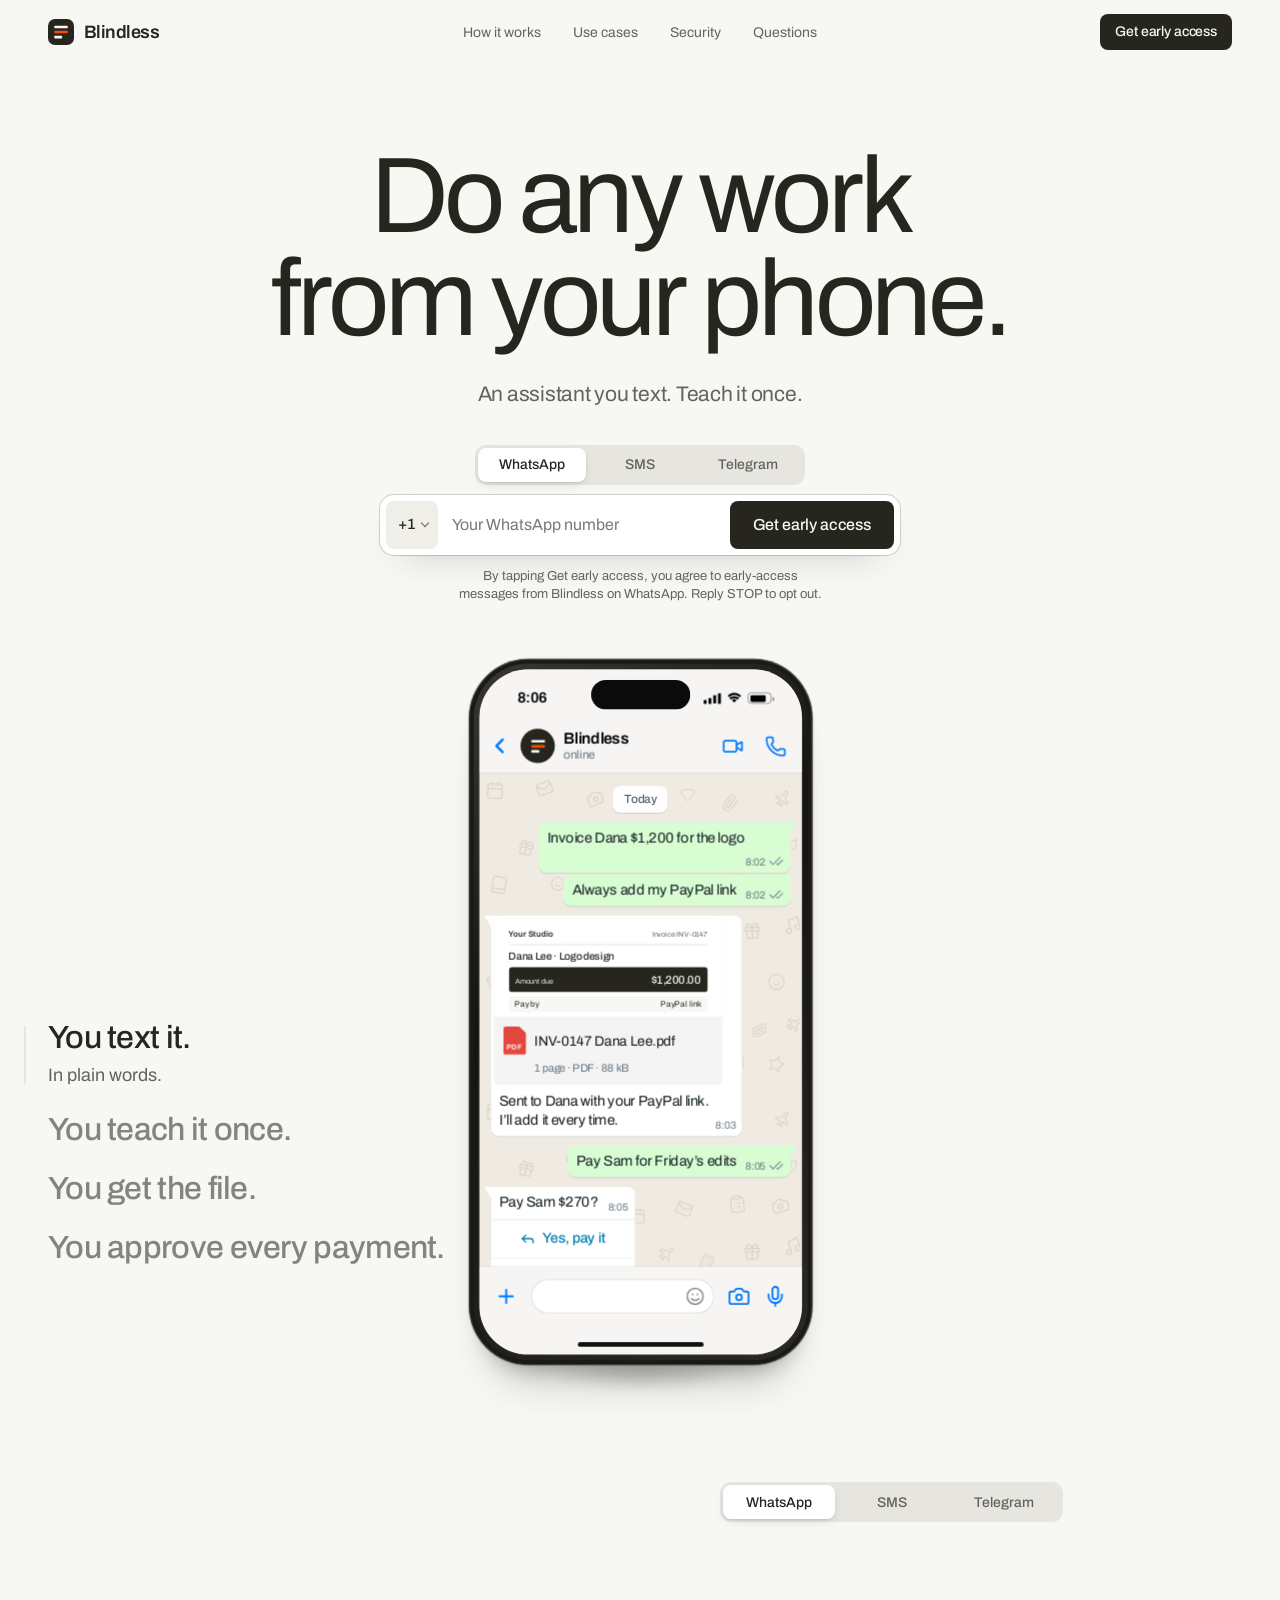
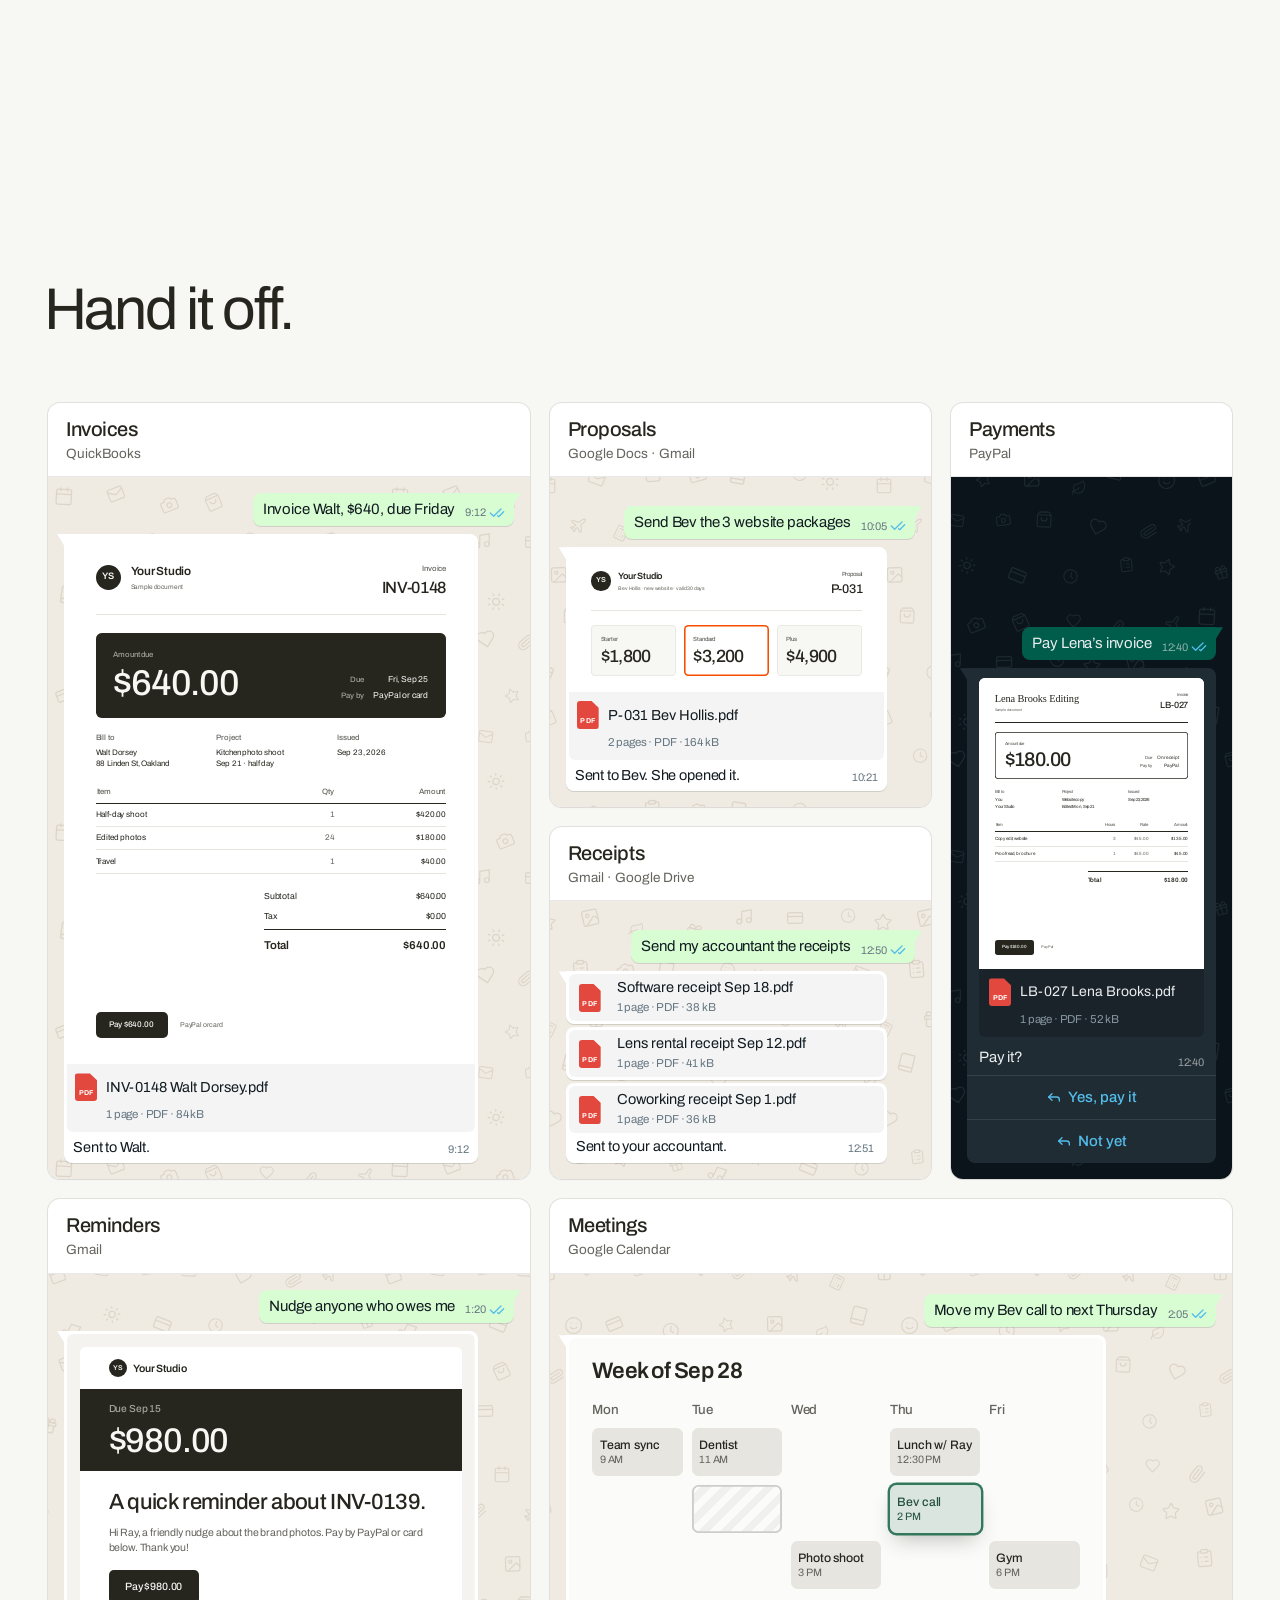
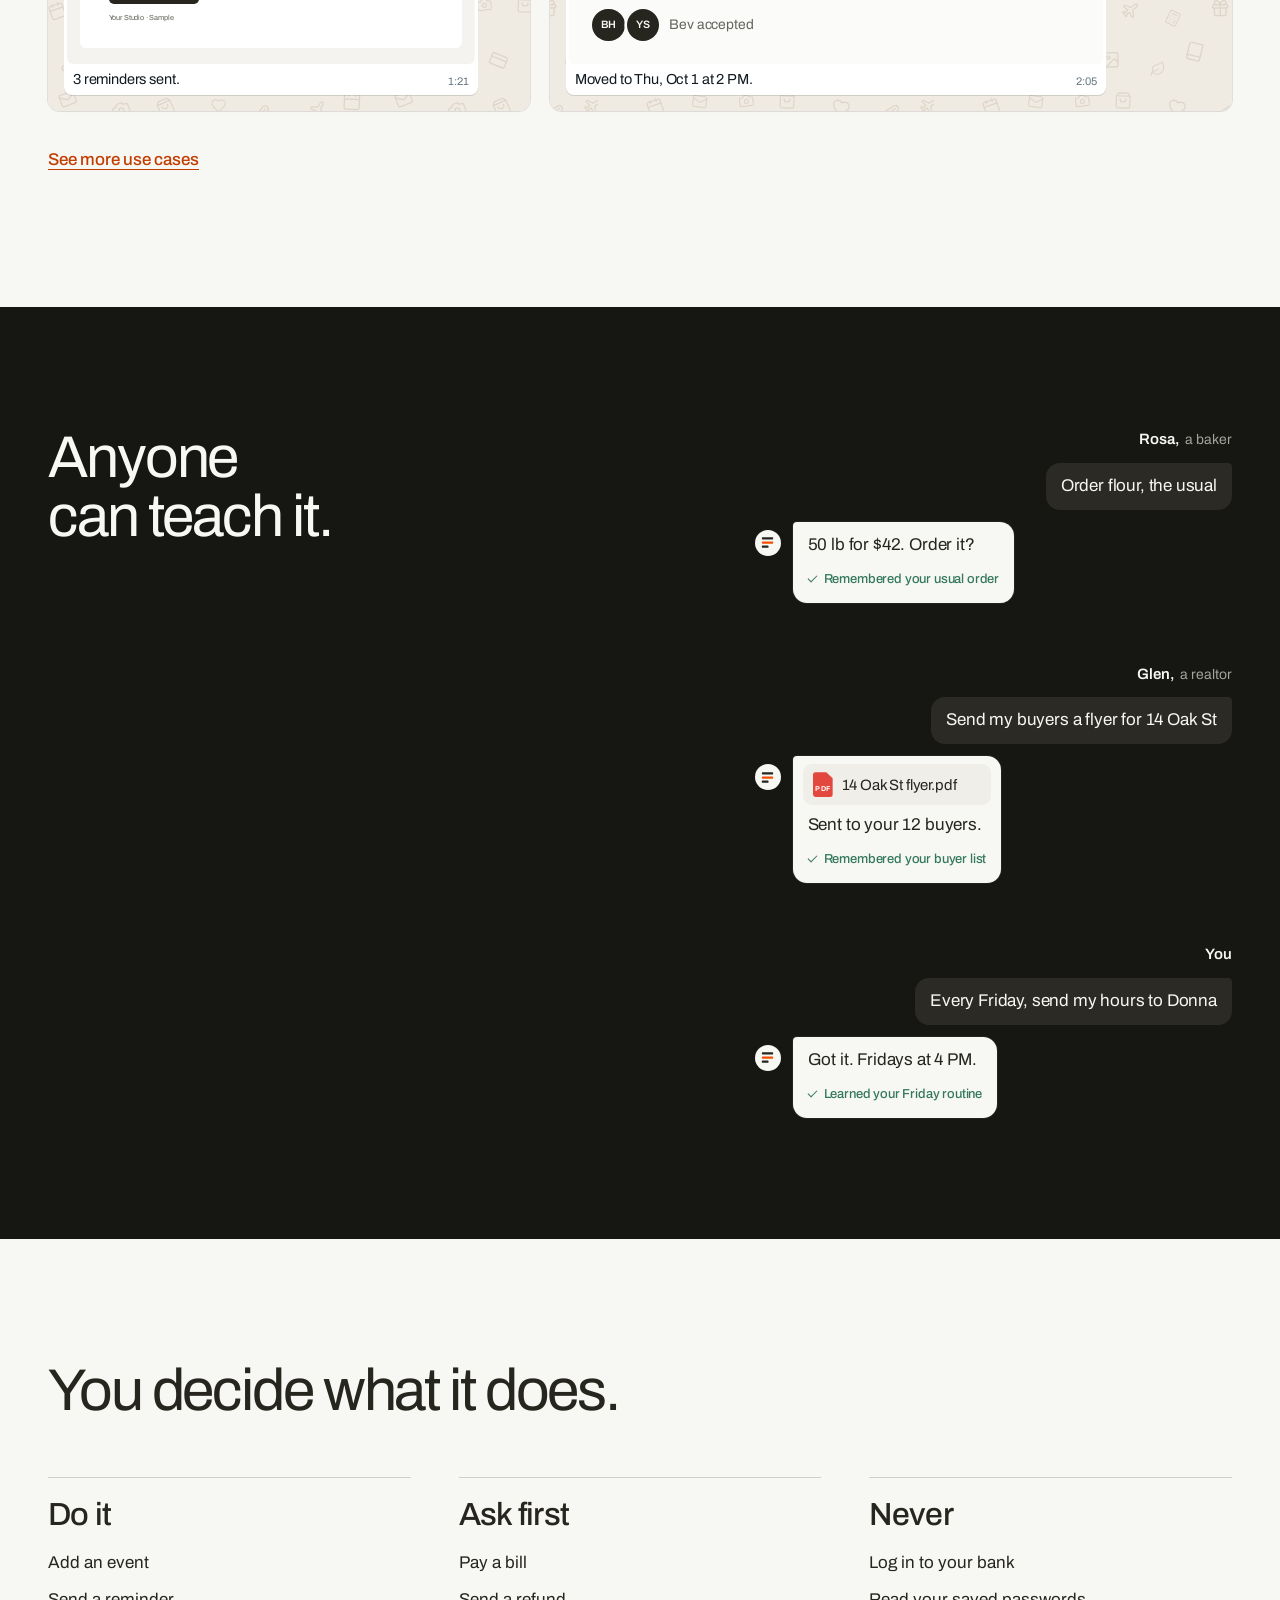
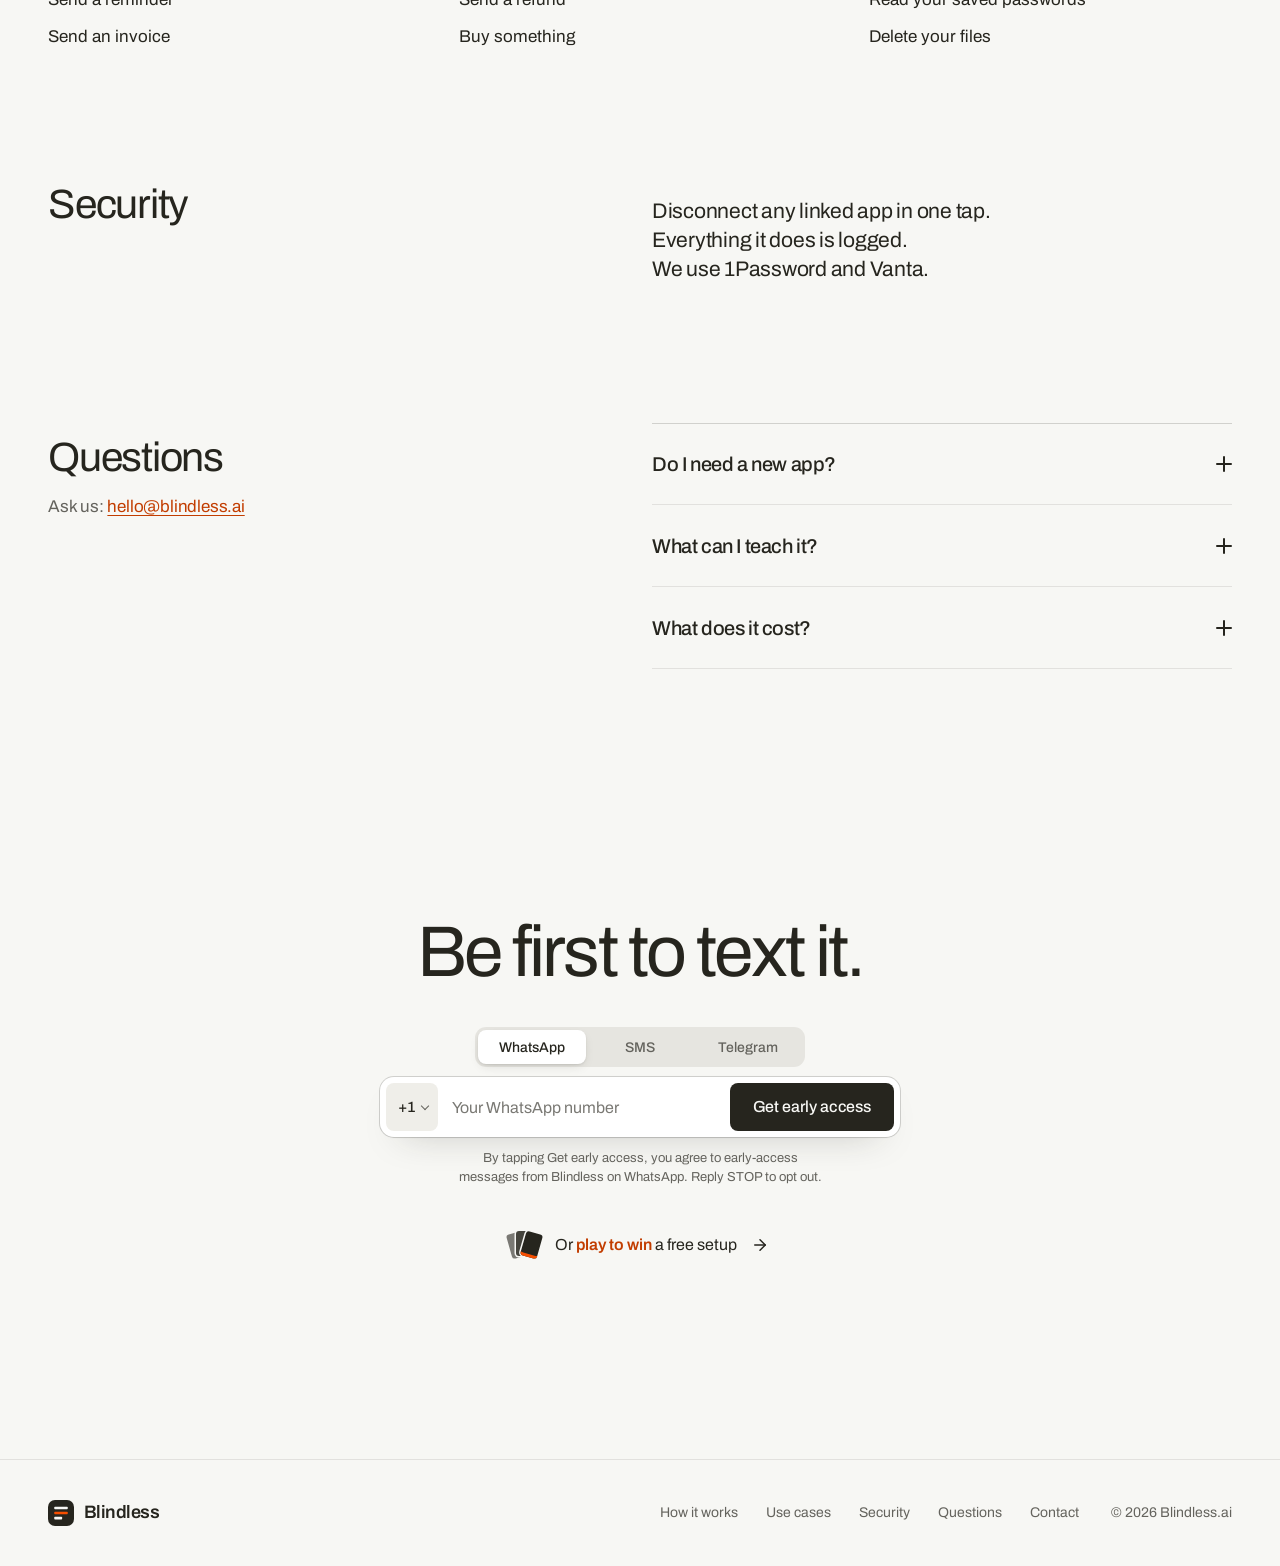
==== index.html @ 62956b14 "Publish the Blindless and FastFix landing pages Blindless is served at the site root (custom domain " ====
<!doctype html>
<html lang="en" class="at-join" data-site="blindless">
<head>
  <meta charset="utf-8">
  <meta name="viewport" content="width=device-width, initial-scale=1, viewport-fit=cover">
  <title>Blindless — Do any work from your phone</title>
  <meta name="description" content="Blindless is an assistant you text on WhatsApp, SMS or Telegram. Teach it a task once. It sends your invoices and reminders, and asks before it pays.">
  <!-- Staging build: keep out of search until launch. -->
  <meta name="robots" content="noindex, nofollow">
  <meta name="theme-color" content="#f7f7f4">
  <meta name="color-scheme" content="light">
  <meta property="og:type" content="website">
  <meta property="og:title" content="Blindless — Do any work from your phone">
  <meta property="og:description" content="An assistant you text. Teach it once.">
  <meta property="og:image" content="assets/og.png">
  <meta property="og:image:width" content="1200">
  <meta property="og:image:height" content="630">
  <meta name="twitter:card" content="summary_large_image">
  <link rel="icon" href="assets/favicon.svg" type="image/svg+xml">
  <link rel="preload" href="assets/fonts/archivo-var.woff2" as="font" type="font/woff2" crossorigin>
  <link rel="preload" href="assets/fonts/plex-mono-400.woff2" as="font" type="font/woff2" crossorigin>
  <link rel="stylesheet" href="assets/styles.css">
  <script src="assets/app.js" defer></script>
</head>
<body>
  <a class="skip" href="#main">Skip to content</a>

  <!-- Per-site settings read by app.js (not executed). -->
  <script type="application/json" id="site-config">
{
 "brand": "Blindless",
 "key": "blindless",
 "code": "BL",
 "cardTag": "Free setup",
 "prizes": [
  {
   "id": "invoices",
   "code": "BILLS",
   "title": "Automate your invoices",
   "cmd": "Invoice Walt for the shoot",
   "won": "automated invoices",
   "line": "Free setup. You skip the waitlist."
  },
  {
   "id": "reminders",
   "code": "NUDGE",
   "title": "Automate your reminders",
   "cmd": "Remind tomorrow’s clients",
   "won": "automated reminders",
   "line": "Free setup. You skip the waitlist."
  },
  {
   "id": "inbox",
   "code": "INBOX",
   "title": "Get a morning inbox brief",
   "cmd": "What needs me today?",
   "won": "a morning inbox brief",
   "line": "Free setup. You skip the waitlist."
  }
 ],
 "order": [
  "inv",
  "quo",
  "pay",
  "stb",
  "eml",
  "sch"
 ],
 "docs": {
  "inv": {
   "name": "INV-0148 Walt Dorsey.pdf",
   "sub": "1 page · Today at 9:12 AM",
   "cap": "Sent to Walt."
  },
  "quo": {
   "name": "P-031 Bev Hollis.pdf",
   "sub": "2 pages · Today at 10:21 AM",
   "cap": "Sent to Bev. She opened it."
  },
  "pay": {
   "name": "LB-027 Lena Brooks.pdf",
   "sub": "1 page · Today at 12:40 PM",
   "cap": "Lena’s invoice, $180."
  },
  "stb": {
   "name": "September receipts.pdf",
   "names": [
    "Software receipt Sep 18.pdf",
    "Lens rental receipt Sep 12.pdf",
    "Coworking receipt Sep 1.pdf"
   ],
   "sub": "1 page · Today at 12:51 PM",
   "cap": "Sent to your accountant."
  },
  "eml": {
   "name": "A quick reminder about INV-0139",
   "sub": "Email · Today at 1:21 PM",
   "cap": "3 reminders sent."
  },
  "sch": {
   "name": "Calendar · week of Sep 28",
   "sub": "Screenshot · Today at 2:05 PM",
   "cap": "Moved to Thu, Oct 1 at 2 PM."
  }
 },
 "placeholders": {
  "whatsapp": "Your WhatsApp number",
  "sms": "Your mobile number",
  "telegram": "Your Telegram number"
 },
 "preview": "static"
}
  </script>

  <svg class="sprite" aria-hidden="true" focusable="false" xmlns="http://www.w3.org/2000/svg">
    <symbol id="i-logo" viewBox="0 0 24 24"><rect x="3" y="3.5" width="18" height="3.6" rx="1" fill="currentColor"/><rect x="3" y="10.2" width="18" height="3.6" rx="1" fill="#f54e00"/><rect x="3" y="16.9" width="10.5" height="3.6" rx="1" fill="currentColor"/></symbol>
    <symbol id="i-check" viewBox="0 0 24 24"><path fill="none" stroke="currentColor" stroke-width="2.25" stroke-linecap="round" stroke-linejoin="round" d="M20 6 9 17l-5-5"/></symbol>
    <symbol id="i-check-check" viewBox="0 0 24 24"><g fill="none" stroke="currentColor" stroke-width="2" stroke-linecap="round" stroke-linejoin="round"><path d="M18 6 7 17l-5-5"/><path d="m22 10-7.5 7.5L13 16"/></g></symbol>
    <symbol id="i-arrow-right" viewBox="0 0 24 24"><g fill="none" stroke="currentColor" stroke-width="2" stroke-linecap="round" stroke-linejoin="round"><path d="M5 12h14"/><path d="m12 5 7 7-7 7"/></g></symbol>
    <symbol id="i-x" viewBox="0 0 24 24"><g fill="none" stroke="currentColor" stroke-width="2" stroke-linecap="round"><path d="M18 6 6 18"/><path d="m6 6 12 12"/></g></symbol>
    <symbol id="i-copy" viewBox="0 0 24 24"><g fill="none" stroke="currentColor" stroke-width="2" stroke-linecap="round" stroke-linejoin="round"><rect width="14" height="14" x="8" y="8" rx="2"/><path d="M4 16c-1.1 0-2-.9-2-2V4c0-1.1.9-2 2-2h10c1.1 0 2 .9 2 2"/></g></symbol>
    <symbol id="i-back" viewBox="0 0 24 24"><path fill="none" stroke="currentColor" stroke-width="2.4" stroke-linecap="round" stroke-linejoin="round" d="m15 18-6-6 6-6"/></symbol>
    <symbol id="i-clip" viewBox="0 0 24 24"><path fill="none" stroke="currentColor" stroke-width="1.9" stroke-linecap="round" stroke-linejoin="round" d="m16 6-8.414 8.586a2 2 0 0 0 2.829 2.829l8.414-8.586a4 4 0 1 0-5.657-5.657l-8.379 8.551a6 6 0 1 0 8.485 8.485l8.379-8.551"/></symbol>
    <symbol id="i-plus" viewBox="0 0 24 24"><g fill="none" stroke="currentColor" stroke-width="2" stroke-linecap="round"><path d="M5 12h14"/><path d="M12 5v14"/></g></symbol>
    <symbol id="i-camera" viewBox="0 0 24 24"><g fill="none" stroke="currentColor" stroke-width="1.9" stroke-linecap="round" stroke-linejoin="round"><path d="M13.997 4a2 2 0 0 1 1.76 1.05l.486.9A2 2 0 0 0 18.003 7H20a2 2 0 0 1 2 2v9a2 2 0 0 1-2 2H4a2 2 0 0 1-2-2V9a2 2 0 0 1 2-2h1.997a2 2 0 0 0 1.759-1.048l.489-.904A2 2 0 0 1 10.004 4z"/><circle cx="12" cy="13" r="3"/></g></symbol>
    <symbol id="i-mic" viewBox="0 0 24 24"><g fill="none" stroke="currentColor" stroke-width="1.9" stroke-linecap="round" stroke-linejoin="round"><path d="M12 19v3"/><path d="M19 10v2a7 7 0 0 1-14 0v-2"/><rect x="9" y="2" width="6" height="13" rx="3"/></g></symbol>
    <symbol id="i-video" viewBox="0 0 24 24"><g fill="none" stroke="currentColor" stroke-width="1.9" stroke-linecap="round" stroke-linejoin="round"><path d="m16 13 5.223 3.482a.5.5 0 0 0 .777-.416V7.87a.5.5 0 0 0-.752-.432L16 10.5"/><rect x="2" y="6" width="14" height="12" rx="2"/></g></symbol>
    <symbol id="i-phone" viewBox="0 0 24 24"><path fill="none" stroke="currentColor" stroke-width="1.9" stroke-linecap="round" stroke-linejoin="round" d="M13.832 16.568a1 1 0 0 0 1.213-.303l.355-.465A2 2 0 0 1 17 15h3a2 2 0 0 1 2 2v3a2 2 0 0 1-2 2A18 18 0 0 1 2 4a2 2 0 0 1 2-2h3a2 2 0 0 1 2 2v3a2 2 0 0 1-.8 1.6l-.468.351a1 1 0 0 0-.292 1.233 14 14 0 0 0 6.392 6.384"/></symbol>
    <symbol id="i-smile" viewBox="0 0 24 24"><g fill="none" stroke="currentColor" stroke-width="1.9" stroke-linecap="round" stroke-linejoin="round"><path d="M15 10V9"/><path d="M16.472 15a6 6 0 01-8.943 0"/><path d="M9 10V9"/><circle cx="12" cy="12" r="10"/></g></symbol>
    <symbol id="i-reply" viewBox="0 0 24 24"><g fill="none" stroke="currentColor" stroke-width="2" stroke-linecap="round" stroke-linejoin="round"><path d="M20 18v-2a4 4 0 0 0-4-4H4"/><path d="m9 17-5-5 5-5"/></g></symbol>
    <symbol id="i-sliders" viewBox="0 0 24 24"><g fill="none" stroke="currentColor" stroke-width="1.6" stroke-linecap="round" stroke-linejoin="round"><path d="M10 5H3"/><path d="M12 19H3"/><path d="M14 3v4"/><path d="M16 17v4"/><path d="M21 12h-9"/><path d="M21 19h-5"/><path d="M21 5h-7"/><path d="M8 10v4"/><path d="M8 12H3"/></g></symbol>
    <symbol id="i-circle-check" viewBox="0 0 24 24"><g fill="none" stroke="currentColor" stroke-width="1.6" stroke-linecap="round" stroke-linejoin="round"><circle cx="12" cy="12" r="10"/><path d="m16 9-5.5 5.5L8 12"/></g></symbol>
    <symbol id="i-scroll" viewBox="0 0 24 24"><g fill="none" stroke="currentColor" stroke-width="1.6" stroke-linecap="round" stroke-linejoin="round"><path d="M15 12h-5"/><path d="M15 8h-5"/><path d="M19 17V5a2 2 0 0 0-2-2H4"/><path d="M8 21h12a2 2 0 0 0 2-2v-1a1 1 0 0 0-1-1H11a1 1 0 0 0-1 1v1a2 2 0 1 1-4 0V5a2 2 0 1 0-4 0v2a1 1 0 0 0 1 1h3"/></g></symbol>
    <symbol id="i-wifi" viewBox="0 0 17 12"><path fill="currentColor" d="M8.5 2.6c2.2 0 4.2.84 5.72 2.23a.5.5 0 0 0 .69-.01l1.05-1.06a.5.5 0 0 0-.01-.72A11.1 11.1 0 0 0 8.5 0C5.93 0 3.53.98 1.55 2.99a.5.5 0 0 0 0 .72l1.05 1.06c.19.19.5.2.7.01A8.2 8.2 0 0 1 8.5 2.6Zm0 3.52c1.28 0 2.46.48 3.37 1.28a.5.5 0 0 0 .69-.02l1.05-1.06a.5.5 0 0 0-.02-.73A6.7 6.7 0 0 0 8.5 3.84a6.7 6.7 0 0 0-5.09 1.75.5.5 0 0 0-.02.73l1.05 1.06c.19.19.49.2.69.02a5 5 0 0 1 3.37-1.28Zm2.33 2.58a.5.5 0 0 0-.03-.74 3.5 3.5 0 0 0-4.6 0 .5.5 0 0 0-.03.74l1.97 1.99a.5.5 0 0 0 .71 0l1.98-1.99Z"/></symbol>
    <symbol id="i-power" viewBox="0 0 24 24"><g fill="none" stroke="currentColor" stroke-width="1.6" stroke-linecap="round" stroke-linejoin="round"><path d="M12 2v10"/><path d="M18.4 6.6a9 9 0 1 1-12.77.04"/></g></symbol>
    <symbol id="i-next" viewBox="0 0 24 24"><path fill="none" stroke="currentColor" stroke-width="2.4" stroke-linecap="round" stroke-linejoin="round" d="m9 18 6-6-6-6"/></symbol>
    <symbol id="i-file" viewBox="0 0 24 24"><g fill="none" stroke="currentColor" stroke-width="1.8" stroke-linecap="round" stroke-linejoin="round"><path d="M6 22a2 2 0 0 1-2-2V4a2 2 0 0 1 2-2h8a2.4 2.4 0 0 1 1.704.706l3.588 3.588A2.4 2.4 0 0 1 20 8v12a2 2 0 0 1-2 2z"/><path d="M14 2v5a1 1 0 0 0 1 1h5"/></g></symbol>
    <symbol id="i-expand" viewBox="0 0 24 24"><g fill="none" stroke="currentColor" stroke-width="2" stroke-linecap="round" stroke-linejoin="round"><path d="M15 3h6v6"/><path d="m21 3-7 7"/><path d="m3 21 7-7"/><path d="M9 21H3v-6"/></g></symbol>
    <symbol id="i-key" viewBox="0 0 24 24"><g fill="none" stroke="currentColor" stroke-width="1.8" stroke-linecap="round" stroke-linejoin="round"><path d="M2.586 17.414A2 2 0 0 0 2 18.828V21a1 1 0 0 0 1 1h3a1 1 0 0 0 1-1v-1a1 1 0 0 1 1-1h1a1 1 0 0 0 1-1v-1a1 1 0 0 1 1-1h.172a2 2 0 0 0 1.414-.586l.814-.814a6.5 6.5 0 1 0-4-4z"/><circle cx="16.5" cy="7.5" r=".6" fill="currentColor"/></g></symbol>
    <symbol id="i-shield" viewBox="0 0 24 24"><g fill="none" stroke="currentColor" stroke-width="1.8" stroke-linecap="round" stroke-linejoin="round"><path d="M20 13c0 5-3.5 7.5-7.66 8.95a1 1 0 0 1-.67-.01C7.5 20.5 4 18 4 13V6a1 1 0 0 1 1-1c2 0 4.5-1.2 6.24-2.72a1.17 1.17 0 0 1 1.52 0C14.51 3.81 17 5 19 5a1 1 0 0 1 1 1z"/><path d="m9 12 2 2 4-4"/></g></symbol>
    <symbol id="i-cards" viewBox="0 0 24 24"><g fill="none" stroke="currentColor" stroke-width="1.8" stroke-linejoin="round"><rect x="2.8" y="6.2" width="10" height="14.5" rx="1.8" transform="rotate(-12 7.8 13.45)"/><rect x="10.5" y="3.5" width="10" height="14.5" rx="1.8" transform="rotate(10 15.5 10.75)" fill="currentColor"/></g></symbol>
  </svg>

  <header class="nav" id="top">
    <div class="wrap nav__in">
      <a class="brand" href="#top" aria-label="Blindless home">
        <svg class="brand__mark brand__mark--tile" aria-hidden="true"><use href="#i-logo"/></svg>
        <span class="brand__name">Blindless</span>
      </a>
      <nav class="nav__links" aria-label="Primary">
        <a href="#how">How it works</a>
        <a href="use-cases.html">Use cases</a>
        <a href="#security">Security</a>
        <a href="#faq">Questions</a>
      </nav>
      <a class="btn btn--ink btn--sm" href="#join">Get early access</a>
    </div>
  </header>

  <main id="main">
    <!-- Hero -->
    <section class="hero" aria-labelledby="hero-title">
      <div class="wrap hero__in">
        <h1 id="hero-title" class="display hero__title">
          <span class="line"><span>Do any work</span></span>
          <span class="line"><span>from your&nbsp;phone.</span></span>
        </h1>
        <p class="lead hero__lead">An assistant you text. Teach it&nbsp;once.</p>
        <form class="join join--center" data-join data-source="hero" novalidate>
          <fieldset class="chan">
            <legend class="sr-only">Reach me on</legend>
            <label><input type="radio" name="channel" value="whatsapp" checked><span>WhatsApp</span></label>
            <label><input type="radio" name="channel" value="sms"><span>SMS</span></label>
            <label><input type="radio" name="channel" value="telegram"><span>Telegram</span></label>
          </fieldset>
          <div class="join__box">
            <label class="join__cc"><span class="sr-only">Country code</span>
              <select name="cc"><option value="1" selected>+1 US / Canada</option><option value="52">+52 Mexico</option><option value="57">+57 Colombia</option><option value="34">+34 Spain</option><option value="44">+44 UK</option></select>
              <span class="join__ccv" aria-hidden="true" data-cc-label>+1</span></label>
            <label class="sr-only" for="hero-phone">Mobile number</label>
            <input id="hero-phone" class="field" name="phone" type="tel" inputmode="tel" autocomplete="tel-national" placeholder="Your WhatsApp number" aria-describedby="hero-hint hero-msg" required>
            <input class="hp" name="company_website" type="text" tabindex="-1" autocomplete="off" aria-hidden="true">
            <button class="btn btn--ink" type="submit">Get early access</button>
          </div>
          <p class="join__msg" id="hero-msg" role="status" aria-live="polite"></p>
          <p class="join__hint" id="hero-hint" data-hint>By tapping Get early access, you agree to early-access messages from Blindless on WhatsApp. Reply STOP to opt&nbsp;out.</p>
        </form>
      </div>
    </section>

    <!-- How it works: pinned, scroll-driven -->
    <section id="how" class="story" aria-labelledby="story-title" data-story>
      <div class="story__sticky">
        <div class="wrap story__grid">
          <div class="story__copy">
            <h2 id="story-title" class="sr-only">How it works</h2>
            <ol class="steps" data-steps>
              <li class="step is-active" data-range="0,0.16"><h3>You text&nbsp;it.</h3><p>In plain&nbsp;words.</p><i class="step__bar" aria-hidden="true"></i></li>
              <li class="step" data-range="0.16,0.36"><h3>You teach it&nbsp;once.</h3><p>It&nbsp;remembers.</p><i class="step__bar" aria-hidden="true"></i></li>
              <li class="step" data-range="0.36,0.58"><h3>You get the&nbsp;file.</h3><p>Right in the&nbsp;chat.</p><i class="step__bar" aria-hidden="true"></i></li>
              <li class="step" data-range="0.58,1"><h3>You approve every&nbsp;payment.</h3><p>Say yes, or not&nbsp;yet.</p><i class="step__bar" aria-hidden="true"></i></li>
            </ol>
            <div class="story__controls">
              <div class="seg" role="radiogroup" aria-label="Show the chat in">
                <button type="button" role="radio" aria-checked="true" data-channel="WhatsApp">WhatsApp</button>
                <button type="button" role="radio" aria-checked="false" data-channel="SMS">SMS</button>
                <button type="button" role="radio" aria-checked="false" data-channel="Telegram">Telegram</button>
              </div>
            </div>
          </div>

          <div class="story__stage">
            <div class="device" data-device>
              <div class="phone" data-phone data-channel="WhatsApp" aria-hidden="true">
                <div class="phone__screen">
                  <div class="status"><span data-status-time>8:02</span><span class="status__icons"><i class="bars"></i><svg class="wifi"><use href="#i-wifi"/></svg><i class="batt"></i></span></div>
                  <div class="app-head">
                    <svg class="app-head__back"><use href="#i-back"/></svg>
                    <span class="app-head__backlabel">Chats</span>
                    <span class="avatar"><svg><use href="#i-logo"/></svg></span>
                    <span class="app-head__who"><b>Blindless</b><small data-channel-label>online</small></span>
                    <span class="app-head__icons"><svg><use href="#i-video"/></svg><svg><use href="#i-phone"/></svg></span>
                  </div>
                  <div class="thread" data-thread>
                    <div class="thread__list" data-thread-list>
                      <p class="day-chip" data-time="8:02 AM">Today</p>
                      <div class="msg msg--out" data-at="0"><span class="msg__text">Invoice Dana $1,200 for the&nbsp;logo</span><span class="msg__meta">8:02<svg class="tick2"><use href="#i-check-check"/></svg><svg class="tick1"><use href="#i-check"/></svg></span></div>
                      <div class="msg msg--out" data-at="0.18"><span class="msg__text">Always add my PayPal link</span><span class="msg__meta">8:02<svg class="tick2"><use href="#i-check-check"/></svg><svg class="tick1"><use href="#i-check"/></svg></span></div>
                      <div class="typing" data-from="0.24" data-to="0.36"><span class="typing__bubble"><i></i><i></i><i></i></span></div>
                      <div class="msg msg--in" data-at="0.36">
                        <span class="wa-doc">
                          <span class="wa-doc__page" aria-hidden="true"><span class="mini__top"><b>Your Studio</b><span>Invoice INV-0147</span></span><span class="mini__title">Dana Lee · Logo design</span><span class="mini__due"><span>Amount due</span><b>$1,200.00</b></span><span class="mini__row"><span>Pay by</span><span>PayPal link</span></span><span class="mini__row"><span>Due</span><span>Oct 7</span></span></span>
                          <span class="wa-doc__row"><span class="wa-doc__icon">PDF</span><span class="wa-doc__name">INV-0147 Dana Lee.pdf</span></span>
                          <span class="wa-doc__meta">1 page · PDF · 88 kB</span>
                        </span>
                        <span class="msg__text">Sent to Dana with your PayPal link. I’ll&nbsp;add it every&nbsp;time.</span><span class="msg__meta">8:03</span>
                      </div>
                      <div class="msg msg--out" data-at="0.60"><span class="msg__text">Pay Sam for Friday’s edits</span><span class="msg__meta">8:05<svg class="tick2"><use href="#i-check-check"/></svg><svg class="tick1"><use href="#i-check"/></svg></span></div>
                      <div class="typing" data-from="0.64" data-to="0.70"><span class="typing__bubble"><i></i><i></i><i></i></span></div>
                      <div class="msg msg--in msg--ask" data-at="0.70">
                        <span class="msg__body"><span class="msg__text">Pay Sam $270?</span><span class="msg__meta">8:05</span></span>
                        <span class="wa-actions"><span class="wa-action" data-press="0.78"><svg><use href="#i-reply"/></svg>Yes, pay it</span><span class="wa-action"><svg><use href="#i-reply"/></svg>Not yet</span></span>
                      </div>
                      <div class="msg msg--out" data-at="0.81"><span class="msg__text">Yes, pay it</span><span class="msg__meta">8:06<svg class="tick2"><use href="#i-check-check"/></svg><svg class="tick1"><use href="#i-check"/></svg></span></div>
                      <div class="typing" data-from="0.84" data-to="0.90"><span class="typing__bubble"><i></i><i></i><i></i></span></div>
                      <div class="msg msg--in" data-at="0.90">
                        <span class="wa-doc">
                          <span class="wa-doc__row"><span class="wa-doc__icon">PDF</span><span class="wa-doc__name">Receipt Sam Ortiz.pdf</span></span>
                          <span class="wa-doc__meta">1 page · PDF · 41 kB</span>
                        </span>
                        <span class="msg__text">Paid. Receipt saved to Drive.</span><span class="msg__meta">8:06</span>
                      </div>
                    </div>
                  </div>
                  <div class="composer">
                    <svg class="composer__clip"><use href="#i-clip"/></svg>
                    <svg class="composer__plus"><use href="#i-plus"/></svg>
                    <span class="composer__field"><span data-channel-input></span><svg class="composer__smile"><use href="#i-smile"/></svg><svg class="composer__inmic"><use href="#i-mic"/></svg></span>
                    <svg class="composer__cam"><use href="#i-camera"/></svg>
                    <svg class="composer__mic"><use href="#i-mic"/></svg>
                  </div>
                </div>
              </div>
            </div>
          </div>
        </div>
      </div>
      <p class="sr-only">Example: you text Blindless to invoice Dana $1,200 and tell it to always add your PayPal link. It sends the PDF invoice and remembers the rule for next time. Then you ask it to pay Sam; it shows $270, waits for your yes, pays by PayPal and saves the receipt to Drive.</p>
    </section>

    <!-- Use cases: every task comes back as a finished file -->
    <section id="jobs" class="section jobs" aria-labelledby="jobs-title">
      <div class="wrap">
        <div class="head jobs__head" data-reveal>
          <h2 id="jobs-title" class="h2">Hand it&nbsp;off.</h2>
        </div>

        <nav class="jobs__index" aria-label="Tasks" data-jobs-index>
          <a href="#job-inv" aria-current="true">Invoices</a><a href="#job-quo">Proposals</a><a href="#job-pay">Payments</a><a href="#job-stb">Receipts</a><a href="#job-eml">Reminders</a><a href="#job-sch">Meetings</a>
        </nav>

        <ol class="jobs__grid" data-jobs>
          <!-- 1. Invoice: hero, portrait page -->
          <li class="job job--inv" id="job-inv" data-reveal>
            <header class="job__head"><div><h3>Invoices</h3><p class="job__tool">QuickBooks</p></div></header>
            <div class="job__chat wall">
              <p class="tb tb--out">Invoice Walt, $640, due&nbsp;Friday<span class="tb__meta">9:12<svg><use href="#i-check-check"/></svg></span></p>
              <div class="tb tb--in wdoc">
                <div class="wdoc__page" aria-hidden="true" inert>
                  <div class="paper" data-paper="inv">
                    <div class="pg pg--inv">
                      <div class="pg__top">
                        <div class="pg__brand"><i class="pg__logo pg__logo--round" data-mono="YS"></i><div><b>Your Studio</b><span>Sample document</span></div></div>
                        <div class="pg__id"><span>Invoice</span><b>INV-0148</b></div>
                      </div>
                      <div class="pg__due">
                        <div><span>Amount due</span><b>$640.00</b></div>
                        <div><span>Due</span><em>Fri, Sep 25</em><span>Pay by</span><em>PayPal or card</em></div>
                      </div>
                      <div class="pg__meta">
                        <div><span>Bill to</span>Walt Dorsey<br>88 Linden St, Oakland</div>
                        <div><span>Project</span>Kitchen photo shoot<br>Sep 21 · half day</div>
                        <div><span>Issued</span>Sep 23, 2026</div>
                      </div>
                      <table class="pg__lines">
                        <thead><tr><th>Item</th><th>Qty</th><th>Amount</th></tr></thead>
                        <tbody>
                          <tr><td>Half-day shoot</td><td>1</td><td>$420.00</td></tr>
                          <tr><td>Edited photos</td><td>24</td><td>$180.00</td></tr>
                          <tr><td>Travel</td><td>1</td><td>$40.00</td></tr>
                        </tbody>
                      </table>
                      <div class="pg__close">
                        <div class="pg__sum">
                          <p><span>Subtotal</span><span>$640.00</span></p>
                          <p><span>Tax</span><span>$0.00</span></p>
                          <p class="is-total"><span>Total</span><span>$640.00</span></p>
                        </div>
                      </div>
                      <div class="pg__foot"><span class="pg__pay">Pay $640.00</span><span>PayPal or card</span></div>
                    </div>
                  </div>
                </div>
                <button class="wdoc__row" type="button" data-doc="inv" aria-haspopup="dialog">
                  <span class="wdoc__icon" aria-hidden="true">PDF</span>
                  <span class="wdoc__name"><span class="sr-only">Open </span>INV-0148 Walt Dorsey.pdf</span>
                </button>
                <span class="wdoc__meta">1 page · PDF · 84 kB</span>
                <p class="wdoc__cap">Sent to Walt.<span class="tb__meta">9:12</span></p>
              </div>
            </div>
          </li>

          <!-- 2. Proposal: three packages -->
          <li class="job job--quo" id="job-quo" data-reveal>
            <header class="job__head"><div><h3>Proposals</h3><p class="job__tool">Google Docs · Gmail</p></div></header>
            <div class="job__chat wall">
              <p class="tb tb--out">Send Bev the 3 website&nbsp;packages<span class="tb__meta">10:05<svg><use href="#i-check-check"/></svg></span></p>
              <div class="tb tb--in wdoc">
                <div class="wdoc__page" aria-hidden="true" inert>
                  <div class="paper" data-paper="quo">
                    <div class="pg pg--quo">
                      <div class="pg__top">
                        <div class="pg__brand"><i class="pg__logo pg__logo--round" data-mono="YS"></i><div><b>Your Studio</b><span>Bev Hollis · new website · valid 30 days</span></div></div>
                        <div class="pg__id"><span>Proposal</span><b>P-031</b></div>
                      </div>
                      <ul class="pg__tiers">
                        <li><span>Starter</span><b>$1,800</b><small>5 pages, template design</small></li>
                        <li class="is-pick"><span>Standard</span><b>$3,200</b><small>8 pages, custom design</small><em>Recommended</em></li>
                        <li><span>Plus</span><b>$4,900</b><small>Shop, blog and SEO setup</small></li>
                      </ul>
                      <table class="pg__lines">
                        <thead><tr><th>Standard includes</th><th>Qty</th><th>Amount</th></tr></thead>
                        <tbody>
                          <tr><td>Discovery call &amp; sitemap</td><td>1</td><td>$400.00</td></tr>
                          <tr><td>Custom page design</td><td>8</td><td>$1,600.00</td></tr>
                          <tr><td>Build &amp; launch</td><td>1</td><td>$800.00</td></tr>
                          <tr><td>Copy edit &amp; SEO basics</td><td>1</td><td>$400.00</td></tr>
                        </tbody>
                      </table>
                      <div class="pg__foot"><span class="pg__pay">Pick a package</span><span>50% to start</span></div>
                    </div>
                  </div>
                </div>
                <button class="wdoc__row" type="button" data-doc="quo" aria-haspopup="dialog">
                  <span class="wdoc__icon" aria-hidden="true">PDF</span>
                  <span class="wdoc__name"><span class="sr-only">Open </span>P-031 Bev Hollis.pdf</span>
                </button>
                <span class="wdoc__meta">2 pages · PDF · 164 kB</span>
                <p class="wdoc__cap">Sent to Bev. She opened&nbsp;it.<span class="tb__meta">10:21</span></p>
              </div>
            </div>
          </li>

          <!-- 3. Payment: dark, approval -->
          <li class="job job--pay" id="job-pay" data-reveal>
            <header class="job__head"><div><h3>Payments</h3><p class="job__tool">PayPal</p></div></header>
            <div class="job__chat wall wall--dark">
              <p class="tb tb--out">Pay Lena’s&nbsp;invoice<span class="tb__meta">12:40<svg><use href="#i-check-check"/></svg></span></p>
              <div class="tb tb--in wask" data-ask>
                <p class="wask__num">$180.00</p>
                <div class="wdoc__page wask__page" aria-hidden="true" inert><div class="paper" data-paper="pay"><div class="pg pg--reg pg--vendor">
          <div class="pg__top"><div class="pg__brand"><i class="pg__logo pg__logo--round" data-mono="LB"></i><div><b>Lena Brooks Editing</b><span>Sample document</span></div></div><div class="pg__id"><span>Invoice</span><b>LB-027</b></div></div>
          <div class="pg__due"><div><span>Amount due</span><b>$180.00</b></div><div><span>Due</span><em>On receipt</em><span>Pay by</span><em>PayPal</em></div></div>
          <div class="pg__meta"><div><span>Bill to</span>You<br>Your Studio</div><div><span>Project</span>Website copy<br>Edited Mon, Sep 21</div><div><span>Issued</span>Sep 23, 2026</div></div>
          <table class="pg__lines">
            <thead><tr><th>Item</th><th>Hours</th><th>Rate</th><th>Amount</th></tr></thead>
            <tbody><tr><td>Copy edit, website</td><td>3</td><td>$45.00</td><td>$135.00</td></tr><tr><td>Proofread, brochure</td><td>1</td><td>$45.00</td><td>$45.00</td></tr></tbody>
          </table>
          <div class="pg__close">
            <div class="pg__sum"><p class="is-total"><span>Total</span><span>$180.00</span></p></div>
          </div>
          <div class="pg__foot"><span class="pg__pay">Pay $180.00</span><span>PayPal</span></div>
        </div></div></div>
                <button class="wask__file" type="button" data-doc="pay" aria-haspopup="dialog"><span class="wdoc__icon" aria-hidden="true">PDF</span><span><span class="sr-only">Open </span>LB-027 Lena Brooks.pdf</span></button>
                <span class="wdoc__meta">1 page · PDF · 52 kB</span>
                <p class="wask__wait">Pay it?<span class="tb__meta">12:40</span></p>
                <div class="wask__acts">
                  <button type="button" class="wask__act wask__act--yes" data-approve><svg class="ico" aria-hidden="true"><use href="#i-reply"/></svg>Yes, pay it</button>
                  <button type="button" class="wask__act" data-hold><svg class="ico" aria-hidden="true"><use href="#i-reply"/></svg>Not yet</button>
                </div>
              </div>
              <p class="tb tb--out wask__reply" data-reply="yes" hidden>Yes, pay it<span class="tb__meta">12:41<svg><use href="#i-check-check"/></svg></span></p>
              <p class="tb tb--in wask__done" data-done="yes" hidden><svg class="ico" aria-hidden="true"><use href="#i-check"/></svg>Paid. Receipt saved to&nbsp;Drive.<span class="tb__meta">12:41</span></p>
              <p class="tb tb--out wask__reply" data-reply="hold" hidden>Not yet<span class="tb__meta">12:41<svg><use href="#i-check-check"/></svg></span></p>
              <p class="tb tb--in wask__done" data-done="hold" hidden>Holding it. Nothing gets paid until you say&nbsp;so.<span class="tb__meta">12:41</span></p>
            </div>
          </li>

          <!-- 4. Receipts: three files -->
          <li class="job job--stb" id="job-stb" data-reveal>
            <header class="job__head"><div><h3>Receipts</h3><p class="job__tool">Gmail · Google Drive</p></div></header>
            <div class="job__chat wall">
              <p class="tb tb--out">Send my accountant the&nbsp;receipts<span class="tb__meta">12:50<svg><use href="#i-check-check"/></svg></span></p>
              <div class="wfiles">
                <div class="tb tb--in wfile">
                  <span class="wdoc__icon" aria-hidden="true">PDF</span>
                  <button class="wfile__row" type="button" data-doc="stb" data-page="0" aria-haspopup="dialog"><span class="sr-only">Open </span>Software receipt Sep 18.pdf</button>
                  <span class="wfile__meta">1 page · PDF · 38 kB</span>
                </div>
                <div class="tb tb--in wfile">
                  <span class="wdoc__icon" aria-hidden="true">PDF</span>
                  <button class="wfile__row" type="button" data-doc="stb" data-page="1" aria-haspopup="dialog"><span class="sr-only">Open </span>Lens rental receipt Sep 12.pdf</button>
                  <span class="wfile__meta">1 page · PDF · 41 kB</span>
                </div>
                <div class="tb tb--in wfile">
                  <span class="wdoc__icon" aria-hidden="true">PDF</span>
                  <button class="wfile__row" type="button" data-doc="stb" data-page="2" aria-haspopup="dialog"><span class="sr-only">Open </span>Coworking receipt Sep 1.pdf</button>
                  <span class="wfile__meta">1 page · PDF · 36 kB</span>
                  <p class="wdoc__cap">Sent to your accountant.<span class="tb__meta">12:51</span></p>
                </div>
              </div>
            </div>
          </li>

          <!-- 5. Payment reminders: email preview -->
          <li class="job job--eml" id="job-eml" data-reveal>
            <header class="job__head"><div><h3>Reminders</h3><p class="job__tool">Gmail</p></div></header>
            <div class="job__chat wall">
              <p class="tb tb--out">Nudge anyone who owes&nbsp;me<span class="tb__meta">1:20<svg><use href="#i-check-check"/></svg></span></p>
              <div class="tb tb--in wlink">
                <div class="wlink__img" aria-hidden="true" inert>
                  <div class="paper paper--mail" data-paper="eml">
                    <div class="pg pg--mail">
                      <div class="mail__bar"><i class="pg__logo pg__logo--round" data-mono="YS"></i><b>Your Studio</b></div>
                      <div class="mail__hero mail__hero--due"><span>Due Sep 15</span><b>$980.00</b></div>
                      <div class="mail__body">
                        <p class="mail__h">A quick reminder about INV-0139.</p>
                        <p>Hi Ray, a friendly nudge about the brand photos. Pay by PayPal or card below. Thank you!</p>
                        <span class="mail__cta">Pay $980.00</span>
                        <p class="mail__small">Your Studio · Sample</p>
                      </div>
                    </div>
                  </div>
                </div>
                <button class="wlink__open" type="button" data-doc="eml" aria-haspopup="dialog"><span class="sr-only">Open the </span>Email preview</button>
                <p class="wdoc__cap">3 reminders&nbsp;sent.<span class="tb__meta">1:21</span></p>
              </div>
            </div>
          </li>

          <!-- 6. Calendar: screenshot -->
          <li class="job job--sch" id="job-sch" data-reveal>
            <header class="job__head"><div><h3>Meetings</h3><p class="job__tool">Google Calendar</p></div></header>
            <div class="job__chat wall">
              <p class="tb tb--out">Move my Bev call to next&nbsp;Thursday<span class="tb__meta">2:05<svg><use href="#i-check-check"/></svg></span></p>
              <div class="tb tb--in wimg">
                <div class="wimg__pic" aria-hidden="true" inert>
                  <div class="paper paper--board" data-paper="sch">
                    <div class="board">
                      <div class="board__head"><b>Week of Sep 28</b></div>
                      <div class="board__grid">
                        <span class="board__day">Mon</span><span class="board__day">Tue</span><span class="board__day">Wed</span><span class="board__day">Thu</span><span class="board__day">Fri</span>
                        <span class="board__job board__job--a board__c1">Team sync<small>9 AM</small></span>
                        <span class="board__job board__job--a board__c2">Dentist<small>11 AM</small></span>
                        <span class="board__job board__job--a board__c4">Lunch w/&nbsp;Ray<small>12:30 PM</small></span>
                        <span class="board__ghost board__ghost--one board__c2 board__r2" aria-hidden="true"></span>
                        <span class="board__job board__job--b board__r2 board__move board__move--one" data-move>Bev call<small>2 PM</small></span>
                        <span class="board__job board__job--a board__c3 board__r3">Photo shoot<small>3 PM</small></span>
                        <span class="board__job board__job--a board__c5 board__r3">Gym<small>6 PM</small></span>
                      </div>
                      <div class="board__crew"><i>BH</i><i>YS</i><span>Bev accepted</span></div>
                    </div>
                  </div>
                </div>
                <button class="wimg__open" type="button" data-doc="sch" aria-haspopup="dialog"><span class="sr-only">Open the calendar screenshot</span></button>
                <p class="wdoc__cap">Moved to Thu, Oct 1 at 2&nbsp;PM.<span class="tb__meta">2:05</span></p>
              </div>
            </div>
          </li>
        </ol>
        <p class="jobs__more"><a href="use-cases.html">See more use cases</a></p>
      </div>

      <!-- Extra pages for multi-page docs -->
      <template data-pages="quo">
        <div class="paper"><div class="pg pg--plain"><p class="pg__h">Scope &amp; terms</p><p>Two rounds of changes in every package. Timeline: 3 weeks from approval. You own the site and every file.</p><p class="pg__sign"><span>Approved by</span><span>Date</span></p></div></div>
      </template>
      <template data-pages="stb">
        <div class="paper"><div class="pg pg--stub pg--vendor">
          <div class="pg__top"><div class="pg__brand"><i class="pg__logo pg__logo--round" data-mono="CA"></i><div><b>Cloud Apps Inc.</b><span>Sample receipt</span></div></div><div class="pg__id"><span>Receipt</span><b>Sep 18</b></div></div>
          <div class="pg__meta"><div><span>Billed to</span>You<br>Your Studio</div><div><span>Paid</span>Sep 18, 2026<br>Visa ···· 4417</div><div><span>Filed</span>Drive › Receipts<br>September</div></div>
          <table class="pg__lines">
            <thead><tr><th>Item</th><th>Qty</th><th>Amount</th></tr></thead>
            <tbody><tr><td>Design suite · monthly plan</td><td>1</td><td>$54.99</td></tr><tr><td>Sales tax</td><td></td><td>$5.00</td></tr></tbody>
          </table>
          <div class="pg__close"><span class="pg__stamp">Paid</span><div class="pg__sum"><p class="is-total"><span>Total</span><span>$59.99</span></p></div></div>
        </div></div>
        <div class="paper"><div class="pg pg--stub pg--vendor">
          <div class="pg__top"><div class="pg__brand"><i class="pg__logo pg__logo--round" data-mono="LL"></i><div><b>Lens &amp; Light Rentals</b><span>Sample receipt</span></div></div><div class="pg__id"><span>Receipt</span><b>Sep 12</b></div></div>
          <div class="pg__meta"><div><span>Billed to</span>You<br>Your Studio</div><div><span>Paid</span>Sep 12, 2026<br>Visa ···· 4417</div><div><span>Filed</span>Drive › Receipts<br>September</div></div>
          <table class="pg__lines">
            <thead><tr><th>Item</th><th>Qty</th><th>Amount</th></tr></thead>
            <tbody><tr><td>Lens rental · 3 days</td><td>3</td><td>$165.00</td></tr><tr><td>Damage waiver</td><td>1</td><td>$20.00</td></tr></tbody>
          </table>
          <div class="pg__close"><span class="pg__stamp">Paid</span><div class="pg__sum"><p class="is-total"><span>Total</span><span>$185.00</span></p></div></div>
        </div></div>
        <div class="paper"><div class="pg pg--stub pg--vendor">
          <div class="pg__top"><div class="pg__brand"><i class="pg__logo pg__logo--round" data-mono="NC"></i><div><b>Northside Coworking</b><span>Sample receipt</span></div></div><div class="pg__id"><span>Receipt</span><b>Sep 1</b></div></div>
          <div class="pg__meta"><div><span>Billed to</span>You<br>Your Studio</div><div><span>Paid</span>Sep 1, 2026<br>Visa ···· 4417</div><div><span>Filed</span>Drive › Receipts<br>September</div></div>
          <table class="pg__lines">
            <thead><tr><th>Item</th><th>Qty</th><th>Amount</th></tr></thead>
            <tbody><tr><td>Desk membership · September</td><td>1</td><td>$320.00</td></tr></tbody>
          </table>
          <div class="pg__close"><span class="pg__stamp">Paid</span><div class="pg__sum"><p class="is-total"><span>Total</span><span>$320.00</span></p></div></div>
        </div></div>
      </template>
    </section>

    <!-- A day by text -->
    <section id="day" class="day" aria-labelledby="day-title" data-day>
      <div class="wrap day__grid">
        <div class="day__head">
          <h2 id="day-title" class="h2">Anyone can teach&nbsp;it.</h2>
        </div>
        <ol class="feed feed--plain" data-feed>
          <li class="t-row is-on" data-now="7:30 AM" data-done="1">
            <p class="t-who"><b>Rosa,</b><span>a baker</span></p>
            <p class="bub bub--ask">Order flour, the&nbsp;usual</p>
            <div class="bub bub--done">
              <span class="av av--ff" aria-hidden="true"><svg><use href="#i-logo"/></svg></span>
              <p>50&nbsp;lb for $42. Order&nbsp;it?</p>
              <p class="status-chip"><i></i>Remembered your usual order</p>
            </div>
          </li>
          <li class="t-row" data-now="9:15 AM" data-done="2">
            <p class="t-who"><b>Glen,</b><span>a realtor</span></p>
            <p class="bub bub--ask">Send my buyers a flyer for 14 Oak&nbsp;St</p>
            <div class="bub bub--done">
              <span class="av av--ff" aria-hidden="true"><svg><use href="#i-logo"/></svg></span>
              <p class="bub__file"><span class="wdoc__icon" aria-hidden="true">PDF</span>14 Oak St flyer.pdf</p>
              <p>Sent to your 12&nbsp;buyers.</p>
              <p class="status-chip"><i></i>Remembered your buyer list</p>
            </div>
          </li>
          <li class="t-row" data-now="12:30 PM" data-done="3">
            <p class="t-who"><b>You</b></p>
            <p class="bub bub--ask">Every Friday, send my hours to&nbsp;Donna</p>
            <div class="bub bub--done">
              <span class="av av--ff" aria-hidden="true"><svg><use href="#i-logo"/></svg></span>
              <p>Got it. Fridays at 4&nbsp;PM.</p>
              <p class="status-chip"><i></i>Learned your Friday routine</p>
            </div>
          </li>
        </ol>
      </div>
    </section>

    <!-- Control -->
    <section class="section control" aria-labelledby="control-title">
      <div class="wrap">
        <div class="head" data-reveal>
          <h2 id="control-title" class="h2">You decide what it&nbsp;does.</h2>
        </div>
        <ol class="lanes">
          <li class="lane lane--auto" data-reveal>
            <header class="lane__head"><h3>Do it</h3></header>
            <ul class="lane__list">
              <li>Add an event</li>
              <li>Send a reminder</li>
              <li>Send an invoice</li>
            </ul>
          </li>
          <li class="lane lane--ask" data-reveal>
            <header class="lane__head"><h3>Ask first</h3></header>
            <ul class="lane__list">
              <li>Pay a bill</li>
              <li>Send a refund</li>
              <li>Buy something</li>
            </ul>
          </li>
          <li class="lane lane--off" data-reveal>
            <header class="lane__head"><h3>Never</h3></header>
            <ul class="lane__list">
              <li>Log in to your bank</li>
              <li>Read your saved passwords</li>
              <li>Delete your files</li>
            </ul>
          </li>
        </ol>
      </div>
    </section>

    <!-- Security -->
    <section id="security" class="section security" aria-labelledby="security-title">
      <div class="wrap">
        <div class="head" data-reveal>
          <h2 id="security-title" class="h2 h2--sm">Security</h2>
          <p class="lead">Disconnect any linked app in one&nbsp;tap.<br>Everything it does is logged.<br>We use 1Password and Vanta.</p>
        </div>
      </div>
    </section>

    <!-- FAQ -->
    <section id="faq" class="section faq" aria-labelledby="faq-title">
      <div class="wrap faq__grid">
        <div class="head" data-reveal>
          <h2 id="faq-title" class="h2 h2--sm">Questions</h2>
          <p class="lead">Ask us: <a href="mailto:hello@blindless.ai">hello@blindless.ai</a></p>
        </div>
        <div class="faq__list" data-reveal>
          <details>
            <summary>Do I need a new app?<span class="pm" aria-hidden="true"></span></summary>
            <div class="faq__a"><p>No. Text it on WhatsApp, SMS or&nbsp;Telegram.</p></div>
          </details>
          <details>
            <summary>What can I teach it?<span class="pm" aria-hidden="true"></span></summary>
            <div class="faq__a"><p>Any task you&nbsp;repeat.</p></div>
          </details>
          <details>
            <summary>What does it cost?<span class="pm" aria-hidden="true"></span></summary>
            <div class="faq__a"><p>Early access is free. You’ll see the price before you pay&nbsp;anything.</p></div>
          </details>
        </div>
      </div>
    </section>

    <!-- Final CTA -->
    <section id="join" class="final" aria-labelledby="join-title">
      <div class="wrap final__in">
        <h2 id="join-title" class="display final__title" data-reveal>Be first to text&nbsp;it.</h2>
        <form class="join join--center" data-join data-source="footer" novalidate>
          <fieldset class="chan">
            <legend class="sr-only">Reach me on</legend>
            <label><input type="radio" name="channel" value="whatsapp" checked><span>WhatsApp</span></label>
            <label><input type="radio" name="channel" value="sms"><span>SMS</span></label>
            <label><input type="radio" name="channel" value="telegram"><span>Telegram</span></label>
          </fieldset>
          <div class="join__box">
            <label class="join__cc"><span class="sr-only">Country code</span>
              <select name="cc"><option value="1" selected>+1 US / Canada</option><option value="52">+52 Mexico</option><option value="57">+57 Colombia</option><option value="34">+34 Spain</option><option value="44">+44 UK</option></select>
              <span class="join__ccv" aria-hidden="true" data-cc-label>+1</span></label>
            <label class="sr-only" for="footer-phone">Mobile number</label>
            <input id="footer-phone" class="field" name="phone" type="tel" inputmode="tel" autocomplete="tel-national" placeholder="Your WhatsApp number" aria-describedby="footer-hint footer-msg" required>
            <input class="hp" name="company_website" type="text" tabindex="-1" autocomplete="off" aria-hidden="true">
            <button class="btn btn--ink" type="submit">Get early access</button>
          </div>
          <p class="join__msg" id="footer-msg" role="status" aria-live="polite"></p>
          <p class="join__hint" id="footer-hint" data-hint>By tapping Get early access, you agree to early-access messages from Blindless on WhatsApp. Reply STOP to opt&nbsp;out.</p>
        </form>
        <button class="teaser" type="button" data-open-game data-reveal aria-haspopup="dialog">
          <span class="teaser__cards" aria-hidden="true"><i></i><i></i><i></i></span>
          <span class="teaser__text">Or <b>play to win</b> a free&nbsp;setup</span>
          <svg class="ico" aria-hidden="true"><use href="#i-arrow-right"/></svg>
        </button>
      </div>
    </section>
  </main>

  <footer class="foot">
    <div class="wrap foot__in">
      <a class="brand" href="#top" aria-label="Blindless, back to top">
        <svg class="brand__mark brand__mark--tile" aria-hidden="true"><use href="#i-logo"/></svg>
        <span class="brand__name">Blindless</span>
      </a>
      <nav class="foot__links" aria-label="Footer">
        <a href="#how">How it works</a>
        <a href="use-cases.html">Use cases</a>
        <a href="#security">Security</a>
        <a href="#faq">Questions</a>
        <a href="mailto:hello@blindless.ai">Contact</a>
      </nav>
      <p class="foot__copy">© <span data-year>2026</span> Blindless.ai</p>
    </div>
  </footer>

  <!-- Mobile: a slim bar keeps the call to action in reach -->
  <div class="dock" data-dock>
    <a class="btn btn--ink dock__cta" href="#join" data-dock-cta>Get early access</a>
    <button class="dock__game" type="button" data-open-game aria-haspopup="dialog" aria-label="Play to win">
      <span class="teaser__cards" aria-hidden="true"><i></i><i></i><i></i></span>
    </button>
  </div>

  <!-- Play to win: side tab (full on wide screens, a slim pull tab elsewhere) -->
  <div class="ptw-tab is-hidden" data-ptw-tab>
    <button class="ptw-tab__hide" type="button" aria-label="Hide Play to Win" data-ptw-hide><svg class="ico" aria-hidden="true"><use href="#i-x"/></svg></button>
    <button class="ptw-tab__open" type="button" data-open-game aria-haspopup="dialog" aria-label="Play to win"><span>Play to win</span><svg class="ico" aria-hidden="true"><use href="#i-cards"/></svg></button>
    <span class="ptw-tab__nudge" aria-hidden="true">Play to win</span>
  </div>

  <!-- Play to win: dialog -->
  <dialog class="ptw" data-ptw data-card-noun="sealed card" aria-labelledby="ptw-title" aria-describedby="ptw-desc">
    <div class="ptw__dialog">
      <button class="ptw__x" type="button" aria-label="Close" data-ptw-close><svg class="ico" aria-hidden="true"><use href="#i-x"/></svg></button>

      <header class="ptw__head">
        <p class="kicker">Play to win</p>
        <h2 id="ptw-title" class="ptw__title" data-ptw-title>Pick a card.</h2>
        <p id="ptw-desc" class="ptw__desc" data-ptw-desc>Each hides a task we’ll set up for you&nbsp;free.</p>
      </header>

      <div class="deck-wrap">
        <ul class="deck" data-deck></ul>
        <div class="burst" data-burst aria-hidden="true"></div>
      </div>

      <div class="ptw__foot">
        <form class="ptw__form" data-claim novalidate>
          <label class="ptw__label" for="ptw-phone" data-claim-label>Then add your number</label>
          <div class="join__box">
            <label class="join__cc"><span class="sr-only">Country code</span>
              <select name="cc" disabled><option value="1" selected>+1 US / Canada</option><option value="52">+52 Mexico</option><option value="57">+57 Colombia</option><option value="34">+34 Spain</option><option value="44">+44 UK</option></select>
              <span class="join__ccv" aria-hidden="true" data-cc-label>+1</span></label>
            <input id="ptw-phone" class="field" name="phone" type="tel" inputmode="tel" autocomplete="tel-national" placeholder="Your WhatsApp number" required disabled>
            <input class="hp" name="company_website" type="text" tabindex="-1" autocomplete="off" aria-hidden="true">
            <button class="btn btn--ink" type="submit" disabled>Claim my prize</button>
          </div>
          <p class="join__msg" role="status" aria-live="polite"></p>
          <p class="ptw__fine">One per person. We only message you about early access and your prize. Reply STOP&nbsp;anytime.</p>
        </form>

        <div class="ptw__done" data-step="done" hidden>
          <p class="ptw__codelabel">Your claim code</p>
          <div class="ptw__code">
            <output data-code></output>
            <button class="ptw__copy" type="button" data-copy><svg class="ico" aria-hidden="true"><use href="#i-copy"/></svg><span>Copy</span></button>
          </div>
          <button class="btn btn--line" type="button" data-ptw-close>Back to the site</button>
        </div>
      </div>

      <p class="sr-only" aria-live="assertive" data-ptw-live></p>
    </div>
  </dialog>

  <dialog class="dv" data-dv aria-labelledby="dv-name" aria-describedby="dv-cap">
    <div class="dv__bar">
      <button class="dv__btn" type="button" data-dv-close aria-label="Close"><svg class="ico" aria-hidden="true"><use href="#i-back"/></svg></button>
      <span class="dv__avatar" aria-hidden="true"><svg class="ico"><use href="#i-logo"/></svg></span>
      <div class="dv__who"><h2 id="dv-name" data-dv-name>INV-0148 Walt Dorsey.pdf</h2><p data-dv-sub>Blindless · Today at 9:12 AM</p></div>
      <span class="dv__sample">Sample</span>
    </div>
    <div class="dv__stage">
      <button class="dv__nav dv__nav--prev" type="button" data-dv-prev aria-label="Previous file"><svg class="ico" aria-hidden="true"><use href="#i-back"/></svg></button>
      <div class="dv__scroll" data-dv-scroll tabindex="0" role="region" aria-label="Document pages">
        <div class="dv__pages" data-dv-pages></div>
      </div>
      <button class="dv__nav dv__nav--next" type="button" data-dv-next aria-label="Next file"><svg class="ico" aria-hidden="true"><use href="#i-next"/></svg></button>
    </div>
    <div class="dv__foot">
      <p class="dv__cap" id="dv-cap" data-dv-cap>Sent to Walt.</p>
      <p class="dv__count" data-dv-count aria-hidden="true">1 of 6</p>
      <p class="sr-only" aria-live="polite" data-dv-live></p>
      <a class="btn btn--light btn--sm dv__cta" href="#join" data-dv-cta>Get early access</a>
    </div>
  </dialog>
</body>
</html>
---- assets/styles.css ----
/*
  FastFix — landing page (shared stylesheet: the Blindless site uses the same file)
  Visual system: Refero Styles "Cursor" (warm ivory software studio).
  Parchment ground, inkwell type, one vivid accent (#f54e00) kept to outlines,
  links and active states. 4 / 8 / 12px radii and the source's layered shadows.
  Motion: long eased reveals, one pinned scroll-driven story, transforms and
  opacity only; all of it stands still under prefers-reduced-motion.
  Type: Archivo (display + text), IBM Plex Mono (labels and numbers).
  The chat mock uses each messenger's own palette so it reads as the real app.
*/

@font-face {
  font-family: "Archivo";
  src: url("fonts/archivo-var.woff2") format("woff2");
  font-weight: 100 900;
  font-style: normal;
  font-display: swap;
}
@font-face {
  font-family: "Plex Mono";
  src: url("fonts/plex-mono-400.woff2") format("woff2");
  font-weight: 400;
  font-style: normal;
  font-display: swap;
}
@font-face {
  font-family: "Plex Mono";
  src: url("fonts/plex-mono-500.woff2") format("woff2");
  font-weight: 500;
  font-style: normal;
  font-display: swap;
}

:root {
  color-scheme: light;
  -webkit-tap-highlight-color: transparent;

  /* Source palette */
  --paper: #f7f7f4;        /* Canvas Parchment */
  --paper-2: #efeee9;
  --white: #ffffff;
  --pebble: #e6e5e0;       /* Pebble Gray */
  --beige: #cdcdc9;        /* Highlight Beige */
  --ink: #26251e;          /* Inkwell */
  --ink-deep: #141414;     /* Deep Shadow */
  --stone: #7a7974;        /* Muted Stone: icons, large text */
  --orange: #f54e00;       /* Onyx Outline: outlines, links, active states */
  --green: #34785c;        /* Forest Green: done / approved */

  /* Accessible text shades derived from the source tokens */
  --stone-text: #64635d;   /* 5.6:1 on paper */
  --orange-text: #c23d00;  /* 4.9:1 on paper */
  --on-dark: #f7f7f4;
  --on-dark-2: #a3a29b;

  --line: rgba(38, 37, 30, 0.1);
  --line-2: rgba(38, 37, 30, 0.18);
  --ring: rgba(38, 37, 30, 0.1);

  --shadow-lift: 0 28px 70px 0 rgba(0, 0, 0, 0.14), 0 14px 32px 0 rgba(0, 0, 0, 0.1), 0 0 0 1px var(--ring);
  --shadow-float: 0 25px 50px -12px rgba(0, 0, 0, 0.25), 0 12px 24px -8px rgba(0, 0, 0, 0.15), 0 0 0 0.5px var(--ring);
  --shadow-soft: 0 0 0 1px var(--ring), 0 18px 36px -18px rgba(0, 0, 0, 0.28);
  --shadow-1: 0 0 0 1px var(--ring), 0 1px 2px rgba(38, 37, 30, 0.04);
  --shadow-2: 0 0 0 1px var(--ring), 0 1px 2px rgba(38, 37, 30, 0.04), 0 18px 40px -24px rgba(38, 37, 30, 0.22);
  --surface: #ffffff;
  --hi: 0 0 0 0 transparent;

  --r-1: 4px;
  --r-2: 8px;
  --r-3: 12px;

  --font: "Archivo", ui-sans-serif, system-ui, -apple-system, "Segoe UI", sans-serif;
  --mono: "Plex Mono", ui-monospace, SFMono-Regular, Menlo, Consolas, monospace;
  --phone-font: -apple-system, BlinkMacSystemFont, "SF Pro Text", "Archivo", sans-serif;

  --ease: cubic-bezier(0.28, 0.11, 0.32, 1);     /* Apple's standard curve */
  --ease-out: cubic-bezier(0.16, 1, 0.3, 1);     /* long, soft landing */
  --ease-pop: cubic-bezier(0.34, 1.36, 0.64, 1); /* a touch of overshoot */
  --ease-in: cubic-bezier(0.4, 0, 1, 1);

  --nav-h: 64px;
  --gutter: clamp(20px, 5vw, 48px);
  --maxw: 1200px;
  --section: clamp(88px, 9.5vw, 152px);

  --fs-display: clamp(46px, min(8.4vw, 13.2vh), 124px);
  --fs-h2: clamp(38px, 4.6vw, 68px);
  --fs-lead: clamp(19px, 1.65vw, 24px);
  --fs-h3: 20px;
  --fs-title: clamp(26px, 2.5vw, 36px);

  --doodle: url("data:image/svg+xml,%3Csvg xmlns=%22http://www.w3.org/2000/svg%22 width=%22336%22 height=%22336%22 viewBox=%220 0 336 336%22%3E%3Cg fill=%22none%22 stroke=%22%23000%22 stroke-width=%221.5%22 stroke-linecap=%22round%22 stroke-linejoin=%22round%22%3E%3Cg transform=%22translate(5.9 9.0) rotate(3 10.0 10.0) scale(0.833)%22%3E%3Cpath d=%22M21.56 4.56a1.5 1.5 0 0 1 0 2.122l-.47.47a3 3 0 0 1-4.212-.03 3 3 0 0 1 0-4.243l.44-.44a1.5 1.5 0 0 1 2.121 0z%22 /%3E %3Cpath d=%22M3 22a1 1 0 0 1-1-1v-3.586a1 1 0 0 1 .293-.707l3.355-3.355a1.205 1.205 0 0 1 1.704 0l3.296 3.296a1.205 1.205 0 0 1 0 1.704l-3.355 3.355a1 1 0 0 1-.707.293z%22 /%3E %3Cpath d=%22m9 15 7.879-7.878%22 /%3E%3C/g%3E%3Cg transform=%22translate(58.8 7.9) rotate(-21 9.0 9.0) scale(0.750)%22%3E%3Crect x=%222%22 y=%226%22 width=%2220%22 height=%228%22 rx=%221%22 /%3E %3Cpath d=%22M17 14v7%22 /%3E %3Cpath d=%22M7 14v7%22 /%3E %3Cpath d=%22M17 3v3%22 /%3E %3Cpath d=%22M7 3v3%22 /%3E %3Cpath d=%22M10 14 2.3 6.3%22 /%3E %3Cpath d=%22m14 6 7.7 7.7%22 /%3E %3Cpath d=%22m8 6 8 8%22 /%3E%3C/g%3E%3Cg transform=%22translate(111.6 18.0) rotate(-22 9.5 9.5) scale(0.792)%22%3E%3Cpath d=%22M12 4V2%22 /%3E %3Cpath d=%22M5 10v4a7.004 7.004 0 0 0 5.277 6.787c.412.104.802.292 1.102.592L12 22l.621-.621c.3-.3.69-.488 1.102-.592A7.003 7.003 0 0 0 19 14v-4%22 /%3E %3Cpath d=%22M12 4C8 4 4.5 6 4 8c-.243.97-.919 1.952-2 3 1.31-.082 1.972-.29 3-1 .54.92.982 1.356 2 2 1.452-.647 1.954-1.098 2.5-2 .595.995 1.151 1.427 2.5 2 1.31-.621 1.862-1.058 2.5-2 .629.977 1.162 1.423 2.5 2 1.209-.548 1.68-.967 2-2 1.032.916 1.683 1.157 3 1-1.297-1.036-1.758-2.03-2-3-.5-2-4-4-8-4Z%22 /%3E%3C/g%3E%3Cg transform=%22translate(156.4 16.0) rotate(-24 9.0 9.0) scale(0.750)%22%3E%3Crect width=%2218%22 height=%2218%22 x=%223%22 y=%223%22 rx=%222%22 /%3E %3Cpath d=%22M12 9v6%22 /%3E %3Cpath d=%22M16 15v6%22 /%3E %3Cpath d=%22M16 3v6%22 /%3E %3Cpath d=%22M3 15h18%22 /%3E %3Cpath d=%22M3 9h18%22 /%3E %3Cpath d=%22M8 15v6%22 /%3E %3Cpath d=%22M8 3v6%22 /%3E%3C/g%3E%3Cg transform=%22translate(210.6 15.9) rotate(2 8.0 8.0) scale(0.667)%22%3E%3Crect width=%2216%22 height=%226%22 x=%222%22 y=%222%22 rx=%222%22 /%3E %3Cpath d=%22M10 16v-2a2 2 0 0 1 2-2h8a2 2 0 0 0 2-2V7a2 2 0 0 0-2-2h-2%22 /%3E %3Crect width=%224%22 height=%226%22 x=%228%22 y=%2216%22 rx=%221%22 /%3E%3C/g%3E%3Cg transform=%22translate(253.8 22.5) rotate(-8 9.5 9.5) scale(0.792)%22%3E%3Cpath d=%22m20.9 18.55-8-15.98a1 1 0 0 0-1.8 0l-8 15.98%22 /%3E %3Cellipse cx=%2212%22 cy=%2219%22 rx=%229%22 ry=%223%22 /%3E%3C/g%3E%3Cg transform=%22translate(308.9 19.0) rotate(-14 9.0 9.0) scale(0.750)%22%3E%3Cpath d=%22M6 22a2 2 0 0 1-2-2V4a2 2 0 0 1 2-2h8a2.4 2.4 0 0 1 1.704.706l3.588 3.588A2.4 2.4 0 0 1 20 8v12a2 2 0 0 1-2 2z%22 /%3E %3Cpath d=%22M14 2v5a1 1 0 0 0 1 1h5%22 /%3E %3Cpath d=%22M10 9H8%22 /%3E %3Cpath d=%22M16 13H8%22 /%3E %3Cpath d=%22M16 17H8%22 /%3E%3C/g%3E%3Cg transform=%22translate(39.0 69.6) rotate(13 9.5 9.5) scale(0.792)%22%3E%3Cpath d=%22m2 21 9.6-9.6%22 /%3E %3Cpath d=%22m7.5 15.5 2.3 2.3a1 1 0 0 1 0 1.4l-2.1 2.1a1 1 0 0 1-1.4 0L4 19%22 /%3E %3Ccircle cx=%2215.5%22 cy=%227.5%22 r=%225.5%22 /%3E%3C/g%3E%3Cg transform=%22translate(88.6 54.4) rotate(1 9.5 9.5) scale(0.792)%22%3E%3Cpath d=%22M18 21V10a1 1 0 0 0-1-1H7a1 1 0 0 0-1 1v11%22 /%3E %3Cpath d=%22M22 19a2 2 0 0 1-2 2H4a2 2 0 0 1-2-2V8a2 2 0 0 1 1.132-1.803l7.95-3.974a2 2 0 0 1 1.837 0l7.948 3.974A2 2 0 0 1 22 8z%22 /%3E %3Cpath d=%22M6 13h12%22 /%3E %3Cpath d=%22M6 17h12%22 /%3E%3C/g%3E%3Cg transform=%22translate(140.1 56.0) rotate(-1 9.0 9.0) scale(0.750)%22%3E%3Cpath d=%22M12 12H5a2 2 0 0 0-2 2v5%22 /%3E %3Cpath d=%22M15 19h7%22 /%3E %3Cpath d=%22M16 19V2%22 /%3E %3Cpath d=%22M6 12V7a2 2 0 0 1 2-2h2.172a2 2 0 0 1 1.414.586l3.828 3.828A2 2 0 0 1 16 10.828%22 /%3E %3Cpath d=%22M7 19h4%22 /%3E %3Ccircle cx=%2213%22 cy=%2219%22 r=%222%22 /%3E %3Ccircle cx=%225%22 cy=%2219%22 r=%222%22 /%3E%3C/g%3E%3Cg transform=%22translate(194.2 54.7) rotate(3 8.0 8.0) scale(0.667)%22%3E%3Cpath d=%22M2.992 16.342a2 2 0 0 1 .094 1.167l-1.065 3.29a1 1 0 0 0 1.236 1.168l3.413-.998a2 2 0 0 1 1.099.092 10 10 0 1 0-4.777-4.719%22 /%3E%3C/g%3E%3Cg transform=%22translate(227.5 59.7) rotate(-0 9.5 9.5) scale(0.792)%22%3E%3Cpath d=%22M4 3 2 5v15c0 .6.4 1 1 1h2c.6 0 1-.4 1-1V5Z%22 /%3E %3Cpath d=%22M6 8h4%22 /%3E %3Cpath d=%22M6 18h4%22 /%3E %3Cpath d=%22m12 3-2 2v15c0 .6.4 1 1 1h2c.6 0 1-.4 1-1V5Z%22 /%3E %3Cpath d=%22M14 8h4%22 /%3E %3Cpath d=%22M14 18h4%22 /%3E %3Cpath d=%22m20 3-2 2v15c0 .6.4 1 1 1h2c.6 0 1-.4 1-1V5Z%22 /%3E%3C/g%3E%3Cg transform=%22translate(270.2 54.7) rotate(-13 10.0 10.0) scale(0.833)%22%3E%3Cpath d=%22M12 17V7%22 /%3E %3Cpath d=%22M16 8h-6a2 2 0 0 0 0 4h4a2 2 0 0 1 0 4H8%22 /%3E %3Cpath d=%22M4 3a1 1 0 0 1 1-1 1.3 1.3 0 0 1 .7.2l.933.6a1.3 1.3 0 0 0 1.4 0l.934-.6a1.3 1.3 0 0 1 1.4 0l.933.6a1.3 1.3 0 0 0 1.4 0l.933-.6a1.3 1.3 0 0 1 1.4 0l.934.6a1.3 1.3 0 0 0 1.4 0l.933-.6A1.3 1.3 0 0 1 19 2a1 1 0 0 1 1 1v18a1 1 0 0 1-1 1 1.3 1.3 0 0 1-.7-.2l-.933-.6a1.3 1.3 0 0 0-1.4 0l-.934.6a1.3 1.3 0 0 1-1.4 0l-.933-.6a1.3 1.3 0 0 0-1.4 0l-.933.6a1.3 1.3 0 0 1-1.4 0l-.934-.6a1.3 1.3 0 0 0-1.4 0l-.933.6a1.3 1.3 0 0 1-.7.2 1 1 0 0 1-1-1z%22 /%3E%3C/g%3E%3Cg transform=%22translate(318.3 68.4) rotate(8 8.0 8.0) scale(0.667)%22%3E%3Cpath d=%22m14 13-8.381 8.38a1 1 0 0 1-3.001-3L11 9.999%22 /%3E %3Cpath d=%22M15.973 4.027A13 13 0 0 0 5.902 2.373c-1.398.342-1.092 2.158.277 2.601a19.9 19.9 0 0 1 5.822 3.024%22 /%3E %3Cpath d=%22M16.001 11.999a19.9 19.9 0 0 1 3.024 5.824c.444 1.369 2.26 1.676 2.603.278A13 13 0 0 0 20 8.069%22 /%3E %3Cpath d=%22M18.352 3.352a1.205 1.205 0 0 0-1.704 0l-5.296 5.296a1.205 1.205 0 0 0 0 1.704l2.296 2.296a1.205 1.205 0 0 0 1.704 0l5.296-5.296a1.205 1.205 0 0 0 0-1.704z%22 /%3E%3C/g%3E%3Cg transform=%22translate(10.1 107.9) rotate(9 10.0 10.0) scale(0.833)%22%3E%3Cpath d=%22M10 10V5a1 1 0 0 1 1-1h2a1 1 0 0 1 1 1v5%22 /%3E %3Cpath d=%22M14 6a6 6 0 0 1 6 6v3%22 /%3E %3Cpath d=%22M4 15v-3a6 6 0 0 1 6-6%22 /%3E %3Crect x=%222%22 y=%2215%22 width=%2220%22 height=%224%22 rx=%221%22 /%3E%3C/g%3E%3Cg transform=%22translate(73.7 108.8) rotate(6 8.0 8.0) scale(0.667)%22%3E%3Cpath d=%22M10 18a1 1 0 0 1 1 1v2a1 1 0 0 1-1 1H5a3 3 0 0 1-3-3 1 1 0 0 1 1-1z%22 /%3E %3Cpath d=%22M13 10H4a2 2 0 0 1-2-2V4a2 2 0 0 1 2-2h9a1 1 0 0 1 1 1v6a1 1 0 0 1-1 1l-.81 3.242a1 1 0 0 1-.97.758H8%22 /%3E %3Cpath d=%22M14 4h3a1 1 0 0 1 1 1v2a1 1 0 0 1-1 1h-3%22 /%3E %3Cpath d=%22M18 6h4%22 /%3E %3Cpath d=%22m5 10-2 8%22 /%3E %3Cpath d=%22m7 18 2-8%22 /%3E%3C/g%3E%3Cg transform=%22translate(102.1 114.8) rotate(-21 10.0 10.0) scale(0.833)%22%3E%3Ccircle cx=%2212%22 cy=%2212%22 r=%224%22 /%3E %3Cpath d=%22M12 2v2%22 /%3E %3Cpath d=%22M12 20v2%22 /%3E %3Cpath d=%22m4.93 4.93 1.41 1.41%22 /%3E %3Cpath d=%22m17.66 17.66 1.41 1.41%22 /%3E %3Cpath d=%22M2 12h2%22 /%3E %3Cpath d=%22M20 12h2%22 /%3E %3Cpath d=%22m6.34 17.66-1.41 1.41%22 /%3E %3Cpath d=%22m19.07 4.93-1.41 1.41%22 /%3E%3C/g%3E%3Cg transform=%22translate(157.0 119.3) rotate(-0 9.0 9.0) scale(0.750)%22%3E%3Cpath d=%22M21 16V8a2 2 0 0 0-1-1.73l-7-4a2 2 0 0 0-2 0l-7 4A2 2 0 0 0 3 8v8a2 2 0 0 0 1 1.73l7 4a2 2 0 0 0 2 0l7-4A2 2 0 0 0 21 16z%22 /%3E %3Ccircle cx=%2212%22 cy=%2212%22 r=%224%22 /%3E%3C/g%3E%3Cg transform=%22translate(206.0 112.0) rotate(21 9.0 9.0) scale(0.750)%22%3E%3Cpath d=%22M13.832 16.568a1 1 0 0 0 1.213-.303l.355-.465A2 2 0 0 1 17 15h3a2 2 0 0 1 2 2v3a2 2 0 0 1-2 2A18 18 0 0 1 2 4a2 2 0 0 1 2-2h3a2 2 0 0 1 2 2v3a2 2 0 0 1-.8 1.6l-.468.351a1 1 0 0 0-.292 1.233 14 14 0 0 0 6.392 6.384%22 /%3E%3C/g%3E%3Cg transform=%22translate(260.6 106.0) rotate(-5 10.0 10.0) scale(0.833)%22%3E%3Crect width=%228%22 height=%224%22 x=%228%22 y=%222%22 rx=%221%22 ry=%221%22 /%3E %3Cpath d=%22M16 4h2a2 2 0 0 1 2 2v14a2 2 0 0 1-2 2H6a2 2 0 0 1-2-2V6a2 2 0 0 1 2-2h2%22 /%3E %3Cpath d=%22M12 11h4%22 /%3E %3Cpath d=%22M12 16h4%22 /%3E %3Cpath d=%22M8 11h.01%22 /%3E %3Cpath d=%22M8 16h.01%22 /%3E%3C/g%3E%3Cg transform=%22translate(306.0 108.2) rotate(-15 9.5 9.5) scale(0.792)%22%3E%3Cpath d=%22M15 21v-8a1 1 0 0 0-1-1h-4a1 1 0 0 0-1 1v8%22 /%3E %3Cpath d=%22M3 10a2 2 0 0 1 .709-1.528l7-6a2 2 0 0 1 2.582 0l7 6A2 2 0 0 1 21 10v9a2 2 0 0 1-2 2H5a2 2 0 0 1-2-2z%22 /%3E%3C/g%3E%3Cg transform=%22translate(32.9 154.1) rotate(-15 8.0 8.0) scale(0.667)%22%3E%3Cpath d=%22M10 2v2%22 /%3E %3Cpath d=%22M14 2v2%22 /%3E %3Cpath d=%22M16 8a1 1 0 0 1 1 1v8a4 4 0 0 1-4 4H7a4 4 0 0 1-4-4V9a1 1 0 0 1 1-1h14a4 4 0 1 1 0 8h-1%22 /%3E %3Cpath d=%22M6 2v2%22 /%3E%3C/g%3E%3Cg transform=%22translate(92.0 152.3) rotate(-12 10.0 10.0) scale(0.833)%22%3E%3Cpath d=%22M14.7 6.3a1 1 0 0 0 0 1.4l1.6 1.6a1 1 0 0 0 1.4 0l3.106-3.105c.32-.322.863-.22.983.218a6 6 0 0 1-8.259 7.057l-7.91 7.91a1 1 0 0 1-2.999-3l7.91-7.91a6 6 0 0 1 7.057-8.259c.438.12.54.662.219.984z%22 /%3E%3C/g%3E%3Cg transform=%22translate(133.4 156.4) rotate(4 9.0 9.0) scale(0.750)%22%3E%3Cpath d=%22m15 12-9.373 9.373a1 1 0 0 1-3.001-3L12 9%22 /%3E %3Cpath d=%22m18 15 4-4%22 /%3E %3Cpath d=%22m21.5 11.5-1.914-1.914A2 2 0 0 1 19 8.172v-.344a2 2 0 0 0-.586-1.414l-1.657-1.657A6 6 0 0 0 12.516 3H9l1.243 1.243A6 6 0 0 1 12 8.485V10l2 2h1.172a2 2 0 0 1 1.414.586L18.5 14.5%22 /%3E%3C/g%3E%3Cg transform=%22translate(186.8 159.3) rotate(7 9.0 9.0) scale(0.750)%22%3E%3Cpath d=%22m12.99 6.74 1.93 3.44%22 /%3E %3Cpath d=%22M19.136 12a10 10 0 0 1-14.271 0%22 /%3E %3Cpath d=%22m21 21-2.16-3.84%22 /%3E %3Cpath d=%22m3 21 8.02-14.26%22 /%3E %3Ccircle cx=%2212%22 cy=%225%22 r=%222%22 /%3E%3C/g%3E%3Cg transform=%22translate(231.0 168.2) rotate(25 8.0 8.0) scale(0.667)%22%3E%3Crect width=%2216%22 height=%2220%22 x=%224%22 y=%222%22 rx=%222%22 /%3E %3Cline x1=%228%22 x2=%2216%22 y1=%226%22 y2=%226%22 /%3E %3Cline x1=%2216%22 x2=%2216%22 y1=%2214%22 y2=%2218%22 /%3E %3Cpath d=%22M16 10h.01%22 /%3E %3Cpath d=%22M12 10h.01%22 /%3E %3Cpath d=%22M8 10h.01%22 /%3E %3Cpath d=%22M12 14h.01%22 /%3E %3Cpath d=%22M8 14h.01%22 /%3E %3Cpath d=%22M12 18h.01%22 /%3E %3Cpath d=%22M8 18h.01%22 /%3E%3C/g%3E%3Cg transform=%22translate(276.2 156.1) rotate(-1 10.0 10.0) scale(0.833)%22%3E%3Cpath d=%22M21.3 15.3a2.4 2.4 0 0 1 0 3.4l-2.6 2.6a2.4 2.4 0 0 1-3.4 0L2.7 8.7a2.41 2.41 0 0 1 0-3.4l2.6-2.6a2.41 2.41 0 0 1 3.4 0Z%22 /%3E %3Cpath d=%22m14.5 12.5 2-2%22 /%3E %3Cpath d=%22m11.5 9.5 2-2%22 /%3E %3Cpath d=%22m8.5 6.5 2-2%22 /%3E %3Cpath d=%22m17.5 15.5 2-2%22 /%3E%3C/g%3E%3Cg transform=%22translate(318.1 150.2) rotate(-16 10.0 10.0) scale(0.833)%22%3E%3Cpath d=%22M14 18V6a2 2 0 0 0-2-2H4a2 2 0 0 0-2 2v11a1 1 0 0 0 1 1h2%22 /%3E %3Cpath d=%22M15 18H9%22 /%3E %3Cpath d=%22M19 18h2a1 1 0 0 0 1-1v-3.65a1 1 0 0 0-.22-.624l-3.48-4.35A1 1 0 0 0 17.52 8H14%22 /%3E %3Ccircle cx=%2217%22 cy=%2218%22 r=%222%22 /%3E %3Ccircle cx=%227%22 cy=%2218%22 r=%222%22 /%3E%3C/g%3E%3Cg transform=%22translate(7.2 209.0) rotate(-22 9.0 9.0) scale(0.750)%22%3E%3Cpath d=%22M21.56 4.56a1.5 1.5 0 0 1 0 2.122l-.47.47a3 3 0 0 1-4.212-.03 3 3 0 0 1 0-4.243l.44-.44a1.5 1.5 0 0 1 2.121 0z%22 /%3E %3Cpath d=%22M3 22a1 1 0 0 1-1-1v-3.586a1 1 0 0 1 .293-.707l3.355-3.355a1.205 1.205 0 0 1 1.704 0l3.296 3.296a1.205 1.205 0 0 1 0 1.704l-3.355 3.355a1 1 0 0 1-.707.293z%22 /%3E %3Cpath d=%22m9 15 7.879-7.878%22 /%3E%3C/g%3E%3Cg transform=%22translate(63.7 216.0) rotate(6 9.0 9.0) scale(0.750)%22%3E%3Crect x=%222%22 y=%226%22 width=%2220%22 height=%228%22 rx=%221%22 /%3E %3Cpath d=%22M17 14v7%22 /%3E %3Cpath d=%22M7 14v7%22 /%3E %3Cpath d=%22M17 3v3%22 /%3E %3Cpath d=%22M7 3v3%22 /%3E %3Cpath d=%22M10 14 2.3 6.3%22 /%3E %3Cpath d=%22m14 6 7.7 7.7%22 /%3E %3Cpath d=%22m8 6 8 8%22 /%3E%3C/g%3E%3Cg transform=%22translate(120.2 210.5) rotate(-20 8.0 8.0) scale(0.667)%22%3E%3Cpath d=%22M12 4V2%22 /%3E %3Cpath d=%22M5 10v4a7.004 7.004 0 0 0 5.277 6.787c.412.104.802.292 1.102.592L12 22l.621-.621c.3-.3.69-.488 1.102-.592A7.003 7.003 0 0 0 19 14v-4%22 /%3E %3Cpath d=%22M12 4C8 4 4.5 6 4 8c-.243.97-.919 1.952-2 3 1.31-.082 1.972-.29 3-1 .54.92.982 1.356 2 2 1.452-.647 1.954-1.098 2.5-2 .595.995 1.151 1.427 2.5 2 1.31-.621 1.862-1.058 2.5-2 .629.977 1.162 1.423 2.5 2 1.209-.548 1.68-.967 2-2 1.032.916 1.683 1.157 3 1-1.297-1.036-1.758-2.03-2-3-.5-2-4-4-8-4Z%22 /%3E%3C/g%3E%3Cg transform=%22translate(167.2 208.4) rotate(-1 9.5 9.5) scale(0.792)%22%3E%3Crect width=%2218%22 height=%2218%22 x=%223%22 y=%223%22 rx=%222%22 /%3E %3Cpath d=%22M12 9v6%22 /%3E %3Cpath d=%22M16 15v6%22 /%3E %3Cpath d=%22M16 3v6%22 /%3E %3Cpath d=%22M3 15h18%22 /%3E %3Cpath d=%22M3 9h18%22 /%3E %3Cpath d=%22M8 15v6%22 /%3E %3Cpath d=%22M8 3v6%22 /%3E%3C/g%3E%3Cg transform=%22translate(215.7 218.8) rotate(-2 8.0 8.0) scale(0.667)%22%3E%3Crect width=%2216%22 height=%226%22 x=%222%22 y=%222%22 rx=%222%22 /%3E %3Cpath d=%22M10 16v-2a2 2 0 0 1 2-2h8a2 2 0 0 0 2-2V7a2 2 0 0 0-2-2h-2%22 /%3E %3Crect width=%224%22 height=%226%22 x=%228%22 y=%2216%22 rx=%221%22 /%3E%3C/g%3E%3Cg transform=%22translate(250.6 199.6) rotate(14 10.0 10.0) scale(0.833)%22%3E%3Cpath d=%22m20.9 18.55-8-15.98a1 1 0 0 0-1.8 0l-8 15.98%22 /%3E %3Cellipse cx=%2212%22 cy=%2219%22 rx=%229%22 ry=%223%22 /%3E%3C/g%3E%3Cg transform=%22translate(302.1 210.1) rotate(1 9.5 9.5) scale(0.792)%22%3E%3Cpath d=%22M6 22a2 2 0 0 1-2-2V4a2 2 0 0 1 2-2h8a2.4 2.4 0 0 1 1.704.706l3.588 3.588A2.4 2.4 0 0 1 20 8v12a2 2 0 0 1-2 2z%22 /%3E %3Cpath d=%22M14 2v5a1 1 0 0 0 1 1h5%22 /%3E %3Cpath d=%22M10 9H8%22 /%3E %3Cpath d=%22M16 13H8%22 /%3E %3Cpath d=%22M16 17H8%22 /%3E%3C/g%3E%3Cg transform=%22translate(48.0 255.6) rotate(-20 9.0 9.0) scale(0.750)%22%3E%3Cpath d=%22m2 21 9.6-9.6%22 /%3E %3Cpath d=%22m7.5 15.5 2.3 2.3a1 1 0 0 1 0 1.4l-2.1 2.1a1 1 0 0 1-1.4 0L4 19%22 /%3E %3Ccircle cx=%2215.5%22 cy=%227.5%22 r=%225.5%22 /%3E%3C/g%3E%3Cg transform=%22translate(93.7 251.6) rotate(8 8.0 8.0) scale(0.667)%22%3E%3Cpath d=%22M18 21V10a1 1 0 0 0-1-1H7a1 1 0 0 0-1 1v11%22 /%3E %3Cpath d=%22M22 19a2 2 0 0 1-2 2H4a2 2 0 0 1-2-2V8a2 2 0 0 1 1.132-1.803l7.95-3.974a2 2 0 0 1 1.837 0l7.948 3.974A2 2 0 0 1 22 8z%22 /%3E %3Cpath d=%22M6 13h12%22 /%3E %3Cpath d=%22M6 17h12%22 /%3E%3C/g%3E%3Cg transform=%22translate(140.3 250.7) rotate(-7 8.0 8.0) scale(0.667)%22%3E%3Cpath d=%22M12 12H5a2 2 0 0 0-2 2v5%22 /%3E %3Cpath d=%22M15 19h7%22 /%3E %3Cpath d=%22M16 19V2%22 /%3E %3Cpath d=%22M6 12V7a2 2 0 0 1 2-2h2.172a2 2 0 0 1 1.414.586l3.828 3.828A2 2 0 0 1 16 10.828%22 /%3E %3Cpath d=%22M7 19h4%22 /%3E %3Ccircle cx=%2213%22 cy=%2219%22 r=%222%22 /%3E %3Ccircle cx=%225%22 cy=%2219%22 r=%222%22 /%3E%3C/g%3E%3Cg transform=%22translate(180.1 249.5) rotate(2 9.0 9.0) scale(0.750)%22%3E%3Cpath d=%22M2.992 16.342a2 2 0 0 1 .094 1.167l-1.065 3.29a1 1 0 0 0 1.236 1.168l3.413-.998a2 2 0 0 1 1.099.092 10 10 0 1 0-4.777-4.719%22 /%3E%3C/g%3E%3Cg transform=%22translate(233.1 256.7) rotate(16 9.5 9.5) scale(0.792)%22%3E%3Cpath d=%22M4 3 2 5v15c0 .6.4 1 1 1h2c.6 0 1-.4 1-1V5Z%22 /%3E %3Cpath d=%22M6 8h4%22 /%3E %3Cpath d=%22M6 18h4%22 /%3E %3Cpath d=%22m12 3-2 2v15c0 .6.4 1 1 1h2c.6 0 1-.4 1-1V5Z%22 /%3E %3Cpath d=%22M14 8h4%22 /%3E %3Cpath d=%22M14 18h4%22 /%3E %3Cpath d=%22m20 3-2 2v15c0 .6.4 1 1 1h2c.6 0 1-.4 1-1V5Z%22 /%3E%3C/g%3E%3Cg transform=%22translate(285.1 261.4) rotate(13 9.0 9.0) scale(0.750)%22%3E%3Cpath d=%22M12 17V7%22 /%3E %3Cpath d=%22M16 8h-6a2 2 0 0 0 0 4h4a2 2 0 0 1 0 4H8%22 /%3E %3Cpath d=%22M4 3a1 1 0 0 1 1-1 1.3 1.3 0 0 1 .7.2l.933.6a1.3 1.3 0 0 0 1.4 0l.934-.6a1.3 1.3 0 0 1 1.4 0l.933.6a1.3 1.3 0 0 0 1.4 0l.933-.6a1.3 1.3 0 0 1 1.4 0l.934.6a1.3 1.3 0 0 0 1.4 0l.933-.6A1.3 1.3 0 0 1 19 2a1 1 0 0 1 1 1v18a1 1 0 0 1-1 1 1.3 1.3 0 0 1-.7-.2l-.933-.6a1.3 1.3 0 0 0-1.4 0l-.934.6a1.3 1.3 0 0 1-1.4 0l-.933-.6a1.3 1.3 0 0 0-1.4 0l-.933.6a1.3 1.3 0 0 1-1.4 0l-.934-.6a1.3 1.3 0 0 0-1.4 0l-.933.6a1.3 1.3 0 0 1-.7.2 1 1 0 0 1-1-1z%22 /%3E%3C/g%3E%3Cg transform=%22translate(321.0 254.9) rotate(13 9.0 9.0) scale(0.750)%22%3E%3Cpath d=%22m14 13-8.381 8.38a1 1 0 0 1-3.001-3L11 9.999%22 /%3E %3Cpath d=%22M15.973 4.027A13 13 0 0 0 5.902 2.373c-1.398.342-1.092 2.158.277 2.601a19.9 19.9 0 0 1 5.822 3.024%22 /%3E %3Cpath d=%22M16.001 11.999a19.9 19.9 0 0 1 3.024 5.824c.444 1.369 2.26 1.676 2.603.278A13 13 0 0 0 20 8.069%22 /%3E %3Cpath d=%22M18.352 3.352a1.205 1.205 0 0 0-1.704 0l-5.296 5.296a1.205 1.205 0 0 0 0 1.704l2.296 2.296a1.205 1.205 0 0 0 1.704 0l5.296-5.296a1.205 1.205 0 0 0 0-1.704z%22 /%3E%3C/g%3E%3Cg transform=%22translate(22.4 303.4) rotate(-17 8.0 8.0) scale(0.667)%22%3E%3Cpath d=%22M10 10V5a1 1 0 0 1 1-1h2a1 1 0 0 1 1 1v5%22 /%3E %3Cpath d=%22M14 6a6 6 0 0 1 6 6v3%22 /%3E %3Cpath d=%22M4 15v-3a6 6 0 0 1 6-6%22 /%3E %3Crect x=%222%22 y=%2215%22 width=%2220%22 height=%224%22 rx=%221%22 /%3E%3C/g%3E%3Cg transform=%22translate(61.5 310.8) rotate(27 9.5 9.5) scale(0.792)%22%3E%3Cpath d=%22M10 18a1 1 0 0 1 1 1v2a1 1 0 0 1-1 1H5a3 3 0 0 1-3-3 1 1 0 0 1 1-1z%22 /%3E %3Cpath d=%22M13 10H4a2 2 0 0 1-2-2V4a2 2 0 0 1 2-2h9a1 1 0 0 1 1 1v6a1 1 0 0 1-1 1l-.81 3.242a1 1 0 0 1-.97.758H8%22 /%3E %3Cpath d=%22M14 4h3a1 1 0 0 1 1 1v2a1 1 0 0 1-1 1h-3%22 /%3E %3Cpath d=%22M18 6h4%22 /%3E %3Cpath d=%22m5 10-2 8%22 /%3E %3Cpath d=%22m7 18 2-8%22 /%3E%3C/g%3E%3Cg transform=%22translate(102.5 294.9) rotate(-2 9.5 9.5) scale(0.792)%22%3E%3Ccircle cx=%2212%22 cy=%2212%22 r=%224%22 /%3E %3Cpath d=%22M12 2v2%22 /%3E %3Cpath d=%22M12 20v2%22 /%3E %3Cpath d=%22m4.93 4.93 1.41 1.41%22 /%3E %3Cpath d=%22m17.66 17.66 1.41 1.41%22 /%3E %3Cpath d=%22M2 12h2%22 /%3E %3Cpath d=%22M20 12h2%22 /%3E %3Cpath d=%22m6.34 17.66-1.41 1.41%22 /%3E %3Cpath d=%22m19.07 4.93-1.41 1.41%22 /%3E%3C/g%3E%3Cg transform=%22translate(152.9 304.9) rotate(22 9.5 9.5) scale(0.792)%22%3E%3Cpath d=%22M21 16V8a2 2 0 0 0-1-1.73l-7-4a2 2 0 0 0-2 0l-7 4A2 2 0 0 0 3 8v8a2 2 0 0 0 1 1.73l7 4a2 2 0 0 0 2 0l7-4A2 2 0 0 0 21 16z%22 /%3E %3Ccircle cx=%2212%22 cy=%2212%22 r=%224%22 /%3E%3C/g%3E%3Cg transform=%22translate(207.5 307.4) rotate(17 8.0 8.0) scale(0.667)%22%3E%3Cpath d=%22M13.832 16.568a1 1 0 0 0 1.213-.303l.355-.465A2 2 0 0 1 17 15h3a2 2 0 0 1 2 2v3a2 2 0 0 1-2 2A18 18 0 0 1 2 4a2 2 0 0 1 2-2h3a2 2 0 0 1 2 2v3a2 2 0 0 1-.8 1.6l-.468.351a1 1 0 0 0-.292 1.233 14 14 0 0 0 6.392 6.384%22 /%3E%3C/g%3E%3Cg transform=%22translate(263.4 295.6) rotate(-6 8.0 8.0) scale(0.667)%22%3E%3Crect width=%228%22 height=%224%22 x=%228%22 y=%222%22 rx=%221%22 ry=%221%22 /%3E %3Cpath d=%22M16 4h2a2 2 0 0 1 2 2v14a2 2 0 0 1-2 2H6a2 2 0 0 1-2-2V6a2 2 0 0 1 2-2h2%22 /%3E %3Cpath d=%22M12 11h4%22 /%3E %3Cpath d=%22M12 16h4%22 /%3E %3Cpath d=%22M8 11h.01%22 /%3E %3Cpath d=%22M8 16h.01%22 /%3E%3C/g%3E%3Cg transform=%22translate(302.6 296.6) rotate(16 9.0 9.0) scale(0.750)%22%3E%3Cpath d=%22M15 21v-8a1 1 0 0 0-1-1h-4a1 1 0 0 0-1 1v8%22 /%3E %3Cpath d=%22M3 10a2 2 0 0 1 .709-1.528l7-6a2 2 0 0 1 2.582 0l7 6A2 2 0 0 1 21 10v9a2 2 0 0 1-2 2H5a2 2 0 0 1-2-2z%22 /%3E%3C/g%3E%3C/g%3E%3C/svg%3E");
}

:root[data-site="blindless"] {
  /* Everyday doodles for the consumer site: mail, calendar, camera, coffee, receipts. */
  --doodle: url("data:image/svg+xml,%3Csvg xmlns=%22http://www.w3.org/2000/svg%22 width=%22336%22 height=%22336%22 viewBox=%220 0 336 336%22%3E%3Cg fill=%22none%22 stroke=%22%23000%22 stroke-width=%221.5%22 stroke-linecap=%22round%22 stroke-linejoin=%22round%22%3E%3Cg transform=%22translate(5.9 9.0) rotate(3 10.0 10.0) scale(0.833)%22%3E%3Crect width=%2218%22 height=%2218%22 x=%223%22 y=%224%22 rx=%222%22/%3E%3Cpath d=%22M16 2v4%22/%3E%3Cpath d=%22M8 2v4%22/%3E%3Cpath d=%22M3 10h18%22/%3E%3C/g%3E%3Cg transform=%22translate(58.8 7.9) rotate(-21 9.0 9.0) scale(0.750)%22%3E%3Crect width=%2220%22 height=%2216%22 x=%222%22 y=%224%22 rx=%222%22/%3E%3Cpath d=%22m22 7-8.97 5.7a1.94 1.94 0 0 1-2.06 0L2 7%22/%3E%3C/g%3E%3Cg transform=%22translate(111.6 18.0) rotate(-22 9.5 9.5) scale(0.792)%22%3E%3Cpath d=%22M13.997 4a2 2 0 0 1 1.76 1.05l.486.9A2 2 0 0 0 18.003 7H20a2 2 0 0 1 2 2v9a2 2 0 0 1-2 2H4a2 2 0 0 1-2-2V9a2 2 0 0 1 2-2h1.997a2 2 0 0 0 1.759-1.048l.489-.904A2 2 0 0 1 10.004 4z%22/%3E%3Ccircle cx=%2212%22 cy=%2213%22 r=%223%22/%3E%3C/g%3E%3Cg transform=%22translate(156.4 16.0) rotate(-24 9.0 9.0) scale(0.750)%22%3E%3Cpath d=%22M6 2 3 6v14a2 2 0 0 0 2 2h14a2 2 0 0 0 2-2V6l-3-4Z%22/%3E%3Cpath d=%22M3 6h18%22/%3E%3Cpath d=%22M16 10a4 4 0 0 1-8 0%22/%3E%3C/g%3E%3Cg transform=%22translate(210.6 15.9) rotate(2 8.0 8.0) scale(0.667)%22%3E%3Cpath d=%22M19 14c1.49-1.46 3-3.21 3-5.5A5.5 5.5 0 0 0 16.5 3c-1.76 0-3 .5-4.5 2-1.5-1.5-2.74-2-4.5-2A5.5 5.5 0 0 0 2 8.5c0 2.3 1.5 4.05 3 5.5l7 7Z%22/%3E%3C/g%3E%3Cg transform=%22translate(253.8 22.5) rotate(-8 9.5 9.5) scale(0.792)%22%3E%3Cpath d=%22m21.44 11.05-9.19 9.19a6 6 0 0 1-8.49-8.49l8.57-8.57A4 4 0 1 1 18 8.84l-8.59 8.57a2 2 0 0 1-2.83-2.83l8.49-8.48%22/%3E%3C/g%3E%3Cg transform=%22translate(308.9 19.0) rotate(-14 9.0 9.0) scale(0.750)%22%3E%3Cpath d=%22M17.8 19.2 16 11l3.5-3.5C21 6 21.5 4 21 3c-1-.5-3 0-4.5 1.5L13 8 4.8 6.2c-.5-.1-.9.1-1.1.5l-.3.5c-.2.5-.1 1 .3 1.3L9 12l-2 3H4l-1 1 3 2 2 3 1-1v-3l3-2 3.5 5.3c.3.4.8.5 1.3.3l.5-.2c.4-.3.6-.7.5-1.2z%22/%3E%3C/g%3E%3Cg transform=%22translate(39.0 69.6) rotate(13 9.5 9.5) scale(0.792)%22%3E%3Crect x=%223%22 y=%228%22 width=%2218%22 height=%224%22 rx=%221%22/%3E%3Cpath d=%22M12 8v13%22/%3E%3Cpath d=%22M19 12v7a2 2 0 0 1-2 2H7a2 2 0 0 1-2-2v-7%22/%3E%3Cpath d=%22M7.5 8a2.5 2.5 0 0 1 0-5C9 3 11 4.5 12 8c1-3.5 3-5 4.5-5a2.5 2.5 0 0 1 0 5%22/%3E%3C/g%3E%3Cg transform=%22translate(88.6 54.4) rotate(1 9.5 9.5) scale(0.792)%22%3E%3Cpath d=%22M9 18V5l12-2v13%22/%3E%3Ccircle cx=%226%22 cy=%2218%22 r=%223%22/%3E%3Ccircle cx=%2218%22 cy=%2216%22 r=%223%22/%3E%3C/g%3E%3Cg transform=%22translate(140.1 56.0) rotate(-1 9.0 9.0) scale(0.750)%22%3E%3Crect width=%2220%22 height=%2214%22 x=%222%22 y=%225%22 rx=%222%22/%3E%3Cpath d=%22M2 10h20%22/%3E%3C/g%3E%3Cg transform=%22translate(194.2 54.7) rotate(3 8.0 8.0) scale(0.667)%22%3E%3Ccircle cx=%2212%22 cy=%2212%22 r=%2210%22/%3E%3Cpath d=%22M12 6v6l4 2%22/%3E%3C/g%3E%3Cg transform=%22translate(227.5 59.7) rotate(-0 9.5 9.5) scale(0.792)%22%3E%3Cpath d=%22M11.525 2.295a.53.53 0 0 1 .95 0l2.31 4.679a2.123 2.123 0 0 0 1.595 1.16l5.166.756a.53.53 0 0 1 .294.904l-3.736 3.638a2.123 2.123 0 0 0-.611 1.878l.882 5.14a.53.53 0 0 1-.771.56l-4.618-2.428a2.122 2.122 0 0 0-1.973 0L6.396 21.01a.53.53 0 0 1-.77-.56l.881-5.139a2.122 2.122 0 0 0-.611-1.879L2.16 9.795a.53.53 0 0 1 .294-.906l5.165-.755a2.122 2.122 0 0 0 1.597-1.16z%22/%3E%3C/g%3E%3Cg transform=%22translate(270.2 54.7) rotate(-13 10.0 10.0) scale(0.833)%22%3E%3Crect width=%2218%22 height=%2218%22 x=%223%22 y=%223%22 rx=%222%22/%3E%3Ccircle cx=%229%22 cy=%229%22 r=%222%22/%3E%3Cpath d=%22m21 15-3.086-3.086a2 2 0 0 0-2.828 0L6 21%22/%3E%3C/g%3E%3Cg transform=%22translate(318.3 68.4) rotate(8 8.0 8.0) scale(0.667)%22%3E%3Cpath d=%22M11 20A7 7 0 0 1 9.8 6.1C15.5 5 17 4.48 19 2c1 2 2 4.18 2 8 0 5.5-4.78 10-10 10Z%22/%3E%3Cpath d=%22M2 21c0-3 1.85-5.36 5.08-6C9.5 14.52 12 13 13 12%22/%3E%3C/g%3E%3Cg transform=%22translate(10.1 107.9) rotate(9 10.0 10.0) scale(0.833)%22%3E%3Cpath d=%22M4 19.5v-15A2.5 2.5 0 0 1 6.5 2H19a1 1 0 0 1 1 1v18a1 1 0 0 1-1 1H6.5a1 1 0 0 1 0-5H20%22/%3E%3C/g%3E%3Cg transform=%22translate(73.7 108.8) rotate(6 8.0 8.0) scale(0.667)%22%3E%3Ccircle cx=%2212%22 cy=%2212%22 r=%2210%22/%3E%3Cpath d=%22M8 14s1.5 2 4 2 4-2 4-2%22/%3E%3Cpath d=%22M9 9h.01%22/%3E%3Cpath d=%22M15 9h.01%22/%3E%3C/g%3E%3Cg transform=%22translate(102.1 114.8) rotate(-21 10.0 10.0) scale(0.833)%22%3E%3Ccircle cx=%2212%22 cy=%2212%22 r=%224%22 /%3E %3Cpath d=%22M12 2v2%22 /%3E %3Cpath d=%22M12 20v2%22 /%3E %3Cpath d=%22m4.93 4.93 1.41 1.41%22 /%3E %3Cpath d=%22m17.66 17.66 1.41 1.41%22 /%3E %3Cpath d=%22M2 12h2%22 /%3E %3Cpath d=%22M20 12h2%22 /%3E %3Cpath d=%22m6.34 17.66-1.41 1.41%22 /%3E %3Cpath d=%22m19.07 4.93-1.41 1.41%22 /%3E%3C/g%3E%3Cg transform=%22translate(157.0 119.3) rotate(-0 9.0 9.0) scale(0.750)%22%3E%3Crect width=%2218%22 height=%2218%22 x=%223%22 y=%224%22 rx=%222%22/%3E%3Cpath d=%22M16 2v4%22/%3E%3Cpath d=%22M8 2v4%22/%3E%3Cpath d=%22M3 10h18%22/%3E%3C/g%3E%3Cg transform=%22translate(206.0 112.0) rotate(21 9.0 9.0) scale(0.750)%22%3E%3Crect width=%2220%22 height=%2216%22 x=%222%22 y=%224%22 rx=%222%22/%3E%3Cpath d=%22m22 7-8.97 5.7a1.94 1.94 0 0 1-2.06 0L2 7%22/%3E%3C/g%3E%3Cg transform=%22translate(260.6 106.0) rotate(-5 10.0 10.0) scale(0.833)%22%3E%3Crect width=%228%22 height=%224%22 x=%228%22 y=%222%22 rx=%221%22 ry=%221%22 /%3E %3Cpath d=%22M16 4h2a2 2 0 0 1 2 2v14a2 2 0 0 1-2 2H6a2 2 0 0 1-2-2V6a2 2 0 0 1 2-2h2%22 /%3E %3Cpath d=%22M12 11h4%22 /%3E %3Cpath d=%22M12 16h4%22 /%3E %3Cpath d=%22M8 11h.01%22 /%3E %3Cpath d=%22M8 16h.01%22 /%3E%3C/g%3E%3Cg transform=%22translate(306.0 108.2) rotate(-15 9.5 9.5) scale(0.792)%22%3E%3Cpath d=%22M13.997 4a2 2 0 0 1 1.76 1.05l.486.9A2 2 0 0 0 18.003 7H20a2 2 0 0 1 2 2v9a2 2 0 0 1-2 2H4a2 2 0 0 1-2-2V9a2 2 0 0 1 2-2h1.997a2 2 0 0 0 1.759-1.048l.489-.904A2 2 0 0 1 10.004 4z%22/%3E%3Ccircle cx=%2212%22 cy=%2213%22 r=%223%22/%3E%3C/g%3E%3Cg transform=%22translate(32.9 154.1) rotate(-15 8.0 8.0) scale(0.667)%22%3E%3Cpath d=%22M6 2 3 6v14a2 2 0 0 0 2 2h14a2 2 0 0 0 2-2V6l-3-4Z%22/%3E%3Cpath d=%22M3 6h18%22/%3E%3Cpath d=%22M16 10a4 4 0 0 1-8 0%22/%3E%3C/g%3E%3Cg transform=%22translate(92.0 152.3) rotate(-12 10.0 10.0) scale(0.833)%22%3E%3Cpath d=%22M19 14c1.49-1.46 3-3.21 3-5.5A5.5 5.5 0 0 0 16.5 3c-1.76 0-3 .5-4.5 2-1.5-1.5-2.74-2-4.5-2A5.5 5.5 0 0 0 2 8.5c0 2.3 1.5 4.05 3 5.5l7 7Z%22/%3E%3C/g%3E%3Cg transform=%22translate(133.4 156.4) rotate(4 9.0 9.0) scale(0.750)%22%3E%3Cpath d=%22m21.44 11.05-9.19 9.19a6 6 0 0 1-8.49-8.49l8.57-8.57A4 4 0 1 1 18 8.84l-8.59 8.57a2 2 0 0 1-2.83-2.83l8.49-8.48%22/%3E%3C/g%3E%3Cg transform=%22translate(186.8 159.3) rotate(7 9.0 9.0) scale(0.750)%22%3E%3Cpath d=%22M17.8 19.2 16 11l3.5-3.5C21 6 21.5 4 21 3c-1-.5-3 0-4.5 1.5L13 8 4.8 6.2c-.5-.1-.9.1-1.1.5l-.3.5c-.2.5-.1 1 .3 1.3L9 12l-2 3H4l-1 1 3 2 2 3 1-1v-3l3-2 3.5 5.3c.3.4.8.5 1.3.3l.5-.2c.4-.3.6-.7.5-1.2z%22/%3E%3C/g%3E%3Cg transform=%22translate(231.0 168.2) rotate(25 8.0 8.0) scale(0.667)%22%3E%3Crect width=%2216%22 height=%2220%22 x=%224%22 y=%222%22 rx=%222%22 /%3E %3Cline x1=%228%22 x2=%2216%22 y1=%226%22 y2=%226%22 /%3E %3Cline x1=%2216%22 x2=%2216%22 y1=%2214%22 y2=%2218%22 /%3E %3Cpath d=%22M16 10h.01%22 /%3E %3Cpath d=%22M12 10h.01%22 /%3E %3Cpath d=%22M8 10h.01%22 /%3E %3Cpath d=%22M12 14h.01%22 /%3E %3Cpath d=%22M8 14h.01%22 /%3E %3Cpath d=%22M12 18h.01%22 /%3E %3Cpath d=%22M8 18h.01%22 /%3E%3C/g%3E%3Cg transform=%22translate(276.2 156.1) rotate(-1 10.0 10.0) scale(0.833)%22%3E%3Crect x=%223%22 y=%228%22 width=%2218%22 height=%224%22 rx=%221%22/%3E%3Cpath d=%22M12 8v13%22/%3E%3Cpath d=%22M19 12v7a2 2 0 0 1-2 2H7a2 2 0 0 1-2-2v-7%22/%3E%3Cpath d=%22M7.5 8a2.5 2.5 0 0 1 0-5C9 3 11 4.5 12 8c1-3.5 3-5 4.5-5a2.5 2.5 0 0 1 0 5%22/%3E%3C/g%3E%3Cg transform=%22translate(318.1 150.2) rotate(-16 10.0 10.0) scale(0.833)%22%3E%3Cpath d=%22M9 18V5l12-2v13%22/%3E%3Ccircle cx=%226%22 cy=%2218%22 r=%223%22/%3E%3Ccircle cx=%2218%22 cy=%2216%22 r=%223%22/%3E%3C/g%3E%3Cg transform=%22translate(7.2 209.0) rotate(-22 9.0 9.0) scale(0.750)%22%3E%3Crect width=%2220%22 height=%2214%22 x=%222%22 y=%225%22 rx=%222%22/%3E%3Cpath d=%22M2 10h20%22/%3E%3C/g%3E%3Cg transform=%22translate(63.7 216.0) rotate(6 9.0 9.0) scale(0.750)%22%3E%3Ccircle cx=%2212%22 cy=%2212%22 r=%2210%22/%3E%3Cpath d=%22M12 6v6l4 2%22/%3E%3C/g%3E%3Cg transform=%22translate(120.2 210.5) rotate(-20 8.0 8.0) scale(0.667)%22%3E%3Cpath d=%22M11.525 2.295a.53.53 0 0 1 .95 0l2.31 4.679a2.123 2.123 0 0 0 1.595 1.16l5.166.756a.53.53 0 0 1 .294.904l-3.736 3.638a2.123 2.123 0 0 0-.611 1.878l.882 5.14a.53.53 0 0 1-.771.56l-4.618-2.428a2.122 2.122 0 0 0-1.973 0L6.396 21.01a.53.53 0 0 1-.77-.56l.881-5.139a2.122 2.122 0 0 0-.611-1.879L2.16 9.795a.53.53 0 0 1 .294-.906l5.165-.755a2.122 2.122 0 0 0 1.597-1.16z%22/%3E%3C/g%3E%3Cg transform=%22translate(167.2 208.4) rotate(-1 9.5 9.5) scale(0.792)%22%3E%3Crect width=%2218%22 height=%2218%22 x=%223%22 y=%223%22 rx=%222%22/%3E%3Ccircle cx=%229%22 cy=%229%22 r=%222%22/%3E%3Cpath d=%22m21 15-3.086-3.086a2 2 0 0 0-2.828 0L6 21%22/%3E%3C/g%3E%3Cg transform=%22translate(215.7 218.8) rotate(-2 8.0 8.0) scale(0.667)%22%3E%3Cpath d=%22M11 20A7 7 0 0 1 9.8 6.1C15.5 5 17 4.48 19 2c1 2 2 4.18 2 8 0 5.5-4.78 10-10 10Z%22/%3E%3Cpath d=%22M2 21c0-3 1.85-5.36 5.08-6C9.5 14.52 12 13 13 12%22/%3E%3C/g%3E%3Cg transform=%22translate(250.6 199.6) rotate(14 10.0 10.0) scale(0.833)%22%3E%3Cpath d=%22M4 19.5v-15A2.5 2.5 0 0 1 6.5 2H19a1 1 0 0 1 1 1v18a1 1 0 0 1-1 1H6.5a1 1 0 0 1 0-5H20%22/%3E%3C/g%3E%3Cg transform=%22translate(302.1 210.1) rotate(1 9.5 9.5) scale(0.792)%22%3E%3Ccircle cx=%2212%22 cy=%2212%22 r=%2210%22/%3E%3Cpath d=%22M8 14s1.5 2 4 2 4-2 4-2%22/%3E%3Cpath d=%22M9 9h.01%22/%3E%3Cpath d=%22M15 9h.01%22/%3E%3C/g%3E%3Cg transform=%22translate(48.0 255.6) rotate(-20 9.0 9.0) scale(0.750)%22%3E%3Crect width=%2218%22 height=%2218%22 x=%223%22 y=%224%22 rx=%222%22/%3E%3Cpath d=%22M16 2v4%22/%3E%3Cpath d=%22M8 2v4%22/%3E%3Cpath d=%22M3 10h18%22/%3E%3C/g%3E%3Cg transform=%22translate(93.7 251.6) rotate(8 8.0 8.0) scale(0.667)%22%3E%3Crect width=%2220%22 height=%2216%22 x=%222%22 y=%224%22 rx=%222%22/%3E%3Cpath d=%22m22 7-8.97 5.7a1.94 1.94 0 0 1-2.06 0L2 7%22/%3E%3C/g%3E%3Cg transform=%22translate(140.3 250.7) rotate(-7 8.0 8.0) scale(0.667)%22%3E%3Cpath d=%22M13.997 4a2 2 0 0 1 1.76 1.05l.486.9A2 2 0 0 0 18.003 7H20a2 2 0 0 1 2 2v9a2 2 0 0 1-2 2H4a2 2 0 0 1-2-2V9a2 2 0 0 1 2-2h1.997a2 2 0 0 0 1.759-1.048l.489-.904A2 2 0 0 1 10.004 4z%22/%3E%3Ccircle cx=%2212%22 cy=%2213%22 r=%223%22/%3E%3C/g%3E%3Cg transform=%22translate(180.1 249.5) rotate(2 9.0 9.0) scale(0.750)%22%3E%3Cpath d=%22M6 2 3 6v14a2 2 0 0 0 2 2h14a2 2 0 0 0 2-2V6l-3-4Z%22/%3E%3Cpath d=%22M3 6h18%22/%3E%3Cpath d=%22M16 10a4 4 0 0 1-8 0%22/%3E%3C/g%3E%3Cg transform=%22translate(233.1 256.7) rotate(16 9.5 9.5) scale(0.792)%22%3E%3Cpath d=%22M19 14c1.49-1.46 3-3.21 3-5.5A5.5 5.5 0 0 0 16.5 3c-1.76 0-3 .5-4.5 2-1.5-1.5-2.74-2-4.5-2A5.5 5.5 0 0 0 2 8.5c0 2.3 1.5 4.05 3 5.5l7 7Z%22/%3E%3C/g%3E%3Cg transform=%22translate(285.1 261.4) rotate(13 9.0 9.0) scale(0.750)%22%3E%3Cpath d=%22m21.44 11.05-9.19 9.19a6 6 0 0 1-8.49-8.49l8.57-8.57A4 4 0 1 1 18 8.84l-8.59 8.57a2 2 0 0 1-2.83-2.83l8.49-8.48%22/%3E%3C/g%3E%3Cg transform=%22translate(321.0 254.9) rotate(13 9.0 9.0) scale(0.750)%22%3E%3Cpath d=%22M17.8 19.2 16 11l3.5-3.5C21 6 21.5 4 21 3c-1-.5-3 0-4.5 1.5L13 8 4.8 6.2c-.5-.1-.9.1-1.1.5l-.3.5c-.2.5-.1 1 .3 1.3L9 12l-2 3H4l-1 1 3 2 2 3 1-1v-3l3-2 3.5 5.3c.3.4.8.5 1.3.3l.5-.2c.4-.3.6-.7.5-1.2z%22/%3E%3C/g%3E%3Cg transform=%22translate(22.4 303.4) rotate(-17 8.0 8.0) scale(0.667)%22%3E%3Crect x=%223%22 y=%228%22 width=%2218%22 height=%224%22 rx=%221%22/%3E%3Cpath d=%22M12 8v13%22/%3E%3Cpath d=%22M19 12v7a2 2 0 0 1-2 2H7a2 2 0 0 1-2-2v-7%22/%3E%3Cpath d=%22M7.5 8a2.5 2.5 0 0 1 0-5C9 3 11 4.5 12 8c1-3.5 3-5 4.5-5a2.5 2.5 0 0 1 0 5%22/%3E%3C/g%3E%3Cg transform=%22translate(61.5 310.8) rotate(27 9.5 9.5) scale(0.792)%22%3E%3Cpath d=%22M9 18V5l12-2v13%22/%3E%3Ccircle cx=%226%22 cy=%2218%22 r=%223%22/%3E%3Ccircle cx=%2218%22 cy=%2216%22 r=%223%22/%3E%3C/g%3E%3Cg transform=%22translate(102.5 294.9) rotate(-2 9.5 9.5) scale(0.792)%22%3E%3Ccircle cx=%2212%22 cy=%2212%22 r=%224%22 /%3E %3Cpath d=%22M12 2v2%22 /%3E %3Cpath d=%22M12 20v2%22 /%3E %3Cpath d=%22m4.93 4.93 1.41 1.41%22 /%3E %3Cpath d=%22m17.66 17.66 1.41 1.41%22 /%3E %3Cpath d=%22M2 12h2%22 /%3E %3Cpath d=%22M20 12h2%22 /%3E %3Cpath d=%22m6.34 17.66-1.41 1.41%22 /%3E %3Cpath d=%22m19.07 4.93-1.41 1.41%22 /%3E%3C/g%3E%3Cg transform=%22translate(152.9 304.9) rotate(22 9.5 9.5) scale(0.792)%22%3E%3Crect width=%2220%22 height=%2214%22 x=%222%22 y=%225%22 rx=%222%22/%3E%3Cpath d=%22M2 10h20%22/%3E%3C/g%3E%3Cg transform=%22translate(207.5 307.4) rotate(17 8.0 8.0) scale(0.667)%22%3E%3Ccircle cx=%2212%22 cy=%2212%22 r=%2210%22/%3E%3Cpath d=%22M12 6v6l4 2%22/%3E%3C/g%3E%3Cg transform=%22translate(263.4 295.6) rotate(-6 8.0 8.0) scale(0.667)%22%3E%3Crect width=%228%22 height=%224%22 x=%228%22 y=%222%22 rx=%221%22 ry=%221%22 /%3E %3Cpath d=%22M16 4h2a2 2 0 0 1 2 2v14a2 2 0 0 1-2 2H6a2 2 0 0 1-2-2V6a2 2 0 0 1 2-2h2%22 /%3E %3Cpath d=%22M12 11h4%22 /%3E %3Cpath d=%22M12 16h4%22 /%3E %3Cpath d=%22M8 11h.01%22 /%3E %3Cpath d=%22M8 16h.01%22 /%3E%3C/g%3E%3Cg transform=%22translate(302.6 296.6) rotate(16 9.0 9.0) scale(0.750)%22%3E%3Cpath d=%22M11.525 2.295a.53.53 0 0 1 .95 0l2.31 4.679a2.123 2.123 0 0 0 1.595 1.16l5.166.756a.53.53 0 0 1 .294.904l-3.736 3.638a2.123 2.123 0 0 0-.611 1.878l.882 5.14a.53.53 0 0 1-.771.56l-4.618-2.428a2.122 2.122 0 0 0-1.973 0L6.396 21.01a.53.53 0 0 1-.77-.56l.881-5.139a2.122 2.122 0 0 0-.611-1.879L2.16 9.795a.53.53 0 0 1 .294-.906l5.165-.755a2.122 2.122 0 0 0 1.597-1.16z%22/%3E%3C/g%3E%3C/g%3E%3C/svg%3E");
}

*,
*::before,
*::after { box-sizing: border-box; }

html {
  -webkit-text-size-adjust: 100%;
  text-size-adjust: 100%;
  scroll-behavior: smooth;
  scroll-padding-top: var(--nav-h);
}

body {
  margin: 0;
  background: var(--paper);
  color: var(--ink);
  font-family: var(--font);
  font-size: 17px;
  line-height: 1.5;
  font-weight: 400;
  -webkit-font-smoothing: antialiased;
  -moz-osx-font-smoothing: grayscale;
  text-rendering: optimizeLegibility;
  overflow-x: clip;
}

main { overflow-x: clip; }

h1, h2, h3, p, ol, ul, figure { margin: 0; }
ol, ul { padding: 0; list-style: none; }
p, li { text-wrap: pretty; }
h1, h2, h3 { text-wrap: balance; font-weight: 500; }
svg { display: block; }
a { color: inherit; }
button { font: inherit; color: inherit; }
::selection { background: rgba(245, 78, 0, 0.18); }

:focus-visible {
  outline: 2px solid var(--orange);
  outline-offset: 3px;
  border-radius: var(--r-1);
}

.sprite { position: absolute; width: 0; height: 0; overflow: hidden; }
.ico { width: 1em; height: 1em; flex: none; }

.sr-only {
  position: absolute !important;
  width: 1px; height: 1px;
  padding: 0; margin: -1px;
  overflow: hidden; clip: rect(0 0 0 0);
  white-space: nowrap; border: 0;
}

.skip {
  position: absolute; left: 12px; top: -56px; z-index: 100;
  padding: 10px 14px; border-radius: var(--r-2);
  background: var(--ink); color: var(--paper);
  font-size: 14px; text-decoration: none;
  transition: top 160ms var(--ease);
}
.skip:focus { top: 12px; }

.hp { position: absolute; left: -9999px; width: 1px; height: 1px; opacity: 0; }

/* ---------- Layout & type ---------- */

.wrap {
  width: 100%;
  max-width: calc(var(--maxw) + var(--gutter) * 2);
  margin-inline: auto;
  padding-left: max(var(--gutter), env(safe-area-inset-left, 0px));
  padding-right: max(var(--gutter), env(safe-area-inset-right, 0px));
}

.section { padding-block: var(--section); }
/* Same-tone neighbours share their space instead of doubling it. */
.control { padding-bottom: calc(var(--section) * 0.55); }
.faq { padding-top: calc(var(--section) * 0.6); padding-bottom: calc(var(--section) * 0.5); }

.display {
  font-size: var(--fs-display);
  line-height: 0.96;
  letter-spacing: -0.04em;
  font-weight: 400;
}

.h2 {
  font-size: var(--fs-h2);
  line-height: 1;
  letter-spacing: -0.036em;
  font-weight: 400;
}
/* Utility sections (security, questions) take a smaller heading. */
.h2--sm {
  font-size: clamp(32px, 3.2vw, 48px);
  line-height: 1.05;
  letter-spacing: -0.03em;
}

.lead {
  font-size: var(--fs-lead);
  line-height: 1.38;
  letter-spacing: -0.012em;
  color: var(--stone-text);
}
.lead a { padding-block: 12px; color: var(--orange-text); text-decoration-thickness: 1px; text-underline-offset: 0.18em; }
@media (hover: hover) { .lead a:hover { color: var(--orange); } }

.kicker {
  font-size: 15px;
  font-weight: 500;
  line-height: 1.2;
  letter-spacing: -0.01em;
  color: var(--stone-text);
}

.head {
  display: grid;
  gap: 16px;
  max-width: 760px;
  margin-bottom: clamp(40px, 4.5vw, 72px);
}
.head--center { margin-inline: auto; justify-items: center; text-align: center; }


/* ---------- Buttons & fields ---------- */

.btn {
  display: inline-flex;
  align-items: center;
  justify-content: center;
  gap: 8px;
  height: 48px;
  padding: 0 22px;
  border: 1px solid transparent;
  border-radius: var(--r-2);
  font-size: 16px;
  font-weight: 500;
  letter-spacing: -0.01em;
  line-height: 1;
  white-space: nowrap;
  text-decoration: none;
  cursor: pointer;
  transition: background-color 240ms var(--ease), color 240ms var(--ease), transform 240ms var(--ease), border-color 240ms var(--ease);
}
.btn:active { transform: scale(0.97); }
.btn--ink { background: var(--ink); color: var(--paper); }
@media (hover: hover) { .btn--ink:hover { background: #0f0f0d; } }
.btn--line { background: transparent; border-color: var(--orange); color: var(--orange-text); }
@media (hover: hover) { .btn--line:hover { background: rgba(245, 78, 0, 0.06); } }
.btn--sm { height: 36px; padding: 0 14px; font-size: 14px; }
.btn[aria-busy="true"] { pointer-events: none; opacity: 0.7; }
.btn:disabled { cursor: default; opacity: 0.35; }

.field {
  width: 100%;
  height: 52px;
  padding: 0 16px;
  border: 1px solid var(--line-2);
  border-radius: var(--r-2);
  background: var(--white);
  color: var(--ink);
  font: inherit;
  font-size: 16px;
  transition: border-color 200ms var(--ease), box-shadow 200ms var(--ease);
}
.field::placeholder { color: var(--stone); opacity: 1; }
@media (hover: hover) { .field:hover:not(:disabled) { border-color: var(--ink); } }
.field:focus-visible { outline: none; border-color: var(--orange); box-shadow: 0 0 0 3px rgba(245, 78, 0, 0.14); }
.field[aria-invalid="true"] { border-color: var(--orange-text); }
.join__box:has(.field[aria-invalid="true"]) { background: var(--white); box-shadow: 0 0 0 1.5px var(--orange-text), 0 16px 36px -22px rgba(38, 37, 30, 0.35); }
.field:disabled { background: var(--paper-2); cursor: not-allowed; }

/* Phone-first sign-up: pick the app, type the number. */
.join { width: min(100%, 520px); }
.join--center { margin-inline: auto; }
.chan {
  position: relative;
  display: grid;
  grid-template-columns: repeat(3, minmax(0, 1fr));
  width: min(100%, 330px);
  margin: 0 auto 10px;
  padding: 3px;
  border: 0;
  border-radius: 11px;
  background: var(--pebble);
}
.chan label { position: relative; z-index: 1; display: block; cursor: pointer; }
.chan::before {
  content: "";
  position: absolute;
  top: 3px;
  bottom: 3px;
  left: 3px;
  width: calc((100% - 6px) / 3);
  border-radius: var(--r-2);
  background: var(--white);
  box-shadow: 0 1px 2px rgba(38, 37, 30, 0.1), 0 4px 12px -4px rgba(38, 37, 30, 0.18);
  transition: transform 380ms var(--ease-out);
}
.chan:has(label:nth-of-type(2) input:checked)::before { transform: translate3d(100%, 0, 0); }
.chan:has(label:nth-of-type(3) input:checked)::before { transform: translate3d(200%, 0, 0); }
.chan input { position: absolute; inset: 0; width: 100%; height: 100%; margin: 0; opacity: 0; cursor: pointer; }
.chan span {
  display: grid;
  place-items: center;
  height: 34px;
  border-radius: var(--r-2);
  font-size: 14px;
  font-weight: 500;
  color: var(--stone-text);
  transition: background-color 300ms var(--ease), color 300ms var(--ease), box-shadow 300ms var(--ease);
}
@media (hover: hover) { .chan label:hover span { color: var(--ink); } }
.chan input:checked + span { color: var(--ink); }
.chan input:focus-visible + span { outline: 2px solid var(--orange); outline-offset: 2px; }
.join__box {
  display: grid;
  grid-template-columns: auto minmax(0, 1fr) auto;
  align-items: center;
  gap: 6px;
  padding: 6px;
  border-radius: 14px;
  background: var(--white);
  box-shadow: var(--hi), 0 0 0 1px var(--line-2), 0 1px 2px rgba(38, 37, 30, 0.05), 0 16px 36px -22px rgba(38, 37, 30, 0.35);
  transition: box-shadow 240ms var(--ease);
}
@media (hover: hover) { .join__box:hover { box-shadow: var(--hi), 0 0 0 1px rgba(38, 37, 30, 0.34), 0 1px 2px rgba(38, 37, 30, 0.05), 0 16px 36px -22px rgba(38, 37, 30, 0.35); } }
.join__box:focus-within { box-shadow: 0 0 0 2px var(--orange), 0 0 0 6px rgba(245, 78, 0, 0.12), 0 16px 36px -22px rgba(38, 37, 30, 0.35); }
.join__cc {
  position: relative;
  display: flex;
  align-items: center;
  gap: 6px;
  height: 48px;
  padding: 0 10px 0 12px;
  border-radius: var(--r-2);
  background: var(--paper-2);
  font-size: 15px;
  font-weight: 500;
  font-variant-numeric: tabular-nums;
  cursor: pointer;
}
.join__cc::after {
  content: "";
  width: 6px;
  height: 6px;
  margin-top: -3px;
  border-right: 1.5px solid var(--stone-text);
  border-bottom: 1.5px solid var(--stone-text);
  transform: rotate(45deg);
  pointer-events: none;
}
/* The native picker sits on top, invisible, so phones show their own list. */
.join__cc select { position: absolute; inset: 0; width: 100%; opacity: 0; font-size: 16px; cursor: pointer; }
.join__cc:has(select:focus-visible) { outline: 2px solid var(--orange); outline-offset: 2px; }
.join__cc:has(select:disabled) { opacity: 0.5; cursor: not-allowed; }
.join__box .field {
  min-width: 0;
  height: 48px;
  padding: 0 8px;
  border: 0;
  background: transparent;
  box-shadow: none;
  font-variant-numeric: tabular-nums;
}
.join__box .field:focus-visible { outline: none; box-shadow: none; }
.join__box .field:disabled { background: transparent; }
.join__box .btn { flex: none; }
.join__box .btn:focus-visible { outline-offset: 2px; }
.join__hint { min-height: 2lh; margin-top: 12px; font-size: 13px; line-height: 1.45; color: var(--stone-text); text-wrap: balance; }
.join--center .join__hint { text-align: center; }
.join__msg { margin-top: 12px; font-size: 14px; line-height: 1.45; }
.join__msg:empty { display: none; }
.join__msg.is-error { color: var(--orange-text); }
.join { position: relative; }
.join > .join__msg.is-error { position: absolute; left: 0; right: 0; top: 100%; margin-top: 6px; }
.final .join > .join__msg.is-error { position: static; margin-top: 10px; text-wrap: balance; }
.join__msg.is-ok { color: var(--green); }
.join.is-done { display: grid; align-content: center; }
.join.is-done .chan,
.join.is-done .join__box,
.join.is-done .join__hint { display: none; }
.join.is-done .join__msg {
  display: grid;
  grid-template-columns: auto minmax(0, 1fr);
  column-gap: 12px;
  margin: 0;
  padding: 16px 18px;
  border-radius: var(--r-3);
  background: var(--white);
  box-shadow: var(--hi), var(--shadow-1);
  color: var(--ink);
  font-size: 15px;
  text-align: left;
  animation: rise 600ms var(--ease-out) both;
}
.join.is-done .join__msg .ico { grid-row: span 2; width: 20px; height: 20px; margin-top: 1px; color: var(--green); }
.join__done b { display: block; font-weight: 600; }
.join__msg:focus { outline: none; }
.join__redo {
  grid-column: 2;
  justify-self: start;
  display: inline-flex;
  align-items: center;
  min-height: 44px;
  margin: -6px 0 -12px;
  padding: 0;
  border: 0;
  background: none;
  color: var(--orange-text);
  font-size: 14px;
  text-decoration: underline;
  text-underline-offset: 0.18em;
  cursor: pointer;
}

/* ---------- Nav ---------- */

.nav {
  position: sticky;
  top: env(safe-area-inset-top, 0px);
  z-index: 50;
  height: var(--nav-h);
  background: rgba(247, 247, 244, 0.86);
  -webkit-backdrop-filter: saturate(180%) blur(20px);
  backdrop-filter: saturate(180%) blur(20px);
  box-shadow: 0 1px 0 transparent;
  transition: background-color 200ms var(--ease), box-shadow 200ms var(--ease), color 200ms var(--ease);
}
.nav.is-stuck { box-shadow: 0 1px 0 var(--line); }
.nav__in {
  display: grid;
  grid-template-columns: 1fr auto 1fr;
  align-items: center;
  gap: 24px;
  height: 100%;
}
.brand {
  display: inline-flex;
  align-items: center;
  gap: 10px;
  justify-self: start;
  text-decoration: none;
}
.brand__mark { width: 27px; height: 27px; margin-top: -7px; color: currentColor; }
.brand__name { font-size: 18px; font-weight: 600; letter-spacing: -0.03em; }
.brand__mark--tile { width: 26px; height: 26px; margin-top: 0; padding: 4px; border-radius: 7px; background: var(--ink); color: var(--paper); }
.nav.is-dark .brand__mark--tile { background: var(--paper); color: var(--ink); }
.nav__links { display: flex; gap: 32px; font-size: 14px; }
.nav__links a {
  color: var(--stone-text);
  text-decoration: none;
  transition: color 200ms var(--ease);
}
@media (hover: hover) { .nav__links a:hover { color: var(--ink); } }
.nav__links a[aria-current="page"] { color: var(--ink); }
.nav .btn { justify-self: end; }

/* Over the dark band the bar follows it. */
.nav.is-dark { background: #161613; color: var(--on-dark); box-shadow: 0 1px 0 rgba(247, 247, 244, 0.08); }
.nav.is-dark .nav__links a { color: var(--on-dark-2); }
@media (hover: hover) { .nav.is-dark .nav__links a:hover { color: var(--on-dark); } }
.nav.is-dark .btn--ink { background: var(--paper); color: var(--ink); box-shadow: none; }

/* ---------- Hero ---------- */

.hero {
  padding-block: clamp(48px, 9vh, 112px) clamp(40px, 6vh, 72px);
}
@media (max-height: 500px) and (orientation: landscape) {
  .hero { padding-block: 16px 32px; }
  .hero__title { font-size: clamp(38px, 11vh, 52px); }
  .hero__lead { margin-top: 12px; }
  .hero .join { margin-top: 18px; }
}
.hero__in {
  display: flex;
  flex-direction: column;
  align-items: center;
  text-align: center;
}
.hero__title { margin-top: 0; }
.line {
  display: block;
  overflow: hidden;
  /* room for descenders inside the mask */
  padding-bottom: 0.1em;
  margin-bottom: -0.1em;
}
.line > span { display: block; }
.hero__lead { margin-top: 28px; max-width: 40ch; }
.hero .join { margin-top: 36px; }

/* Entrance: CSS only, so it runs before any script and never waits on one. */
@keyframes line-up { from { transform: translate3d(0, 105%, 0); } to { transform: none; } }
@keyframes rise { from { opacity: 0; transform: translate3d(0, 24px, 0); } to { opacity: 1; transform: none; } }
@keyframes fade { from { opacity: 0; } to { opacity: 1; } }

.hero .line > span { animation: line-up 1300ms var(--ease-out) 140ms both; }
.hero .line + .line > span { animation-delay: 240ms; }
.hero__lead { animation: rise 1200ms var(--ease-out) 420ms both; }
.hero .join { animation: rise 1200ms var(--ease-out) 520ms both; }

/* ---------- Story: pinned, scroll-driven ---------- */

.story {
  --e: 1;
  --phone-scale: 1;
  --pw: 360px;
  --ph: 740px;
  position: relative;
  height: 300vh;
  /* land exactly where the frame pins */
  scroll-margin-top: calc(var(--nav-h) * -1);
}
.story__sticky {
  position: sticky;
  top: 0;
  height: 100vh;
  height: 100svh;
  overflow-x: clip;
}
.story__grid {
  display: grid;
  grid-template-columns: repeat(12, minmax(0, 1fr));
  column-gap: 24px;
  align-items: center;
  height: 100%;
  padding-top: var(--nav-h);
}
.story__copy {
  grid-column: 1 / span 5;
  display: flex;
  flex-direction: column;
  /* nothing shows until the section is a fifth of the way in */
  opacity: clamp(0, calc(var(--e) * 1.25 - 0.25), 1);
  transform: translate3d(calc((1 - var(--e)) * -48px), 0, 0);
}
.story__stage {
  position: relative;
  grid-column: 6 / -1;
  height: calc(100% - 48px);
  animation: rise 1400ms var(--ease-out) 420ms both;
}

/* Steps: the active one opens, a hairline fills as you scroll through it. */
.steps { margin-top: 32px; }
.step { position: relative; padding: 12px 0 12px 28px; }
.step { --bar-h: 28px; }
.step__bar {
  position: absolute;
  left: 0;
  top: 18px;
  width: 2px;
  height: var(--bar-h); /* the title only, until the step opens */
  border-radius: 2px;
  background: var(--pebble);
  overflow: hidden;
  transition: height 600ms var(--ease);
}
.step.is-active .step__bar { height: calc(100% - 34px); }
.step__bar::after {
  content: "";
  position: absolute;
  inset: 0;
  background: var(--beige);
  transform-origin: 50% 0;
  transform: scaleY(var(--fill, 0));
  transition: background-color 400ms var(--ease);
}
.step.is-active .step__bar::after { background: var(--ink); }
@media (min-width: 1024px), (min-width: 640px) and (orientation: landscape) and (min-height: 501px) {
  .step { padding-left: 0; }
  .step__bar { left: -24px; opacity: 0; transition: height 600ms var(--ease), opacity 400ms var(--ease); }
  .step.is-active .step__bar { opacity: 1; }
}
.step h3 {
  font-size: var(--fs-title);
  line-height: 1.1;
  letter-spacing: -0.022em;
  color: rgba(38, 37, 30, 0.55);
  transition: color 600ms var(--ease);
}
.step p {
  padding-top: 8px;
  font-size: 18px;
  line-height: 1.4;
  color: var(--stone-text);
  opacity: 0;
  transform: translate3d(0, 6px, 0);
  transition: opacity 400ms var(--ease), transform 700ms var(--ease-out);
}
.step.is-active h3 { color: var(--ink); }
.step.is-active p { opacity: 1; transform: none; transition-delay: 120ms; }

.story__controls {
  display: grid;
  gap: 14px;
  margin-top: 44px;
}
@media (min-width: 1024px), (min-width: 640px) and (orientation: landscape) and (min-height: 501px) {
  .story__grid { grid-template-rows: minmax(0, 1fr) auto; row-gap: 14px; padding-top: calc(var(--nav-h) + clamp(28px, 4.5vh, 48px)); padding-bottom: clamp(24px, 4vh, 40px); }
  .story__copy { display: contents; }
  .steps {
    grid-column: 1 / span 5;
    grid-row: 1 / -1;
    align-self: center;
    margin: 0;
    opacity: clamp(0, calc(var(--e) * 1.25 - 0.25), 1);
    transform: translate3d(calc((1 - var(--e)) * -48px), 0, 0);
  }
  .story__stage { grid-row: 1; height: 100%; }
  .story__controls { position: relative; z-index: 3; grid-column: 6 / -1; grid-row: 2; margin: 0; justify-items: center; opacity: var(--e); translate: 0 calc(var(--slack, 0px) * -1); }
  .story__controls .seg { width: min(100%, calc(var(--pw) * var(--phone-scale))); justify-self: center; }
  /* only the open step adds its line, so the closed titles sit on an even pitch */
  .step { display: grid; grid-template-rows: auto 0fr; row-gap: 0; transition: grid-template-rows 600ms var(--ease), row-gap 600ms var(--ease); }
  .step.is-active { grid-template-rows: auto 1fr; row-gap: 8px; }
  .steps .step p { min-height: 0; overflow: hidden; padding-top: 0; }
}
/* Segmented control with a sliding thumb. */
.seg {
  --seg-i: 0;
  position: relative;
  display: inline-grid;
  width: min(100%, 330px);
  grid-auto-flow: column;
  grid-auto-columns: 1fr;
  justify-self: start;
  padding: 3px;
  border-radius: 11px;
  background: var(--pebble);
}
.seg::before {
  content: "";
  position: absolute;
  top: 3px;
  bottom: 3px;
  left: 3px;
  width: calc((100% - 6px) / var(--seg-n, 4));
  border-radius: var(--r-2);
  background: var(--white);
  box-shadow: 0 1px 2px rgba(38, 37, 30, 0.1), 0 4px 12px -4px rgba(38, 37, 30, 0.18);
  transform: translate3d(calc(var(--seg-i) * 100%), 0, 0);
  transition: transform 380ms var(--ease-out);
}
.seg button {
  position: relative;
  height: 34px;
  padding: 0 14px;
  border: 0;
  border-radius: var(--r-2);
  background: none;
  font-size: 14px;
  font-weight: 500;
  color: var(--stone-text);
  cursor: pointer;
  transition: color 300ms var(--ease);
}
@media (hover: hover) { .seg button:hover { color: var(--ink); } }
.seg button[aria-checked="true"] { color: var(--ink); }

/* ---------- The phone ---------- */

.device {
  --offset: 132px; /* room on the right for the documents */
  position: absolute;
  left: 50%;
  top: 50%;
  width: var(--pw);
  height: var(--ph);
  margin: calc(var(--ph) / -2) 0 0 calc(var(--pw) / -2 - var(--offset));
  transform: translate3d(var(--dx, 0px), var(--dy, 0px), 0) scale(var(--phone-scale));
  transform-origin: 50% 50%;
}

/* With no documents beside it, the phone sits in the middle of its column. */
.device:not(:has(.docs)) { --offset: 0px; }

/* a soft floor shadow under the phone */
.device::after {
  content: "";
  position: absolute;
  left: 10%;
  right: 10%;
  bottom: -30px;
  z-index: -1;
  height: 44px;
  border-radius: 50%;
  background: radial-gradient(50% 50% at 50% 50%, rgba(38, 37, 30, 0.24), transparent 70%);
  filter: blur(8px);
  pointer-events: none;
}

.phone {
  /* WhatsApp (iOS, light) is the default skin */
  --wall: #efeae2;
  --doodle-ink: #cbbfae;
  --doodle-alpha: 0.5;
  --bar: #f6f5f3;
  --bar-line: rgba(0, 0, 0, 0.12);
  --tint: #007aff;
  --sub: #667781;
  --out: #d9fdd3;
  --out-ink: #111b21;
  --in: #ffffff;
  --in-ink: #111b21;
  --meta: #667781;
  --meta-out: #667781;
  --tick: #53bdeb;
  --tick-sent: #8696a0;
  --bubble-r: 8px;
  --tail: 1;
  --action: #027eb5;
  --field: #ffffff;
  --field-line: #dedcd8;
  --chip-bg: rgba(255, 255, 255, 0.94);

  position: absolute;
  inset: 0;
  padding: 11px;
  border-radius: 62px;
  background: linear-gradient(145deg, #3a3833, #151412 40%, #2b2925);
  box-shadow:
    inset 0 0 0 1px rgba(255, 255, 255, 0.16),
    inset 0 0 0 5px #1a1917,
    0 0 0 1px rgba(38, 37, 30, 0.22),
    0 36px 48px -32px rgba(38, 37, 30, 0.45),
    0 16px 24px -16px rgba(0, 0, 0, 0.25);
}
.phone__screen {
  position: relative;
  display: flex;
  flex-direction: column;
  height: 100%;
  border-radius: 51px;
  overflow: hidden;
  isolation: isolate;
  background: var(--bar);
  color: var(--in-ink);
  font-family: var(--phone-font);
  font-size: 15px;
  line-height: 20px;
  letter-spacing: -0.01em;
  -webkit-font-smoothing: antialiased;
}
/* Dynamic Island and home indicator */
.phone__screen::before,
.phone__screen::after {
  content: "";
  position: absolute;
  left: 50%;
  z-index: 6;
  background: #0b0b0b;
  transform: translateX(-50%);
}
.phone__screen::before { top: 11px; width: 104px; height: 31px; border-radius: 20px; }
.phone__screen::after { bottom: 8px; width: 132px; height: 5px; border-radius: 3px; background: #111; }

.status {
  position: relative;
  z-index: 3;
  display: flex;
  align-items: center;
  justify-content: space-between;
  flex: none;
  height: 52px;
  padding: 8px 32px 0 40px;
  background: var(--bar);
  font-size: 15.5px;
  font-weight: 600;
  letter-spacing: -0.02em;
  color: #000;
  transition: background-color 450ms var(--ease);
}
.status__icons { display: flex; align-items: center; gap: 6px; }
.status .wifi { width: 16px; height: 12px; color: #000; }
.bars {
  width: 18px;
  height: 11px;
  background:
    linear-gradient(#000, #000) 0 100% / 3px 4px no-repeat,
    linear-gradient(#000, #000) 5px 100% / 3px 6px no-repeat,
    linear-gradient(#000, #000) 10px 100% / 3px 8.5px no-repeat,
    linear-gradient(#000, #000) 15px 100% / 3px 11px no-repeat;
}
.batt {
  position: relative;
  width: 25px;
  height: 12px;
  border: 1px solid rgba(0, 0, 0, 0.38);
  border-radius: 3.5px;
}
.batt::before { content: ""; position: absolute; inset: 1.5px; width: 70%; border-radius: 1.5px; background: #000; }
.batt::after { content: ""; position: absolute; right: -3.5px; top: 3.5px; width: 1.5px; height: 4px; border-radius: 0 1px 1px 0; background: rgba(0, 0, 0, 0.38); }

.app-head {
  position: relative;
  z-index: 3;
  display: flex;
  align-items: center;
  gap: 9px;
  flex: none;
  height: 56px;
  padding: 0 16px 0 8px;
  background: var(--bar);
  box-shadow: 0 0.5px 0 var(--bar-line);
  transition: background-color 450ms var(--ease);
}
.app-head__back { width: 26px; height: 26px; color: var(--tint); transition: color 450ms var(--ease); }
.avatar {
  display: grid;
  place-items: center;
  width: 36px;
  height: 36px;
  flex: none;
  border-radius: 50%;
  background: var(--ink);
  color: var(--paper);
}
.avatar svg { width: 19px; height: 19px; }
.app-head__who { display: grid; flex: 1; min-width: 0; line-height: 1.2; }
.app-head__who b { font-size: 16.5px; font-weight: 600; letter-spacing: -0.02em; color: #000; }
.app-head__who small { font-size: 12.5px; color: var(--sub); transition: color 450ms var(--ease); }
.app-head__icons { display: flex; gap: 22px; color: var(--tint); transition: color 450ms var(--ease); }
.app-head__icons svg { width: 23px; height: 23px; }

.thread {
  position: relative;
  flex: 1;
  min-height: 0;
  overflow: hidden;
  background-color: var(--wall);
  transition: background-color 450ms var(--ease);
}
/* Telegram's gradient sits on its own layer so it can fade. */
.thread::before {
  content: "";
  position: absolute;
  inset: 0;
  background: linear-gradient(160deg, #d8e6b0 0%, #a9cf8e 42%, #7fb884 100%);
  opacity: 0;
  transition: opacity 450ms var(--ease);
}
/* The doodle wallpaper, drawn through a mask so its ink can change colour. */
.thread::after {
  content: "";
  position: absolute;
  inset: 0;
  background-color: var(--doodle-ink);
  -webkit-mask: var(--doodle) 0 0 / 336px 336px repeat;
  mask: var(--doodle) 0 0 / 336px 336px repeat;
  opacity: var(--doodle-alpha);
  transition: opacity 450ms var(--ease), background-color 450ms var(--ease);
}
.thread__list {
  position: relative;
  z-index: 1;
  padding: 8px 12px 14px;
  transform: translate3d(0, var(--y, 0px), 0);
  transition: transform 800ms var(--ease), opacity 180ms var(--ease), filter 180ms var(--ease);
}
.phone.is-switching .thread__list { opacity: 0.25; filter: blur(3px); }
/* WhatsApp and Telegram float the date under the bar while the thread scrolls. */
.phone:not([data-channel="SMS"]) .day-chip { position: relative; z-index: 2; transform: translate3d(0, max(0px, calc(var(--y, 0px) * -1 - 8px)), 0); transition: transform 800ms var(--ease), opacity 300ms var(--ease); }
.phone.is-scrolled.is-still:not([data-channel="SMS"]) .day-chip { opacity: 0; }

.day-chip {
  width: fit-content;
  margin: 6px auto 4px;
  padding: 4px 12px;
  border-radius: 8px;
  background: var(--chip-bg);
  box-shadow: 0 1px 0.5px rgba(11, 20, 26, 0.13);
  font-size: 12.5px;
  font-weight: 500;
  color: #54656f;
}

.msg {
  position: relative;
  display: block;
  width: fit-content;
  max-width: 84%;
  margin-top: 10px;
  padding: 6px 8px 7px 9px;
  border-radius: var(--bubble-r);
  box-shadow: 0 1px 0.5px rgba(11, 20, 26, 0.13);
  opacity: 0;
  transform: translate3d(0, 16px, 0) scale(0.92);
  transition:
    opacity 360ms var(--ease),
    transform 700ms var(--ease-pop),
    background-color 450ms var(--ease),
    color 450ms var(--ease),
    border-radius 450ms var(--ease);
}
.msg.is-shown { opacity: 1; transform: none; }
.msg--out {
  margin-left: auto;
  background-color: var(--out);
  color: var(--out-ink);
  transform-origin: 100% 100%;
  border-top-right-radius: calc(var(--bubble-r) * (1 - var(--tail)));
}
.msg--in {
  background-color: var(--in);
  color: var(--in-ink);
  transform-origin: 0 100%;
  border-top-left-radius: calc(var(--bubble-r) * (1 - var(--tail)));
}
/* Tails, WhatsApp style */
.msg::before {
  content: "";
  position: absolute;
  top: 0;
  width: 8px;
  height: 13px;
  background: inherit;
  opacity: var(--tail);
  transition: opacity 300ms var(--ease);
}
.msg--out::before { right: -7px; clip-path: polygon(0 0, 100% 0, 0 100%); }
.msg--in::before { left: -7px; clip-path: polygon(0 0, 100% 0, 100% 100%); }

.msg__body { position: relative; display: block; }
.msg__text { overflow-wrap: anywhere; }
/* Invisible spacer so the time never collides with the last line. */
.msg__text::after { content: ""; display: inline-block; width: var(--meta-w, 30px); height: 1px; }
.msg--out { --meta-w: 48px; }
.msg__meta {
  position: absolute;
  right: 7px;
  bottom: 4px;
  display: inline-flex;
  align-items: center;
  gap: 3px;
  font-size: 11px;
  line-height: 15px;
  letter-spacing: 0;
  color: var(--meta);
  transition: color 450ms var(--ease);
}
.msg__body .msg__meta { right: -1px; bottom: -3px; }
.msg--out .msg__meta { color: var(--meta-out); }
.msg__meta svg { width: 16px; height: 16px; color: var(--tick-sent); transition: color 450ms var(--ease); }
.msg.is-read .msg__meta svg { color: var(--tick); }
.msg__meta .tick1 { display: none; }

/* Document attachment (WhatsApp shows page one, then the file row) */
.wa-doc {
  display: block;
  width: 240px;
  max-width: 100%;
  margin: -3px -5px 7px -6px;
  border-radius: 6px;
  overflow: hidden;
  background: rgba(11, 20, 26, 0.045);
}
.wa-doc__page {
  display: flex;
  flex-direction: column;
  gap: 5px;
  height: 104px;
  padding: 12px 16px 0;
  overflow: hidden;
  background: #fff;
  box-shadow: inset 0 -1px 0 rgba(11, 20, 26, 0.06);
  font-family: var(--font);
  color: var(--ink);
  letter-spacing: 0;
  font-variant-numeric: tabular-nums;
}
/* Page one of the PDF, shrunk: the same document as the card beside the phone. */
.mini__top, .mini__row, .mini__due { display: flex; justify-content: space-between; align-items: baseline; gap: 8px; line-height: 1.2; }
.mini__top { padding-bottom: 5px; box-shadow: inset 0 -1px 0 var(--pebble); font-size: 7.5px; color: var(--stone-text); }
.mini__top b { font-size: 8.5px; font-weight: 600; color: var(--ink); }
.mini__title { display: block; font-size: 11px; font-weight: 500; line-height: 1.2; letter-spacing: -0.01em; }
.mini__row { padding: 3px 6px; border-radius: 3px; background: var(--paper); font-size: 8.5px; }
.mini__row.is-pick { background: #fff; box-shadow: inset 0 0 0 1px var(--orange); }
.mini__due { padding: 6px 7px; border-radius: 3px; background: var(--ink); color: var(--paper); font-size: 7.5px; }
.mini__due b { font-size: 12px; font-weight: 500; letter-spacing: -0.02em; }
.wa-doc__row { display: flex; align-items: center; gap: 9px; padding: 9px 10px 3px; }
.wa-doc__icon {
  display: grid;
  place-items: end center;
  width: 24px;
  height: 30px;
  flex: none;
  padding-bottom: 5px;
  border-radius: 3px;
  background: #e2483d;
  color: #fff;
  font-size: 7.5px;
  font-weight: 700;
  letter-spacing: 0.02em;
  line-height: 1;
  clip-path: polygon(0 0, 68% 0, 100% 24%, 100% 100%, 0 100%);
}
.wa-doc__name {
  min-width: 0;
  overflow: hidden;
  font-size: 14.5px;
  white-space: nowrap;
  text-overflow: ellipsis;
  color: #111b21;
}
.wa-doc__meta { display: block; padding: 0 10px 8px 43px; font-size: 11.5px; color: #667781; }

/* Reply buttons under a business message */
.msg--ask { max-width: 84%; padding-bottom: 0; }
.wa-actions { display: block; margin: 8px -8px 0 -9px; }
.wa-action {
  position: relative;
  display: flex;
  align-items: center;
  justify-content: center;
  gap: 7px;
  height: 40px;
  box-shadow: inset 0 1px 0 rgba(11, 20, 26, 0.09);
  color: var(--action);
  font-size: 15px;
  font-weight: 500;
  overflow: hidden;
  transition: color 450ms var(--ease);
}
.wa-action svg { width: 17px; height: 17px; }
.wa-action::after {
  content: "";
  position: absolute;
  left: 50%;
  top: 50%;
  width: 260px;
  height: 260px;
  margin: -130px 0 0 -130px;
  border-radius: 50%;
  background: currentColor;
  opacity: 0;
  transform: scale(0);
}
.wa-action.is-pressed { animation: press 900ms var(--ease) both; }
.wa-action.is-pressed::after { animation: ripple 700ms var(--ease-out); }
@keyframes press {
  0%, 100% { background-color: rgba(2, 126, 181, 0); }
  18% { background-color: rgba(2, 126, 181, 0.14); }
}
@keyframes ripple {
  from { opacity: 0.18; transform: scale(0); }
  to { opacity: 0; transform: scale(1); }
}

/* Typing indicator overlays the slot of the reply it announces. */
.typing { position: relative; height: 0; }
.typing__bubble {
  position: absolute;
  top: 10px;
  left: 0;
  display: inline-flex;
  gap: 4px;
  padding: 12px 13px;
  border-radius: var(--bubble-r);
  border-top-left-radius: calc(var(--bubble-r) * (1 - var(--tail)));
  background: var(--in);
  box-shadow: 0 1px 0.5px rgba(11, 20, 26, 0.13);
  opacity: 0;
  transform: translate3d(0, 10px, 0) scale(0.85);
  transform-origin: 0 100%;
  transition: opacity 260ms var(--ease), transform 500ms var(--ease-pop), background-color 450ms var(--ease);
}
.typing.is-on .typing__bubble { opacity: 1; transform: none; }
.typing i {
  width: 7px;
  height: 7px;
  border-radius: 50%;
  background: #8696a0;
  animation: dot 1.2s var(--ease) infinite;
}
.typing:not(.is-on) i { animation-play-state: paused; }
.typing i:nth-child(2) { animation-delay: 160ms; }
.typing i:nth-child(3) { animation-delay: 320ms; }
@keyframes dot {
  0%, 60%, 100% { transform: none; opacity: 0.45; }
  30% { transform: translate3d(0, -3px, 0); opacity: 1; }
}

.composer {
  position: relative;
  z-index: 3;
  display: flex;
  align-items: center;
  gap: 14px;
  flex: none;
  height: 92px;
  padding: 8px 16px 38px;
  background: var(--bar);
  box-shadow: 0 -0.5px 0 var(--bar-line);
  color: var(--tint);
  transition: background-color 450ms var(--ease), color 450ms var(--ease);
}
.composer > svg { width: 24px; height: 24px; flex: none; }
.composer__field {
  display: flex;
  align-items: center;
  justify-content: space-between;
  flex: 1;
  min-width: 0;
  height: 36px;
  padding: 0 10px 0 14px;
  border-radius: 18px;
  background: var(--field);
  box-shadow: inset 0 0 0 1px var(--field-line);
  font-size: 15px;
  color: #8a8d91;
  white-space: nowrap;
}
.composer__field svg { width: 20px; height: 20px; flex: none; color: #8a8d91; }
.composer__inmic { display: none; }

/* Parts only some apps show */
.app-head__backlabel,
.composer__clip { display: none; }

/* ----- SMS: iOS Messages ----- */
.phone[data-channel="SMS"] {
  --wall: #ffffff;
  --doodle-alpha: 0;
  --bar: #f6f6f6;
  --bar-line: rgba(0, 0, 0, 0.14);
  --tint: #007aff;
  --out: #34c759;
  --out-ink: #ffffff;
  --in: #e9e9eb;
  --in-ink: #000000;
  --meta: #8a8a8e;
  --meta-out: #8a8a8e;
  --bubble-r: 18px;
  --tail: 0;
  --action: #007aff;
  --sub: #8a8a8e;
  --field: #ffffff;
  --field-line: #c7c7cc;
  --chip-bg: transparent;
}
.phone[data-channel="SMS"] .status { background: #ffffff; }
.phone[data-channel="SMS"] .app-head { height: 92px; align-items: flex-start; padding-top: 20px; background: #f6f6f6; }
.phone[data-channel="SMS"] .avatar { position: absolute; left: 50%; top: 4px; width: 48px; height: 48px; margin-left: -24px; }
.phone[data-channel="SMS"] .avatar svg { width: 25px; height: 25px; }
.phone[data-channel="SMS"] .app-head__who { position: absolute; left: 0; right: 0; top: 58px; justify-items: center; }
.phone[data-channel="SMS"] .app-head__who b { font-size: 11.5px; font-weight: 400; letter-spacing: 0; color: #000; }
.phone[data-channel="SMS"] .app-head__who b::after { content: " \203A"; color: #8a8a8e; }
.phone[data-channel="SMS"] .app-head__who small { display: none; }
.phone[data-channel="SMS"] .app-head__icons { margin-left: auto; margin-top: 6px; }
.phone[data-channel="SMS"] .app-head__icons svg:last-child { display: none; }
.phone[data-channel="SMS"] .app-head__back { margin-top: 6px; }
/* "Text Message / Today 8:02 AM", centred, no chip */
.phone[data-channel="SMS"] .day-chip { margin: 10px auto 6px; padding: 0; box-shadow: none; font-size: 11px; font-weight: 400; line-height: 14px; color: #8a8a8e; text-align: center; }
.phone[data-channel="SMS"] .day-chip::before { content: "Text Message"; display: block; font-weight: 600; }
.phone[data-channel="SMS"] .day-chip::after { content: " " attr(data-time); }
.phone[data-channel="SMS"] .msg { padding: 7px 12px 8px; box-shadow: none; font-size: 15.5px; line-height: 20px; }
.phone[data-channel="SMS"] .msg + .msg { margin-top: 3px; }
.phone[data-channel="SMS"] .msg__text::after { width: 0; }
.phone[data-channel="SMS"] .msg__meta { display: none; }
/* "Delivered" under your latest text */
.phone[data-channel="SMS"] .msg--out.is-last-out { margin-bottom: 17px; }
.phone[data-channel="SMS"] .msg--out.is-last-out .msg__meta { display: block; right: 2px; bottom: -18px; font-size: 0; }
.phone[data-channel="SMS"] .msg--out.is-last-out .msg__meta::before { content: "Delivered"; font-size: 11px; font-weight: 500; color: #8a8a8e; }
.phone[data-channel="SMS"] .msg--out.is-last-out .msg__meta svg { display: none; }
/* A texted question has no buttons. */
.phone[data-channel="SMS"] .wa-actions { display: none; }
.phone[data-channel="SMS"] .msg--ask { padding-bottom: 8px; }
/* A file and its caption arrive as two bubbles */
.phone[data-channel="SMS"] .msg--in:has(.wa-doc) { padding: 0; background: transparent; }
.phone[data-channel="SMS"] .msg--in:has(.wa-doc)::before { background: var(--in); }
.phone[data-channel="WhatsApp"] .msg--out + .msg--out { margin-top: 2px; }
.phone[data-channel="WhatsApp"] .msg--out + .msg--out::before { display: none; }
.phone[data-channel="SMS"] .msg--in:has(.wa-doc) .wa-doc { width: 214px; margin: 0 0 3px; border-radius: 18px; background: var(--in); box-shadow: 0 0 0 1px #e3e3e8; }
.phone[data-channel="SMS"] .msg--in:has(.wa-doc) .msg__text { display: block; width: fit-content; padding: 7px 12px 8px; border-radius: 18px; background: var(--in); }
.phone[data-channel="SMS"] .wa-doc__page { height: 104px; border-radius: 18px 18px 0 0; }
:root:not([data-site="blindless"]) .wa-doc__page,
:root:not([data-site="blindless"]) .phone[data-channel="SMS"] .wa-doc__page { height: 114px; }
:root[data-site="blindless"] .phone[data-channel="SMS"] .wa-doc__page { height: 101px; }
.phone[data-channel="SMS"] .wa-doc__name { font-size: 13.5px; font-weight: 600; color: #000; }
.phone[data-channel="SMS"] .wa-doc__meta { color: #8a8a8e; }
.phone[data-channel="SMS"] .typing__bubble { padding: 11px 13px; box-shadow: none; }
.phone[data-channel="SMS"] .typing i { background: #8e8e93; }
.phone[data-channel="SMS"] .composer { gap: 10px; background: #ffffff; box-shadow: none; }
.phone[data-channel="SMS"] .composer__cam,
.phone[data-channel="SMS"] .composer__mic,
.phone[data-channel="SMS"] .composer__smile { display: none; }
.phone[data-channel="SMS"] .composer__inmic { display: block; }
.phone[data-channel="SMS"] .composer__plus { width: 34px; height: 34px; padding: 8px; border-radius: 50%; background: #e9e9eb; color: #7c7c80; }
.phone[data-channel="SMS"] .composer__field { height: 34px; border-radius: 17px; color: #b0b0b5; }

/* ----- Telegram (iOS) ----- */
.phone[data-channel="Telegram"] {
  --wall: #b6cf9a;
  --doodle-ink: #33502a;
  --doodle-alpha: 0.16;
  --bar: #f7f7f7;
  --bar-line: rgba(0, 0, 0, 0.12);
  --tint: #2481cc;
  --out: #effedd;
  --out-ink: #000000;
  --in: #ffffff;
  --in-ink: #000000;
  --meta: #a1aab3;
  --meta-out: #4fae4e;
  --tick: #4fae4e;
  --tick-sent: #4fae4e;
  --bubble-r: 17px;
  --tail: 0;
  --action: #ffffff;
  --sub: #8e8e93;
  --field: #ffffff;
  --field-line: #dfe1e5;
  --chip-bg: rgba(52, 78, 42, 0.36);
}
/* Telegram's default wallpaper: a soft four-colour gradient under the pattern */
.phone[data-channel="Telegram"] .thread::before {
  opacity: 1;
  background:
    radial-gradient(70% 55% at 18% 12%, #dbddbb 0%, rgba(219, 221, 187, 0) 72%),
    radial-gradient(60% 50% at 88% 28%, #d5d88d 0%, rgba(213, 216, 141, 0) 72%),
    radial-gradient(70% 60% at 16% 86%, #88b884 0%, rgba(136, 184, 132, 0) 72%),
    radial-gradient(70% 60% at 92% 94%, #6ba587 0%, rgba(107, 165, 135, 0) 72%),
    #b6cf9a;
}
.phone[data-channel="Telegram"] .app-head { justify-content: center; padding: 0 12px 0 6px; }
.phone[data-channel="Telegram"] .app-head__back { position: absolute; left: 4px; top: 15px; }
.phone[data-channel="Telegram"] .app-head__backlabel { display: block; position: absolute; left: 27px; top: 17px; font-size: 16.5px; letter-spacing: -0.02em; color: var(--tint); }
.phone[data-channel="Telegram"] .app-head__who { flex: none; justify-items: center; text-align: center; }
.phone[data-channel="Telegram"] .app-head__who b { font-size: 16px; }
.phone[data-channel="Telegram"] .app-head__who small { font-size: 12.5px; }
.phone[data-channel="Telegram"] .app-head__who small.is-typing { color: var(--tint); }
.phone[data-channel="Telegram"] .avatar { position: absolute; right: 14px; top: 10px; width: 36px; height: 36px; }
.phone[data-channel="Telegram"] .app-head__icons { display: none; }
.phone[data-channel="Telegram"] .day-chip { padding: 3px 9px; border-radius: 11px; box-shadow: none; color: #ffffff; font-size: 12.5px; background: rgba(52, 78, 42, 0.5); -webkit-backdrop-filter: blur(12px) saturate(140%); backdrop-filter: blur(12px) saturate(140%); }
.phone[data-channel="Telegram"] .msg { padding: 6px 10px 7px 11px; box-shadow: 0 1px 1px rgba(33, 57, 25, 0.16); }
.phone[data-channel="Telegram"] .msg + .msg { margin-top: 4px; }
.phone[data-channel="Telegram"] .msg__meta { font-size: 11px; }
/* The bot shows the typing in the header, not in the chat. */
.phone[data-channel="Telegram"] .typing__bubble { display: none; }
/* Bot buttons sit under the message, on the wallpaper */
.phone[data-channel="Telegram"] .msg--ask { min-width: 62%; max-width: 84%; padding: 0; background: transparent; box-shadow: none; }
.phone[data-channel="Telegram"] .msg--ask::before { display: none; }
.phone[data-channel="Telegram"] .msg--ask .msg__body { padding: 6px 10px 7px 11px; border-radius: var(--bubble-r); background: var(--in); box-shadow: 0 1px 1px rgba(33, 57, 25, 0.16); }
.phone[data-channel="Telegram"] .msg--ask .msg__body .msg__meta { right: 8px; bottom: 5px; }
.phone[data-channel="Telegram"] .wa-actions { display: flex; gap: 4px; margin: 4px 0 0; }
.phone[data-channel="Telegram"] .wa-action {
  flex: 1;
  height: 36px;
  border-radius: 10px;
  background: rgba(52, 78, 42, 0.36);
  box-shadow: none;
  font-size: 14.5px;
  color: #ffffff;
}
.phone[data-channel="Telegram"] .wa-action svg { display: none; }
@keyframes press-tg {
  0%, 100% { background-color: rgba(52, 78, 42, 0.36); }
  18% { background-color: rgba(52, 78, 42, 0.6); }
}
.phone[data-channel="Telegram"] .wa-action.is-pressed { animation-name: press-tg; }
/* Files: a round blue icon, the name and the size */
.phone[data-channel="Telegram"] .wa-doc {
  display: grid;
  grid-template-columns: 44px minmax(0, 1fr);
  column-gap: 11px;
  align-items: center;
  width: 232px;
  margin: 3px 0 7px -2px;
  background: transparent;
}
.phone[data-channel="Telegram"] .wa-doc__page { display: none; }
.phone[data-channel="Telegram"] .wa-doc__row { display: contents; }
.phone[data-channel="Telegram"] .wa-doc__icon {
  grid-row: 1 / span 2;
  width: 44px;
  height: 44px;
  padding: 0;
  place-items: center;
  border-radius: 50%;
  background: var(--tint);
  font-size: 9px;
  clip-path: none;
}
.phone[data-channel="Telegram"] .wa-doc__name { grid-column: 2; align-self: end; font-size: 14.5px; font-weight: 600; color: #000; }
.phone[data-channel="Telegram"] .wa-doc__meta { grid-column: 2; align-self: start; padding: 1px 0 0; color: #8e8e93; }
.phone[data-channel="Telegram"] .composer { gap: 12px; color: #858e99; }
.phone[data-channel="Telegram"] .composer__plus,
.phone[data-channel="Telegram"] .composer__cam,
.phone[data-channel="Telegram"] .composer__inmic { display: none; }
.phone[data-channel="Telegram"] .composer__clip { display: block; }
.phone[data-channel="Telegram"] .composer__field { height: 34px; border-radius: 17px; }

/* iOS Messages and Telegram: a curled tail on the last bubble of a run */
.phone[data-channel="SMS"] .msg::before,
.phone[data-channel="Telegram"] .msg::before {
  top: auto;
  bottom: 0;
  width: 18px;
  height: 16px;
  opacity: 1;
  clip-path: none;
}
.phone[data-channel="SMS"] .msg--out::before,
.phone[data-channel="Telegram"] .msg--out::before {
  right: -6px;
  -webkit-mask: radial-gradient(circle at 100% 0, transparent 12.5px, #000 13px);
  mask: radial-gradient(circle at 100% 0, transparent 12.5px, #000 13px);
}
.phone[data-channel="SMS"] .msg--in::before,
.phone[data-channel="Telegram"] .msg--in::before {
  left: -6px;
  -webkit-mask: radial-gradient(circle at 0 0, transparent 12.5px, #000 13px);
  mask: radial-gradient(circle at 0 0, transparent 12.5px, #000 13px);
}
.phone[data-channel="SMS"] .msg--out:has(+ .msg--out.is-shown)::before,
.phone[data-channel="Telegram"] .msg--out:has(+ .msg--out.is-shown)::before { display: none; }

/* Documents that come out of the chat */
.docs { position: absolute; inset: 0; z-index: 2; pointer-events: none; }
.doc {
  position: absolute;
  width: 272px;
  padding: 18px 18px 16px;
  border-radius: var(--r-3);
  background: var(--white);
  box-shadow: var(--shadow-lift);
  font-size: 13.5px;
  line-height: 1.4;
  font-variant-numeric: tabular-nums;
  opacity: 0;
  transform: translate3d(-150px, 30px, 0) scale(0.5);
  transition: opacity 500ms var(--ease), transform 1100ms var(--ease-out);
}
.doc--quote { left: calc(100% + 20px); top: 118px; }
.doc--stub { left: calc(100% + 20px); top: 472px; }
.doc.is-shown { opacity: 1; transform: none; }
/* a card leaves once the story has moved on */
.doc.is-past { opacity: 0; transform: translate3d(40px, 20px, 0) scale(0.9); }
.doc__head {
  display: flex;
  justify-content: space-between;
  padding-bottom: 12px;
  border-bottom: 1px solid var(--line);
  font-size: 12px;
  font-weight: 500;
  color: var(--stone-text);
}
.doc__title { margin-top: 14px; font-size: var(--fs-h3); font-weight: 500; letter-spacing: -0.025em; }
.doc__sub { margin-top: 3px; color: var(--stone-text); }
.doc__opts { display: grid; gap: 6px; margin-top: 14px; }
.doc__opts li {
  display: flex;
  justify-content: space-between;
  padding: 9px 11px;
  border-radius: var(--r-2);
  background: var(--paper);
}
.doc__opts li span:last-child { font-weight: 500; }
.doc__opts .is-pick { background: var(--white); box-shadow: inset 0 0 0 1.5px var(--orange); }
.doc__lines { margin-top: 12px; }
.doc__lines li {
  display: flex;
  justify-content: space-between;
  gap: 12px;
  padding: 8px 0;
  border-bottom: 1px dashed var(--beige);
}
.doc__lines li span:first-child { color: var(--stone-text); }
.doc__total { display: flex; justify-content: space-between; margin-top: 10px; font-size: 16px; font-weight: 600; letter-spacing: -0.01em; }
.doc__foot {
  display: flex;
  align-items: center;
  justify-content: space-between;
  gap: 12px;
  margin-top: 16px;
  font-size: 12px;
  color: var(--stone-text);
}
.status-chip {
  display: inline-flex;
  align-items: center;
  gap: 7px;
  color: var(--green);
  font-weight: 500;
}
/* a small drawn check, not a dot */
.status-chip i { width: 9px; height: 5px; margin-top: -3px; border-left: 1.6px solid currentColor; border-bottom: 1.6px solid currentColor; transform: rotate(-45deg); }

/* ---------- Use cases ---------- */

.wall { position: relative; isolation: isolate; background-color: #efeae2; }
.wall::before {
  content: "";
  position: absolute;
  inset: 0;
  z-index: -1;
  background-color: #cbbfae;
  -webkit-mask: var(--doodle) 0 0 / 336px 336px repeat;
  mask: var(--doodle) 0 0 / 336px 336px repeat;
  opacity: 0.5;
}
.job--quo .wall::before { -webkit-mask-position: -168px -120px; mask-position: -168px -120px; }
.job--pay .wall::before { -webkit-mask-position: -96px -216px; mask-position: -96px -216px; }
.job--stb .wall::before { -webkit-mask-position: -240px -48px; mask-position: -240px -48px; }
.job--eml .wall::before { -webkit-mask-position: -48px -264px; mask-position: -48px -264px; }
.job--sch .wall::before { -webkit-mask-position: -288px -168px; mask-position: -288px -168px; }
.tb {
  position: relative;
  max-width: 88%;
  padding: 6px 9px 7px 10px;
  border-radius: 8px;
  box-shadow: 0 1px 0.5px rgba(11, 20, 26, 0.13);
  font-size: 15px;
  line-height: 20px;
  letter-spacing: -0.01em;
  color: #111b21;
  transition: opacity 400ms var(--ease), transform 700ms var(--ease-pop);
}
.tb::before {
  content: "";
  position: absolute;
  top: 0;
  width: 8px;
  height: 13px;
  background: inherit;
}
.tb--out { align-self: flex-end; background: #d9fdd3; border-top-right-radius: 0; transform-origin: 100% 100%; }
.tb--out::before { right: -7px; clip-path: polygon(0 0, 100% 0, 0 100%); }
.tb--in { align-self: flex-start; background: #fff; border-top-left-radius: 0; transform-origin: 0 100%; }
.tb--in::before { left: -7px; clip-path: polygon(0 0, 100% 0, 100% 100%); }
.tb b { font-weight: 600; }
.tb__meta {
  float: right;
  display: inline-flex;
  align-items: center;
  gap: 3px;
  margin: 6px 0 -5px 10px;
  font-size: 11px;
  line-height: 15px;
  color: #667781;
}
.tb__meta svg { width: 16px; height: 16px; color: #53bdeb; }

/* ---------- Hand it off: paper trail bento ---------- */

.jobs__head { margin-bottom: clamp(40px, 5vw, 64px); }
.jobs__head .h2 { margin-left: -0.075em; }
.jobs__more { margin-top: 24px; font-size: 17px; }
.jobs__more a { display: inline-block; padding-block: 12px; color: var(--orange-text); font-weight: 500; text-decoration: underline; text-decoration-thickness: 1px; text-underline-offset: 0.22em; text-decoration-color: currentColor; transition: color 200ms var(--ease); }
@media (hover: hover) { .jobs__more a:hover { color: var(--orange); } }

.jobs__grid {
  display: grid;
  gap: 20px;
  grid-template-columns: repeat(12, minmax(0, 1fr));
  grid-template-areas:
    "inv inv inv inv inv quo quo quo quo pay pay pay"
    "inv inv inv inv inv stb stb stb stb pay pay pay"
    "eml eml eml eml eml sch sch sch sch sch sch sch";
}
.job--inv { grid-area: inv; }
.job--quo { grid-area: quo; }
.job--pay { grid-area: pay; }
.job--stb { grid-area: stb; }
.job--eml { grid-area: eml; }
.job--sch { grid-area: sch; }

.job {
  display: flex;
  flex-direction: column;
  min-width: 0;
  padding: 0;
  overflow: hidden;
  border-radius: var(--r-3);
  background: var(--white);
  box-shadow: 0 0 0 1px var(--line), 0 1px 2px rgba(38, 37, 30, 0.04);
  transition: translate 450ms var(--ease-out), box-shadow 450ms var(--ease), opacity 1000ms var(--ease);
}
.job__head {
  display: flex; align-items: baseline; justify-content: space-between; gap: 12px;
  padding: 12px 12px 13px;
}
.job__head h3 { font-size: var(--fs-h3); line-height: 1.2; letter-spacing: -0.022em; }
.job__tool { margin-top: 2px; font-size: 13.5px; color: var(--stone-text); }

.job__chat {
  flex: 1;
  display: flex;
  flex-direction: column;
  justify-content: flex-end;
  gap: 8px;
  min-height: 0;
  padding: 16px 16px 16px;
  border-radius: 0;
  overflow: hidden;
  font-family: var(--phone-font);
}
.job .tb { max-width: 92%; }

/* Incoming bubble that carries a document (WhatsApp: page-one crop, then the file row) */
.wdoc { width: 92%; padding: 3px 3px 6px; }
.wdoc__page {
  position: relative;
  height: 128px;
  overflow: hidden;
  border-radius: 6px 6px 0 0;
  background: #fff;
  box-shadow: inset 0 0 0 1px rgba(11, 20, 26, 0.06);
}
.wdoc__page .paper { pointer-events: none; }
.wdoc__row {
  position: static;
  display: flex; align-items: center; gap: 9px;
  width: 100%;
  padding: 9px 8px 3px;
  border: 0; background: rgba(11, 20, 26, 0.045); cursor: pointer; text-align: left;
  font: inherit; font-size: 14.5px; color: #111b21;
}
/* The file row's hit area covers the whole bubble. */
.wdoc__row::after,
.wfile__row::after { content: ""; position: absolute; inset: 0; z-index: 2; border-radius: inherit; }
/* Link and image bubbles: the button itself covers the bubble (its label stays for screen readers). */
.wlink__open,
.wimg__open { position: absolute; inset: 0; z-index: 2; width: auto; height: auto; padding: 0; border: 0; border-radius: inherit; background: none; color: transparent; font-size: 0; cursor: pointer; }
.wdoc, .wfile, .wlink, .wimg { position: relative; }
.wdoc:has(:focus-visible), .wfile:has(:focus-visible), .wlink:has(:focus-visible), .wimg:has(:focus-visible) { outline: 2px solid var(--orange); outline-offset: 3px; }
.wdoc__row:focus-visible, .wfile__row:focus-visible, .wlink__open:focus-visible, .wimg__open:focus-visible { outline: none; }
.wdoc__name { min-width: 0; overflow: hidden; white-space: nowrap; text-overflow: ellipsis; }
.wdoc__icon {
  display: grid; place-items: end center;
  width: 22px; height: 28px; flex: none; padding-bottom: 5px;
  border-radius: 3px; background: #e2483d; color: #fff;
  font-size: 7px; font-weight: 700; letter-spacing: 0.02em; line-height: 1;
  clip-path: polygon(0 0, 68% 0, 100% 24%, 100% 100%, 0 100%);
}
.wdoc__meta { display: block; padding: 0 8px 8px 39px; border-radius: 0 0 6px 6px; background: rgba(11, 20, 26, 0.045); font-size: 11.5px; color: #667781; }
.wdoc__cap { margin-top: 6px; padding: 0 6px; font-size: 14.5px; line-height: 19px; color: #111b21; }
.wdoc__cap .tb__meta, .wfile__meta .tb__meta { margin-top: 4px; }
.wfile .wdoc__cap { grid-column: 1 / -1; margin-top: 8px; padding: 0 3px; }

@media (hover: hover) {
  .wdoc:hover .paper, .wlink:hover .paper, .wimg:hover .paper, .wask:hover .wask__page .paper { transform: scale(1.012); }
  .wdoc:hover, .wfile:hover, .wlink:hover, .wimg:hover { box-shadow: 0 1px 0.5px rgba(11, 20, 26, 0.13), 0 8px 20px -10px rgba(11, 20, 26, 0.35); }
}
.wdoc__page .paper, .wlink__img .paper, .wimg__pic .paper { transform-origin: 50% 0; transition: transform 700ms var(--ease); }

/* Invoice hero: the page fills whatever height the tile has */
.job--inv .job__chat { justify-content: flex-end; }
.job--inv .wdoc { flex: 1; display: flex; flex-direction: column; min-height: 0; }
.job--inv .wdoc__page { flex: 1 1 0; height: auto; min-height: 240px; }

/* Quote: a landscape crop that lands on the three prices */
.job--quo .wdoc__page { height: auto; aspect-ratio: 20 / 9; }
/* In the thumbnail the tiers are just prices; the viewer shows the details. */
.job--quo .wdoc__page .pg__tiers small,
.wdoc__page .pg__tiers em { display: none; }
@media (min-width: 768px) {
  .job--inv .wdoc__page .paper { height: 100%; }
  .job--inv .wdoc__page .pg { display: flex; flex-direction: column; min-height: 100%; }
  .job--inv .wdoc__page .pg__foot { margin-top: auto; }
}
/* Thumbnails end on clean paper: nothing half-cut at the crop line. */
.job .wdoc__page .pg__foot,
.job--quo .wdoc__page .pg__lines { visibility: hidden; }
@media (min-width: 768px) {
  .job--inv .wdoc__page .pg__foot { visibility: visible; }
}
.job .wdoc__page::after {
  content: "";
  position: absolute;
  left: 1px;
  right: 1px;
  bottom: 0;
  height: 28px;
  background: linear-gradient(rgba(255, 255, 255, 0), #fff);
  pointer-events: none;
}
/* the whole invoice shows from tablet width, so nothing needs fading */
@media (min-width: 768px) {
  .job.job--inv .wdoc__page::after,
  .job.job--quo .wdoc__page::after { content: none; }
}

/* ---------- Paper: one markup, any size (container query units) ---------- */
.paper { container-type: inline-size; background: #fff; color: var(--ink); }
.pg {
  position: relative;
  min-height: 129.4cqi;
  padding: 6.4cqi 7cqi;
  font-family: var(--font);
  font-size: 2.15cqi;
  line-height: 1.45;
  font-variant-numeric: tabular-nums;
}
.pg p { text-wrap: pretty; }
.pg__top { display: flex; justify-content: space-between; align-items: flex-start; gap: 4cqi; padding-bottom: 3.6cqi; border-bottom: 0.25cqi solid var(--pebble); }
.pg__brand { display: flex; align-items: center; gap: 2.4cqi; min-width: 0; }
.pg__brand b { display: block; font-size: 2.9cqi; font-weight: 600; letter-spacing: -0.02em; }
.pg__brand span { display: block; margin-top: 0.4cqi; font-size: 1.6cqi; color: var(--stone-text); }
.pg__logo { width: 6.2cqi; aspect-ratio: 1; flex: none; background: var(--ink); clip-path: polygon(50% 4%, 100% 48%, 100% 100%, 0 100%, 0 48%); }
.pg__id { text-align: right; }
.pg__id span, .pg__due span, .pg__meta span, .pg__tiers span { display: block; }
.pg__id span, .pg__due span, .pg__meta span, .pg__lines th, .pg__tiers span {
 font-size: 1.9cqi; font-weight: 500; color: var(--stone-text);
}
.pg__id b { display: block; margin-top: 0.4cqi; font-size: 4cqi; font-weight: 500; letter-spacing: -0.02em; }
.pg__due {
  display: flex; justify-content: space-between; align-items: flex-end; gap: 4cqi;
  margin-top: 4.4cqi; padding: 4cqi 4.4cqi;
  border-radius: 1.4cqi; background: var(--ink); color: var(--paper);
}
.pg__due span { color: #a3a29b; }
.pg__due b { display: block; margin-top: 1.2cqi; font-size: 8.8cqi; font-weight: 500; line-height: 1; letter-spacing: -0.035em; }
.pg__due > div:last-child { display: grid; grid-template-columns: auto auto; align-items: baseline; gap: 0.8cqi 2.4cqi; text-align: right; }
.pg__due em { font-style: normal; font-size: 2.1cqi; }
.pg__meta { display: grid; grid-template-columns: repeat(3, minmax(0, 1fr)); gap: 3cqi; margin-top: 4.6cqi; font-size: 1.95cqi; }
.pg__meta span { margin-bottom: 0.8cqi; }
.pg__lines { width: 100%; margin-top: 4.6cqi; border-collapse: collapse; font-size: 2cqi; }
.pg__lines th { padding-bottom: 1.4cqi; text-align: left; border-bottom: 0.25cqi solid var(--ink); }
.pg__lines td { padding: 1.7cqi 0; border-bottom: 0.2cqi solid var(--pebble); }
.pg__lines th:not(:first-child), .pg__lines td:not(:first-child) { text-align: right; }
.pg__lines td:nth-child(2) { color: var(--stone-text); }
@media (min-width: 768px) {
  .job--inv .wdoc__page .pg__meta, .job--inv .wdoc__page .pg__lines { margin-top: 3.6cqi; }
  .job--inv .wdoc__page .pg__lines td { padding-block: 1.3cqi; }
}
.pg__close { display: flex; justify-content: space-between; align-items: flex-start; gap: 4cqi; margin-top: 3cqi; }
.pg__sum { width: 52%; margin-left: auto; }
.pg__sum p { display: flex; justify-content: space-between; padding: 0.9cqi 0; }
.pg__sum .is-total { margin-top: 0.8cqi; padding-top: 1.6cqi; border-top: 0.25cqi solid var(--ink); font-size: 2.8cqi; font-weight: 600; }
.pg__foot { display: flex; align-items: center; gap: 3cqi; margin-top: 6cqi; font-size: 1.7cqi; color: var(--stone-text); }
.pg__pay { padding: 1.8cqi 3.4cqi; border-radius: 1.2cqi; background: var(--ink); color: var(--paper); font-size: 2cqi; font-weight: 500; }
.pg__stamp {
  margin: 3cqi 0 0 2cqi;
  padding: 1cqi 2.4cqi;
  border: 0.45cqi solid var(--green); border-radius: 1cqi;
  background: rgba(52, 120, 92, 0.06); color: var(--green);
  font-size: 1.9cqi; font-weight: 500;
}
.pg__stamp--wait { border-color: var(--orange); background: rgba(245, 78, 0, 0.06); color: var(--orange-text); }
.pg--reg .pg__lines td:nth-child(3) { color: var(--stone-text); }
.pg--vendor .pg__due { background: #fff; color: var(--ink); box-shadow: inset 0 0 0 0.3cqi var(--ink); }
.pg--vendor .pg__due span { color: var(--stone-text); }
.pg--vendor.is-paid .pg__due { background: rgba(52, 120, 92, 0.06); box-shadow: inset 0 0 0 0.5cqi var(--green); }
.pg--vendor.is-paid .pg__due b,
.pg--vendor.is-paid .pg__due span { color: var(--green); }
.job--pay .wask__page .pg--vendor .pg__stamp { font-size: 3.6cqi; padding: 1.2cqi 3cqi; border-width: 0.6cqi; }
/* Other businesses' paper: a set name over a heavy rule, not the house monogram. */
.pg--vendor .pg__logo { display: none; }
.pg--vendor .pg__brand b { font-family: ui-serif, Georgia, "Times New Roman", serif; font-size: 4.6cqi; font-weight: 400; letter-spacing: -0.01em; }
.pg--vendor .pg__top { border-bottom: 0.5cqi solid var(--ink); }
.pg__tiers { display: grid; grid-template-columns: repeat(3, minmax(0, 1fr)); gap: 2.4cqi; margin-top: 4.6cqi; }
.pg__tiers li { position: relative; padding: 3.2cqi 3cqi; border-radius: 1.4cqi; background: var(--paper); box-shadow: inset 0 0 0 0.25cqi var(--pebble); }
.pg__tiers b { display: block; margin-top: 1.2cqi; font-size: 5.6cqi; font-weight: 500; line-height: 1; letter-spacing: -0.035em; }
.pg__tiers small { display: block; margin-top: 1.4cqi; font-size: 1.75cqi; line-height: 1.35; color: var(--stone-text); }
.pg__tiers .is-pick { background: #fff; box-shadow: inset 0 0 0 0.5cqi var(--orange); }
.pg__tiers em { position: absolute; left: 2.4cqi; top: -1.5cqi; padding: 0.3cqi 1.2cqi; background: #fff; color: var(--orange-text); font-size: 1.6cqi; font-style: normal; font-weight: 500; }
.pg__h { font-size: 3.4cqi; font-weight: 500; letter-spacing: -0.02em; margin-bottom: 3cqi; }
.pg__big { font-size: 9cqi; font-weight: 500; letter-spacing: -0.035em; line-height: 1.1; }
.pg__sign { display: grid; grid-template-columns: 2fr 1fr; gap: 5cqi; margin-top: 16cqi; }
.pg__sign span { padding-top: 1.4cqi; border-top: 0.25cqi solid var(--ink); font-size: 1.7cqi; color: var(--stone-text); }

/* ---------- Payroll: a dark chat for the money ask ---------- */
.wall--dark { background-color: #0b141a; }
.wall--dark::before { background-color: #2a3942; opacity: 0.55; }
.wall--dark .tb { color: #e9edef; box-shadow: none; }
.wall--dark .tb--out { background: #005c4b; }
.wall--dark .tb--in { background: #202c33; }
.wall--dark .tb__meta { color: rgba(233, 237, 239, 0.6); }
.wask { width: 100%; max-width: 100% !important; padding: 10px 12px 0; }
.wask__kicker { font-size: 13px; color: #8696a0; }
.wask__num { margin-top: 2px; font-size: 34px; font-weight: 600; line-height: 1.1; letter-spacing: -0.03em; font-variant-numeric: tabular-nums; }
.wask__rows { display: grid; gap: 6px; margin: 12px 0 0; font-size: 13.5px; }
.wask__rows div { display: flex; justify-content: space-between; gap: 12px; }
.wask__rows dt { color: #8696a0; }
.wask__rows dd { margin: 0; }
.wask__file {
  display: flex; align-items: center; gap: 9px; width: 100%;
  margin-top: 12px; padding: 9px 10px;
  border: 0; border-radius: 6px; background: #1a2329; color: #e9edef;
  font: inherit; font-size: 14px; text-align: left; cursor: pointer;
}
@media (hover: hover) { .wask__file:hover { background: #151d22; } }
/* The file row's hit area covers the whole bubble, as in every other file bubble. */
.wask__file::after { content: ""; position: absolute; inset: 0; z-index: 2; border-radius: inherit; }
.wask__file > span:last-child { min-width: 0; overflow: hidden; white-space: nowrap; text-overflow: ellipsis; }
.wask__file:has(+ .wdoc__meta) { padding-bottom: 3px; border-radius: 6px 6px 0 0; }
.job--pay .wask__page + .wask__file:has(+ .wdoc__meta) { border-radius: 0; }
.wask .wdoc__meta { padding: 0 10px 8px 41px; border-radius: 0 0 6px 6px; background: #1a2329; color: #8696a0; }
.wask__page { display: none; }
/* From tablet width the page carries the figures: it fills the bubble and the
   summary above it steps aside. */
@media (min-width: 768px) {
  .job--pay .wask { flex: 1 1 auto; display: flex; flex-direction: column; min-height: 0; }
  .job--pay .wask__page { display: block; flex: 1 1 0; min-height: 72px; height: auto; border-radius: 6px 6px 0 0; }
  .job--pay .wask__page + .wask__file { margin-top: 0; border-radius: 0 0 6px 6px; }
  .job--pay :is(.wask__kicker, .wask__num, .wask__rows) { display: none; }
  /* a one-page invoice shows whole, its pay button on the foot */
  .job--pay .wask__page:not(.wask__page--rows) .paper { height: 100%; }
  .job--pay .wask__page:not(.wask__page--rows) .pg { display: flex; flex-direction: column; min-height: 100%; }
  .job--pay .wask__page:not(.wask__page--rows) .pg__foot { visibility: visible; margin-top: auto; }
  .job--pay .wask__page:not(.wask__page--rows)::after { content: none; }
}
@media (min-width: 768px) and (max-width: 1199px) {
  .job--pay .wask__page:not(.wask__page--rows) :is(.pg__meta, .pg__close) { display: none; }
}
/* The register: on tablets the crop ends in the crew table; on desktops the
   whole page fits, with the totals at its foot. */
.wask__page--rows .pg__close,
.wask__page--rows .pg__foot { visibility: hidden; }
@media (min-width: 1200px) {
  .job--pay .wask,
  .job--pay .wask__page { flex: none; }
  .job--pay .wask__page:not(.wask__page--rows) .paper { height: auto; }
  .job--pay .wask__page:not(.wask__page--rows) .pg { min-height: 129.4cqi; }
  .job--pay .wask__page--rows .pg__close { visibility: visible; }
  .job--pay .wask__page--rows .pg__foot { display: none; }
  .job--pay .wask__page--rows::after { content: none; }
}
.wask__wait { display: flex; align-items: center; gap: 6px; margin-top: 10px; font-size: 15px; line-height: 20px; }
.wask__wait .tb__meta { margin-left: auto; }
.wask__acts { position: relative; z-index: 3; display: grid; margin: 8px -12px 0; }
.wask__act {
  display: inline-flex; align-items: center; justify-content: center; gap: 6px;
  height: 44px; border: 0; background: none; cursor: pointer;
  box-shadow: inset 0 1px 0 rgba(233, 237, 239, 0.1);
  color: #53bdeb; font: inherit; font-size: 15px; font-weight: 500;
}
.wask__act .ico { width: 16px; height: 16px; }
@media (hover: hover) { .wask__act:hover { background: rgba(83, 189, 235, 0.08); } }
/* Replies to the approval arrive like messages, not all at once. */
.wask__reply, .wask__done { transition: opacity 400ms var(--ease), transform 600ms var(--ease-out); }
@starting-style {
  .wask__reply, .wask__done { opacity: 0; transform: translate3d(0, 10px, 0) scale(0.94); }
}
.wask__done:has(.ico) { padding-left: 31px; }
.wask__done .ico { position: absolute; left: 10px; top: 9px; width: 15px; height: 15px; margin: 0; color: #00a884; }

/* ---------- Pay stubs: three files ---------- */
.wfiles { display: grid; gap: 3px; justify-items: start; width: 100%; }
.wfile { display: grid; grid-template-columns: 34px minmax(0, 1fr); column-gap: 10px; align-items: center; width: 92%; padding: 7px 10px 7px 7px; isolation: isolate; }
.wfile__row { grid-area: 1 / 2; }
.wfile__meta { grid-area: 2 / 2; }
.wfile::after { content: ""; grid-area: 1 / 1 / 3 / -1; align-self: stretch; margin: -4px -7px -4px -4px; border-radius: 6px; background: rgba(11, 20, 26, 0.045); z-index: -1; }
.wfile + .wfile::before { display: none; }
.wfile + .wfile { border-top-left-radius: 8px; }
.wfile .wdoc__icon { grid-area: 1 / 1 / 3 / 2; justify-self: center; }
.wfile__row { border: 0; padding: 0; background: none; cursor: pointer; text-align: left; font: inherit; font-size: 14.5px; line-height: 19px; color: #111b21; min-width: 0; overflow: hidden; white-space: nowrap; text-overflow: ellipsis; }
.wfile__meta { font-size: 11.5px; color: #667781; }
.wfile__meta .tb__meta { margin: 0 0 0 10px; }

/* ---------- Email: link preview ---------- */
.wlink { width: min(92%, 420px); padding: 3px 3px 6px; }
/* An image with a caption, like WhatsApp: the whole email, drawn in cqi. */
.wlink__img { position: relative; overflow: hidden; border-radius: 6px; }

.paper--mail .pg { min-height: 0; padding: 0; font-size: 2.6cqi; background: #f4f3ef; }
.wlink__img .paper--mail .pg { padding: 3.2cqi 3.2cqi 4cqi; }
.wlink__img .paper--mail .mail__bar { border-radius: 1.4cqi 1.4cqi 0 0; }
.wlink__img .paper--mail .mail__body { border-radius: 0 0 1.4cqi 1.4cqi; }
.mail__bar { display: flex; align-items: center; gap: 1.6cqi; padding: 3cqi 7cqi; background: #fff; font-size: 2.6cqi; }
.mail__bar .pg__logo { width: 4.4cqi; }
.mail__bar span { color: var(--stone-text); }
.mail__hero { position: relative; height: 20cqi; overflow: hidden; background: linear-gradient(180deg, #cfd8d6 0%, #e7e4da 70%, #d9d2c3 100%); }
.mail__sun { position: absolute; right: 16cqi; top: 5cqi; width: 9cqi; aspect-ratio: 1; border-radius: 50%; background: #f1e3c8; }
.mail__house { position: absolute; left: 28cqi; bottom: 0; width: 44cqi; height: 13cqi; background: #e6e5e0; box-shadow: inset 0 -2cqi 0 #cdcdc9; }
.mail__roof { position: absolute; left: 24cqi; bottom: 12.6cqi; width: 52cqi; height: 12cqi; background: #3b3a33; clip-path: polygon(14% 0, 86% 0, 100% 100%, 0 100%); }
.mail__rain { position: absolute; inset: 0; background: repeating-linear-gradient(112deg, transparent 0 3cqi, rgba(38, 37, 30, 0.12) 3cqi 3.3cqi); }
.mail__body { margin: 0; padding: 5cqi 7cqi 6cqi; background: #fff; }
.mail__h { font-size: 5.4cqi; font-weight: 500; line-height: 1.08; letter-spacing: -0.03em; }
.mail__body p + p { margin-top: 2.4cqi; color: var(--stone-text); }
.mail__cta { display: inline-block; margin-top: 3.6cqi; padding: 2.2cqi 4cqi; border-radius: 1.2cqi; background: var(--ink); color: var(--paper); font-weight: 500; }
.mail__small { margin-top: 2.4cqi; font-size: 1.8cqi; color: var(--stone-text); }
/* Everyday documents: a round studio mark, and a reminder email led by the amount due */
.pg__logo--round { display: grid; place-items: center; clip-path: none; border-radius: 50%; color: var(--paper); font-size: 2.3cqi; font-style: normal; font-weight: 600; letter-spacing: -0.02em; line-height: 1; }
.pg__logo--round::before { content: attr(data-mono); }
.mail__bar .pg__logo--round { font-size: 1.7cqi; }
.mail__hero--due { display: flex; flex-direction: column; justify-content: center; gap: 1.6cqi; padding: 0 7cqi; background: var(--ink); color: var(--paper); }
.mail__hero--due b { font-size: 8.4cqi; font-weight: 500; line-height: 1; letter-spacing: -0.035em; }
.mail__hero--due span { font-size: 2.5cqi; font-weight: 500; color: #a3a29b; }

/* ---------- Schedule: board snapshot (image bubble) ---------- */
.wimg { width: min(92%, 420px); padding: 3px 3px 6px; }
@media (min-width: 1200px) {
  .job--sch .wimg { width: min(92%, 540px); }
}
.wimg__pic { position: relative; overflow: hidden; border-radius: 6px; }
.paper--board { background: #fbfbf9; }
.board { padding: 4.4cqi; font-family: var(--font); font-size: 3cqi; letter-spacing: -0.01em; }
.board__head { display: flex; justify-content: space-between; align-items: baseline; margin-bottom: 3.4cqi; }
.board__head b { font-size: 4.2cqi; font-weight: 600; letter-spacing: -0.02em; }
.board__head span { font-size: 2.8cqi; color: var(--stone-text); }
.board__grid {
  position: relative;
  display: grid; grid-template-columns: repeat(5, minmax(0, 1fr)); grid-template-rows: auto; grid-auto-rows: 9cqi; gap: 1.6cqi;
  --col: calc((100% - 6.4cqi) / 5 + 1.6cqi);
}
.board__day { font-size: 2.5cqi; font-weight: 500; color: var(--stone-text); align-self: end; }
.board__job { display: flex; align-items: center; padding: 0 2cqi; border-radius: 1.2cqi; font-size: 2.6cqi; font-weight: 500; white-space: nowrap; overflow: hidden; }
.board__job--a { background: #e6e5e0; }
.board__job--b { background: rgba(52, 120, 92, 0.16); color: #23513e; box-shadow: inset 0.8cqi 0 0 var(--green); }
.board__job--c { background: #efeae2; }
/* Blindless's week: a title over its time in every event, as a calendar's week view draws it. */
:root[data-site="blindless"] .board__job { flex-direction: column; align-items: flex-start; justify-content: center; gap: 0.3cqi; padding: 0 1.4cqi; font-size: 2.3cqi; line-height: 1.15; white-space: nowrap; }
:root[data-site="blindless"] .board__job small { font-size: 2cqi; font-weight: 400; color: var(--stone-text); }
:root[data-site="blindless"] .board__job--b small { color: #23513e; }
.board__c1 { grid-column: 1; } .board__c2 { grid-column: 2; } .board__c3 { grid-column: 3; } .board__c4 { grid-column: 4; } .board__c5 { grid-column: 5; }
.board__r2 { grid-row: 3; } .board__r3 { grid-row: 4; }
.board__ghost { grid-column: 2 / span 2; border-radius: 1.2cqi; box-shadow: inset 0 0 0 0.35cqi var(--beige); background: repeating-linear-gradient(135deg, transparent 0 1.4cqi, rgba(38, 37, 30, 0.05) 1.4cqi 2.8cqi); }
.board__move { grid-column: 4 / span 2; box-shadow: 0 0 0 0.45cqi var(--green), 0 2cqi 4cqi -1cqi rgba(38, 37, 30, 0.3); }
/* A one-day event moves one day's width, its label on two lines. */
.board__ghost--one { grid-column: 2; }
.board__move--one { grid-column: 4; white-space: normal; line-height: 1.1; }
.board__crew { display: flex; align-items: center; gap: 1.2cqi; margin-top: 3.6cqi; font-size: 2.6cqi; color: var(--stone-text); }
.board__crew i { display: grid; place-items: center; width: 6cqi; aspect-ratio: 1; border-radius: 50%; background: var(--ink); color: var(--paper); font-size: 2cqi; font-style: normal; font-weight: 600; margin-right: -0.8cqi; box-shadow: 0 0 0 0.5cqi #fbfbf9; }
.board__crew span { margin-left: 1.6cqi; }

/* ---------- Motion (only once the script has taken over) ---------- */
.js-motion .job .tb, .js-motion .job .wfile { opacity: 0; transform: translate3d(0, 8px, 0); transition: opacity 400ms var(--ease), transform 600ms var(--ease-out); }
.js-motion .job.is-in .tb, .js-motion .job.is-in .wfile { opacity: 1; transform: none; }
.js-motion .job.is-in .tb--out { transition-delay: calc(var(--i, 0) * 120ms + 120ms); }
.js-motion .job.is-in .tb--in { transition-delay: calc(var(--i, 0) * 120ms + 300ms); }
.js-motion .job.is-in .tb--pre { transition-delay: calc(var(--i, 0) * 120ms); }
.js-motion .job.is-in .wask__reply, .js-motion .job.is-in .wask__done { transition-delay: 0ms; }
.js-motion .job.is-in .wfile:nth-child(2) { transition-delay: calc(var(--i, 0) * 120ms + 380ms); }
.js-motion .job.is-in .wfile:nth-child(3) { transition-delay: calc(var(--i, 0) * 120ms + 460ms); }
/* The page "prints" top to bottom once its bubble lands. */
.js-motion .job .wdoc__page .paper, .js-motion .job .wlink__img .paper { clip-path: inset(0 0 100% 0); transition: clip-path 700ms var(--ease-out), transform 700ms var(--ease); }
.js-motion .job.is-in .wdoc__page .paper, .js-motion .job.is-in .wlink__img .paper { clip-path: inset(0); transition-delay: calc(var(--i, 0) * 120ms + 400ms), 0ms; }
.js-motion .job .pg__stamp { opacity: 0; transition: opacity 500ms var(--ease); }
.js-motion .job.is-in .pg__stamp { opacity: 1; transition-delay: 900ms; }
.js-motion .job .board__move { transform: translate3d(calc(var(--col) * -2), 0, 0); transition: transform 900ms var(--ease-out); will-change: transform; }
.js-motion .job.is-in .board__move { transform: none; transition-delay: 800ms; }
.js-motion .job.is-in { transition-delay: calc(var(--i, 0) * 120ms), calc(var(--i, 0) * 120ms), calc(var(--i, 0) * 120ms); }
/* After its entrance a tile lifts on hover with no stagger delay. */
.js-motion .job.is-settled { transition: translate 450ms var(--ease-out), box-shadow 450ms var(--ease); transition-delay: 0ms; }

/* ---------- Document viewer (WhatsApp media viewer, for documents) ---------- */
.dv {
  width: 100%; max-width: none; height: 100%; max-height: none;
  margin: 0; padding: 0; border: 0;
  background: transparent; color: #e9edef;
  overflow: hidden;
  font-family: var(--phone-font);
}
.dv[open] { display: grid; grid-template-columns: minmax(0, 1fr); grid-template-rows: auto minmax(0, 1fr) auto; }
.dv::backdrop { background: rgba(11, 20, 26, 0.94); -webkit-backdrop-filter: blur(10px); backdrop-filter: blur(10px); opacity: 0; transition: opacity 320ms var(--ease); }
.dv.is-open::backdrop { opacity: 1; }
.dv__bar, .dv__foot { opacity: 0; transition: opacity 300ms var(--ease) 120ms; }
.dv.is-open .dv__bar, .dv.is-open .dv__foot { opacity: 1; }
.dv__bar {
  display: flex; align-items: center; gap: 10px;
  min-height: 64px; padding: env(safe-area-inset-top) max(12px, env(safe-area-inset-right)) 0 max(12px, env(safe-area-inset-left));
}
.dv__btn {
  display: grid; place-items: center; width: 44px; height: 44px; flex: none;
  border: 0; border-radius: 50%; background: none; color: #aebac1; cursor: pointer;
  transition: background-color 200ms var(--ease), color 200ms var(--ease);
}
@media (hover: hover) { .dv__btn:hover { background: rgba(233, 237, 239, 0.08); color: #e9edef; } }
.dv__btn .ico { width: 22px; height: 22px; }
.dv__btn[hidden] { display: none; }
.dv__avatar { display: grid; place-items: center; width: 36px; height: 36px; flex: none; border-radius: 50%; background: var(--paper); color: var(--ink); }
.dv__avatar .ico { width: 20px; height: 20px; }
.dv__who { flex: 1; min-width: 0; }
.dv__who h2 { overflow: hidden; font-size: 16px; font-weight: 500; line-height: 1.25; letter-spacing: -0.01em; white-space: nowrap; text-overflow: ellipsis; }
.dv__who p { overflow: hidden; font-size: 12.5px; color: #8696a0; white-space: nowrap; text-overflow: ellipsis; }
.dv__stage { display: grid; grid-template-columns: 72px minmax(0, 1fr) 72px; align-items: center; min-height: 0; padding-inline: env(safe-area-inset-left, 0px) env(safe-area-inset-right, 0px); }
.dv__scroll { height: 100%; overflow: auto; overscroll-behavior: contain; padding: 20px 12px 72px; -webkit-mask-image: linear-gradient(#000 calc(100% - 56px), transparent); mask-image: linear-gradient(#000 calc(100% - 56px), transparent); scrollbar-width: thin; scrollbar-color: #3b4a54 transparent; touch-action: pan-y pinch-zoom; }
.dv__scroll:focus { outline: none; }
.dv__scroll:focus-visible { outline: 2px solid var(--orange); outline-offset: -4px; }
.dv__pages { display: grid; align-content: center; gap: 16px; width: min(640px, 100%); min-height: 100%; margin: 0 auto; }
.dv__pages .paper { border-radius: 2px; box-shadow: 0 40px 80px -30px rgba(0, 0, 0, 0.7), 0 0 0 1px rgba(255, 255, 255, 0.05); }
.dv__pages .paper--board, .dv__pages .paper--mail { border-radius: 8px; overflow: hidden; }
.dv__pages.is-swap { animation: swap 420ms var(--ease-out); }
@keyframes swap { from { opacity: 0; transform: translate3d(var(--dx, 24px), 0, 0); } }
.dv__nav {
  justify-self: center;
  display: grid; place-items: center; width: 48px; height: 48px;
  border: 0; border-radius: 50%; background: rgba(233, 237, 239, 0.08); color: #e9edef; cursor: pointer;
  transition: background-color 200ms var(--ease), opacity 200ms var(--ease);
}
@media (hover: hover) { .dv__nav:hover { background: rgba(233, 237, 239, 0.16); } }
.dv__nav .ico { width: 22px; height: 22px; }
.dv__foot {
  display: flex; align-items: center; justify-content: space-between; gap: 16px;
  padding: 14px max(24px, env(safe-area-inset-right)) calc(16px + env(safe-area-inset-bottom)) max(24px, env(safe-area-inset-left));
  background: linear-gradient(0deg, rgba(11, 20, 26, 0.9), rgba(11, 20, 26, 0));
}
.dv__cap { max-width: 60ch; font-size: 15px; line-height: 1.4; text-wrap: balance; }
@media (min-width: 768px) {
  .dv__foot { display: grid; grid-template-columns: minmax(0, 1fr) auto minmax(0, 1fr); }
  .dv__count { justify-self: center; }
  .dv__cta { justify-self: end; }
}
.dv__count { flex: none; font-size: 13px; color: #8696a0; font-variant-numeric: tabular-nums; }
/* Laptops: a letter fits the screen whole, so the fade never crosses paper
   (down to a readable width; shorter screens scroll). */
@media (min-width: 1024px) {
  .dv__scroll { padding-bottom: 32px; -webkit-mask-image: linear-gradient(#000 calc(100% - 28px), transparent); mask-image: linear-gradient(#000 calc(100% - 28px), transparent); }
  .dv__pages { width: min(640px, 100%, max(416px, calc((100svh - 190px) / 1.294))); }
  .dv .dv__pages .paper { container-name: none; }
}


/* ---------- Hand it off: extras on the paper-trail bento ---------- */

.job__head {
  display: grid;
  grid-template-columns: minmax(0, 1fr) auto;
  align-items: center;
  gap: 12px;
  padding: 14px 18px 13px;
  box-shadow: inset 0 -1px 0 var(--line);
}
.job__head .job__tool { margin-top: 3px; }
.wask.is-answered .wask__acts { display: none; }
.wask.is-answered { padding-bottom: 8px; }
.wask__act[aria-disabled="true"] { cursor: default; }
.jobs__index { display: none; }

/* Document viewer extras */
.dv__sample {
  flex: none;
  margin-right: 6px;
  padding: 4px 8px;
  border-radius: var(--r-1);
  box-shadow: inset 0 0 0 1px rgba(233, 237, 239, 0.2);
  font-size: 12px;
  font-weight: 500;
  line-height: 1;
  color: #8696a0;
}
.btn--light { background: #e9edef; color: #111b21; }
@media (hover: hover) { .btn--light:hover { background: var(--white); } }
.dv__cta { flex: none; }
.dv__foot { gap: 16px; }
.dv__cap { flex: 1; }

/* ---------- One workday (dark band) ---------- */

.day {
  padding-block: var(--section);
  background: #161613;
  color: var(--on-dark);
}
.day__grid {
  display: grid;
  grid-template-columns: repeat(12, minmax(0, 1fr));
  column-gap: 24px;
  align-items: start;
}
.day__head { grid-column: 1 / span 5; position: sticky; top: calc(var(--nav-h) + 56px); }
.day .h2 { color: var(--on-dark); }
.day__lead { margin-top: 18px; max-width: 26ch; color: var(--on-dark-2); }
.feed {
  --tl: 0;
  grid-column: 7 / -1;
  position: relative;
  display: grid;
  gap: 60px;
  padding-left: 48px;
}
.feed::before,
.feed::after {
  content: "";
  position: absolute;
  left: 13px;
  top: 14px;
  bottom: 14px;
  width: 2px;
  border-radius: 2px;
}
.feed::before { background: rgba(247, 247, 244, 0.1); }
.feed::after {
  background: rgba(247, 247, 244, 0.5);
  transform-origin: 50% 0;
  transform: scaleY(var(--tl));
}
/* A plain feed: rows of chat, no timeline rail. */
.feed.feed--plain { padding-left: 0; }
.feed--plain::before,
.feed--plain::after { display: none; }
.t-row { position: relative; }
.av {
  position: absolute;
  left: -48px;
  top: -3px;
  z-index: 1;
  display: grid;
  place-items: center;
  width: 28px;
  height: 28px;
  border-radius: 50%;
  background: #34322b;
  color: var(--on-dark);
  font-size: 12px;
  font-weight: 600;
  box-shadow: 0 0 0 5px var(--ink-deep);
}
.av--you { background: var(--paper); color: var(--ink); }
.av--end { left: -39px; top: 6px; width: 10px; height: 10px; background: #161613; box-shadow: inset 0 0 0 2px rgba(247, 247, 244, 0.3), 0 0 0 5px #161613; }
.feed:not(.feed--plain) .av--end::after { content: ""; position: absolute; top: calc(100% + 5px); left: -5px; right: -5px; height: 72px; background: #161613; }
.t-row.is-on .av--end { background: var(--on-dark); box-shadow: 0 0 0 5px #161613; }
.t-who { display: flex; align-items: baseline; gap: 10px; font-size: 15px; }
.t-who b { font-weight: 600; }
.feed--plain .t-who { column-gap: 0.3em; }
.feed--plain .t-who:has(+ .bub--ask) { justify-content: flex-end; }
.feed--plain .bub--ask { margin-left: auto; border-top-left-radius: 14px; border-top-right-radius: 4px; }
.feed--plain .bub--done { border-top-left-radius: 4px; }
@media (min-width: 1200px) {
  .feed--plain { grid-column: 8 / -1; }
}
.t-who > span:not(.av) {
  font-size: 14px;
  color: var(--on-dark-2);
}
.bub {
  position: relative;
  width: fit-content;
  max-width: 34ch;
  margin-top: 12px;
  padding: 11px 15px 12px;
  border-radius: 14px;
  font-family: var(--font);
  font-size: 17px;
  line-height: 24px;
  letter-spacing: -0.01em;
}
.bub p { text-wrap: wrap; }
.bub--ask { background: #2c2a24; color: var(--on-dark); border-top-left-radius: 4px; }
.bub--done {
  border-top-left-radius: 4px;
  margin-left: 40px;
  background: var(--paper);
  color: var(--ink);
  box-shadow: 0 0 0 1px rgba(255, 255, 255, 0.06);
}
.day .bub--done .av--ff { background: var(--paper); color: var(--ink); box-shadow: 0 0 0 3px #161613; }
.bub--done .av--ff {
  left: -38px;
  top: 8px;
  width: 26px;
  height: 26px;
  background: var(--ink);
  color: var(--paper);
  box-shadow: 0 0 0 3px var(--ink-deep);
}
.bub--done .av--ff svg { width: 15px; height: 15px; }
.bub__file {
  display: flex;
  align-items: center;
  gap: 9px;
  margin: -3px -5px 8px;
  padding: 8px 10px;
  border-radius: 9px;
  background: var(--paper-2);
  font-size: 15px;
}
.bub__file .wdoc__icon { width: 20px; height: 25px; }
.bub .status-chip { margin-top: 10px; font-family: var(--font); font-size: 13px; }
.status-chip--wait { color: var(--orange-text); transition: color 400ms var(--ease); }
/* waiting: an open ring; approved: the check */
.status-chip--wait i { width: 8px; height: 8px; margin-top: 0; border: 1.5px solid currentColor; border-radius: 50%; transform: none; transition: all 300ms var(--ease); }
.t-row--ask.is-approved .status-chip--wait i { width: 9px; height: 5px; margin-top: -3px; border-width: 0 0 1.6px 1.6px; border-radius: 0; transform: rotate(-45deg); }
.status-chip--wait > span { grid-area: 1 / 2; transition: opacity 400ms var(--ease); }
.status-chip--wait { display: inline-grid; grid-template-columns: auto auto; align-items: center; column-gap: 7px; }
.status-chip--wait i { grid-area: 1 / 1; }
.chip__ok { opacity: 0; }
.t-row--ask.is-approved .status-chip--wait { color: var(--green); }
.t-row--ask.is-approved .chip__wait { opacity: 0; }
.t-row--ask.is-approved .chip__ok { opacity: 1; }
.t-end { margin-top: 10px; font-size: var(--fs-title); line-height: 1.1; letter-spacing: -0.022em; font-weight: 400; }
/* the day isn't over while an ask still waits */
.js-motion .t-row--ask:not(.is-approved) ~ .t-row--end .t-end { opacity: 0.35; }
.js-motion .t-row--ask:not(.is-approved) ~ .t-row--end .av--end { background: #161613; box-shadow: inset 0 0 0 2px rgba(247, 247, 244, 0.3), 0 0 0 5px #161613; }

/* ---------- Control: three lanes ---------- */

.lanes {
  display: grid;
  grid-template-columns: repeat(3, minmax(0, 1fr));
  gap: 48px;
  align-items: start;
}
.lane { position: relative; padding-top: 20px; box-shadow: inset 0 1px 0 var(--line-2); }
.lane__head { display: flex; align-items: center; gap: 10px; }
.lane h3 { font-size: var(--fs-title); line-height: 1.1; letter-spacing: -0.022em; }
.lane__list { display: grid; gap: 12px; margin-top: 20px; }
.lane__list li {
  display: flex;
  flex-wrap: wrap;
  justify-content: space-between;
  align-items: baseline;
  gap: 2px 12px;
  font-size: 17px;
  line-height: 1.35;
}

/* ---------- Security ---------- */

.security { padding-block: calc(var(--section) * 0.55); }
.security .head { margin-bottom: 0; }
@media (min-width: 768px) {
  .stack .wrap { display: grid; grid-template-columns: repeat(12, minmax(0, 1fr)); column-gap: 24px; align-items: baseline; }
  .stack .head { grid-column: 1 / span 5; margin: 0; }
  .stack .apps { grid-column: 7 / -1; max-width: none; font-size: 20px; }
}
.security .lead { color: var(--ink); }
@media (min-width: 768px) {
  .security .head { max-width: none; grid-template-columns: repeat(12, minmax(0, 1fr)); column-gap: 24px; align-items: baseline; }
  .security .h2 { grid-column: 1 / span 5; }
  .security .lead { grid-column: 7 / -1; }
}

/* ---------- Mobile dock ---------- */

.dock { display: none; }

/* ---------- Integrations ---------- */

.stack { background: none; padding-block: calc(var(--section) * 0.6) var(--section); }
.jobs:has(+ .stack) { padding-bottom: calc(var(--section) * 0.6); }
/* The apps sit still, as one wrapped list set well below the heading.
   A dot leads each name; the dot that would start a line sits in a clipped margin. */
.apps {
  --sep: calc(1.3em + 4px);
  max-width: 1040px;
  margin-left: calc(var(--sep) * -1);
  clip-path: inset(0 0 0 var(--sep));
  font-size: var(--fs-lead);
  line-height: 1.7;
  text-wrap: balance;
}
.apps li {
  display: inline-flex;
  align-items: baseline;
  letter-spacing: -0.01em;
  white-space: nowrap;
  color: var(--ink);
}
.apps li::before {
  content: "";
  align-self: center;
  width: 4px;
  height: 4px;
  margin: 0 0.65em;
  border-radius: 50%;
  background: var(--stone);
}

/* ---------- FAQ ---------- */

.faq__grid {
  display: grid;
  grid-template-columns: repeat(12, minmax(0, 1fr));
  column-gap: 24px;
  align-items: baseline;
}
.faq .head { grid-column: 1 / span 5; margin-bottom: 0; }
.faq .head .lead { font-size: 17px; }
.faq__list { grid-column: 7 / -1; box-shadow: inset 0 1px 0 var(--line-2); }
.faq details { box-shadow: inset 0 -1px 0 var(--line); transition: box-shadow 200ms var(--ease); }
.faq summary {
  display: flex;
  align-items: center;
  justify-content: space-between;
  gap: 24px;
  padding: 28px 0;
  font-size: var(--fs-h3);
  font-weight: 500;
  line-height: 1.3;
  letter-spacing: -0.02em;
  list-style: none;
  cursor: pointer;
  transition: color 200ms var(--ease);
}
.faq summary::-webkit-details-marker { display: none; }
@media (hover: hover) { .faq details:hover { box-shadow: inset 0 -1px 0 var(--ink); } }
.faq summary:focus-visible { outline-offset: 6px; }
.pm { position: relative; width: 16px; height: 16px; flex: none; }
.pm::before,
.pm::after {
  content: "";
  position: absolute;
  left: 0;
  top: 7px;
  width: 16px;
  height: 2px;
  border-radius: 1px;
  background: currentColor;
  transition: transform 500ms var(--ease);
}
.pm::after { transform: rotate(90deg); }
.faq details[open]:not(.is-closing) .pm::after { transform: rotate(180deg) scaleX(0); }
.faq details[open]:not(.is-closing) .pm::before { transform: rotate(180deg); }
.faq__a { overflow: hidden; }
.faq__a p { max-width: 54ch; padding: 0 40px 30px 0; color: var(--stone-text); }

/* ---------- Final call ---------- */

.final {
  padding-block: clamp(96px, 10vw, 152px);
  background: var(--paper);
}
.final__in { display: flex; flex-direction: column; align-items: center; text-align: center; }
.final__title { font-size: clamp(40px, 5.6vw, 80px); }
@media (min-width: 1024px) and (orientation: landscape) {
  .final { display: grid; align-content: center; min-height: calc(100svh - var(--nav-h) - 107px); padding-block: clamp(72px, 7vw, 104px); }
}
@media (min-width: 1024px) and (orientation: landscape) and (pointer: coarse) {
  .final { min-height: calc(100svh - var(--nav-h) - 124px); }
}
.final .lead { margin-top: 24px; }
.final .join { margin-top: 40px; }
.teaser {
  display: inline-flex;
  align-items: center;
  gap: 14px;
  margin-top: 32px;
  padding: 10px 16px 10px 12px;
  border: 0;
  border-radius: var(--r-3);
  background: transparent;
  font-size: 16px;
  cursor: pointer;
  transition: background-color 300ms var(--ease);
}
@media (hover: hover) { .teaser:hover { background: var(--pebble); } }
.teaser b { font-weight: 600; color: var(--orange-text); }
.teaser .ico { width: 18px; height: 18px; transition: transform 400ms var(--ease); }
@media (hover: hover) { .teaser:hover .ico { transform: translate3d(4px, 0, 0); } }
.teaser { max-width: 100%; }
.teaser__text { min-width: 0; text-align: left; }
.teaser__cards { position: relative; width: 34px; height: 32px; flex: none; }
.teaser__cards i {
  position: absolute;
  left: 9px;
  top: 2px;
  width: 17px;
  height: 25px;
  border-radius: 3px;
  background: var(--ink);
  box-shadow: 0 0 0 1.5px var(--paper);
  transform-origin: 50% 110%;
  transition: transform 500ms var(--ease-pop);
}
.teaser__cards i:nth-child(1) { transform: rotate(-16deg) translateX(-3px); background: var(--stone); }
.teaser__cards i:nth-child(2) { transform: rotate(0deg); background: #45443d; }
.teaser__cards i:nth-child(3) { transform: rotate(16deg) translateX(3px); box-shadow: 0 0 0 1.5px var(--paper), inset 0 -8px 0 -5px var(--orange); }
@media (hover: hover) { .teaser:hover .teaser__cards i:nth-child(1) { transform: rotate(-26deg) translateX(-5px); } }
@media (hover: hover) { .teaser:hover .teaser__cards i:nth-child(3) { transform: rotate(26deg) translateX(5px); } }

/* ---------- Footer ---------- */

.foot { padding-block: 40px calc(40px + env(safe-area-inset-bottom, 0px)); box-shadow: inset 0 1px 0 var(--line); }
.foot__in {
  display: grid;
  grid-template-columns: auto 1fr;
  align-items: center;
  gap: 24px 40px;
}
.foot__links {
  display: flex;
  flex-wrap: wrap;
  justify-content: flex-end;
  gap: 8px 28px;
  font-size: 14px;
}
.foot__links a { color: var(--stone-text); text-decoration: none; transition: color 200ms var(--ease); }
@media (hover: hover) { .foot__links a:hover { color: var(--ink); } }
.foot__copy { grid-column: 1 / -1; font-size: 14px; color: var(--stone-text); }
@media (min-width: 800px) {
  .foot__in { grid-template-columns: auto 1fr auto; column-gap: 32px; }
  .foot__copy { grid-column: auto; }
}
@media (min-width: 744px) and (max-width: 799px) {
  .foot__in { grid-template-columns: auto 1fr auto; column-gap: 24px; }
  .foot__links { column-gap: 20px; }
  .foot__copy { grid-column: auto; }
}

@media (min-width: 640px) {
  .nav .btn { transition: background-color 240ms var(--ease), color 240ms var(--ease), transform 240ms var(--ease), border-color 240ms var(--ease), opacity 240ms var(--ease) 150ms, visibility 0s; }
  .at-close .nav .btn { opacity: 0; visibility: hidden; transition: opacity 200ms var(--ease), visibility 0s linear 200ms; }
}

/* ---------- Reveals (only once the script has taken over) ---------- */

/* Sections simply sit on the page; only the product moments (chats, the feed) move. */
/* Workday: each answer lands once its row is reached. */
.js-motion .t-row .bub--done { opacity: 0; transform: translate3d(0, 14px, 0) scale(0.97); transform-origin: 0 0; transition: opacity 500ms var(--ease), transform 800ms var(--ease-pop); }
.js-motion .t-row.is-on .bub--done { opacity: 1; transform: none; transition-delay: 260ms; }
.js-motion .t-row .t-end { opacity: 0.35; transition: opacity 700ms var(--ease); }
.js-motion .t-row.is-on .t-end { opacity: 1; }

/* ---------- Play to win: side tab ---------- */

.ptw-tab {
  position: fixed;
  left: env(safe-area-inset-left, 0px);
  bottom: calc(96px + env(safe-area-inset-bottom, 0px));
  z-index: 40;
  display: flex;
  flex-direction: column;
  width: 44px;
  border-radius: 0 var(--r-3) var(--r-3) 0;
  background: var(--ink);
  color: var(--paper);
  box-shadow: var(--shadow-float);
  transition: transform 700ms var(--ease-out), visibility 0s;
}
.ptw-tab.is-hidden,
.ptw-tab.is-away,
.ptw-tab.is-tucked {
  transform: translate3d(-120%, 0, 0);
  visibility: hidden;
  transition: transform 400ms var(--ease-in), visibility 0s linear 400ms;
}
.ptw-tab__hide {
  display: grid;
  place-items: center;
  height: 40px;
  padding: 0;
  border: 0;
  box-shadow: inset 0 -1px 0 rgba(247, 247, 244, 0.14);
  background: none;
  color: rgba(247, 247, 244, 0.7);
  cursor: pointer;
  transition: color 200ms var(--ease);
}
@media (hover: hover) { .ptw-tab__hide:hover { color: var(--paper); } }
.ptw-tab__hide .ico { width: 16px; height: 16px; }
.ptw-tab__open {
  display: flex;
  align-items: center;
  gap: 12px;
  padding: 18px 0;
  border: 0;
  background: none;
  color: inherit;
  writing-mode: vertical-rl;
  transform: rotate(180deg);
  font-size: 13.5px;
  font-weight: 500;
  letter-spacing: 0.01em;
  cursor: pointer;
}
.ptw-tab__open .ico { width: 18px; height: 18px; transform: rotate(180deg); }
.ptw-tab__nudge { display: none; }

/* ---------- Play to win: dialog ---------- */

.ptw {
  width: 100%;
  max-width: none;
  height: 100%;
  max-height: none;
  margin: 0;
  padding: min(8vh, 72px) 16px 24px;
  border: 0;
  background: transparent;
  overflow: auto;
  overscroll-behavior: contain;
}
.ptw[open] { display: grid; justify-items: center; align-items: start; }
.ptw::backdrop {
  background: rgba(20, 20, 20, 0.44);
  -webkit-backdrop-filter: blur(6px);
  backdrop-filter: blur(6px);
  opacity: 0;
  transition: opacity 400ms var(--ease);
}
.ptw.is-open::backdrop { opacity: 1; }
.ptw__dialog {
  position: relative;
  width: min(800px, 100%);
  padding: 40px 44px 36px;
  border-radius: var(--r-3);
  background: var(--paper);
  color: var(--ink);
  box-shadow: var(--shadow-lift);
  opacity: 0;
  transform: translate3d(0, 28px, 0) scale(0.97);
  transition: opacity 450ms var(--ease), transform 700ms var(--ease-out);
}
.ptw.is-open .ptw__dialog { opacity: 1; transform: none; }
.ptw.is-closing .ptw__dialog { transition: opacity 220ms var(--ease-in), transform 260ms var(--ease-in); transform: translate3d(0, 12px, 0) scale(0.98); }
.ptw__x {
  position: absolute;
  top: 16px;
  right: 16px;
  display: grid;
  place-items: center;
  width: 40px;
  height: 40px;
  border: 0;
  border-radius: var(--r-2);
  background: transparent;
  color: var(--stone-text);
  cursor: pointer;
  transition: background-color 200ms var(--ease), color 200ms var(--ease);
}
@media (hover: hover) { .ptw__x:hover { background: var(--pebble); color: var(--ink); } }
.ptw__x .ico { width: 18px; height: 18px; }
.ptw__title {
  margin-top: 16px;
  padding-right: 40px;
  font-size: clamp(32px, 4.6vw, 48px);
  line-height: 1;
  letter-spacing: -0.04em;
}
.ptw__desc { min-height: 3em; margin-top: 14px; max-width: 46ch; color: var(--stone-text); }

.deck-wrap { position: relative; margin-top: 32px; }
.deck {
  display: grid;
  grid-template-columns: repeat(3, minmax(0, 1fr));
  gap: 18px;
}
.deck > li { perspective: 1100px; animation: deal 900ms var(--ease-out) both; }
.deck > li:nth-child(2) { animation-delay: 90ms; }
.deck > li:nth-child(3) { animation-delay: 180ms; }
@keyframes deal {
  from { opacity: 0; transform: translate3d(0, 60px, 0) rotate(-5deg) scale(0.92); }
  to { opacity: 1; transform: none; }
}
.deck.is-static > li { animation: none; }
.deck.is-static .card,
.deck.is-static .card__inner,
.deck.is-static .card__won { transition: none; }

.card {
  --rx: 0deg;
  --ry: 0deg;
  --lift: 0px;
  position: relative;
  display: block;
  width: 100%;
  aspect-ratio: 5 / 7;
  padding: 0;
  border: 0;
  border-radius: var(--r-3);
  background: none;
  text-align: left;
  cursor: pointer;
  transform-style: preserve-3d;
  transform: translate3d(0, var(--lift), 0) rotateX(var(--rx)) rotateY(var(--ry));
  transition: transform 700ms var(--ease-out);
}
.card.is-tilting { transition: transform 120ms linear; }
.card:disabled { cursor: default; }
@media (hover: hover) {
  .deck:not(.is-picked) .card:hover { --lift: -8px; }
}
.card:focus-visible { outline-offset: 5px; }
.card__inner {
  position: absolute;
  inset: 0;
  transform-style: preserve-3d;
  transition: transform 900ms var(--ease-pop);
}
.card.is-flipped .card__inner { transform: rotateY(180deg); }
.card.is-mine { --lift: -10px; }
.card__back,
.card__face {
  position: absolute;
  inset: 0;
  display: flex;
  flex-direction: column;
  padding: 16px 15px 15px;
  border-radius: var(--r-3);
  overflow: hidden;
  -webkit-backface-visibility: hidden;
  backface-visibility: hidden;
}

/* Sealed side: ink card, tone-on-tone hazard stripe, perforated edge */
.card__back {
  background-color: var(--ink);
  background-image: repeating-linear-gradient(135deg, rgba(247, 247, 244, 0.045) 0 10px, transparent 10px 20px);
  color: var(--paper);
  box-shadow: var(--shadow-soft);
  transition: box-shadow 400ms var(--ease);
}
.card__back::before {
  content: "";
  position: absolute;
  top: 0;
  left: 0;
  right: 0;
  height: 6px;
  background: radial-gradient(circle at 5px 0, var(--paper) 2.5px, transparent 3px) 0 0 / 10px 6px repeat-x;
}
.card__back::after {
  content: "";
  position: absolute;
  inset: 0;
  background: radial-gradient(circle at var(--gx, 50%) var(--gy, 0%), rgba(255, 255, 255, 0.2), transparent 58%);
  opacity: 0;
  transition: opacity 400ms var(--ease);
}
@media (hover: hover) {
  .deck:not(.is-picked) .card:hover .card__back { box-shadow: var(--shadow-lift); }
  .deck:not(.is-picked) .card:hover .card__back::after { opacity: 1; }
}
.card__tag {
  display: flex;
  justify-content: space-between;
  font-family: var(--mono);
  font-size: 10.5px;
  font-weight: 500;
  letter-spacing: 0.1em;
  text-transform: uppercase;
  color: rgba(247, 247, 244, 0.66);
}
.card__seal {
  display: grid;
  place-items: center;
  width: 62%;
  aspect-ratio: 1;
  margin: auto;
  border: 1.5px solid var(--orange);
  border-radius: 50%;
  transform: rotate(-10deg);
  text-align: center;
}
.card__seal span {
  font-family: var(--mono);
  font-size: 11px;
  font-weight: 500;
  letter-spacing: 0.16em;
  text-transform: uppercase;
  color: var(--paper);
}
.card__seal svg { width: 34%; height: auto; margin: 0 auto 6px; color: var(--paper); }
.card__hint {
  text-align: center;
  font-family: var(--mono);
  font-size: 11px;
  letter-spacing: 0.06em;
  color: rgba(247, 247, 244, 0.72);
}

/* Open side */
.card__face {
  transform: rotateY(180deg);
  background: var(--white);
  box-shadow: var(--shadow-soft);
  color: var(--ink);
  transition: opacity 500ms var(--ease);
}
.card__face .card__tag { color: var(--stone-text); }
.card__title {
  margin-top: 18px;
  font-size: clamp(17px, 2.1vw, 21px);
  line-height: 1.15;
  letter-spacing: -0.025em;
  font-weight: 500;
  text-wrap: balance;
}
.card__cmd {
  margin-top: 12px;
  padding: 7px 9px;
  border-radius: var(--r-1);
  background: var(--paper-2);
  font-family: var(--mono);
  font-size: 11px;
  line-height: 1.4;
}
.card__won {
  position: absolute;
  right: 12px;
  bottom: 18px;
  padding: 4px 8px 3px;
  border: 1.5px solid var(--green);
  border-radius: var(--r-1);
  background: rgba(52, 120, 92, 0.08);
  color: var(--green);
  font-family: var(--mono);
  font-size: 11px;
  font-weight: 500;
  letter-spacing: 0.14em;
  text-transform: uppercase;
  opacity: 0;
  transform: rotate(-9deg) scale(1.8);
  transition: opacity 200ms var(--ease), transform 500ms var(--ease-pop);
}
.card.is-mine .card__won { opacity: 1; transform: rotate(-9deg) scale(1); transition-delay: 620ms; }
.card.is-mine .card__face { box-shadow: 0 0 0 2px var(--ink), var(--shadow-lift); }
.card.is-other .card__face { opacity: 0.5; }

.burst { position: absolute; inset: 0; pointer-events: none; }
.burst i { position: absolute; width: 7px; height: 11px; border-radius: 2px; }

.ptw__foot { margin-top: 30px; padding-top: 26px; box-shadow: inset 0 1px 0 var(--line); }
.ptw__label {
  display: block;
  margin-bottom: 12px;
  font-size: 16px;
  font-weight: 500;
  letter-spacing: -0.01em;
  transition: color 300ms var(--ease);
}
.ptw__form.is-locked .ptw__label { color: var(--stone-text); }
.ptw__form .join__msg { margin-top: 10px; }
.ptw__fine { margin-top: 12px; font-size: 13px; color: var(--stone-text); }
.ptw__done { animation: rise 700ms var(--ease-out) both; }
.ptw__codelabel {
  font-family: var(--mono);
  font-size: 11px;
  font-weight: 500;
  letter-spacing: 0.1em;
  text-transform: uppercase;
  color: var(--stone-text);
}
.ptw__code {
  display: flex;
  align-items: center;
  justify-content: space-between;
  gap: 16px;
  margin: 10px 0 20px;
  padding: 14px 14px 14px 18px;
  border: 1.5px dashed var(--stone);
  border-radius: var(--r-2);
}
.ptw__code output {
  font-family: var(--mono);
  font-size: clamp(17px, 3.4vw, 24px);
  font-weight: 500;
  letter-spacing: 0.06em;
  overflow-wrap: anywhere;
}
.ptw__copy {
  display: inline-flex;
  align-items: center;
  gap: 6px;
  height: 36px;
  flex: none;
  padding: 0 12px;
  border: 1px solid var(--line-2);
  border-radius: var(--r-2);
  background: var(--white);
  font-size: 14px;
  font-weight: 500;
  cursor: pointer;
}
@media (hover: hover) { .ptw__copy:hover { border-color: var(--ink); } }
.ptw__copy .ico { width: 15px; height: 15px; }

body.has-modal { overflow: hidden; }

/* ---------- Use cases page (Blindless) ---------- */

.uc-top { padding-block: clamp(56px, 9vw, 128px) clamp(80px, 8.8vw, 128px); }
@media (min-width: 1024px) and (max-height: 840px) {
  .uc-top { padding-block: clamp(56px, 9vh, 128px) clamp(64px, 11vh, 128px); }
}
.uc-top__title { max-width: 12ch; font-size: clamp(44px, 6.6vw, 96px); font-weight: 400; line-height: 0.98; letter-spacing: -0.04em; text-wrap: balance; }
.uc-top__grid { display: grid; grid-template-columns: repeat(12, minmax(0, 1fr)); column-gap: 24px; align-items: end; }
.uc-top__head { grid-column: 1 / span 6; }
.uc-top__lead { margin-top: 24px; max-width: 34ch; }
/* a short contents list: each line of work, one tap away */
.uc-index { grid-column: 7 / -1; display: grid; box-shadow: inset 0 1px 0 var(--line); }
.uc-index a {
  display: flex;
  align-items: center;
  justify-content: flex-start;
  gap: 10px;
  padding: 13px 0;
  box-shadow: inset 0 -1px 0 var(--line);
  font-size: 17px;
  color: var(--ink);
  text-decoration: none;
  transition: color 200ms var(--ease), box-shadow 200ms var(--ease);
}
.uc-index .ico { width: 16px; height: 16px; flex: none; color: var(--stone); transform: rotate(90deg); transition: transform 300ms var(--ease), color 200ms var(--ease); }
@media (hover: hover) {
  .uc-index a:hover .ico { color: var(--ink); transform: rotate(90deg) translate3d(3px, 0, 0); }
}
/* the list runs from the headline's cap line to the lead's baseline */
@media (min-width: 640px) {
  .uc-index a { padding-block: 7px; }
}
/* Rows read as one list: each title lines up with its chat's first bubble. */
.uc__grid {
  display: grid;
  grid-template-columns: repeat(12, minmax(0, 1fr));
  column-gap: 24px;
  align-items: start;
  padding-block: clamp(40px, 4.4vw, 64px);
  /* the rule runs at content width, like the index above (notches included) */
  --edge: max(var(--gutter), env(safe-area-inset-left, 0px));
  background: linear-gradient(var(--line), var(--line)) 50% 0 / calc(100% - 2 * var(--edge)) 1px no-repeat;
}
.uc-top + .uc .uc__grid { padding-top: 0; background: none; }
/* the first row lands with the same room under the bar as the others */
.uc { scroll-margin-top: -1px; }
.uc-top + .uc { scroll-margin-top: clamp(40px, 4.4vw, 64px); }
/* each chat shows a different part of the wallpaper */
.uc:nth-of-type(2) .wall::before { -webkit-mask-position: -168px -120px; mask-position: -168px -120px; }
.uc:nth-of-type(3) .wall::before { -webkit-mask-position: -96px -216px; mask-position: -96px -216px; }
.uc:nth-of-type(4) .wall::before { -webkit-mask-position: -240px -48px; mask-position: -240px -48px; }
.uc:nth-of-type(5) .wall::before { -webkit-mask-position: -48px -264px; mask-position: -48px -264px; }
.uc:nth-of-type(6) .wall::before { -webkit-mask-position: -288px -168px; mask-position: -288px -168px; }
.uc__text { grid-column: 1 / span 5; padding-top: 18px; }
.uc__title { margin-left: -0.05em; font-size: clamp(32px, 3.4vw, 48px); font-weight: 400; line-height: 1.05; letter-spacing: -0.032em; text-wrap: balance; }
.uc-index a:active .ico { color: var(--ink); transform: rotate(90deg) translate3d(3px, 0, 0); }
.uc__apps { margin-top: 12px; font-size: 16px; color: var(--stone-text); }
.uc__chat { grid-column: 7 / -1; padding: 26px 24px; border-radius: var(--r-3); overflow: hidden; font-family: var(--phone-font); cursor: default; -webkit-user-select: none; user-select: none; }
.uc__thread { display: flex; flex-direction: column; gap: 8px; }
.uc__thread .tb { max-width: 80%; }
@media (min-width: 640px) and (max-width: 1199px) {
  .uc__thread .tb { font-size: 16px; line-height: 21px; }
  .uc__thread .uc__file { font-size: 15px; }
}
@media (min-width: 1200px) {
  .uc__thread .tb { font-size: 17px; line-height: 22px; }
  .uc__thread .tb__meta { font-size: 11.5px; }
  .uc__thread .uc__file { font-size: 15.5px; }
}
.uc__thread .tb--out + .tb--in,
.uc__thread .tb--in + .tb--out { margin-top: 6px; }
.uc__file { display: flex; align-items: center; gap: 9px; margin: -2px -5px 8px -6px; padding: 8px 10px; border-radius: 6px; background: #f5f6f6; font-size: 14px; }
.uc__file .wdoc__icon { width: 20px; height: 25px; }
/* Reply buttons under a message, stacked the way WhatsApp draws them */
.uc-final { padding-block: var(--section); }
/* the list closes at content width, like every rule above it */
.uc:has(+ .uc-final) .uc__grid { background: linear-gradient(var(--line), var(--line)) 50% 0 / calc(100% - 2 * var(--edge)) 1px no-repeat, linear-gradient(var(--line), var(--line)) 50% 100% / calc(100% - 2 * var(--edge)) 1px no-repeat; }
.uc-final .final__title { font-size: var(--fs-h2); }

/* ---------- Responsive ---------- */

@media (max-width: 1439px) {
  /* A slim pull tab keeps clear of the text column. */
  .ptw-tab { width: 14px; border-radius: 0 var(--r-2) var(--r-2) 0; }
  .ptw-tab__hide { display: none; }
  .ptw-tab__open {
    position: relative;
    display: block;
    width: 14px;
    height: 108px;
    padding: 0;
    writing-mode: horizontal-tb;
    transform: none;
    font-size: 0;
  }
  .ptw-tab__open span,
  .ptw-tab__open .ico { display: none; }
  .ptw-tab__open::after { content: ""; position: absolute; top: -8px; bottom: -8px; left: 0; width: 44px; }
  .ptw-tab__open::before {
    content: "";
    position: absolute;
    left: 5px;
    top: 50%;
    width: 4px;
    height: 36px;
    margin-top: -18px;
    border-radius: 2px;
    background: var(--orange);
  }
  .ptw-tab__nudge {
    position: absolute;
    left: 22px;
    top: 50%;
    display: block;
    padding: 9px 13px;
    border-radius: var(--r-2);
    background: var(--ink);
    box-shadow: var(--shadow-float);
    color: var(--paper);
    font-size: 13px;
    font-weight: 500;
    white-space: nowrap;
    opacity: 0;
    pointer-events: none;
    transform: translate3d(-8px, -50%, 0);
    /* leaves fast, so it never lingers over content scrolling in */
    transition: opacity 140ms var(--ease), transform 300ms var(--ease);
  }
  .ptw-tab.is-nudging .ptw-tab__nudge,
  .ptw-tab:hover .ptw-tab__nudge,
  .ptw-tab:focus-within .ptw-tab__nudge {
    opacity: 1;
    pointer-events: auto;
    cursor: pointer;
    transform: translate3d(0, -50%, 0);
    transition: opacity 400ms var(--ease), transform 600ms var(--ease-out);
  }
}

@media (max-width: 1199px) {
  .step h3,
  .lane h3 { font-size: clamp(24px, 2.5vw, 30px); }
  .step { --bar-h: 20px; }
  .step p { min-height: calc(8px + 2.8em); font-size: 17px; }
  .doc { width: 248px; }
  .lanes { gap: 32px; }
  .lane__list li { font-size: 16px; }
}

@media (max-width: 1199px) {
  .jobs__grid {
    grid-template-columns: repeat(2, minmax(0, 1fr));
    grid-template-areas: "inv quo" "inv stb" "pay eml" "sch sch";
  }
  /* the invoice page fills its tall tile, so the bubble never ends in blank paper */
  .job--inv .wdoc__page { flex: 1 1 0; aspect-ratio: auto; min-height: 200px; }
}

@media (min-width: 768px) {
  .job--inv .wdoc { flex: none; }
  .job--inv .wdoc__page { flex: none; height: auto; min-height: 0; aspect-ratio: 100 / 129.4; }
}

@media (min-width: 768px) and (max-width: 1199px) {
  .jobs__grid { grid-template-areas: "inv pay" "quo stb" "eml sch"; }
}

@media (min-width: 768px) and (max-width: 1199px) {
  .job--inv .wdoc { width: min(92%, max(248px, calc((100svh - var(--nav-h) - 282px) / 1.294 + 6px))); }
}
@media (min-width: 768px) and (max-width: 1199px) {
  .job--pay .wask:has(> .wask__page) { width: min(100%, max(266px, calc((100svh - var(--nav-h) - 282px) / 1.294 + 24px))); }
}
/* Short screens (a phone held sideways): the invoice keeps the rail's top crop,
   and the pay page beside it matches its width and ends on the same fade. */
@media (min-width: 768px) and (max-width: 1199px) and (max-height: 560px) {
  .job--inv .wdoc { width: min(92%, 280px); }
  .job--inv .wdoc__page { aspect-ratio: 100 / 88; }
  .job.job--inv .wdoc__page::after { content: ""; }
  .job--pay .wask:has(> .wask__page) { width: min(100%, 298px); }
  .job--pay .wask__page:not(.wask__page--rows)::after { content: ""; }
  .job--pay .wask__page:not(.wask__page--rows) .pg__foot { visibility: hidden; }
}


@media (max-width: 1023px) {
  .nav__links { gap: 24px; }
  .device { --offset: 0px; }
  /* No room beside the phone: the chat already carries both documents. */
  .docs { display: none; }
}

/* Story on phones and portrait tablets: steps on top, the phone, the channel switch below.
   Landscape tablets keep the side-by-side story. */
@media (max-width: 1023px) and (orientation: portrait), (max-width: 639px), (max-width: 1023px) and (max-height: 500px) {
  .story { height: 300vh; }
  .story__grid {
    grid-template-columns: minmax(0, 1fr);
    grid-template-rows: auto minmax(0, 1fr) auto;
    row-gap: 14px;
    padding-top: calc(var(--nav-h) + 20px);
    padding-bottom: calc(18px + env(safe-area-inset-bottom, 0px));
  }
  .story__copy { display: contents; }
  .story__controls .seg { width: min(100%, 440px); }
  .steps {
    position: relative;
    display: grid;
    grid-row: 1;
    margin: 0;
    padding-top: 18px;
    text-align: center;
    /* they move with the rising phone and show once they clear the form above */
    opacity: var(--head, var(--e));
    transform: translate3d(0, var(--dy, 0px), 0);
  }
  .step { grid-area: 1 / 1; position: static; padding: 0; }
  .step h3 { font-size: clamp(26px, 3.8vw, 34px); }
  .step p { padding-top: 6px; font-size: clamp(16px, 2.1vw, 18px); }
  /* The old caption leaves quickly, then the new one arrives: no double exposure. */
  .step h3,
  .step p {
    color: var(--ink);
    opacity: 0;
    transform: translate3d(0, -12px, 0);
    transition: opacity 160ms var(--ease), transform 260ms var(--ease);
  }
  .step.is-active ~ .step h3,
  .step.is-active ~ .step p { transform: translate3d(0, 12px, 0); }
  .step p { color: var(--stone-text); }
  .step.is-active h3,
  .step.is-active p { opacity: 1; transform: none; transition: opacity 380ms var(--ease) 150ms, transform 650ms var(--ease-out) 150ms; }
  .step.is-active p { transition-delay: 210ms; }
  .step__bar,
  .step.is-active .step__bar {
    top: 0;
    bottom: auto;
    width: calc(25% - 6px);
    height: 3px;
  }
  .step:nth-child(1) .step__bar { left: 3px; }
  .step:nth-child(2) .step__bar { left: calc(25% + 3px); }
  .step:nth-child(3) .step__bar { left: calc(50% + 3px); }
  .step:nth-child(4) .step__bar { left: calc(75% + 3px); }
  .step .step__bar::after { background: var(--ink); transform-origin: 0 50%; transform: scaleX(var(--fill, 0)); }
  .story__stage { grid-column: 1; grid-row: 2; height: 100%; }
  /* The switch sits above the phone and its shadow, so every tap lands. */
  .story__controls { position: relative; z-index: 3; grid-row: 3; margin: 0; justify-items: center; opacity: var(--e); }
  .device { pointer-events: none; }
  .phone { box-shadow: inset 0 0 0 1px rgba(255, 255, 255, 0.16), inset 0 0 0 5px #1a1917, 0 0 0 1px rgba(38, 37, 30, 0.22), 0 30px 50px -28px rgba(38, 37, 30, 0.5); }
  .seg { justify-self: center; }
  .seg button { padding: 0 11px; font-size: 13.5px; }
  /* one caption line: the steps share one cell, so the row fits the tallest */
  .step p { min-height: 0; }
}
/* The bars and the switch run exactly the phone's width, and close up to it when it has hit its size cap. */
@media (max-width: 1023px) and (min-height: 501px) and (orientation: portrait), (max-width: 639px) and (min-height: 501px) {
  .steps,
  .story__controls .seg { width: min(100%, calc(var(--pw) * var(--phone-scale))); justify-self: center; }
  .steps { translate: 0 var(--slack, 0px); }
  .story__controls { translate: 0 calc(var(--slack, 0px) * -1); }
  .step h3 { margin-inline: calc(var(--gutter) * -1); }
}

/* Phones held sideways are too short to pin the story: it sits in the page. */
@media (max-width: 639px) and (max-height: 740px) {
  .story__grid { row-gap: 8px; padding-top: calc(var(--nav-h) + 8px); padding-bottom: calc(10px + env(safe-area-inset-bottom, 0px)); }
  .steps { padding-top: 12px; }
  .step p { display: none; }
}
@media (max-width: 639px) and (max-height: 620px) {
  .story__controls { display: none; }
}

@media (max-width: 1023px) and (max-height: 500px) and (orientation: landscape) {
  .story { height: auto; }
  .story__sticky { position: relative; height: auto; }
  .story__grid { grid-template-columns: minmax(0, 5fr) minmax(0, 7fr); grid-template-rows: auto auto; column-gap: 32px; height: auto; padding-block: 48px; }
  .story__copy { display: flex; grid-column: 1; grid-row: 1; }
  .steps { display: block; text-align: left; opacity: 1; transform: none; }
  .step { grid-area: auto; padding: 8px 0; }
  .steps .step h3,
  .steps .step p,
  .steps .step.is-active ~ .step h3,
  .steps .step.is-active ~ .step p { opacity: 1; transform: none; }
  .step__bar { display: none; }
  .story__controls { margin-top: 20px; justify-items: start; }
  .seg { justify-self: start; }
  .story__stage { grid-column: 2; grid-row: 1; height: 560px; }
}

@media (min-width: 768px) and (max-width: 1023px) {
  .feed { grid-column: 6 / -1; }
  .stack .apps,
  .security .lead,
  .faq__list { grid-column: 6 / -1; }
  .stack .apps { font-size: 19px; }
}

@media (min-width: 640px) and (max-width: 767px) {
  .lane__list li { display: grid; gap: 2px; }
}

@media (min-width: 768px) {
  /* Side by side, every app label sits under its task, so the rows line up. */
  .lane__list { gap: 14px; }
  .lane__list li { display: grid; gap: 2px; }
}

@media (max-width: 899px) {
  :root { --nav-h: 56px; }
}
@media (max-width: 767px) {
  .faq__grid { grid-template-columns: minmax(0, 1fr); row-gap: 40px; }
  .faq .head,
  .faq__list { grid-column: 1; }
}

@media (max-width: 743px) {
  .nav__in { grid-template-columns: 1fr auto; }
  .nav__links { display: none; }
  /* the one link a phone keeps: the second page */
  .nav__links a:not([href="use-cases.html"]),
  .nav__links a[aria-current="page"] { display: none; }
  .nav__links:has(a[aria-current="page"]) a[href="index.html#how"] { display: inline-flex; align-items: center; }
}

@media (max-width: 767px) {
  /* Use cases: a job index over a swipeable rail. */
  .jobs__index {
    display: grid;
    grid-template-columns: repeat(3, minmax(0, 1fr));
    gap: 6px;
    margin-bottom: 14px;
  }
  .jobs__index a {
    display: grid;
    place-items: center;
    height: 44px;
    border-radius: var(--r-2);
    background: var(--paper-2);
    font-size: 14px;
    font-weight: 500;
    color: var(--stone-text);
    text-decoration: none;
    transition: background-color 300ms var(--ease), color 300ms var(--ease), box-shadow 300ms var(--ease);
  }
  .jobs__index a[aria-current="true"] { background: var(--white); color: var(--ink); box-shadow: inset 0 0 0 1.5px var(--orange), var(--shadow-1); }

  .jobs__grid {
    display: flex; gap: 12px;
    margin-inline: calc(var(--gutter) * -1);
    padding: 4px var(--gutter) 20px;
    overflow-x: auto; overscroll-behavior-x: contain;
    scroll-snap-type: x mandatory; scroll-padding-inline: var(--gutter);
    scrollbar-width: none;
  }
  /* room for the tiles' soft shadow before the rail clips it */
  .jobs__grid { padding-bottom: 56px; margin-bottom: -36px; }
  .jobs__grid::-webkit-scrollbar { display: none; }
  .job { position: relative; flex: 0 0 min(calc(100% - 36px), 400px); scroll-snap-align: start; height: 500px; }
  /* hidden but read out; the tile contains it, so it can't widen the page */
  .job__head h3 { position: absolute; width: 1px; height: 1px; overflow: hidden; clip-path: inset(50%); white-space: nowrap; }
  /* Rail tiles slide in with the swipe; they don't also rise. */
  .lanes { grid-template-columns: minmax(0, 1fr); gap: 36px; }
  .day__grid { grid-template-columns: minmax(0, 1fr); row-gap: 36px; }
  .day__head,
  .feed { grid-column: 1; }
  .day__head { position: static; }
  .feed { gap: 44px; padding-left: 40px; }
  .feed::before,
  .feed::after { left: 11px; }
  .av { left: -40px; width: 24px; height: 24px; font-size: 11px; }
  /* the reply avatar sits on the page margin, not outside it */
  .bub--done { margin-left: 34px; }
  .bub--done .av--ff { left: -34px; width: 24px; height: 24px; }
  /* the invoice crop always ends between the line items and the totals */
  .job--inv .wdoc { flex: none; width: min(92%, 280px); }
  .job--inv .wdoc__page { flex: none; height: auto; min-height: 0; aspect-ratio: 100 / 88; }
  .job--quo .wdoc__page { aspect-ratio: 20 / 13; }
  .job--quo .wdoc__page .pg__lines { visibility: visible; }
  .job--pay .tb--pre { display: none; }
  .dv__stage { grid-template-columns: minmax(0, 1fr); }
  .dv__nav { position: absolute; bottom: calc(18px + env(safe-area-inset-bottom)); z-index: 2; width: 44px; height: 44px; }
  .dv__nav--prev { right: 68px; }
  .dv__nav--next { right: 16px; }
  .dv__foot { padding-right: 128px; padding-left: 16px; }
  .dv__count { display: none; }

  .dv__cta { display: none; }
}

@media (max-width: 1023px) {
  .uc__chat { grid-column: 6 / -1; padding: 20px 16px; }
  .uc__thread .tb { max-width: 92%; }
}

@media (max-width: 743px) {
  .uc__grid { grid-template-columns: minmax(0, 1fr); row-gap: 28px; }
  .uc-top__grid { grid-template-columns: minmax(0, 1fr); row-gap: 40px; }
  .uc__text,
  .uc__chat,
  .uc-top__head,
  .uc-index { grid-column: 1; }
  .uc__text { padding-top: 0; }
}

/* Portrait tablets: the index sits under the headline, in two columns. */
@media (min-width: 640px) and (max-width: 1023px) {
  .uc-top__grid { grid-template-columns: minmax(0, 1fr); row-gap: 48px; }
  .uc-top__head,
  .uc-index { grid-column: 1; }
  .uc-index { grid-template-columns: repeat(2, minmax(0, 1fr)); grid-template-rows: repeat(3, auto); grid-auto-flow: column; column-gap: 24px; box-shadow: none; }
  .uc-index a:nth-child(3n + 1) { box-shadow: inset 0 1px 0 var(--line), inset 0 -1px 0 var(--line); }
}

@media (min-width: 744px) and (max-width: 1023px) {
  .uc-index { grid-template-columns: repeat(12, minmax(0, 1fr)); }
  .uc-index a:nth-child(-n + 3) { grid-column: 1 / span 5; }
  .uc-index a:nth-child(n + 4) { grid-column: 6 / -1; }
}

/* the list runs from the headline's cap line to the lead's baseline */
@media (min-width: 1024px) {
  .uc-top__grid { align-items: stretch; }
  .uc-top__head { display: flex; flex-direction: column; }
  .uc-top__lead { margin-top: auto; padding-top: 36px; }
  .uc-index { grid-template-rows: repeat(6, minmax(0, 1fr)); margin-top: calc(clamp(44px, 6.6vw, 96px) * 0.1365); margin-bottom: calc(var(--fs-lead) * 0.37); }
  .uc-index a { padding-block: 0; line-height: 1.3; justify-content: space-between; }
}
@media (min-width: 1024px) and (pointer: coarse), (min-width: 1024px) and (max-width: 1279px) {
  .uc-index { grid-template-columns: repeat(2, minmax(0, 1fr)); grid-template-rows: repeat(3, minmax(44px, 1fr)); grid-auto-flow: column; column-gap: 24px; box-shadow: none; }
  .uc-index a { justify-content: flex-start; }
  .uc-index a:nth-child(3n + 1) { box-shadow: inset 0 1px 0 var(--line), inset 0 -1px 0 var(--line); }
}
@media (hover: hover) and (min-width: 1280px) {
  /* one list, one rule: the hovered row's own hairline darkens */
  .uc-index a:hover { box-shadow: inset 0 -1px 0 var(--ink); }
}
@media (max-width: 1023px) and (max-height: 500px) and (orientation: landscape) {
  .uc-top { padding-block: 16px 48px; }
  .uc-top__title { font-size: clamp(38px, 11vh, 52px); }
  .uc-top__lead { margin-top: 12px; }
  .uc-top__grid { row-gap: 24px; }
}
/* Phones: the index in two columns where the labels fit; chats get the width a phone gives them. */
@media (min-width: 360px) and (max-width: 639px) {
  .uc-index { grid-template-columns: repeat(2, minmax(0, 1fr)); grid-template-rows: repeat(3, auto); grid-auto-flow: column; column-gap: 12px; box-shadow: none; }
  :root .uc-index a { gap: 6px; font-size: 15px; }
  .uc-index a:nth-child(3n + 1) { box-shadow: inset 0 1px 0 var(--line), inset 0 -1px 0 var(--line); }
}
@media (min-width: 360px) and (max-width: 374px) {
  :root .uc-index a { gap: 5px; font-size: 14.5px; }
}
@media (max-width: 639px) {
  .uc__chat { padding: 20px 12px; }
  .uc__thread .tb { max-width: 94%; }
}
@media (max-width: 374px) {
  .uc__thread .tb { max-width: 100%; }
}

@media (min-width: 720px) and (max-width: 767px) {
  .lanes { grid-template-columns: repeat(3, minmax(0, 1fr)); gap: 24px; }
  .lane__list li { font-size: 16px; }
}

@media (min-width: 640px) and (max-width: 879px) {
  .ptw-tab__open::after { width: calc(var(--gutter) - 2px); top: -18px; bottom: -18px; }
}

@media (min-width: 640px) and (max-width: 767px) {
  .jobs__index { grid-template-columns: repeat(6, max-content); }
  .jobs__index a { padding: 0 14px; }
}

@media (min-width: 640px) and (max-width: 743px) {
  .nav__in { grid-template-columns: 1fr auto auto; }
  .nav__links { display: flex; }
}

@media (max-width: 639px) {
  :root { --gutter: 20px; }
  .uc-index a { padding: 12px 0; font-size: 16px; }
  .btn { height: 46px; padding: 0 18px; }
  .nav .btn { height: 34px; padding: 0 12px; font-size: 13.5px; transition: opacity 240ms var(--ease) 150ms, visibility 0s; }
  /* One call to action at a time: the bar's button steps aside for the dock. */
  .has-dock .nav .btn,
  .at-join .nav .btn { opacity: 0; visibility: hidden; transition: opacity 200ms var(--ease), visibility 0s linear 200ms; }
  .nav__links,
  .nav .btn { grid-area: 1 / 2; justify-self: end; }
  .nav__links { display: flex; opacity: 0; visibility: hidden; transition: opacity 150ms var(--ease), visibility 0s linear 150ms; }
  .has-dock .nav__links,
  .at-join .nav__links { opacity: 1; visibility: visible; transition: opacity 220ms var(--ease) 200ms, visibility 0s linear 200ms; }
  .brand__name { font-size: 17px; }
  .hero__lead { max-width: 22ch; }
  /* the number field gets the full row, the button its own */
  .join__box { grid-template-columns: auto minmax(0, 1fr); }
  .join__box .btn { grid-column: 1 / -1; width: 100%; }
  .chan { width: 100%; height: auto; }
  .chan span { height: 38px; font-size: 14.5px; }

  .bub { font-size: 16px; line-height: 22px; }
  /* the dock keeps the call to action in reach; Play to Win lives in it */
  .dock {
    position: fixed;
    z-index: 45;
    left: calc(var(--gutter) - 6px);
    right: calc(var(--gutter) - 6px);
    bottom: calc(12px + env(safe-area-inset-bottom, 0px));
    display: flex;
    gap: 8px;
    padding: 6px;
    border-radius: 14px;
    background: rgba(247, 247, 244, 0.9);
    -webkit-backdrop-filter: saturate(180%) blur(16px);
    backdrop-filter: saturate(180%) blur(16px);
    box-shadow: var(--shadow-float);
    visibility: hidden;
    transform: translate3d(0, calc(100% + 32px), 0);
    transition: transform 500ms var(--ease-out), visibility 0s linear 500ms;
  }
  .dock.is-on { visibility: visible; transform: none; transition: transform 500ms var(--ease-out); }
  .dock__cta { flex: 1; height: 48px; }
  .dock__game {
    display: flex; align-items: center; justify-content: center; gap: 0;
    width: 48px; height: 48px; flex: none; padding: 0; border: 0; border-radius: var(--r-2); background: var(--pebble); cursor: pointer;
    transition: width 500ms var(--ease-out) 140ms, gap 500ms var(--ease-out) 140ms, padding 500ms var(--ease-out) 140ms;
  }
  /* the game button says what it is, once, inside the dock */
  .dock__game::before {
    content: "Play to win";
    order: 2;
    max-width: 0;
    overflow: hidden;
    color: var(--ink);
    font-size: 14px;
    font-weight: 500;
    white-space: nowrap;
    opacity: 0;
    transition: max-width 500ms var(--ease-out) 140ms, opacity 140ms var(--ease);
  }
  .dock.is-hinting .dock__cta { min-width: 0; padding: 0 12px; }
  .dock.is-hinting .dock__game { width: 132px; gap: 6px; padding: 0 10px 0 6px; transition-delay: 0ms; }
  .dock.is-hinting .dock__game::before { max-width: 96px; opacity: 1; transition: max-width 500ms var(--ease-out), opacity 300ms var(--ease) 220ms; }
  /* over the dark band the dock follows it, like the bar */
  .dock.is-dark { background: rgba(20, 20, 20, 0.86); box-shadow: 0 0 0 1px rgba(247, 247, 244, 0.08), var(--shadow-float); }
  .dock.is-dark .dock__cta { background: var(--paper); color: var(--ink); }
  .dock.is-dark .dock__game { background: #2c2a24; }
  .dock.is-dark .dock__game::before { color: var(--on-dark); }
  .ptw-tab { display: none; }
  /* room for the dock only while it shows */
  .has-dock .foot { padding-bottom: calc(96px + env(safe-area-inset-bottom, 0px)); }
  /* file names wrap, as WhatsApp does, instead of ending in an ellipsis */
  .wfile__row, .wdoc__name { white-space: normal; overflow-wrap: anywhere; }
  .job--stb .wfile { width: 100%; max-width: none; }
  .join__hint { min-height: 3lh; }

  .foot__in { grid-template-columns: minmax(0, 1fr); }
  .foot__links { display: grid; grid-template-columns: repeat(3, max-content); justify-content: start; gap: 0 28px; }

  .ptw { padding: 12px 12px 16px; }
  .ptw__dialog { padding: 28px 20px 22px; }
  .ptw__x { top: 10px; right: 10px; }
  .ptw__title { font-size: 30px; }
  .ptw__desc { min-height: 4.5em; font-size: 16px; }
  .deck { gap: 8px; margin-top: 0; }
  .deck-wrap { margin-top: 22px; }
  .card__back,
  .card__face { padding: 11px 9px 10px; }
  .card__tag { font-size: 10.5px; letter-spacing: 0.04em; }
  .card__tag span:first-child { display: none; }
  .card__hint { font-size: 11px; }
  .card__seal span { font-size: 10.5px; letter-spacing: 0.04em; }
  .card__title { margin-top: 20px; font-size: 13.5px; }
  .card__cmd { display: none; }
  /* The stamp takes the tag row, clear of the title. */
  .card__won { bottom: auto; top: 8px; right: 7px; font-size: 11px; }
  /* the +/- sits on the question row, so answers take the full width */
  .faq__a p { padding-right: 0; }
  .step h3 { margin-inline: calc(var(--gutter) * -1); }
  /* the last screen holds the whole close, clear of the bar */
  .final { padding-block: 56px 40px; }
  .foot { padding-block: 32px calc(32px + env(safe-area-inset-bottom, 0px)); }
  .card.is-mine .card__face .card__tag { visibility: hidden; }
}

/* Narrow Androids: the dark band's replies fit one line (after the phone block, which it refines). */
@media (max-width: 389px) {
  .feed { padding-left: 34px; }
  .av { left: -34px; }
  .bub { font-size: 15.5px; }
  .bub--done { margin-left: 32px; padding-inline: 13px; }
  .bub--done .av--ff { left: -32px; }
}

@media (max-width: 379px) {
  .seg button { padding: 0 8px; font-size: 12.5px; }
}

/* Touch screens: every control gets a full 44px target. */
@media (pointer: coarse) {
  .chan span,
  .seg button { height: 44px; }
  .nav .btn { position: relative; }
  .nav .btn::after { content: ""; position: absolute; inset: -6px 0; }
  .nav__links a,
  .foot__links a { position: relative; display: inline-flex; align-items: center; min-height: 44px; }
  .nav__links a::after,
  .foot__links a::after { content: ""; position: absolute; inset: 0 -8px; }
  .brand { position: relative; }
  .brand::after { content: ""; position: absolute; inset: -10px -6px; }
  .uc-index a { min-height: 44px; }
  .dv__cta { position: relative; }
  .dv__cta::after { content: ""; position: absolute; inset: -4px 0; }
  .ptw__x { width: 44px; height: 44px; }
  .ptw__copy { min-height: 44px; }
}

/* Short laptop screens: keep the hero and the phone inside one screen. */
@media (min-width: 1024px) and (max-height: 820px) {
  .hero { padding-block: 32px 40px; }
  .hero__title { margin-top: 22px; }
  .hero__lead { margin-top: 22px; }
  .hero .join { margin-top: 30px; }
  .steps { margin-top: 24px; }
  .step { padding-block: 12px; }
  .final { padding-block: 40px; }
  .final .lead { margin-top: 18px; }
  .final .join { margin-top: 28px; }
  .final .teaser { margin-top: 18px; }
}

/* Short screens: the whole dialog stays on screen. */
@media (min-width: 640px) and (max-height: 820px) {
  .ptw { padding-top: 24px; }
  .ptw__dialog { width: min(720px, 100%); padding: 28px 36px 24px; }
  .deck-wrap { margin-top: 20px; }
  .card { aspect-ratio: 5 / 6.2; }
  .card__title { margin-top: 14px; font-size: 18px; }
  .card__cmd { margin-top: 10px; }
  .ptw__foot { margin-top: 20px; padding-top: 18px; }
}

/* ---------- Reduced motion ---------- */

@media (prefers-reduced-motion: reduce) {
  html { scroll-behavior: auto; }
  *,
  *::before,
  *::after {
    animation-duration: 1ms !important;
    animation-iteration-count: 1 !important;
    animation-delay: 0ms !important;
    transition-duration: 1ms !important;
    transition-delay: 0ms !important;
  }
  .typing i { animation: none !important; }
  .js-motion .job .wdoc__page .paper, .js-motion .job .wlink__img .paper { clip-path: none; }
  .js-motion .job .board__move { transform: none; }
}

/* ---------- The smallest phones ---------- */
@media (max-width: 359px) {
  .display { font-size: 38px; }
  .final__title { font-size: 32px; }
  .join__hint { min-height: 4lh; }
  .ptw__code { gap: 10px; padding-left: 14px; }
  .ptw__code output { font-size: 15px; letter-spacing: 0.02em; white-space: nowrap; }
  .dock.is-hinting .dock__game { width: 126px; gap: 4px; padding: 0 8px 0 4px; }
  .dock__game::before { font-size: 13px; }
}
@media (max-width: 299px) {
  .join__hint { min-height: 5lh; }
  .foot__links { grid-template-columns: repeat(2, max-content); }
}

/* ---------- Viewer on phones: pages set for reading, not as thumbnails ---------- */
.dv__pages .paper { container-name: dvpage; }
@container dvpage (max-width: 480px) {
  .pg { font-size: 3.3cqi; padding: 6cqi 5cqi; }
  .pg__meta { grid-template-columns: repeat(2, minmax(0, 1fr)); font-size: 3.1cqi; }
  .pg__lines { font-size: 3.2cqi; }
  .pg__id span, .pg__due span, .pg__meta span, .pg__lines th, .pg__tiers span,
  .pg__brand span, .pg__foot, .pg__stamp, .pg__tiers small, .pg__sign span { font-size: 2.9cqi; }
  .pg__brand b { font-size: 4cqi; }
  .pg__id b { font-size: 5cqi; }
  .pg__due em { font-size: 3.2cqi; }
  .pg__sum .is-total { font-size: 3.8cqi; }
  .pg__pay { font-size: 3cqi; }
  .pg__tiers em { top: -2.1cqi; padding: 0.3cqi 1.4cqi; font-size: 2.9cqi; }
}
@container dvpage (max-width: 480px) {
  .paper--mail .pg,
  .mail__bar { font-size: 3.4cqi; }
  .mail__hero--due span { font-size: 3.1cqi; }
  .mail__small { font-size: 2.9cqi; }
}
@container dvpage (max-width: 480px) {
  .board { padding: 5cqi; }
  .board__head b { font-size: 5cqi; }
  .board__head span, .board__day { font-size: 3.2cqi; }
  .board__grid { grid-auto-rows: minmax(10cqi, auto); gap: 1.8cqi; }
  .board__job { padding: 1.4cqi 1.8cqi; font-size: 3.3cqi; line-height: 1.15; white-space: normal; }
  :root[data-site="blindless"] .board__job { padding: 1.4cqi 1.8cqi; font-size: 3.1cqi; white-space: normal; }
  :root[data-site="blindless"] .board__job small { font-size: 2.7cqi; }
  .board__crew { font-size: 3.3cqi; }
  .board__crew i { width: 7.6cqi; font-size: 2.8cqi; }
}
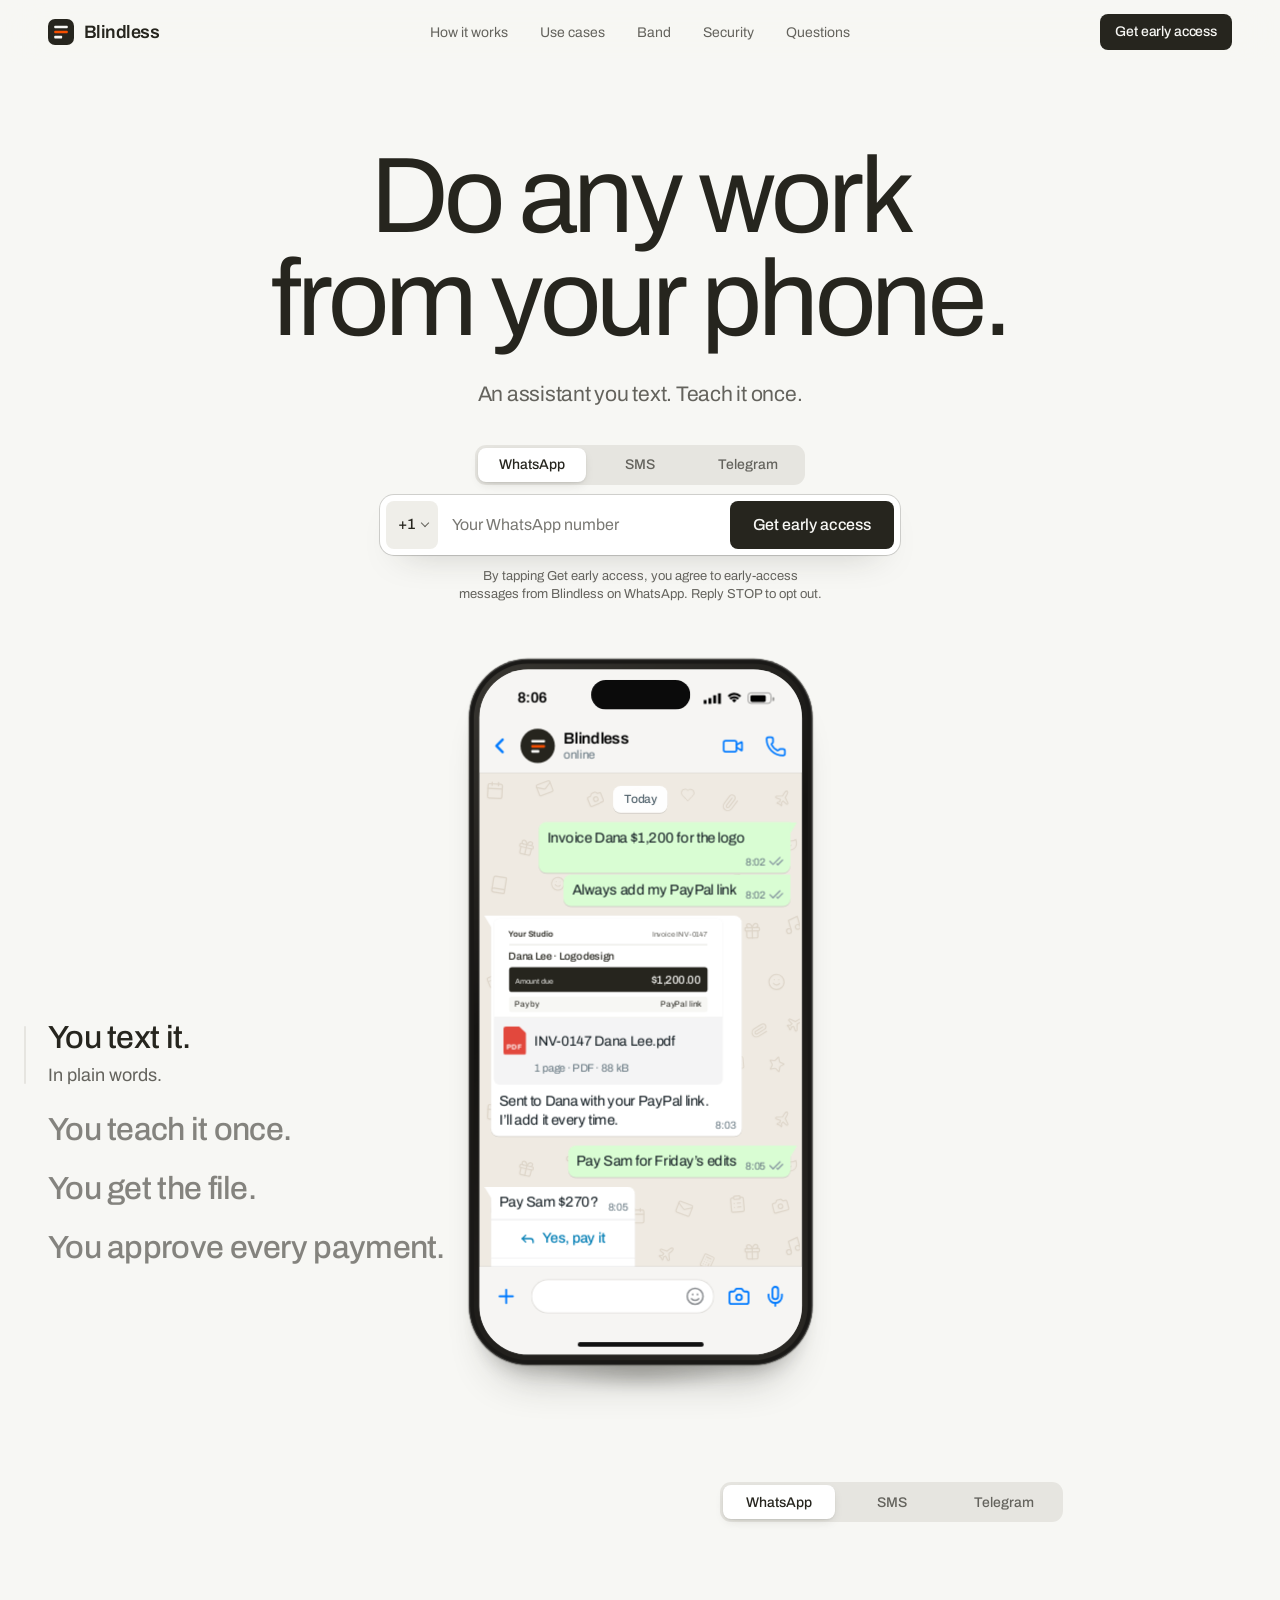
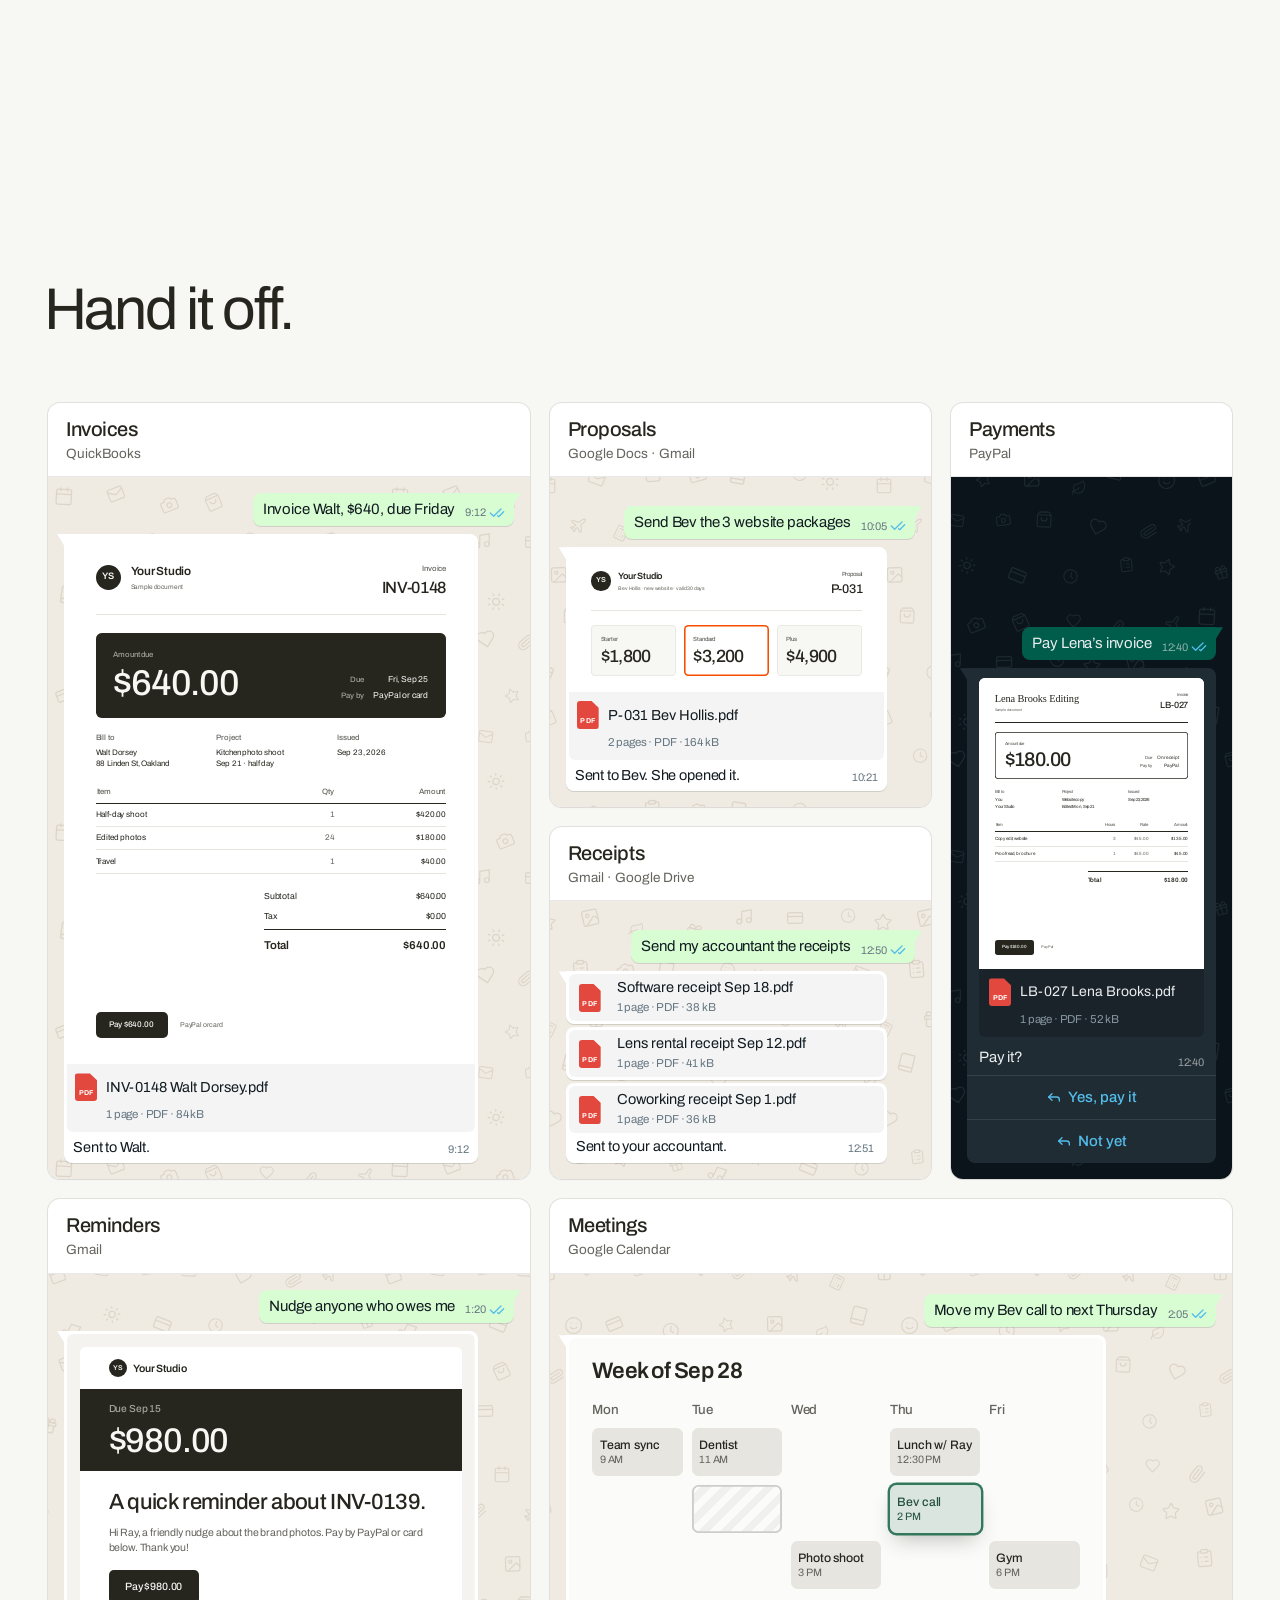
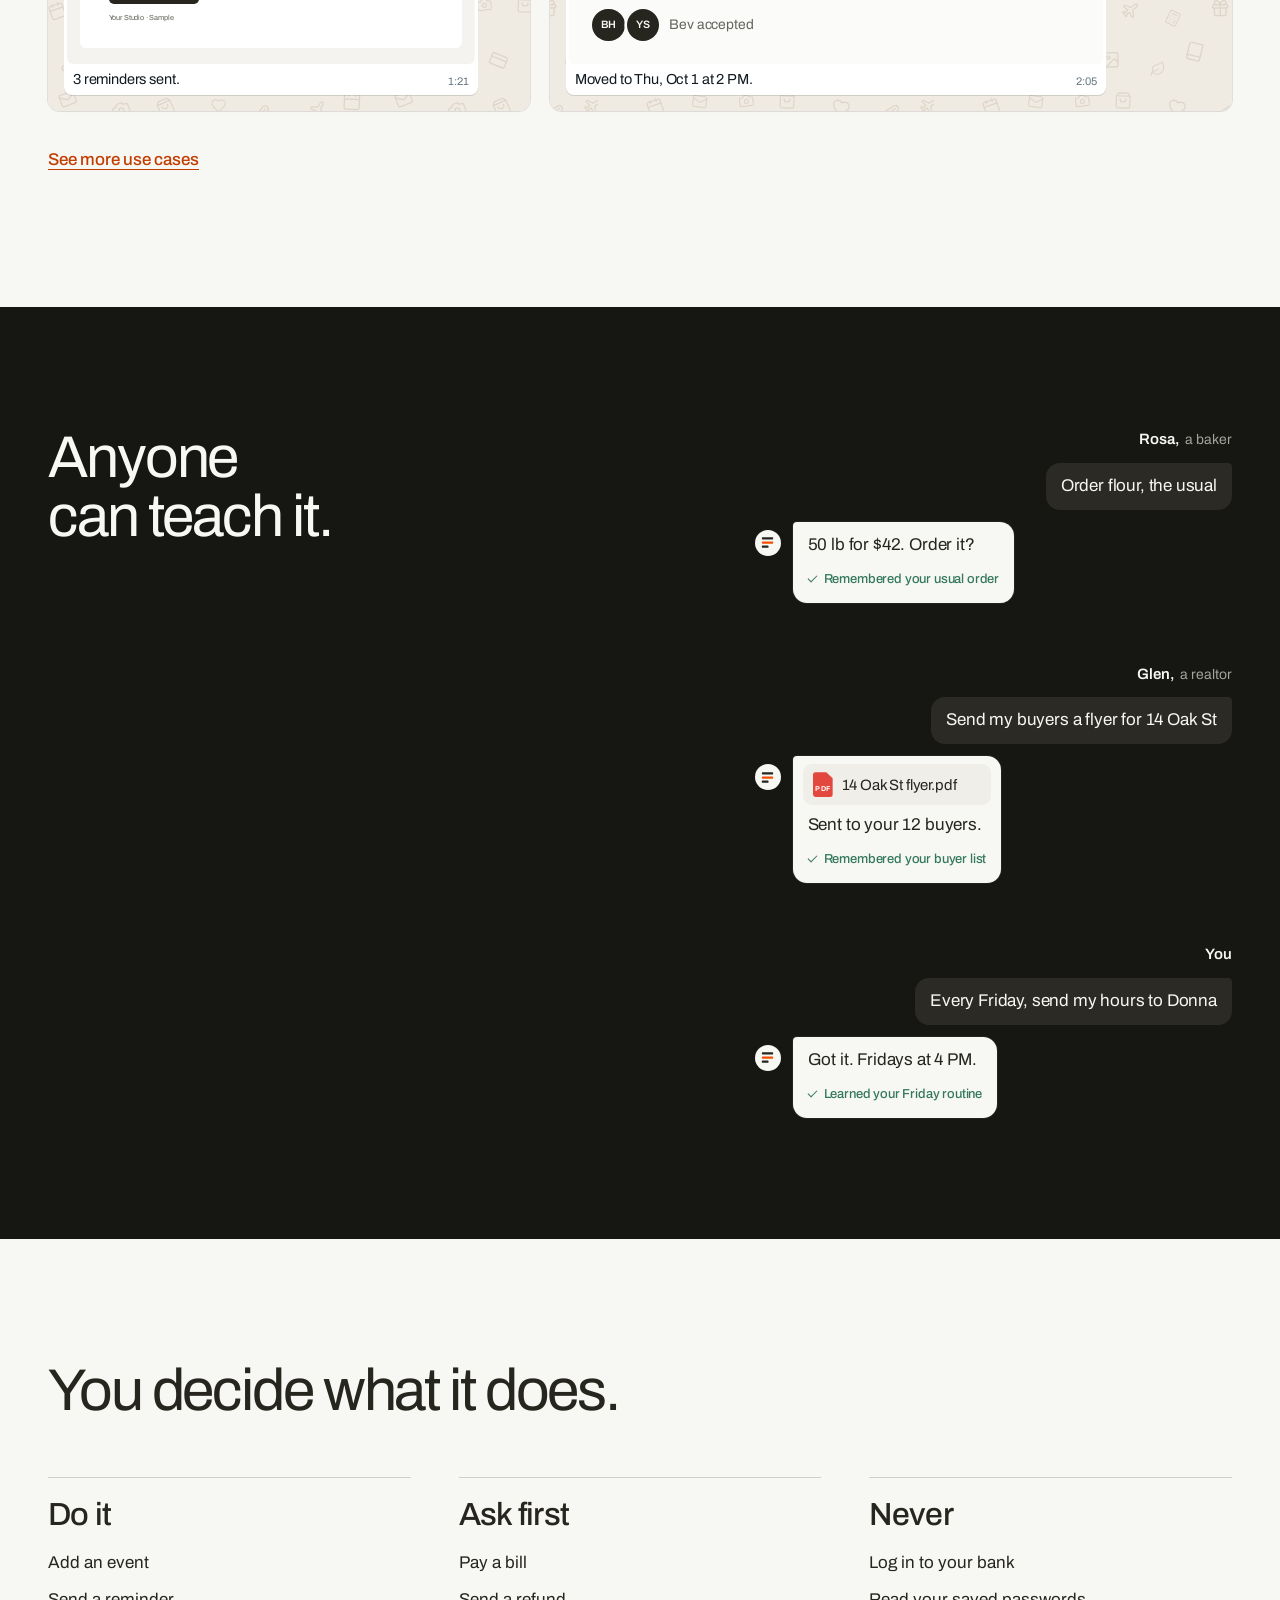
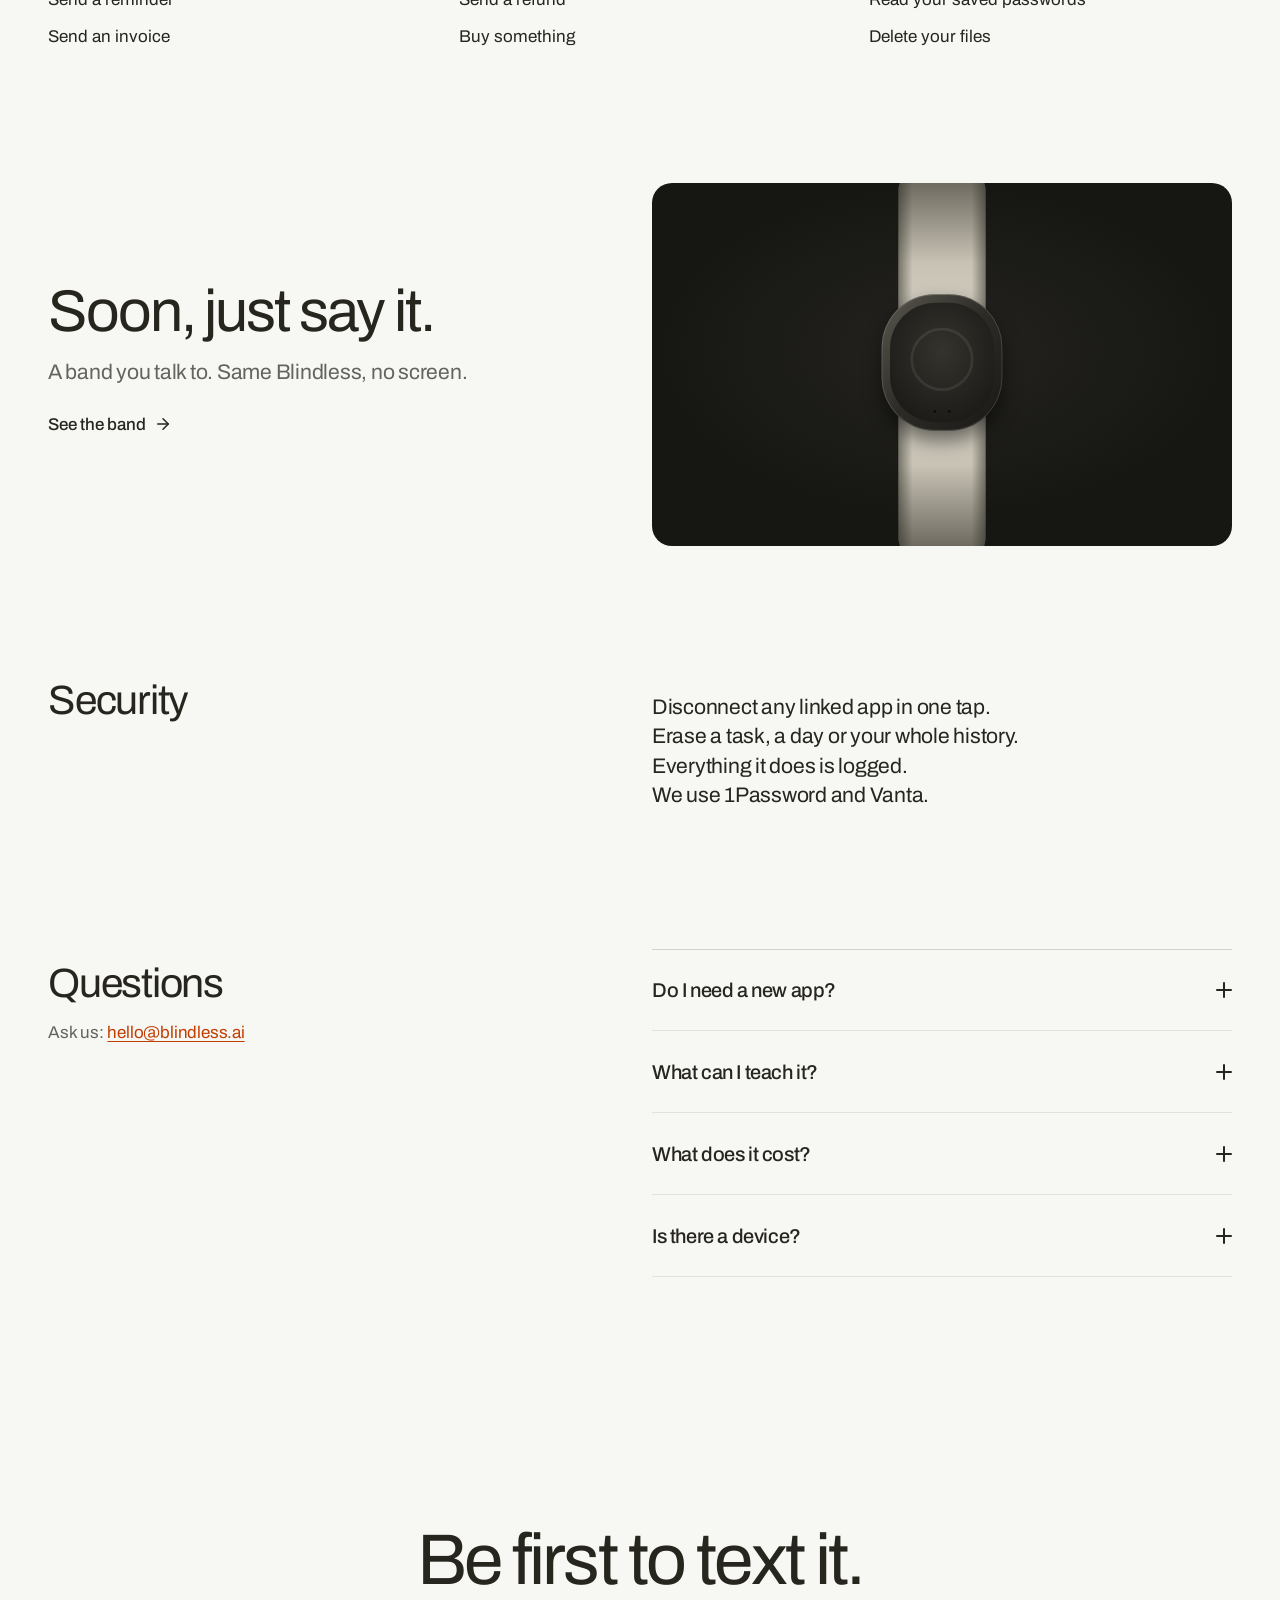
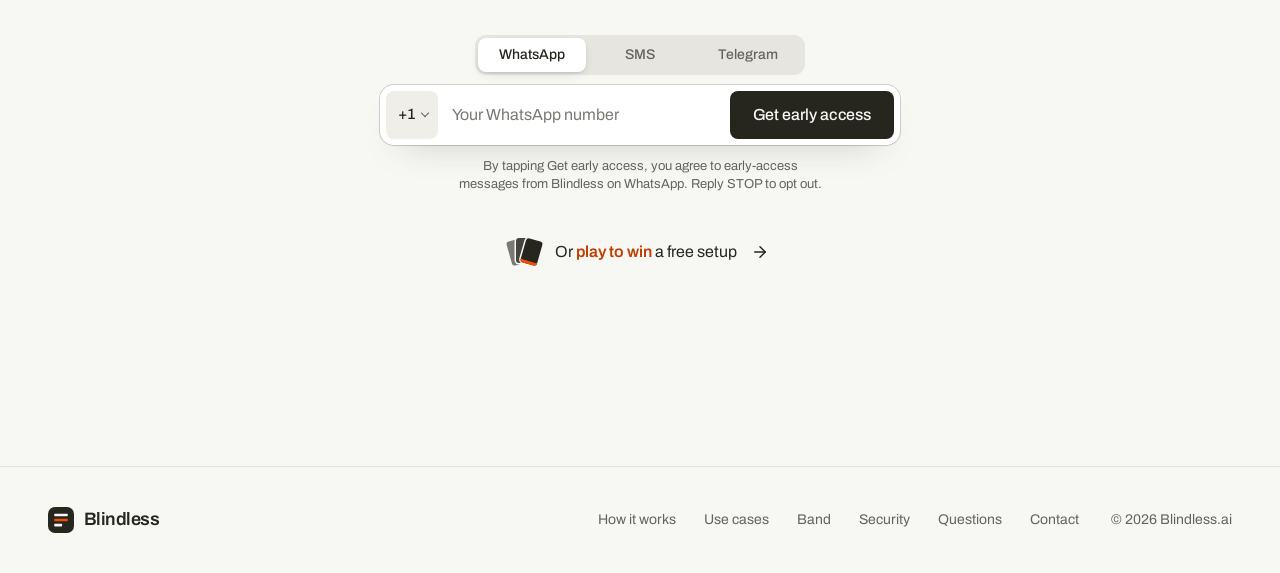
==== commit 5ac00cdd: "Add the Blindless band page New /band.html (a band you talk to: how it works, things to say, the rin" ====
--- a/index.html
+++ b/index.html
@@ -150,6 +150,7 @@
       <nav class="nav__links" aria-label="Primary">
         <a href="#how">How it works</a>
         <a href="use-cases.html">Use cases</a>
+        <a href="band.html">Band</a>
         <a href="#security">Security</a>
         <a href="#faq">Questions</a>
       </nav>
@@ -601,12 +602,69 @@
       </div>
     </section>
 
+    <!-- The band: a teaser -->
+    <section id="band" class="bd-teaser" aria-labelledby="band-title">
+      <div class="wrap bd-split">
+        <div class="head" data-reveal>
+          <h2 id="band-title" class="h2">Soon, just say&nbsp;it.</h2>
+          <p class="lead">A band you talk to. Same Blindless, no&nbsp;screen.</p>
+          <a class="bd-more" href="band.html">See the band<svg class="ico" aria-hidden="true"><use href="#i-arrow-right"/></svg></a>
+        </div>
+        <figure class="bd-stage" data-reveal>
+          <svg class="bd-art" viewBox="0 0 480 600" aria-hidden="true" focusable="false">
+            <defs>
+              <linearGradient id="bd-strap" x1="0" y1="0" x2="0" y2="1">
+                <stop offset="0" stop-color="#5f5b51"/>
+                <stop offset=".24" stop-color="#c7c2b4"/>
+                <stop offset=".5" stop-color="#dcd7ca"/>
+                <stop offset=".76" stop-color="#c7c2b4"/>
+                <stop offset="1" stop-color="#5f5b51"/>
+              </linearGradient>
+              <linearGradient id="bd-strap-edge" x1="0" y1="0" x2="1" y2="0">
+                <stop offset="0" stop-color="#26251e" stop-opacity=".5"/>
+                <stop offset=".16" stop-color="#26251e" stop-opacity="0"/>
+                <stop offset=".84" stop-color="#26251e" stop-opacity="0"/>
+                <stop offset="1" stop-color="#26251e" stop-opacity=".5"/>
+              </linearGradient>
+              <linearGradient id="bd-pod" x1="0" y1="0" x2="1" y2="1">
+                <stop offset="0" stop-color="#5a584f"/>
+                <stop offset=".5" stop-color="#2c2b26"/>
+                <stop offset="1" stop-color="#191815"/>
+              </linearGradient>
+              <radialGradient id="bd-face" cx=".5" cy=".4" r=".65">
+                <stop offset="0" stop-color="#35332d"/>
+                <stop offset="1" stop-color="#1b1a17"/>
+              </radialGradient>
+              <filter id="bd-soft" x="-40%" y="-40%" width="180%" height="180%"><feGaussianBlur stdDeviation="16"/></filter>
+              <filter id="bd-glow" x="-60%" y="-60%" width="220%" height="220%"><feGaussianBlur stdDeviation="6"/></filter>
+            </defs>
+            <rect x="168" y="-24" width="144" height="648" rx="36" fill="url(#bd-strap)"/>
+            <rect x="168" y="-24" width="144" height="648" rx="36" fill="url(#bd-strap-edge)"/>
+            <rect x="140" y="200" width="200" height="226" rx="88" fill="#000" opacity=".5" filter="url(#bd-soft)"/>
+            <rect x="140" y="184" width="200" height="226" rx="88" fill="url(#bd-pod)"/>
+            <rect x="140.75" y="184.75" width="198.5" height="224.5" rx="87.25" fill="none" stroke="#fff" stroke-opacity=".16" stroke-width="1.5"/>
+            <rect x="154" y="198" width="172" height="198" rx="76" fill="url(#bd-face)"/>
+            <g class="bd-ring">
+              <circle class="bd-ring__track" cx="240" cy="292" r="50"/>
+              <g class="bd-ring__state bd-ring__state--heard"><circle class="bd-ring__glow" cx="240" cy="292" r="50" filter="url(#bd-glow)"/><circle cx="240" cy="292" r="50"/></g>
+              <g class="bd-ring__state bd-ring__state--working"><circle class="bd-ring__glow" cx="240" cy="292" r="50" pathLength="100" filter="url(#bd-glow)"/><circle cx="240" cy="292" r="50" pathLength="100"/></g>
+              <g class="bd-ring__state bd-ring__state--done"><circle class="bd-ring__glow" cx="240" cy="292" r="50" filter="url(#bd-glow)"/><circle cx="240" cy="292" r="50"/></g>
+            </g>
+            <circle cx="228" cy="378" r="2.2" fill="#0c0c0a"/>
+            <circle cx="252" cy="378" r="2.2" fill="#0c0c0a"/>
+          </svg>
+          <p class="bd-stage__state" aria-hidden="true"><span>Heard</span><span>Working</span><span>Done</span></p>
+          <figcaption class="sr-only">The band’s ring of light: white when it heard you, orange while it works, green when it’s done.</figcaption>
+        </figure>
+      </div>
+    </section>
+
     <!-- Security -->
     <section id="security" class="section security" aria-labelledby="security-title">
       <div class="wrap">
         <div class="head" data-reveal>
           <h2 id="security-title" class="h2 h2--sm">Security</h2>
-          <p class="lead">Disconnect any linked app in one&nbsp;tap.<br>Everything it does is logged.<br>We use 1Password and Vanta.</p>
+          <p class="lead">Disconnect any linked app in one&nbsp;tap.<br>Erase a task, a day or your whole&nbsp;history.<br>Everything it does is logged.<br>We use 1Password and Vanta.</p>
         </div>
       </div>
     </section>
@@ -630,6 +688,10 @@
           <details>
             <summary>What does it cost?<span class="pm" aria-hidden="true"></span></summary>
             <div class="faq__a"><p>Early access is free. You’ll see the price before you pay&nbsp;anything.</p></div>
+          </details>
+          <details>
+            <summary>Is there a device?<span class="pm" aria-hidden="true"></span></summary>
+            <div class="faq__a"><p>Yes. A band you talk to is in the works. Early access members hear&nbsp;first.</p></div>
           </details>
         </div>
       </div>
@@ -676,6 +738,7 @@
       <nav class="foot__links" aria-label="Footer">
         <a href="#how">How it works</a>
         <a href="use-cases.html">Use cases</a>
+        <a href="band.html">Band</a>
         <a href="#security">Security</a>
         <a href="#faq">Questions</a>
         <a href="mailto:hello@blindless.ai">Contact</a>
--- a/assets/styles.css
+++ b/assets/styles.css
@@ -2651,6 +2651,167 @@
 .ptw__copy .ico { width: 15px; height: 15px; }
 
 body.has-modal { overflow: hidden; }
+
+/* ---------- Band (Blindless: the band page and its teaser on the home page) ---------- */
+
+/* Hero: words and form on the left, the band on the right. */
+.bd-hero { padding-block: clamp(40px, 7vh, 96px) clamp(64px, 9vw, 128px); }
+.bd-hero__grid { display: grid; grid-template-columns: repeat(12, minmax(0, 1fr)); column-gap: 24px; align-items: center; }
+.bd-hero__text { grid-column: 1 / span 6; }
+.bd-hero__title { font-size: clamp(46px, 6.1vw, 92px); font-weight: 400; line-height: 0.96; letter-spacing: -0.04em; }
+.bd-hero__lead { margin-top: 26px; max-width: 30ch; }
+.bd-hero .join { margin-top: 34px; }
+.bd-hero .chan { margin-inline: 0; }
+.bd-note { margin-top: 18px; font-size: 15px; line-height: 1.4; color: var(--stone-text); }
+.bd-hero .bd-stage { grid-column: 7 / -1; }
+.bd-hero .line > span { animation: line-up 1300ms var(--ease-out) 140ms both; }
+.bd-hero .line + .line > span { animation-delay: 240ms; }
+.bd-hero__lead { animation: rise 1200ms var(--ease-out) 420ms both; }
+.bd-hero .join, .bd-note { animation: rise 1200ms var(--ease-out) 520ms both; }
+.bd-hero .bd-stage { animation: fade 1400ms var(--ease) 300ms both; }
+
+/* The stage: a dark product shot, with the strap running off its edges. */
+.bd-stage {
+  position: relative;
+  display: grid;
+  place-items: center;
+  aspect-ratio: 1;
+  overflow: hidden;
+  border-radius: 20px;
+  background: radial-gradient(closest-side at 50% 46%, #24231f, #161613);
+}
+.bd-art { display: block; width: auto; height: 100%; max-width: none; }
+.bd-stage__state {
+  position: absolute;
+  left: clamp(18px, 2.4vw, 28px);
+  bottom: clamp(16px, 2.2vw, 26px);
+  display: grid;
+  justify-items: start;
+  font-size: 14px;
+  letter-spacing: -0.005em;
+  color: var(--on-dark);
+}
+.bd-stage__state span { grid-area: 1 / 1; display: inline-flex; align-items: center; gap: 8px; opacity: 0; }
+.bd-stage__state span::before { content: ""; width: 8px; height: 8px; border-radius: 50%; background: var(--c); box-shadow: 0 0 8px var(--c); }
+.bd-stage__state span:nth-child(1) { --c: #f7f7f4; }
+.bd-stage__state span:nth-child(2) { --c: #ff6a1f; }
+.bd-stage__state span:nth-child(3) { --c: #45b384; }
+
+/* The ring: heard (white), working (an orange arc going round), done (green), on a 9s loop. */
+.bd-ring circle { fill: none; stroke-width: 4.5; stroke-linecap: round; }
+.bd-ring__track { stroke: rgba(247, 247, 244, 0.08); }
+.bd-ring__glow { stroke-width: 10; opacity: 0.85; }
+.bd-ring__state { opacity: 0; }
+.bd-ring__state--heard circle { stroke: #f7f7f4; }
+.bd-ring__state--working circle { stroke: #ff6a1f; stroke-dasharray: 26 74; }
+.bd-ring__state--done circle { stroke: #45b384; }
+.bd-ring__state--working { transform-origin: 240px 292px; }
+@keyframes bd-heard { 0%, 30% { opacity: 1; } 34%, 96% { opacity: 0; } 100% { opacity: 1; } }
+@keyframes bd-working { 0%, 30% { opacity: 0; } 34%, 63% { opacity: 1; } 67%, 100% { opacity: 0; } }
+@keyframes bd-done { 0%, 63% { opacity: 0; } 67%, 96% { opacity: 1; } 100% { opacity: 0; } }
+@keyframes bd-turn { to { transform: rotate(360deg); } }
+@keyframes bd-breathe { from { opacity: 0.35; } to { opacity: 0.95; } }
+.bd-ring__state--heard,
+.bd-stage__state span:nth-child(1) { animation: bd-heard 9s linear infinite; }
+.bd-ring__state--working,
+.bd-stage__state span:nth-child(2) { animation: bd-working 9s linear infinite; }
+.bd-ring__state--done,
+.bd-stage__state span:nth-child(3) { animation: bd-done 9s linear infinite; }
+.bd-ring__state--working { animation: bd-working 9s linear infinite, bd-turn 1.6s linear infinite; }
+.bd-ring__state--heard .bd-ring__glow { animation: bd-breathe 1.5s var(--ease) infinite alternate; }
+/* the loop waits until the stage has been seen */
+.js-motion .bd-stage[data-reveal]:not(.is-in) :is(.bd-ring__state, .bd-ring__glow, .bd-stage__state span) { animation-play-state: paused; }
+@media (prefers-reduced-motion: reduce) {
+  .bd-ring__state, .bd-ring__glow, .bd-stage__state span, .bd-hero :is(.line > span, .bd-hero__lead, .join, .bd-note, .bd-stage) { animation: none; }
+  .bd-ring__state--working, .bd-stage__state span:nth-child(2) { opacity: 1; }
+}
+
+/* How it works: three ruled columns led by large titles, like the home page's lanes. */
+.bd-steps { display: grid; grid-template-columns: repeat(3, minmax(0, 1fr)); gap: 48px; }
+.bd-step { padding-top: 20px; box-shadow: inset 0 1px 0 var(--line-2); }
+.bd-step h3 { font-size: var(--fs-title); font-weight: 400; line-height: 1.1; letter-spacing: -0.022em; }
+.bd-step p { max-width: 30ch; margin-top: 14px; font-size: 17px; line-height: 1.45; color: var(--stone-text); }
+.bd-how { padding-bottom: calc(var(--section) * 0.55); }
+
+/* Two-column sections on the page's 5/7 split (as Security and Questions). */
+.bd-split { display: grid; grid-template-columns: repeat(12, minmax(0, 1fr)); column-gap: 24px; align-items: start; }
+.bd-split > .head { grid-column: 1 / span 5; margin-bottom: 0; }
+.bd-split > :not(.head) { grid-column: 7 / -1; }
+.bd-light, .bd-talk { padding-block: calc(var(--section) * 0.55); }
+
+/* Things to say: the phrase, then what came back. */
+.bd-say { padding-block: calc(var(--section) * 0.55); }
+.bd-lines { box-shadow: inset 0 1px 0 var(--line-2); }
+.bd-lines li { display: grid; gap: 6px; padding-block: 20px; box-shadow: inset 0 -1px 0 var(--line); }
+.bd-lines q { font-size: var(--fs-h3); line-height: 1.3; letter-spacing: -0.02em; color: var(--ink); quotes: "\201C" "\201D"; }
+.bd-lines span { display: inline-flex; align-items: center; gap: 8px; font-size: 16px; line-height: 1.4; color: var(--stone-text); }
+.bd-lines .ico { width: 15px; height: 15px; flex: none; color: var(--green); }
+
+/* The three states, each on a small dark disc like the band's face. */
+.bd-lights { box-shadow: inset 0 1px 0 var(--line-2); }
+.bd-lights li {
+  display: grid;
+  grid-template-columns: 44px auto minmax(0, 1fr);
+  align-items: center;
+  column-gap: 18px;
+  padding-block: 22px;
+  box-shadow: inset 0 -1px 0 var(--line);
+}
+.bd-lights b { font-size: var(--fs-h3); font-weight: 500; letter-spacing: -0.02em; }
+.bd-lights span { font-size: 17px; line-height: 1.4; color: var(--stone-text); }
+.bd-dot { position: relative; display: block; width: 44px; height: 44px; border-radius: 50%; background: #1d1c19; box-shadow: inset 0 0 0 1px rgba(247, 247, 244, 0.06); }
+.bd-dot::after { content: ""; position: absolute; inset: 11px; border-radius: 50%; border: 3px solid var(--c); box-shadow: 0 0 8px -1px var(--c); }
+.bd-dot--heard { --c: #f7f7f4; }
+.bd-dot--working { --c: #ff6a1f; }
+.bd-dot--working::after { border-color: #ff6a1f rgba(255, 106, 31, 0.18) rgba(255, 106, 31, 0.18) rgba(255, 106, 31, 0.18); box-shadow: none; }
+.bd-dot--done { --c: #45b384; }
+
+/* Spoken answers, shown as captions. */
+.bd-voice { display: grid; gap: 18px; padding: clamp(28px, 3.4vw, 44px); border-radius: 20px; background: #161613; color: var(--on-dark); }
+.bd-voice p { display: grid; gap: 4px; font-size: clamp(20px, 1.9vw, 26px); line-height: 1.3; letter-spacing: -0.02em; }
+.bd-voice b { font-size: 13px; font-weight: 500; letter-spacing: 0; color: var(--on-dark-2); }
+.bd-voice__you { color: var(--on-dark-2); }
+.js-motion .bd-voice p { opacity: 0; transform: translate3d(0, 8px, 0); transition: opacity 600ms var(--ease), transform 800ms var(--ease-out); }
+.js-motion .bd-voice.is-in p { opacity: 1; transform: none; }
+.js-motion .bd-voice.is-in p:nth-of-type(2) { transition-delay: 500ms; }
+.js-motion .bd-voice.is-in p:nth-of-type(3) { transition-delay: 1100ms; }
+.js-motion .bd-voice.is-in p:nth-of-type(4) { transition-delay: 1500ms; }
+
+/* Home: the teaser for the band. */
+.bd-teaser { padding-block: calc(var(--section) * 0.55); }
+.bd-teaser .bd-split { align-items: center; }
+.bd-teaser .bd-stage { aspect-ratio: 16 / 10; }
+.bd-more { display: inline-flex; align-items: center; gap: 8px; justify-self: start; min-height: 44px; font-size: 17px; font-weight: 500; color: var(--ink); text-decoration: none; }
+.bd-more .ico { width: 18px; height: 18px; transition: transform 240ms var(--ease); }
+@media (hover: hover) { .bd-more:hover .ico { transform: translateX(3px); } }
+
+@media (min-width: 744px) and (max-width: 1023px) {
+  :root[data-site="blindless"] .nav__in { grid-template-columns: auto minmax(0, 1fr) auto; column-gap: 20px; }
+  :root[data-site="blindless"] .nav__links { justify-content: center; gap: 20px; }
+}
+:root[data-site="blindless"] .nav__links a { white-space: nowrap; }
+@media (max-width: 1023px) {
+  .bd-hero__grid { grid-template-columns: minmax(0, 1fr); row-gap: 48px; }
+  .bd-hero__text { grid-column: 1; display: flex; flex-direction: column; align-items: center; text-align: center; }
+  .bd-hero .bd-stage { grid-column: 1; width: min(100%, 560px); justify-self: center; }
+  .bd-hero .join, .bd-hero .chan { margin-inline: auto; }
+  .bd-hero .join__hint { text-align: center; }
+}
+@media (max-width: 767px) {
+  .bd-steps { grid-template-columns: minmax(0, 1fr); gap: 32px; }
+  .bd-split { grid-template-columns: minmax(0, 1fr); row-gap: 36px; }
+  .bd-split > .head, .bd-split > :not(.head) { grid-column: 1; }
+  .bd-teaser .bd-stage { aspect-ratio: 4 / 3; }
+}
+@media (max-width: 639px) {
+  .bd-stage { border-radius: 16px; }
+  .bd-hero .bd-stage { aspect-ratio: 4 / 5; }
+  .bd-lights li { grid-template-columns: 40px minmax(0, 1fr); row-gap: 2px; }
+  .bd-lights li span { grid-column: 2; }
+  .bd-dot { width: 40px; height: 40px; }
+  .bd-dot::after { inset: 10px; }
+  .bd-voice { gap: 14px; border-radius: 16px; }
+}
 
 /* ---------- Use cases page (Blindless) ---------- */
 
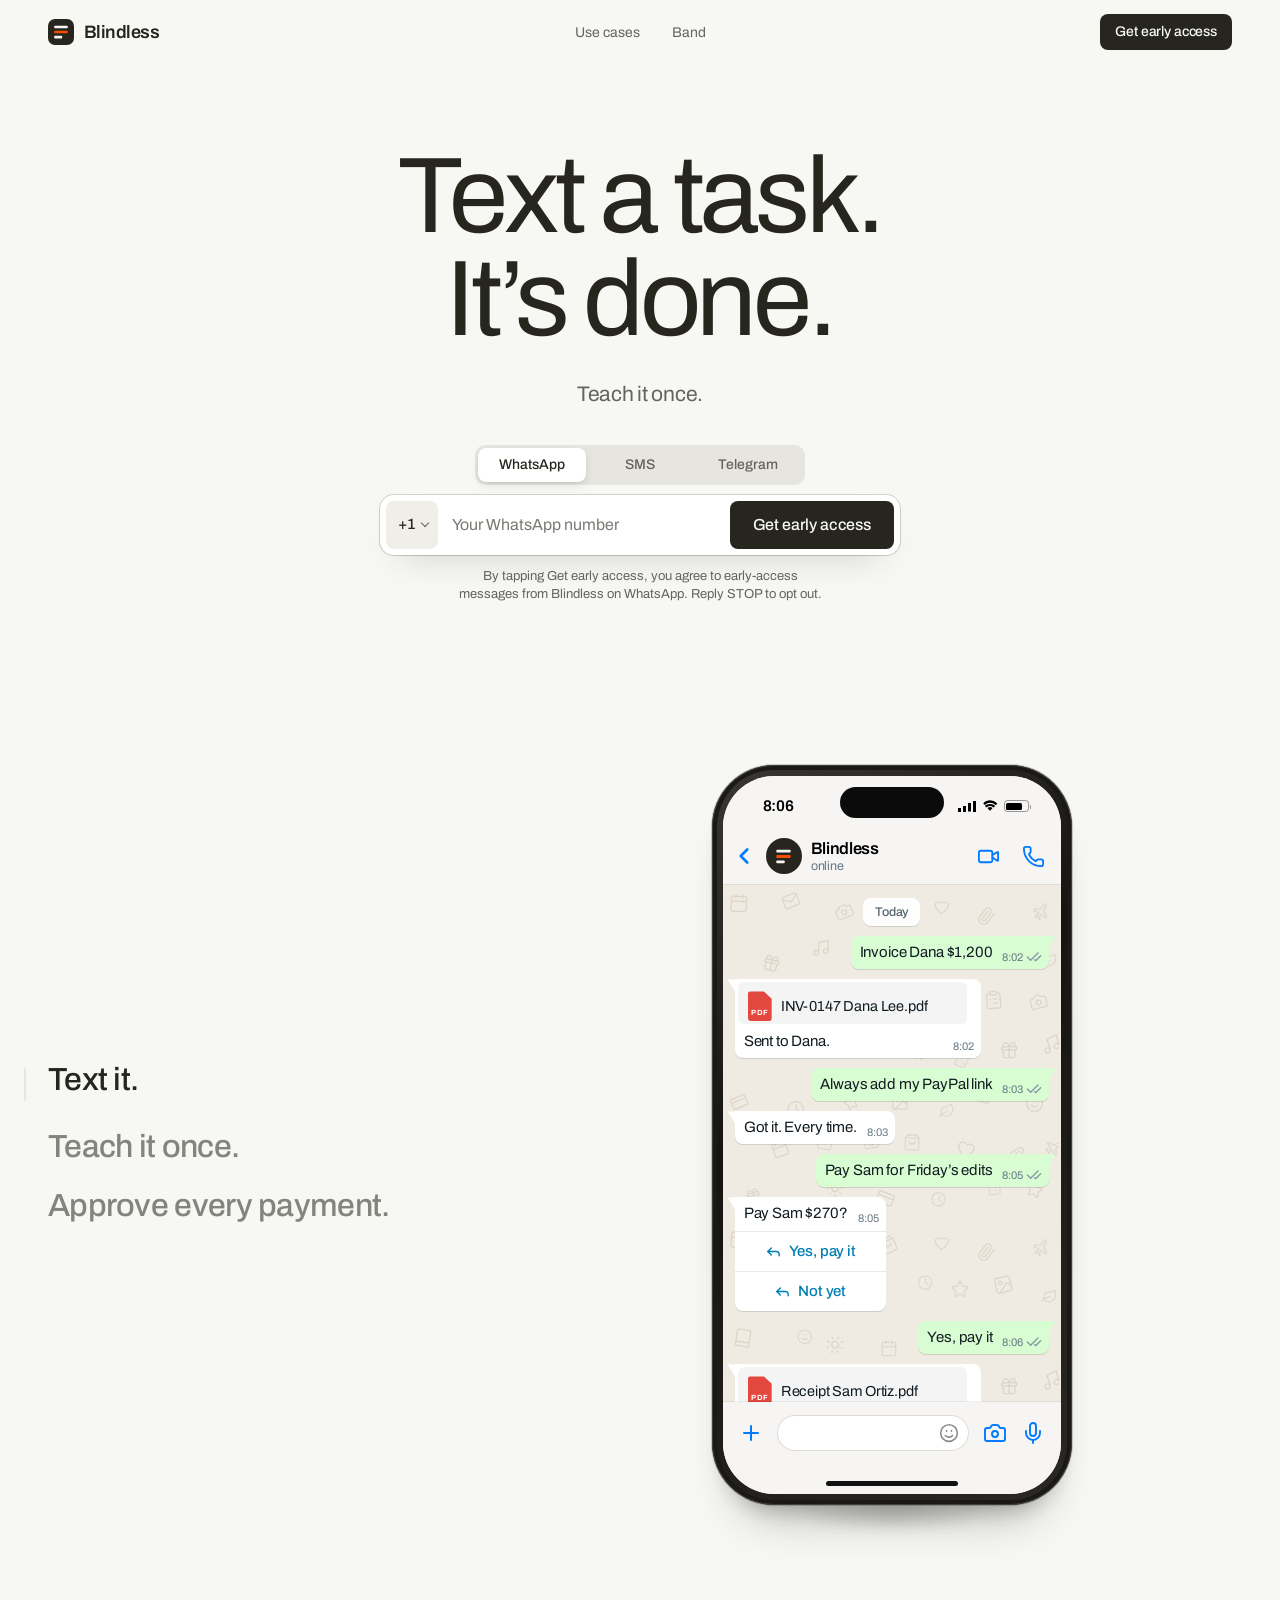
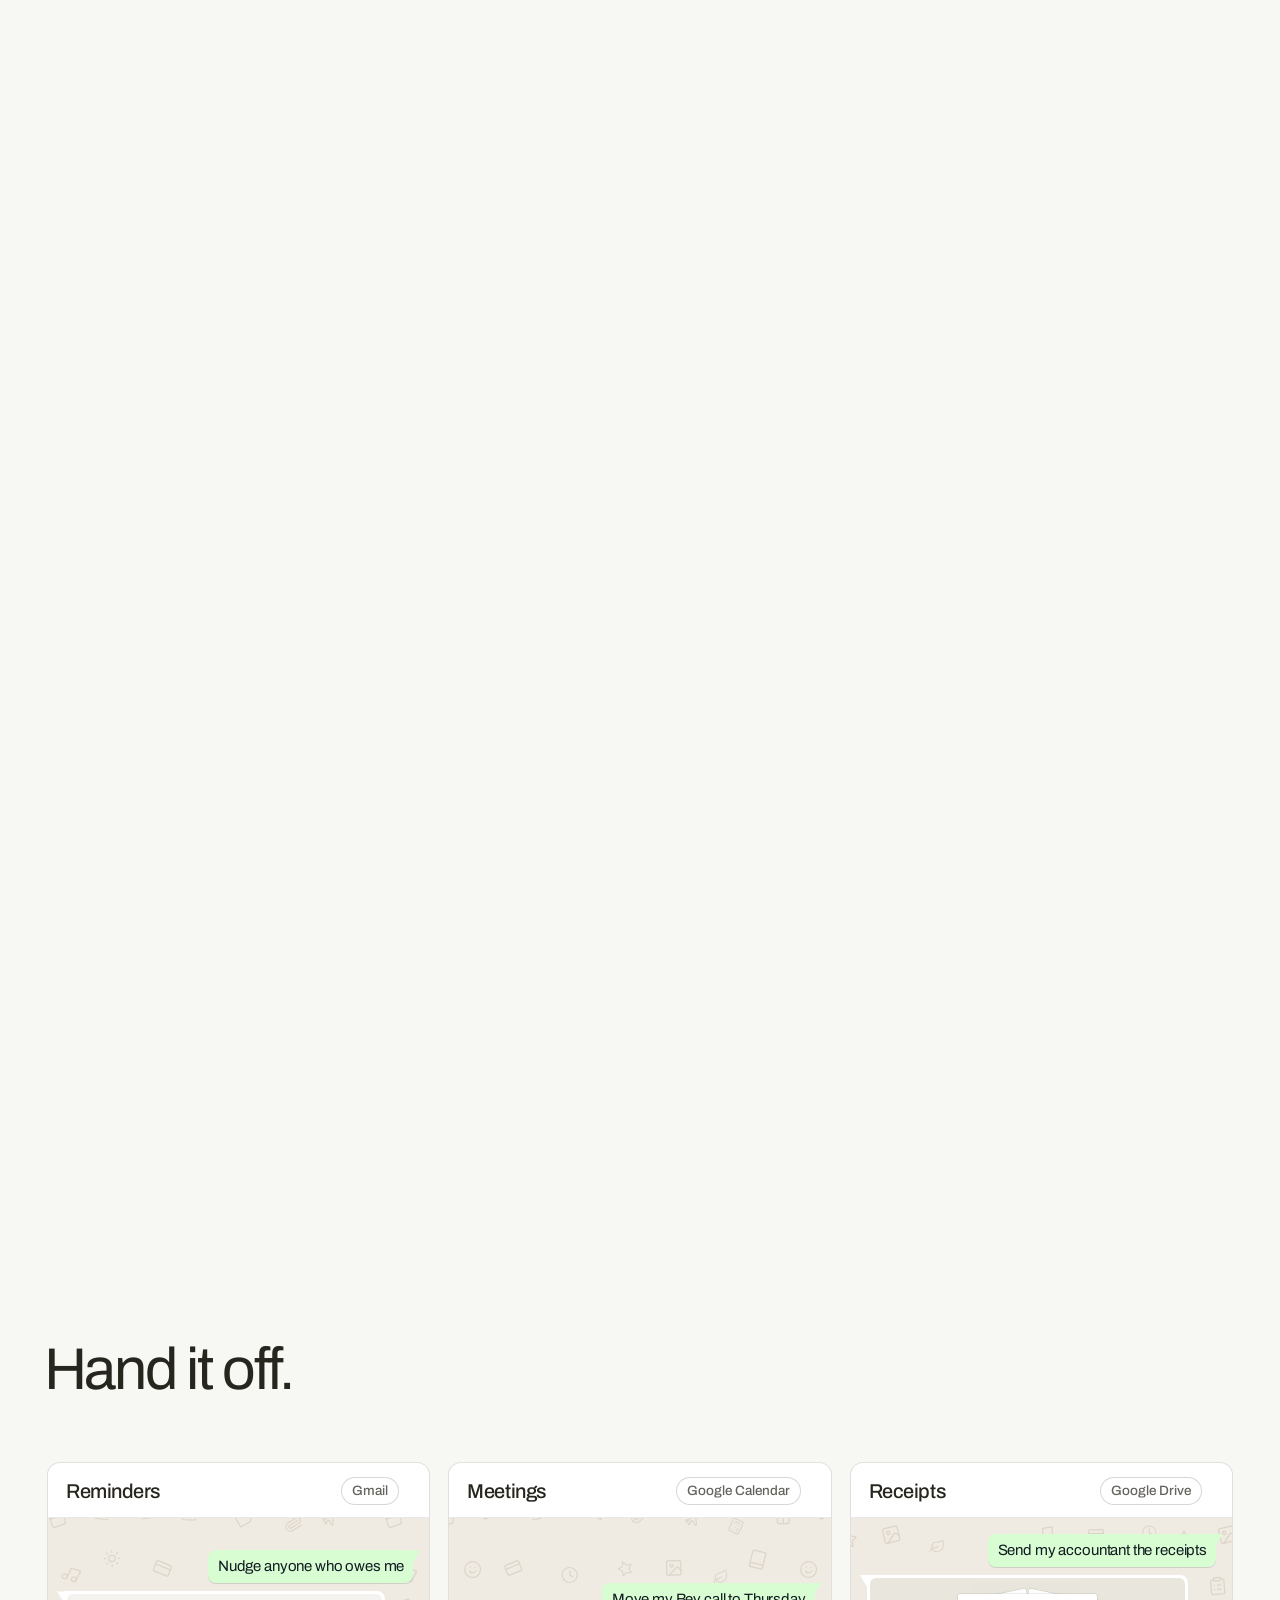
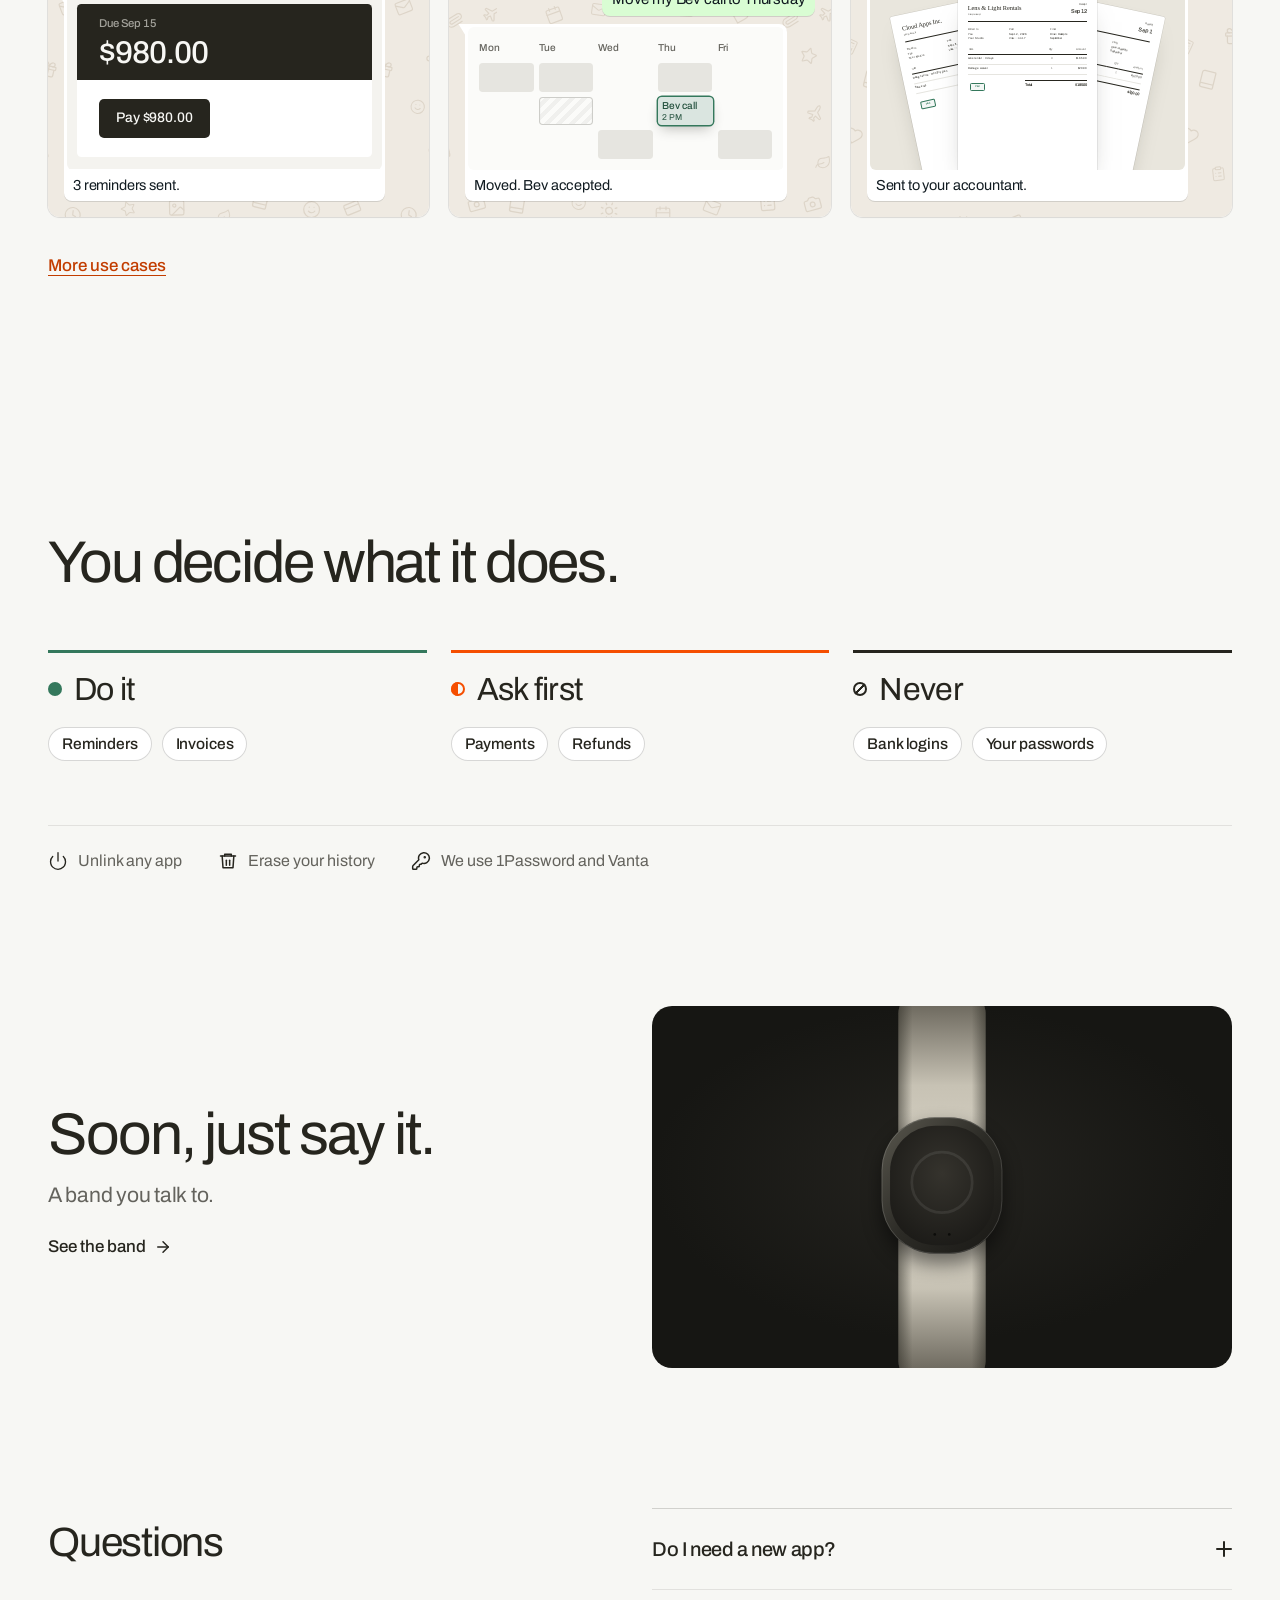
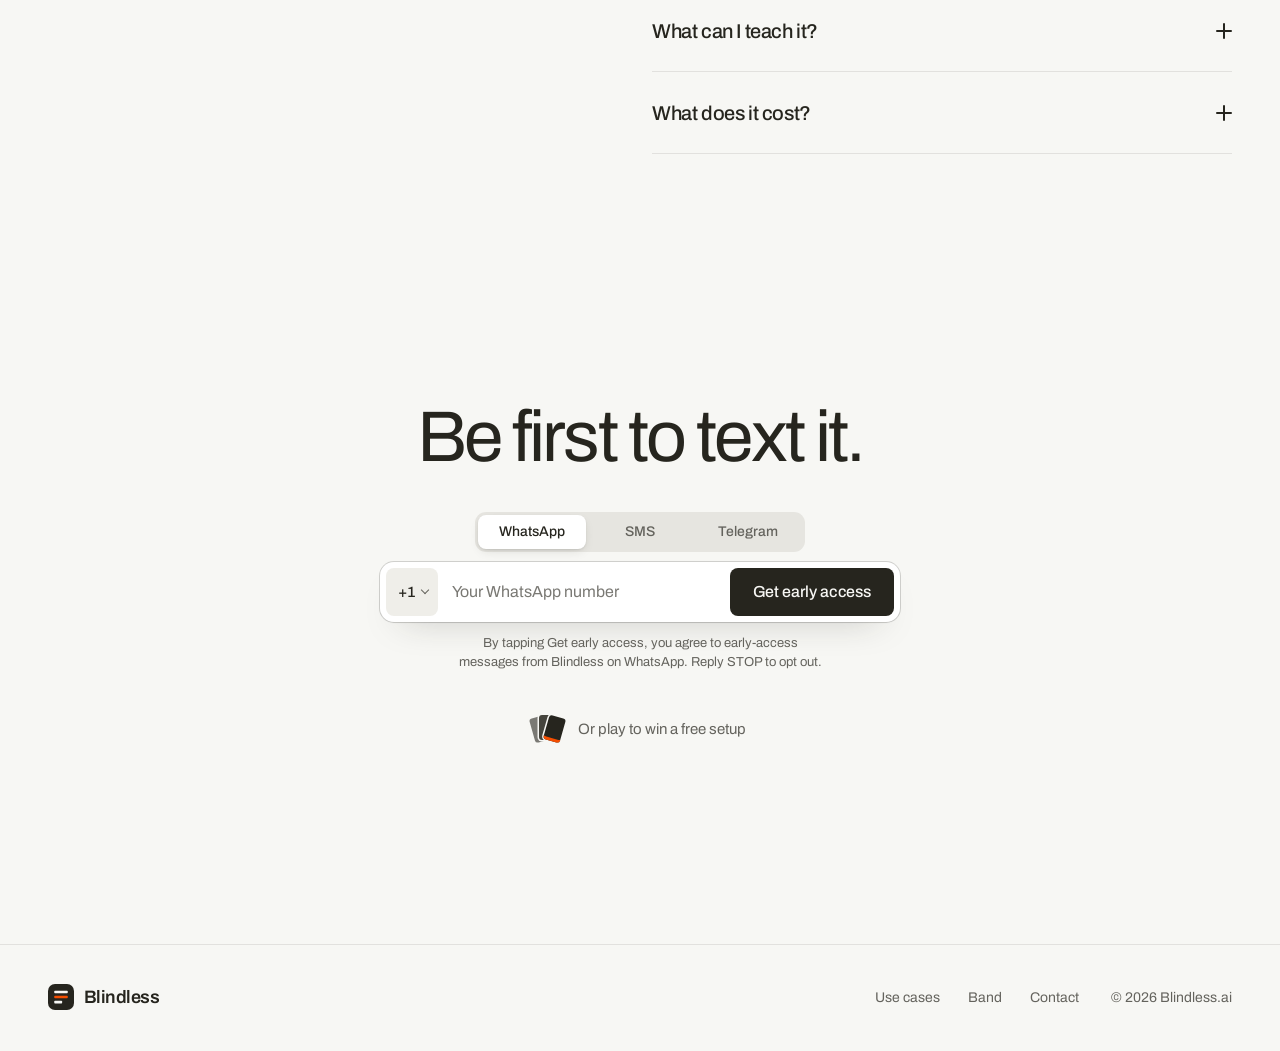
==== commit bdbb147c: "Cut Blindless to a minimal, picture-first layout Built with node sites/build-pages.mjs from FastFix-" ====
--- a/index.html
+++ b/index.html
@@ -3,15 +3,15 @@
 <head>
   <meta charset="utf-8">
   <meta name="viewport" content="width=device-width, initial-scale=1, viewport-fit=cover">
-  <title>Blindless — Do any work from your phone</title>
-  <meta name="description" content="Blindless is an assistant you text on WhatsApp, SMS or Telegram. Teach it a task once. It sends your invoices and reminders, and asks before it pays.">
+  <title>Blindless — Text a task. It’s done.</title>
+  <meta name="description" content="Text Blindless a task on WhatsApp, SMS or Telegram. Teach it once. It asks before it pays.">
   <!-- Staging build: keep out of search until launch. -->
   <meta name="robots" content="noindex, nofollow">
   <meta name="theme-color" content="#f7f7f4">
   <meta name="color-scheme" content="light">
   <meta property="og:type" content="website">
-  <meta property="og:title" content="Blindless — Do any work from your phone">
-  <meta property="og:description" content="An assistant you text. Teach it once.">
+  <meta property="og:title" content="Blindless — Text a task. It’s done.">
+  <meta property="og:description" content="Text a task. It’s done.">
   <meta property="og:image" content="assets/og.png">
   <meta property="og:image:width" content="1200">
   <meta property="og:image:height" content="630">
@@ -31,6 +31,11 @@
  "brand": "Blindless",
  "key": "blindless",
  "code": "BL",
+ "store": {
+  "url": "https://tereebdcmlttqllpkpxg.supabase.co",
+  "key": "sb_publishable_M21UCQOXw0t-4HlTxBK6yg_Wi6ynWss",
+  "table": "waitlist_signups"
+ },
  "cardTag": "Free setup",
  "prizes": [
   {
@@ -59,28 +64,20 @@
   }
  ],
  "order": [
-  "inv",
-  "quo",
-  "pay",
-  "stb",
   "eml",
-  "sch"
+  "sch",
+  "stb"
  ],
  "docs": {
-  "inv": {
-   "name": "INV-0148 Walt Dorsey.pdf",
-   "sub": "1 page · Today at 9:12 AM",
-   "cap": "Sent to Walt."
+  "eml": {
+   "name": "A quick reminder about INV-0139",
+   "sub": "Email · Today at 1:21 PM",
+   "cap": "3 reminders sent."
   },
-  "quo": {
-   "name": "P-031 Bev Hollis.pdf",
-   "sub": "2 pages · Today at 10:21 AM",
-   "cap": "Sent to Bev. She opened it."
-  },
-  "pay": {
-   "name": "LB-027 Lena Brooks.pdf",
-   "sub": "1 page · Today at 12:40 PM",
-   "cap": "Lena’s invoice, $180."
+  "sch": {
+   "name": "Calendar · week of Sep 28",
+   "sub": "Screenshot · Today at 2:05 PM",
+   "cap": "Moved to Thu, Oct 1 at 2 PM."
   },
   "stb": {
    "name": "September receipts.pdf",
@@ -91,16 +88,6 @@
    ],
    "sub": "1 page · Today at 12:51 PM",
    "cap": "Sent to your accountant."
-  },
-  "eml": {
-   "name": "A quick reminder about INV-0139",
-   "sub": "Email · Today at 1:21 PM",
-   "cap": "3 reminders sent."
-  },
-  "sch": {
-   "name": "Calendar · week of Sep 28",
-   "sub": "Screenshot · Today at 2:05 PM",
-   "cap": "Moved to Thu, Oct 1 at 2 PM."
   }
  },
  "placeholders": {
@@ -136,6 +123,7 @@
     <symbol id="i-next" viewBox="0 0 24 24"><path fill="none" stroke="currentColor" stroke-width="2.4" stroke-linecap="round" stroke-linejoin="round" d="m9 18 6-6-6-6"/></symbol>
     <symbol id="i-file" viewBox="0 0 24 24"><g fill="none" stroke="currentColor" stroke-width="1.8" stroke-linecap="round" stroke-linejoin="round"><path d="M6 22a2 2 0 0 1-2-2V4a2 2 0 0 1 2-2h8a2.4 2.4 0 0 1 1.704.706l3.588 3.588A2.4 2.4 0 0 1 20 8v12a2 2 0 0 1-2 2z"/><path d="M14 2v5a1 1 0 0 0 1 1h5"/></g></symbol>
     <symbol id="i-expand" viewBox="0 0 24 24"><g fill="none" stroke="currentColor" stroke-width="2" stroke-linecap="round" stroke-linejoin="round"><path d="M15 3h6v6"/><path d="m21 3-7 7"/><path d="m3 21 7-7"/><path d="M9 21H3v-6"/></g></symbol>
+    <symbol id="i-trash" viewBox="0 0 24 24"><g fill="none" stroke="currentColor" stroke-width="1.8" stroke-linecap="round" stroke-linejoin="round"><path d="M3 6h18"/><path d="M8 6V4h8v2"/><path d="M19 6l-1 14H6L5 6"/><path d="M10 11v6"/><path d="M14 11v6"/></g></symbol>
     <symbol id="i-key" viewBox="0 0 24 24"><g fill="none" stroke="currentColor" stroke-width="1.8" stroke-linecap="round" stroke-linejoin="round"><path d="M2.586 17.414A2 2 0 0 0 2 18.828V21a1 1 0 0 0 1 1h3a1 1 0 0 0 1-1v-1a1 1 0 0 1 1-1h1a1 1 0 0 0 1-1v-1a1 1 0 0 1 1-1h.172a2 2 0 0 0 1.414-.586l.814-.814a6.5 6.5 0 1 0-4-4z"/><circle cx="16.5" cy="7.5" r=".6" fill="currentColor"/></g></symbol>
     <symbol id="i-shield" viewBox="0 0 24 24"><g fill="none" stroke="currentColor" stroke-width="1.8" stroke-linecap="round" stroke-linejoin="round"><path d="M20 13c0 5-3.5 7.5-7.66 8.95a1 1 0 0 1-.67-.01C7.5 20.5 4 18 4 13V6a1 1 0 0 1 1-1c2 0 4.5-1.2 6.24-2.72a1.17 1.17 0 0 1 1.52 0C14.51 3.81 17 5 19 5a1 1 0 0 1 1 1z"/><path d="m9 12 2 2 4-4"/></g></symbol>
     <symbol id="i-cards" viewBox="0 0 24 24"><g fill="none" stroke="currentColor" stroke-width="1.8" stroke-linejoin="round"><rect x="2.8" y="6.2" width="10" height="14.5" rx="1.8" transform="rotate(-12 7.8 13.45)"/><rect x="10.5" y="3.5" width="10" height="14.5" rx="1.8" transform="rotate(10 15.5 10.75)" fill="currentColor"/></g></symbol>
@@ -148,11 +136,8 @@
         <span class="brand__name">Blindless</span>
       </a>
       <nav class="nav__links" aria-label="Primary">
-        <a href="#how">How it works</a>
         <a href="use-cases.html">Use cases</a>
         <a href="band.html">Band</a>
-        <a href="#security">Security</a>
-        <a href="#faq">Questions</a>
       </nav>
       <a class="btn btn--ink btn--sm" href="#join">Get early access</a>
     </div>
@@ -163,10 +148,10 @@
     <section class="hero" aria-labelledby="hero-title">
       <div class="wrap hero__in">
         <h1 id="hero-title" class="display hero__title">
-          <span class="line"><span>Do any work</span></span>
-          <span class="line"><span>from your&nbsp;phone.</span></span>
+          <span class="line"><span>Text a task.</span></span>
+          <span class="line"><span>It’s&nbsp;done.</span></span>
         </h1>
-        <p class="lead hero__lead">An assistant you text. Teach it&nbsp;once.</p>
+        <p class="lead hero__lead">Teach it once.</p>
         <form class="join join--center" data-join data-source="hero" novalidate>
           <fieldset class="chan">
             <legend class="sr-only">Reach me on</legend>
@@ -196,10 +181,9 @@
           <div class="story__copy">
             <h2 id="story-title" class="sr-only">How it works</h2>
             <ol class="steps" data-steps>
-              <li class="step is-active" data-range="0,0.16"><h3>You text&nbsp;it.</h3><p>In plain&nbsp;words.</p><i class="step__bar" aria-hidden="true"></i></li>
-              <li class="step" data-range="0.16,0.36"><h3>You teach it&nbsp;once.</h3><p>It&nbsp;remembers.</p><i class="step__bar" aria-hidden="true"></i></li>
-              <li class="step" data-range="0.36,0.58"><h3>You get the&nbsp;file.</h3><p>Right in the&nbsp;chat.</p><i class="step__bar" aria-hidden="true"></i></li>
-              <li class="step" data-range="0.58,1"><h3>You approve every&nbsp;payment.</h3><p>Say yes, or not&nbsp;yet.</p><i class="step__bar" aria-hidden="true"></i></li>
+              <li class="step is-active" data-range="0,0.3"><h3>Text&nbsp;it.</h3><i class="step__bar" aria-hidden="true"></i></li>
+              <li class="step" data-range="0.3,0.58"><h3>Teach it&nbsp;once.</h3><i class="step__bar" aria-hidden="true"></i></li>
+              <li class="step" data-range="0.58,1"><h3>Approve every&nbsp;payment.</h3><i class="step__bar" aria-hidden="true"></i></li>
             </ol>
             <div class="story__controls">
               <div class="seg" role="radiogroup" aria-label="Show the chat in">
@@ -225,17 +209,18 @@
                   <div class="thread" data-thread>
                     <div class="thread__list" data-thread-list>
                       <p class="day-chip" data-time="8:02 AM">Today</p>
-                      <div class="msg msg--out" data-at="0"><span class="msg__text">Invoice Dana $1,200 for the&nbsp;logo</span><span class="msg__meta">8:02<svg class="tick2"><use href="#i-check-check"/></svg><svg class="tick1"><use href="#i-check"/></svg></span></div>
-                      <div class="msg msg--out" data-at="0.18"><span class="msg__text">Always add my PayPal link</span><span class="msg__meta">8:02<svg class="tick2"><use href="#i-check-check"/></svg><svg class="tick1"><use href="#i-check"/></svg></span></div>
-                      <div class="typing" data-from="0.24" data-to="0.36"><span class="typing__bubble"><i></i><i></i><i></i></span></div>
-                      <div class="msg msg--in" data-at="0.36">
+                      <div class="msg msg--out" data-at="0"><span class="msg__text">Invoice Dana $1,200</span><span class="msg__meta">8:02<svg class="tick2"><use href="#i-check-check"/></svg><svg class="tick1"><use href="#i-check"/></svg></span></div>
+                      <div class="typing" data-from="0.06" data-to="0.16"><span class="typing__bubble"><i></i><i></i><i></i></span></div>
+                      <div class="msg msg--in" data-at="0.16">
                         <span class="wa-doc">
-                          <span class="wa-doc__page" aria-hidden="true"><span class="mini__top"><b>Your Studio</b><span>Invoice INV-0147</span></span><span class="mini__title">Dana Lee · Logo design</span><span class="mini__due"><span>Amount due</span><b>$1,200.00</b></span><span class="mini__row"><span>Pay by</span><span>PayPal link</span></span><span class="mini__row"><span>Due</span><span>Oct 7</span></span></span>
+                          <span class="wa-doc__page" aria-hidden="true"><span class="mini__top"><b>Your Studio</b><span>Invoice INV-0147</span></span><span class="mini__title">Dana Lee · Logo design</span><span class="mini__due"><span>Amount due</span><b>$1,200.00</b></span><span class="mini__row"><span>Due</span><span>Oct 7</span></span></span>
                           <span class="wa-doc__row"><span class="wa-doc__icon">PDF</span><span class="wa-doc__name">INV-0147 Dana Lee.pdf</span></span>
-                          <span class="wa-doc__meta">1 page · PDF · 88 kB</span>
                         </span>
-                        <span class="msg__text">Sent to Dana with your PayPal link. I’ll&nbsp;add it every&nbsp;time.</span><span class="msg__meta">8:03</span>
+                        <span class="msg__text">Sent to&nbsp;Dana.</span><span class="msg__meta">8:02</span>
                       </div>
+                      <div class="msg msg--out" data-at="0.32"><span class="msg__text">Always add my PayPal link</span><span class="msg__meta">8:03<svg class="tick2"><use href="#i-check-check"/></svg><svg class="tick1"><use href="#i-check"/></svg></span></div>
+                      <div class="typing" data-from="0.38" data-to="0.46"><span class="typing__bubble"><i></i><i></i><i></i></span></div>
+                      <div class="msg msg--in" data-at="0.46"><span class="msg__text">Got it. Every&nbsp;time.</span><span class="msg__meta">8:03</span></div>
                       <div class="msg msg--out" data-at="0.60"><span class="msg__text">Pay Sam for Friday’s edits</span><span class="msg__meta">8:05<svg class="tick2"><use href="#i-check-check"/></svg><svg class="tick1"><use href="#i-check"/></svg></span></div>
                       <div class="typing" data-from="0.64" data-to="0.70"><span class="typing__bubble"><i></i><i></i><i></i></span></div>
                       <div class="msg msg--in msg--ask" data-at="0.70">
@@ -247,9 +232,8 @@
                       <div class="msg msg--in" data-at="0.90">
                         <span class="wa-doc">
                           <span class="wa-doc__row"><span class="wa-doc__icon">PDF</span><span class="wa-doc__name">Receipt Sam Ortiz.pdf</span></span>
-                          <span class="wa-doc__meta">1 page · PDF · 41 kB</span>
                         </span>
-                        <span class="msg__text">Paid. Receipt saved to Drive.</span><span class="msg__meta">8:06</span>
+                        <span class="msg__text">Paid. Receipt in&nbsp;Drive.</span><span class="msg__meta">8:06</span>
                       </div>
                     </div>
                   </div>
@@ -266,179 +250,22 @@
           </div>
         </div>
       </div>
-      <p class="sr-only">Example: you text Blindless to invoice Dana $1,200 and tell it to always add your PayPal link. It sends the PDF invoice and remembers the rule for next time. Then you ask it to pay Sam; it shows $270, waits for your yes, pays by PayPal and saves the receipt to Drive.</p>
+      <p class="sr-only">Example: you text Blindless to invoice Dana $1,200 and it sends the PDF. You tell it to always add your PayPal link, and it remembers. You ask it to pay Sam; it asks first, you say yes, and it saves the receipt to Drive.</p>
     </section>
 
-    <!-- Use cases: every task comes back as a finished file -->
+    <!-- Hand it off: three tasks, each a finished result -->
     <section id="jobs" class="section jobs" aria-labelledby="jobs-title">
       <div class="wrap">
         <div class="head jobs__head" data-reveal>
           <h2 id="jobs-title" class="h2">Hand it&nbsp;off.</h2>
         </div>
 
-        <nav class="jobs__index" aria-label="Tasks" data-jobs-index>
-          <a href="#job-inv" aria-current="true">Invoices</a><a href="#job-quo">Proposals</a><a href="#job-pay">Payments</a><a href="#job-stb">Receipts</a><a href="#job-eml">Reminders</a><a href="#job-sch">Meetings</a>
-        </nav>
-
         <ol class="jobs__grid" data-jobs>
-          <!-- 1. Invoice: hero, portrait page -->
-          <li class="job job--inv" id="job-inv" data-reveal>
-            <header class="job__head"><div><h3>Invoices</h3><p class="job__tool">QuickBooks</p></div></header>
-            <div class="job__chat wall">
-              <p class="tb tb--out">Invoice Walt, $640, due&nbsp;Friday<span class="tb__meta">9:12<svg><use href="#i-check-check"/></svg></span></p>
-              <div class="tb tb--in wdoc">
-                <div class="wdoc__page" aria-hidden="true" inert>
-                  <div class="paper" data-paper="inv">
-                    <div class="pg pg--inv">
-                      <div class="pg__top">
-                        <div class="pg__brand"><i class="pg__logo pg__logo--round" data-mono="YS"></i><div><b>Your Studio</b><span>Sample document</span></div></div>
-                        <div class="pg__id"><span>Invoice</span><b>INV-0148</b></div>
-                      </div>
-                      <div class="pg__due">
-                        <div><span>Amount due</span><b>$640.00</b></div>
-                        <div><span>Due</span><em>Fri, Sep 25</em><span>Pay by</span><em>PayPal or card</em></div>
-                      </div>
-                      <div class="pg__meta">
-                        <div><span>Bill to</span>Walt Dorsey<br>88 Linden St, Oakland</div>
-                        <div><span>Project</span>Kitchen photo shoot<br>Sep 21 · half day</div>
-                        <div><span>Issued</span>Sep 23, 2026</div>
-                      </div>
-                      <table class="pg__lines">
-                        <thead><tr><th>Item</th><th>Qty</th><th>Amount</th></tr></thead>
-                        <tbody>
-                          <tr><td>Half-day shoot</td><td>1</td><td>$420.00</td></tr>
-                          <tr><td>Edited photos</td><td>24</td><td>$180.00</td></tr>
-                          <tr><td>Travel</td><td>1</td><td>$40.00</td></tr>
-                        </tbody>
-                      </table>
-                      <div class="pg__close">
-                        <div class="pg__sum">
-                          <p><span>Subtotal</span><span>$640.00</span></p>
-                          <p><span>Tax</span><span>$0.00</span></p>
-                          <p class="is-total"><span>Total</span><span>$640.00</span></p>
-                        </div>
-                      </div>
-                      <div class="pg__foot"><span class="pg__pay">Pay $640.00</span><span>PayPal or card</span></div>
-                    </div>
-                  </div>
-                </div>
-                <button class="wdoc__row" type="button" data-doc="inv" aria-haspopup="dialog">
-                  <span class="wdoc__icon" aria-hidden="true">PDF</span>
-                  <span class="wdoc__name"><span class="sr-only">Open </span>INV-0148 Walt Dorsey.pdf</span>
-                </button>
-                <span class="wdoc__meta">1 page · PDF · 84 kB</span>
-                <p class="wdoc__cap">Sent to Walt.<span class="tb__meta">9:12</span></p>
-              </div>
-            </div>
-          </li>
-
-          <!-- 2. Proposal: three packages -->
-          <li class="job job--quo" id="job-quo" data-reveal>
-            <header class="job__head"><div><h3>Proposals</h3><p class="job__tool">Google Docs · Gmail</p></div></header>
-            <div class="job__chat wall">
-              <p class="tb tb--out">Send Bev the 3 website&nbsp;packages<span class="tb__meta">10:05<svg><use href="#i-check-check"/></svg></span></p>
-              <div class="tb tb--in wdoc">
-                <div class="wdoc__page" aria-hidden="true" inert>
-                  <div class="paper" data-paper="quo">
-                    <div class="pg pg--quo">
-                      <div class="pg__top">
-                        <div class="pg__brand"><i class="pg__logo pg__logo--round" data-mono="YS"></i><div><b>Your Studio</b><span>Bev Hollis · new website · valid 30 days</span></div></div>
-                        <div class="pg__id"><span>Proposal</span><b>P-031</b></div>
-                      </div>
-                      <ul class="pg__tiers">
-                        <li><span>Starter</span><b>$1,800</b><small>5 pages, template design</small></li>
-                        <li class="is-pick"><span>Standard</span><b>$3,200</b><small>8 pages, custom design</small><em>Recommended</em></li>
-                        <li><span>Plus</span><b>$4,900</b><small>Shop, blog and SEO setup</small></li>
-                      </ul>
-                      <table class="pg__lines">
-                        <thead><tr><th>Standard includes</th><th>Qty</th><th>Amount</th></tr></thead>
-                        <tbody>
-                          <tr><td>Discovery call &amp; sitemap</td><td>1</td><td>$400.00</td></tr>
-                          <tr><td>Custom page design</td><td>8</td><td>$1,600.00</td></tr>
-                          <tr><td>Build &amp; launch</td><td>1</td><td>$800.00</td></tr>
-                          <tr><td>Copy edit &amp; SEO basics</td><td>1</td><td>$400.00</td></tr>
-                        </tbody>
-                      </table>
-                      <div class="pg__foot"><span class="pg__pay">Pick a package</span><span>50% to start</span></div>
-                    </div>
-                  </div>
-                </div>
-                <button class="wdoc__row" type="button" data-doc="quo" aria-haspopup="dialog">
-                  <span class="wdoc__icon" aria-hidden="true">PDF</span>
-                  <span class="wdoc__name"><span class="sr-only">Open </span>P-031 Bev Hollis.pdf</span>
-                </button>
-                <span class="wdoc__meta">2 pages · PDF · 164 kB</span>
-                <p class="wdoc__cap">Sent to Bev. She opened&nbsp;it.<span class="tb__meta">10:21</span></p>
-              </div>
-            </div>
-          </li>
-
-          <!-- 3. Payment: dark, approval -->
-          <li class="job job--pay" id="job-pay" data-reveal>
-            <header class="job__head"><div><h3>Payments</h3><p class="job__tool">PayPal</p></div></header>
-            <div class="job__chat wall wall--dark">
-              <p class="tb tb--out">Pay Lena’s&nbsp;invoice<span class="tb__meta">12:40<svg><use href="#i-check-check"/></svg></span></p>
-              <div class="tb tb--in wask" data-ask>
-                <p class="wask__num">$180.00</p>
-                <div class="wdoc__page wask__page" aria-hidden="true" inert><div class="paper" data-paper="pay"><div class="pg pg--reg pg--vendor">
-          <div class="pg__top"><div class="pg__brand"><i class="pg__logo pg__logo--round" data-mono="LB"></i><div><b>Lena Brooks Editing</b><span>Sample document</span></div></div><div class="pg__id"><span>Invoice</span><b>LB-027</b></div></div>
-          <div class="pg__due"><div><span>Amount due</span><b>$180.00</b></div><div><span>Due</span><em>On receipt</em><span>Pay by</span><em>PayPal</em></div></div>
-          <div class="pg__meta"><div><span>Bill to</span>You<br>Your Studio</div><div><span>Project</span>Website copy<br>Edited Mon, Sep 21</div><div><span>Issued</span>Sep 23, 2026</div></div>
-          <table class="pg__lines">
-            <thead><tr><th>Item</th><th>Hours</th><th>Rate</th><th>Amount</th></tr></thead>
-            <tbody><tr><td>Copy edit, website</td><td>3</td><td>$45.00</td><td>$135.00</td></tr><tr><td>Proofread, brochure</td><td>1</td><td>$45.00</td><td>$45.00</td></tr></tbody>
-          </table>
-          <div class="pg__close">
-            <div class="pg__sum"><p class="is-total"><span>Total</span><span>$180.00</span></p></div>
-          </div>
-          <div class="pg__foot"><span class="pg__pay">Pay $180.00</span><span>PayPal</span></div>
-        </div></div></div>
-                <button class="wask__file" type="button" data-doc="pay" aria-haspopup="dialog"><span class="wdoc__icon" aria-hidden="true">PDF</span><span><span class="sr-only">Open </span>LB-027 Lena Brooks.pdf</span></button>
-                <span class="wdoc__meta">1 page · PDF · 52 kB</span>
-                <p class="wask__wait">Pay it?<span class="tb__meta">12:40</span></p>
-                <div class="wask__acts">
-                  <button type="button" class="wask__act wask__act--yes" data-approve><svg class="ico" aria-hidden="true"><use href="#i-reply"/></svg>Yes, pay it</button>
-                  <button type="button" class="wask__act" data-hold><svg class="ico" aria-hidden="true"><use href="#i-reply"/></svg>Not yet</button>
-                </div>
-              </div>
-              <p class="tb tb--out wask__reply" data-reply="yes" hidden>Yes, pay it<span class="tb__meta">12:41<svg><use href="#i-check-check"/></svg></span></p>
-              <p class="tb tb--in wask__done" data-done="yes" hidden><svg class="ico" aria-hidden="true"><use href="#i-check"/></svg>Paid. Receipt saved to&nbsp;Drive.<span class="tb__meta">12:41</span></p>
-              <p class="tb tb--out wask__reply" data-reply="hold" hidden>Not yet<span class="tb__meta">12:41<svg><use href="#i-check-check"/></svg></span></p>
-              <p class="tb tb--in wask__done" data-done="hold" hidden>Holding it. Nothing gets paid until you say&nbsp;so.<span class="tb__meta">12:41</span></p>
-            </div>
-          </li>
-
-          <!-- 4. Receipts: three files -->
-          <li class="job job--stb" id="job-stb" data-reveal>
-            <header class="job__head"><div><h3>Receipts</h3><p class="job__tool">Gmail · Google Drive</p></div></header>
-            <div class="job__chat wall">
-              <p class="tb tb--out">Send my accountant the&nbsp;receipts<span class="tb__meta">12:50<svg><use href="#i-check-check"/></svg></span></p>
-              <div class="wfiles">
-                <div class="tb tb--in wfile">
-                  <span class="wdoc__icon" aria-hidden="true">PDF</span>
-                  <button class="wfile__row" type="button" data-doc="stb" data-page="0" aria-haspopup="dialog"><span class="sr-only">Open </span>Software receipt Sep 18.pdf</button>
-                  <span class="wfile__meta">1 page · PDF · 38 kB</span>
-                </div>
-                <div class="tb tb--in wfile">
-                  <span class="wdoc__icon" aria-hidden="true">PDF</span>
-                  <button class="wfile__row" type="button" data-doc="stb" data-page="1" aria-haspopup="dialog"><span class="sr-only">Open </span>Lens rental receipt Sep 12.pdf</button>
-                  <span class="wfile__meta">1 page · PDF · 41 kB</span>
-                </div>
-                <div class="tb tb--in wfile">
-                  <span class="wdoc__icon" aria-hidden="true">PDF</span>
-                  <button class="wfile__row" type="button" data-doc="stb" data-page="2" aria-haspopup="dialog"><span class="sr-only">Open </span>Coworking receipt Sep 1.pdf</button>
-                  <span class="wfile__meta">1 page · PDF · 36 kB</span>
-                  <p class="wdoc__cap">Sent to your accountant.<span class="tb__meta">12:51</span></p>
-                </div>
-              </div>
-            </div>
-          </li>
-
-          <!-- 5. Payment reminders: email preview -->
+          <!-- Reminders: the email, down to the amount and its button -->
           <li class="job job--eml" id="job-eml" data-reveal>
             <header class="job__head"><div><h3>Reminders</h3><p class="job__tool">Gmail</p></div></header>
             <div class="job__chat wall">
-              <p class="tb tb--out">Nudge anyone who owes&nbsp;me<span class="tb__meta">1:20<svg><use href="#i-check-check"/></svg></span></p>
+              <p class="tb tb--out">Nudge anyone who owes&nbsp;me</p>
               <div class="tb tb--in wlink">
                 <div class="wlink__img" aria-hidden="true" inert>
                   <div class="paper paper--mail" data-paper="eml">
@@ -455,16 +282,16 @@
                   </div>
                 </div>
                 <button class="wlink__open" type="button" data-doc="eml" aria-haspopup="dialog"><span class="sr-only">Open the </span>Email preview</button>
-                <p class="wdoc__cap">3 reminders&nbsp;sent.<span class="tb__meta">1:21</span></p>
+                <p class="wdoc__cap">3 reminders&nbsp;sent.</p>
               </div>
             </div>
           </li>
 
-          <!-- 6. Calendar: screenshot -->
+          <!-- Meetings: the week, with only the moved call labelled -->
           <li class="job job--sch" id="job-sch" data-reveal>
             <header class="job__head"><div><h3>Meetings</h3><p class="job__tool">Google Calendar</p></div></header>
             <div class="job__chat wall">
-              <p class="tb tb--out">Move my Bev call to next&nbsp;Thursday<span class="tb__meta">2:05<svg><use href="#i-check-check"/></svg></span></p>
+              <p class="tb tb--out">Move my Bev call to&nbsp;Thursday</p>
               <div class="tb tb--in wimg">
                 <div class="wimg__pic" aria-hidden="true" inert>
                   <div class="paper paper--board" data-paper="sch">
@@ -485,18 +312,55 @@
                   </div>
                 </div>
                 <button class="wimg__open" type="button" data-doc="sch" aria-haspopup="dialog"><span class="sr-only">Open the calendar screenshot</span></button>
-                <p class="wdoc__cap">Moved to Thu, Oct 1 at 2&nbsp;PM.<span class="tb__meta">2:05</span></p>
+                <p class="wdoc__cap">Moved. Bev&nbsp;accepted.</p>
+              </div>
+            </div>
+          </li>
+          <!-- Receipts: three receipts, fanned -->
+          <li class="job job--stb" id="job-stb" data-reveal>
+            <header class="job__head"><div><h3>Receipts</h3><p class="job__tool">Google Drive</p></div></header>
+            <div class="job__chat wall">
+              <p class="tb tb--out">Send my accountant the&nbsp;receipts</p>
+              <div class="tb tb--in wlink wfan">
+                <div class="wfan__stack" aria-hidden="true" inert>
+                  <div class="paper"><div class="pg pg--stub pg--vendor">
+                  <div class="pg__top"><div class="pg__brand"><i class="pg__logo pg__logo--round" data-mono="CA"></i><div><b>Cloud Apps Inc.</b><span>Sample receipt</span></div></div><div class="pg__id"><span>Receipt</span><b>Sep 18</b></div></div>
+                  <div class="pg__meta"><div><span>Billed to</span>You<br>Your Studio</div><div><span>Paid</span>Sep 18, 2026<br>Visa ···· 4417</div><div><span>Filed</span>Drive › Receipts<br>September</div></div>
+                  <table class="pg__lines">
+                  <thead><tr><th>Item</th><th>Qty</th><th>Amount</th></tr></thead>
+                  <tbody><tr><td>Design suite · monthly plan</td><td>1</td><td>$54.99</td></tr><tr><td>Sales tax</td><td></td><td>$5.00</td></tr></tbody>
+                  </table>
+                  <div class="pg__close"><span class="pg__stamp">Paid</span><div class="pg__sum"><p class="is-total"><span>Total</span><span>$59.99</span></p></div></div>
+                  </div></div>
+                  <div class="paper"><div class="pg pg--stub pg--vendor">
+                  <div class="pg__top"><div class="pg__brand"><i class="pg__logo pg__logo--round" data-mono="LL"></i><div><b>Lens &amp; Light Rentals</b><span>Sample receipt</span></div></div><div class="pg__id"><span>Receipt</span><b>Sep 12</b></div></div>
+                  <div class="pg__meta"><div><span>Billed to</span>You<br>Your Studio</div><div><span>Paid</span>Sep 12, 2026<br>Visa ···· 4417</div><div><span>Filed</span>Drive › Receipts<br>September</div></div>
+                  <table class="pg__lines">
+                  <thead><tr><th>Item</th><th>Qty</th><th>Amount</th></tr></thead>
+                  <tbody><tr><td>Lens rental · 3 days</td><td>3</td><td>$165.00</td></tr><tr><td>Damage waiver</td><td>1</td><td>$20.00</td></tr></tbody>
+                  </table>
+                  <div class="pg__close"><span class="pg__stamp">Paid</span><div class="pg__sum"><p class="is-total"><span>Total</span><span>$185.00</span></p></div></div>
+                  </div></div>
+                  <div class="paper"><div class="pg pg--stub pg--vendor">
+                  <div class="pg__top"><div class="pg__brand"><i class="pg__logo pg__logo--round" data-mono="NC"></i><div><b>Northside Coworking</b><span>Sample receipt</span></div></div><div class="pg__id"><span>Receipt</span><b>Sep 1</b></div></div>
+                  <div class="pg__meta"><div><span>Billed to</span>You<br>Your Studio</div><div><span>Paid</span>Sep 1, 2026<br>Visa ···· 4417</div><div><span>Filed</span>Drive › Receipts<br>September</div></div>
+                  <table class="pg__lines">
+                  <thead><tr><th>Item</th><th>Qty</th><th>Amount</th></tr></thead>
+                  <tbody><tr><td>Desk membership · September</td><td>1</td><td>$320.00</td></tr></tbody>
+                  </table>
+                  <div class="pg__close"><span class="pg__stamp">Paid</span><div class="pg__sum"><p class="is-total"><span>Total</span><span>$320.00</span></p></div></div>
+                  </div></div>
+                </div>
+                <button class="wlink__open" type="button" data-doc="stb" aria-haspopup="dialog"><span class="sr-only">Open the </span>3 receipts</button>
+                <p class="wdoc__cap">Sent to your&nbsp;accountant.</p>
               </div>
             </div>
           </li>
         </ol>
-        <p class="jobs__more"><a href="use-cases.html">See more use cases</a></p>
+        <p class="jobs__more"><a href="use-cases.html">More use cases</a></p>
       </div>
 
       <!-- Extra pages for multi-page docs -->
-      <template data-pages="quo">
-        <div class="paper"><div class="pg pg--plain"><p class="pg__h">Scope &amp; terms</p><p>Two rounds of changes in every package. Timeline: 3 weeks from approval. You own the site and every file.</p><p class="pg__sign"><span>Approved by</span><span>Date</span></p></div></div>
-      </template>
       <template data-pages="stb">
         <div class="paper"><div class="pg pg--stub pg--vendor">
           <div class="pg__top"><div class="pg__brand"><i class="pg__logo pg__logo--round" data-mono="CA"></i><div><b>Cloud Apps Inc.</b><span>Sample receipt</span></div></div><div class="pg__id"><span>Receipt</span><b>Sep 18</b></div></div>
@@ -528,77 +392,22 @@
       </template>
     </section>
 
-    <!-- A day by text -->
-    <section id="day" class="day" aria-labelledby="day-title" data-day>
-      <div class="wrap day__grid">
-        <div class="day__head">
-          <h2 id="day-title" class="h2">Anyone can teach&nbsp;it.</h2>
-        </div>
-        <ol class="feed feed--plain" data-feed>
-          <li class="t-row is-on" data-now="7:30 AM" data-done="1">
-            <p class="t-who"><b>Rosa,</b><span>a baker</span></p>
-            <p class="bub bub--ask">Order flour, the&nbsp;usual</p>
-            <div class="bub bub--done">
-              <span class="av av--ff" aria-hidden="true"><svg><use href="#i-logo"/></svg></span>
-              <p>50&nbsp;lb for $42. Order&nbsp;it?</p>
-              <p class="status-chip"><i></i>Remembered your usual order</p>
-            </div>
-          </li>
-          <li class="t-row" data-now="9:15 AM" data-done="2">
-            <p class="t-who"><b>Glen,</b><span>a realtor</span></p>
-            <p class="bub bub--ask">Send my buyers a flyer for 14 Oak&nbsp;St</p>
-            <div class="bub bub--done">
-              <span class="av av--ff" aria-hidden="true"><svg><use href="#i-logo"/></svg></span>
-              <p class="bub__file"><span class="wdoc__icon" aria-hidden="true">PDF</span>14 Oak St flyer.pdf</p>
-              <p>Sent to your 12&nbsp;buyers.</p>
-              <p class="status-chip"><i></i>Remembered your buyer list</p>
-            </div>
-          </li>
-          <li class="t-row" data-now="12:30 PM" data-done="3">
-            <p class="t-who"><b>You</b></p>
-            <p class="bub bub--ask">Every Friday, send my hours to&nbsp;Donna</p>
-            <div class="bub bub--done">
-              <span class="av av--ff" aria-hidden="true"><svg><use href="#i-logo"/></svg></span>
-              <p>Got it. Fridays at 4&nbsp;PM.</p>
-              <p class="status-chip"><i></i>Learned your Friday routine</p>
-            </div>
-          </li>
-        </ol>
-      </div>
-    </section>
-
-    <!-- Control -->
-    <section class="section control" aria-labelledby="control-title">
+    <!-- What it may do, and how you stay in charge -->
+    <section id="security" class="section control bl-rules-wrap" aria-labelledby="control-title">
       <div class="wrap">
         <div class="head" data-reveal>
           <h2 id="control-title" class="h2">You decide what it&nbsp;does.</h2>
         </div>
-        <ol class="lanes">
-          <li class="lane lane--auto" data-reveal>
-            <header class="lane__head"><h3>Do it</h3></header>
-            <ul class="lane__list">
-              <li>Add an event</li>
-              <li>Send a reminder</li>
-              <li>Send an invoice</li>
-            </ul>
-          </li>
-          <li class="lane lane--ask" data-reveal>
-            <header class="lane__head"><h3>Ask first</h3></header>
-            <ul class="lane__list">
-              <li>Pay a bill</li>
-              <li>Send a refund</li>
-              <li>Buy something</li>
-            </ul>
-          </li>
-          <li class="lane lane--off" data-reveal>
-            <header class="lane__head"><h3>Never</h3></header>
-            <ul class="lane__list">
-              <li>Log in to your bank</li>
-              <li>Read your saved passwords</li>
-              <li>Delete your files</li>
-            </ul>
-          </li>
-        </ol>
+        <ul class="bl-rules" data-reveal>
+          <li class="bl-rule bl-rule--do"><b><i aria-hidden="true"></i>Do it</b><span class="bl-chip">Reminders</span><span class="bl-chip">Invoices</span></li>
+          <li class="bl-rule bl-rule--ask"><b><i aria-hidden="true"></i>Ask first</b><span class="bl-chip">Payments</span><span class="bl-chip">Refunds</span></li>
+          <li class="bl-rule bl-rule--never"><b><i aria-hidden="true"></i>Never</b><span class="bl-chip">Bank logins</span><span class="bl-chip">Your passwords</span></li>
+        </ul>
+        <ul class="bl-trust" data-reveal>
+          <li><svg class="ico" aria-hidden="true"><use href="#i-power"/></svg>Unlink any&nbsp;app</li>
+          <li><svg class="ico" aria-hidden="true"><use href="#i-trash"/></svg>Erase your&nbsp;history</li>
+          <li><svg class="ico" aria-hidden="true"><use href="#i-key"/></svg>We use 1Password and&nbsp;Vanta</li>
+        </ul>
       </div>
     </section>
 
@@ -607,7 +416,7 @@
       <div class="wrap bd-split">
         <div class="head" data-reveal>
           <h2 id="band-title" class="h2">Soon, just say&nbsp;it.</h2>
-          <p class="lead">A band you talk to. Same Blindless, no&nbsp;screen.</p>
+          <p class="lead">A band you talk&nbsp;to.</p>
           <a class="bd-more" href="band.html">See the band<svg class="ico" aria-hidden="true"><use href="#i-arrow-right"/></svg></a>
         </div>
         <figure class="bd-stage" data-reveal>
@@ -659,27 +468,16 @@
       </div>
     </section>
 
-    <!-- Security -->
-    <section id="security" class="section security" aria-labelledby="security-title">
-      <div class="wrap">
-        <div class="head" data-reveal>
-          <h2 id="security-title" class="h2 h2--sm">Security</h2>
-          <p class="lead">Disconnect any linked app in one&nbsp;tap.<br>Erase a task, a day or your whole&nbsp;history.<br>Everything it does is logged.<br>We use 1Password and Vanta.</p>
-        </div>
-      </div>
-    </section>
-
     <!-- FAQ -->
     <section id="faq" class="section faq" aria-labelledby="faq-title">
       <div class="wrap faq__grid">
         <div class="head" data-reveal>
           <h2 id="faq-title" class="h2 h2--sm">Questions</h2>
-          <p class="lead">Ask us: <a href="mailto:hello@blindless.ai">hello@blindless.ai</a></p>
         </div>
         <div class="faq__list" data-reveal>
           <details>
             <summary>Do I need a new app?<span class="pm" aria-hidden="true"></span></summary>
-            <div class="faq__a"><p>No. Text it on WhatsApp, SMS or&nbsp;Telegram.</p></div>
+            <div class="faq__a"><p>No. Use WhatsApp, SMS or&nbsp;Telegram.</p></div>
           </details>
           <details>
             <summary>What can I teach it?<span class="pm" aria-hidden="true"></span></summary>
@@ -687,11 +485,7 @@
           </details>
           <details>
             <summary>What does it cost?<span class="pm" aria-hidden="true"></span></summary>
-            <div class="faq__a"><p>Early access is free. You’ll see the price before you pay&nbsp;anything.</p></div>
-          </details>
-          <details>
-            <summary>Is there a device?<span class="pm" aria-hidden="true"></span></summary>
-            <div class="faq__a"><p>Yes. A band you talk to is in the works. Early access members hear&nbsp;first.</p></div>
+            <div class="faq__a"><p>Early access is&nbsp;free.</p></div>
           </details>
         </div>
       </div>
@@ -722,8 +516,7 @@
         </form>
         <button class="teaser" type="button" data-open-game data-reveal aria-haspopup="dialog">
           <span class="teaser__cards" aria-hidden="true"><i></i><i></i><i></i></span>
-          <span class="teaser__text">Or <b>play to win</b> a free&nbsp;setup</span>
-          <svg class="ico" aria-hidden="true"><use href="#i-arrow-right"/></svg>
+          <span class="teaser__text">Or play to win a free&nbsp;setup</span>
         </button>
       </div>
     </section>
@@ -736,11 +529,8 @@
         <span class="brand__name">Blindless</span>
       </a>
       <nav class="foot__links" aria-label="Footer">
-        <a href="#how">How it works</a>
         <a href="use-cases.html">Use cases</a>
         <a href="band.html">Band</a>
-        <a href="#security">Security</a>
-        <a href="#faq">Questions</a>
         <a href="mailto:hello@blindless.ai">Contact</a>
       </nav>
       <p class="foot__copy">© <span data-year>2026</span> Blindless.ai</p>
@@ -750,16 +540,6 @@
   <!-- Mobile: a slim bar keeps the call to action in reach -->
   <div class="dock" data-dock>
     <a class="btn btn--ink dock__cta" href="#join" data-dock-cta>Get early access</a>
-    <button class="dock__game" type="button" data-open-game aria-haspopup="dialog" aria-label="Play to win">
-      <span class="teaser__cards" aria-hidden="true"><i></i><i></i><i></i></span>
-    </button>
-  </div>
-
-  <!-- Play to win: side tab (full on wide screens, a slim pull tab elsewhere) -->
-  <div class="ptw-tab is-hidden" data-ptw-tab>
-    <button class="ptw-tab__hide" type="button" aria-label="Hide Play to Win" data-ptw-hide><svg class="ico" aria-hidden="true"><use href="#i-x"/></svg></button>
-    <button class="ptw-tab__open" type="button" data-open-game aria-haspopup="dialog" aria-label="Play to win"><span>Play to win</span><svg class="ico" aria-hidden="true"><use href="#i-cards"/></svg></button>
-    <span class="ptw-tab__nudge" aria-hidden="true">Play to win</span>
   </div>
 
   <!-- Play to win: dialog -->
--- a/assets/styles.css
+++ b/assets/styles.css
@@ -2770,7 +2770,7 @@
 .bd-voice { display: grid; gap: 18px; padding: clamp(28px, 3.4vw, 44px); border-radius: 20px; background: #161613; color: var(--on-dark); }
 .bd-voice p { display: grid; gap: 4px; font-size: clamp(20px, 1.9vw, 26px); line-height: 1.3; letter-spacing: -0.02em; }
 .bd-voice b { font-size: 13px; font-weight: 500; letter-spacing: 0; color: var(--on-dark-2); }
-.bd-voice__you { color: var(--on-dark-2); }
+.bd-voice__you { color: var(--on-dark); }
 .js-motion .bd-voice p { opacity: 0; transform: translate3d(0, 8px, 0); transition: opacity 600ms var(--ease), transform 800ms var(--ease-out); }
 .js-motion .bd-voice.is-in p { opacity: 1; transform: none; }
 .js-motion .bd-voice.is-in p:nth-of-type(2) { transition-delay: 500ms; }
@@ -3522,3 +3522,233 @@
   .board__crew { font-size: 3.3cqi; }
   .board__crew i { width: 7.6cqi; font-size: 2.8cqi; }
 }
+
+/* ---------- Blindless, minimal: fewer words, more pictures ---------- */
+
+/* A chip: an app, a task, the subject of a rule. */
+.bl-chip {
+  display: inline-flex;
+  align-items: center;
+  min-height: 34px;
+  padding: 0 14px;
+  border-radius: 999px;
+  background: var(--white);
+  box-shadow: inset 0 0 0 1px var(--line-2);
+  font-size: 15.5px;
+  font-weight: 500;
+  line-height: 1.2;
+  letter-spacing: -0.01em;
+  color: var(--ink);
+  white-space: nowrap;
+}
+
+/* The story: three beats, no channel switch, a shorter scroll. */
+:root[data-site="blindless"] .story { height: 240vh; }
+:root[data-site="blindless"] .story__controls { display: none; }
+:root[data-site="blindless"] .story .wa-doc__page { display: none; }
+/* The date scrolls away with the chat instead of floating over its first message. */
+:root[data-site="blindless"] .story .day-chip { transform: none; }
+:root[data-site="blindless"] .story .thread__list { padding-bottom: 10px; }
+@media (max-width: 1023px) and (orientation: portrait), (max-width: 639px), (max-width: 1023px) and (max-height: 500px) {
+  :root[data-site="blindless"] .step__bar,
+  :root[data-site="blindless"] .step.is-active .step__bar { width: calc(33.333% - 6px); }
+  :root[data-site="blindless"] .step:nth-child(2) .step__bar { left: calc(33.333% + 3px); }
+  :root[data-site="blindless"] .step:nth-child(3) .step__bar { left: calc(66.666% + 3px); }
+}
+@media (max-width: 1023px) and (max-height: 500px) and (orientation: landscape) {
+  :root[data-site="blindless"] .story { height: auto; }
+}
+
+/* Hand it off: three tiles in one row; two over one on tablets; stacked on phones. */
+:root[data-site="blindless"] .jobs__grid { grid-template-columns: repeat(3, minmax(0, 1fr)); grid-template-areas: "eml sch stb"; }
+@media (min-width: 768px) and (max-width: 1023px) {
+  :root[data-site="blindless"] .jobs__grid { grid-template-columns: repeat(2, minmax(0, 1fr)); grid-template-areas: "eml stb" "sch sch"; }
+  /* the week runs the width of its wide tile */
+  :root[data-site="blindless"] .job--sch .wimg { width: min(92%, 560px); }
+}
+@media (max-width: 767px) {
+  :root[data-site="blindless"] .jobs__grid {
+    display: grid;
+    grid-template-columns: minmax(0, 1fr);
+    grid-template-areas: "eml" "sch" "stb";
+    gap: 16px;
+    margin: 0;
+    padding: 0;
+    overflow: visible;
+    scroll-snap-type: none;
+  }
+  :root[data-site="blindless"] .job { flex: none; height: auto; scroll-snap-align: none; }
+  :root[data-site="blindless"] .job__head h3 { position: static; width: auto; height: auto; overflow: visible; clip-path: none; white-space: normal; }
+  :root[data-site="blindless"] .job__chat { padding-block: 20px; }
+}
+/* The tile's name on the left, its app as a chip on the right. */
+:root[data-site="blindless"] .job__head > div { display: flex; align-items: center; justify-content: space-between; gap: 12px; min-width: 0; }
+:root[data-site="blindless"] .job__head .job__tool {
+  display: inline-flex;
+  align-items: center;
+  min-height: 28px;
+  margin: 0;
+  padding: 0 11px;
+  border-radius: 999px;
+  box-shadow: inset 0 0 0 1px var(--line-2);
+  font-size: 13.5px;
+  font-weight: 500;
+  color: var(--stone-text);
+  white-space: nowrap;
+}
+/* In a tile each picture keeps only what tells its story; the viewer still opens the whole page. */
+:root[data-site="blindless"] .job .mail__bar,
+:root[data-site="blindless"] .job .mail__body p { display: none; }
+:root[data-site="blindless"] .job .mail__hero--due span { font-size: 3.6cqi; }
+:root[data-site="blindless"] .job .mail__hero--due { height: 24cqi; }
+:root[data-site="blindless"] .job .mail__hero--due b { font-size: 10cqi; }
+:root[data-site="blindless"] .job .mail__body { display: grid; padding: 6cqi 7cqi; }
+:root[data-site="blindless"] .job .mail__cta { justify-self: start; margin: 0; padding: 3cqi 5.4cqi; border-radius: 1.6cqi; font-size: 4.4cqi; }
+:root[data-site="blindless"] .job .wlink__img .paper--mail .mail__hero--due { border-radius: 1.4cqi 1.4cqi 0 0; }
+:root[data-site="blindless"] .job .board__head,
+:root[data-site="blindless"] .job .board__crew { display: none; }
+:root[data-site="blindless"] .job .board { padding: 3.6cqi; }
+:root[data-site="blindless"] .job .board__day { font-size: 3.2cqi; }
+:root[data-site="blindless"] .job .board__job:not(.board__move),
+:root[data-site="blindless"] .job .board__job:not(.board__move) small { color: transparent; }
+:root[data-site="blindless"] .job .board__move { font-size: 3.2cqi; }
+:root[data-site="blindless"] .job .board__move small { font-size: 2.7cqi; }
+
+/* Receipts: three pages fanned out like a hand of cards. */
+.wfan { width: min(92%, 420px); padding: 3px 3px 6px; }
+.wfan__stack {
+  position: relative;
+  display: grid;
+  height: clamp(176px, 15vw, 204px);
+  overflow: hidden;
+  border-radius: 6px;
+  background: #e9e6dd;
+}
+.wfan__stack .paper {
+  grid-area: 1 / 1;
+  align-self: start;
+  justify-self: center;
+  width: 44%;
+  margin-top: 20px;
+  aspect-ratio: 100 / 129.4;
+  overflow: hidden;
+  border-radius: 2px;
+  box-shadow: 0 0 0 0.5px rgba(38, 37, 30, 0.14), 0 14px 26px -14px rgba(38, 37, 30, 0.5);
+  transform-origin: 50% 120%;
+  transition: transform 800ms var(--ease-out);
+}
+:root[data-site="blindless"] .wfan__stack .paper:nth-child(1) { transform: translateX(-18%) rotate(-12deg); }
+:root[data-site="blindless"] .wfan__stack .paper:nth-child(2) { z-index: 1; transform: translateY(-4px); }
+:root[data-site="blindless"] .wfan__stack .paper:nth-child(3) { transform: translateX(18%) rotate(12deg); }
+@media (hover: hover) {
+  :root[data-site="blindless"] .wfan:hover .wfan__stack .paper:nth-child(1) { transform: translateX(-24%) rotate(-15deg); }
+  :root[data-site="blindless"] .wfan:hover .wfan__stack .paper:nth-child(2) { transform: translateY(-8px); }
+  :root[data-site="blindless"] .wfan:hover .wfan__stack .paper:nth-child(3) { transform: translateX(24%) rotate(15deg); }
+}
+/* They land stacked, then fan out. */
+:root[data-site="blindless"].js-motion .job:not(.is-in) .wfan__stack .paper { transform: none; }
+:root[data-site="blindless"].js-motion .job.is-in .wfan__stack .paper { transition-delay: calc(var(--i, 0) * 120ms + 520ms); }
+
+/* You decide: three lanes of chips, and the promises underneath. */
+.bl-rules { display: grid; grid-template-columns: repeat(3, minmax(0, 1fr)); gap: 24px; }
+.bl-rule { --c: var(--ink); display: flex; flex-wrap: wrap; align-content: flex-start; gap: 10px; padding-top: 22px; box-shadow: inset 0 3px 0 var(--c); }
+.bl-rule > b { display: flex; align-items: center; gap: 12px; flex-basis: 100%; margin-bottom: 10px; font-size: var(--fs-title); font-weight: 400; line-height: 1.1; letter-spacing: -0.022em; }
+.bl-rule > b i { flex: none; width: 14px; height: 14px; border-radius: 50%; background: var(--c); }
+.bl-rule--do { --c: var(--green); }
+.bl-rule--ask { --c: var(--orange); }
+.bl-rule--ask > b i { background: linear-gradient(90deg, var(--c) 50%, transparent 50%); box-shadow: inset 0 0 0 2px var(--c); }
+.bl-rule--never > b i { background: linear-gradient(135deg, transparent calc(50% - 1px), var(--c) calc(50% - 1px) calc(50% + 1px), transparent calc(50% + 1px)); box-shadow: inset 0 0 0 2px var(--c); }
+.bl-trust { display: flex; flex-wrap: wrap; gap: 14px 36px; margin-top: clamp(44px, 5vw, 72px); padding-top: 26px; box-shadow: inset 0 1px 0 var(--line); }
+.bl-trust li { display: inline-flex; align-items: center; gap: 10px; font-size: 16px; line-height: 1.3; color: var(--stone-text); }
+.bl-trust .ico { width: 20px; height: 20px; color: var(--ink); }
+@media (max-width: 767px) {
+  .bl-rules { grid-template-columns: minmax(0, 1fr); gap: 30px; }
+  .bl-rule > b { margin-bottom: 4px; }
+  .bl-trust { flex-direction: column; gap: 14px; }
+}
+
+/* The close: the game is an aside, not a second pitch. */
+:root[data-site="blindless"] .teaser { font-size: 15px; color: var(--stone-text); }
+
+/* Band hero: a status, the name, one line, one button. */
+.bd-status {
+  display: inline-flex;
+  align-items: center;
+  gap: 9px;
+  min-height: 32px;
+  margin-bottom: 26px;
+  padding: 0 13px 0 11px;
+  border-radius: 999px;
+  background: var(--white);
+  box-shadow: inset 0 0 0 1px var(--line-2);
+  font-size: 14px;
+  font-weight: 500;
+  letter-spacing: -0.005em;
+  animation: rise 1200ms var(--ease-out) 60ms both;
+}
+.bd-status i { width: 8px; height: 8px; border-radius: 50%; background: var(--orange); animation: bd-ping 2.4s var(--ease) infinite; }
+@keyframes bd-ping { 0% { box-shadow: 0 0 0 0 rgba(245, 78, 0, 0.45); } 70%, 100% { box-shadow: 0 0 0 8px rgba(245, 78, 0, 0); } }
+.bd-hero__cta { margin-top: 34px; animation: rise 1200ms var(--ease-out) 520ms both; }
+
+/* The light: three big discs, one word each. */
+.bd-trio { display: grid; grid-template-columns: repeat(3, minmax(0, 1fr)); gap: 24px; }
+.bd-trio li { display: grid; justify-items: center; align-content: start; gap: 8px; text-align: center; }
+.bd-trio .bd-dot { width: clamp(96px, 9vw, 128px); height: clamp(96px, 9vw, 128px); margin-bottom: 18px; }
+.bd-trio .bd-dot::after { inset: 27%; border-width: 5px; box-shadow: 0 0 18px -2px var(--c); }
+.bd-trio .bd-dot--heard::after { animation: bd-glow 1.5s var(--ease) infinite alternate; }
+.bd-trio .bd-dot--working::after { box-shadow: none; animation: bd-turn 1.6s linear infinite; }
+@keyframes bd-glow { from { box-shadow: 0 0 6px -3px var(--c); } to { box-shadow: 0 0 24px 0 var(--c); } }
+.bd-trio b { font-size: var(--fs-title); font-weight: 400; line-height: 1.1; letter-spacing: -0.022em; }
+.bd-trio span { font-size: 17px; line-height: 1.4; color: var(--stone-text); }
+.js-motion .bd-trio:not(.is-in) .bd-dot::after { animation-play-state: paused; }
+
+/* Spoken answers: who said it, then what was said. */
+.bd-voice p { display: flex; align-items: flex-start; gap: 16px; }
+.bd-voice .ico { flex: none; width: 36px; height: 36px; margin-top: calc((1.3em - 36px) / 2); padding: 9px; border-radius: 50%; background: rgba(247, 247, 244, 0.1); color: var(--on-dark-2); }
+.bd-voice__it .ico { background: var(--on-dark); color: #161613; }
+
+@media (max-width: 639px) {
+  .bd-trio { grid-template-columns: minmax(0, 1fr); gap: 22px; width: min(100%, 360px); margin-inline: auto; }
+  .bd-trio li { grid-template-columns: 76px minmax(0, 1fr); column-gap: 18px; row-gap: 2px; justify-items: start; align-items: center; text-align: left; }
+  .bd-trio .bd-dot { grid-row: 1 / 3; width: 76px; height: 76px; margin: 0; }
+  .bd-trio .bd-dot::after { border-width: 4px; }
+  .bd-trio b { align-self: end; font-size: 26px; }
+  .bd-trio span { align-self: start; font-size: 16px; }
+  .bd-voice p { gap: 12px; }
+  .bd-voice .ico { width: 32px; height: 32px; margin-top: calc((1.3em - 32px) / 2); padding: 8px; }
+}
+@media (max-width: 639px) {
+  :root[data-site="blindless"] body:has(.bd-hero__cta) .nav .btn { display: none; }
+  :root[data-site="blindless"] body:has(.bd-hero__cta) .nav__links { opacity: 1; visibility: visible; }
+}
+@media (prefers-reduced-motion: reduce) {
+  .bd-status, .bd-status i, .bd-hero__cta, .bd-trio .bd-dot::after { animation: none; }
+}
+
+/* Use cases: one card per line of work. */
+:root[data-site="blindless"] .uc-top { padding-block: clamp(48px, 7vw, 104px) clamp(36px, 4.4vw, 64px); }
+:root[data-site="blindless"] .uc-top__title { max-width: none; font-size: clamp(40px, 5.6vw, 80px); }
+.uc-cards { padding-bottom: calc(var(--section) * 0.6); }
+.uc-grid { display: grid; grid-template-columns: repeat(3, minmax(0, 1fr)); gap: 20px; }
+.uc-card { display: flex; flex-direction: column; min-width: 0; overflow: hidden; border-radius: var(--r-3); background: var(--white); box-shadow: var(--shadow-1); }
+.uc-card__title { padding: 22px 22px 0; font-size: clamp(22px, 1.9vw, 26px); font-weight: 500; line-height: 1.15; letter-spacing: -0.022em; }
+.uc-card__apps { display: flex; flex-wrap: wrap; gap: 6px; padding: 12px 22px 20px; }
+.uc-card__apps .bl-chip { min-height: 28px; padding: 0 11px; background: var(--paper); box-shadow: none; font-size: 13.5px; color: var(--stone-text); }
+.uc-card .uc__chat { flex: 1; display: flex; flex-direction: column; justify-content: flex-end; margin: 0; padding: 24px 20px; border-radius: 0; }
+.uc-card .uc__thread .tb { max-width: 88%; }
+.uc-card:nth-child(2) .wall::before { -webkit-mask-position: -168px -120px; mask-position: -168px -120px; }
+.uc-card:nth-child(3) .wall::before { -webkit-mask-position: -96px -216px; mask-position: -96px -216px; }
+.uc-card:nth-child(4) .wall::before { -webkit-mask-position: -240px -48px; mask-position: -240px -48px; }
+.uc-card:nth-child(5) .wall::before { -webkit-mask-position: -48px -264px; mask-position: -48px -264px; }
+.uc-card:nth-child(6) .wall::before { -webkit-mask-position: -288px -168px; mask-position: -288px -168px; }
+@media (max-width: 1023px) {
+  .uc-grid { grid-template-columns: repeat(2, minmax(0, 1fr)); }
+}
+@media (max-width: 639px) {
+  .uc-grid { grid-template-columns: minmax(0, 1fr); gap: 16px; }
+  .uc-card__title { padding: 20px 20px 0; }
+  .uc-card__apps { padding: 10px 20px 18px; }
+}
+@media (max-width: 1023px) and (max-height: 500px) and (orientation: landscape) {
+  :root[data-site="blindless"] .uc-top { padding-block: 24px 32px; }
+}
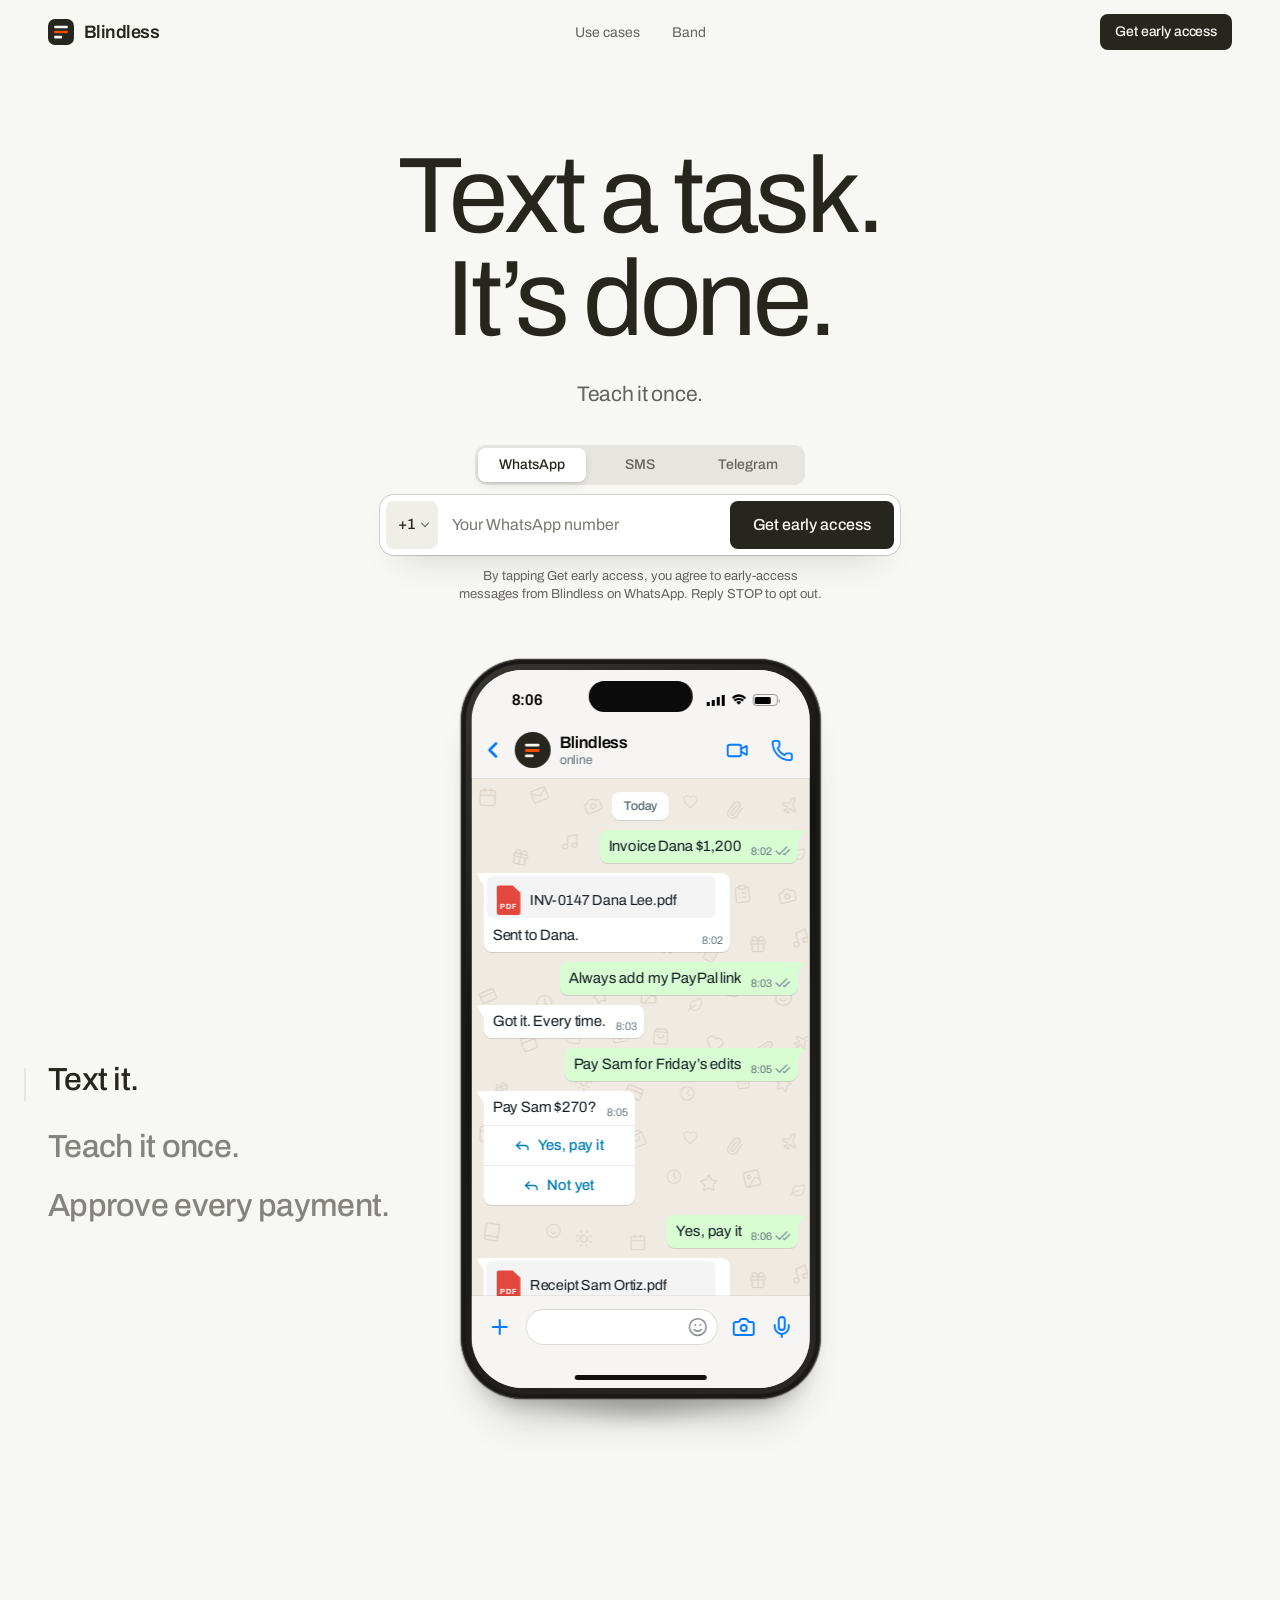
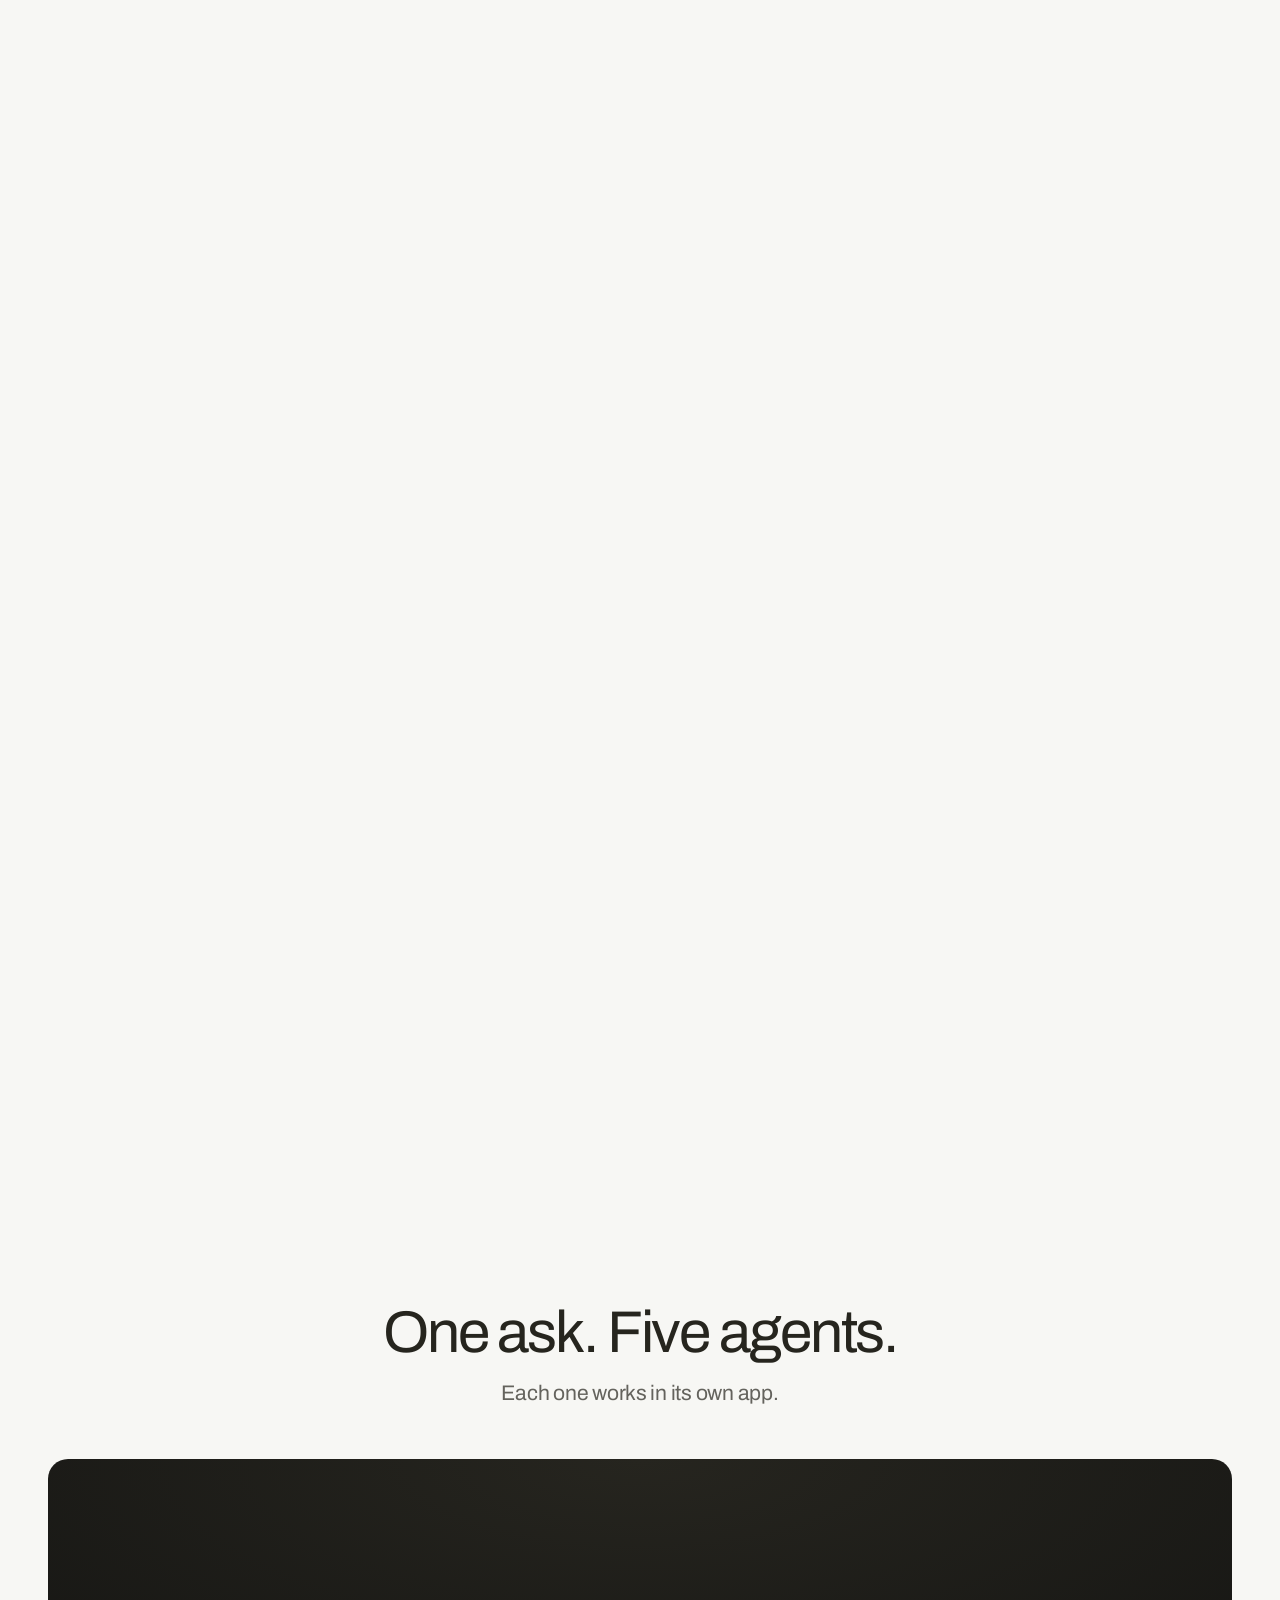
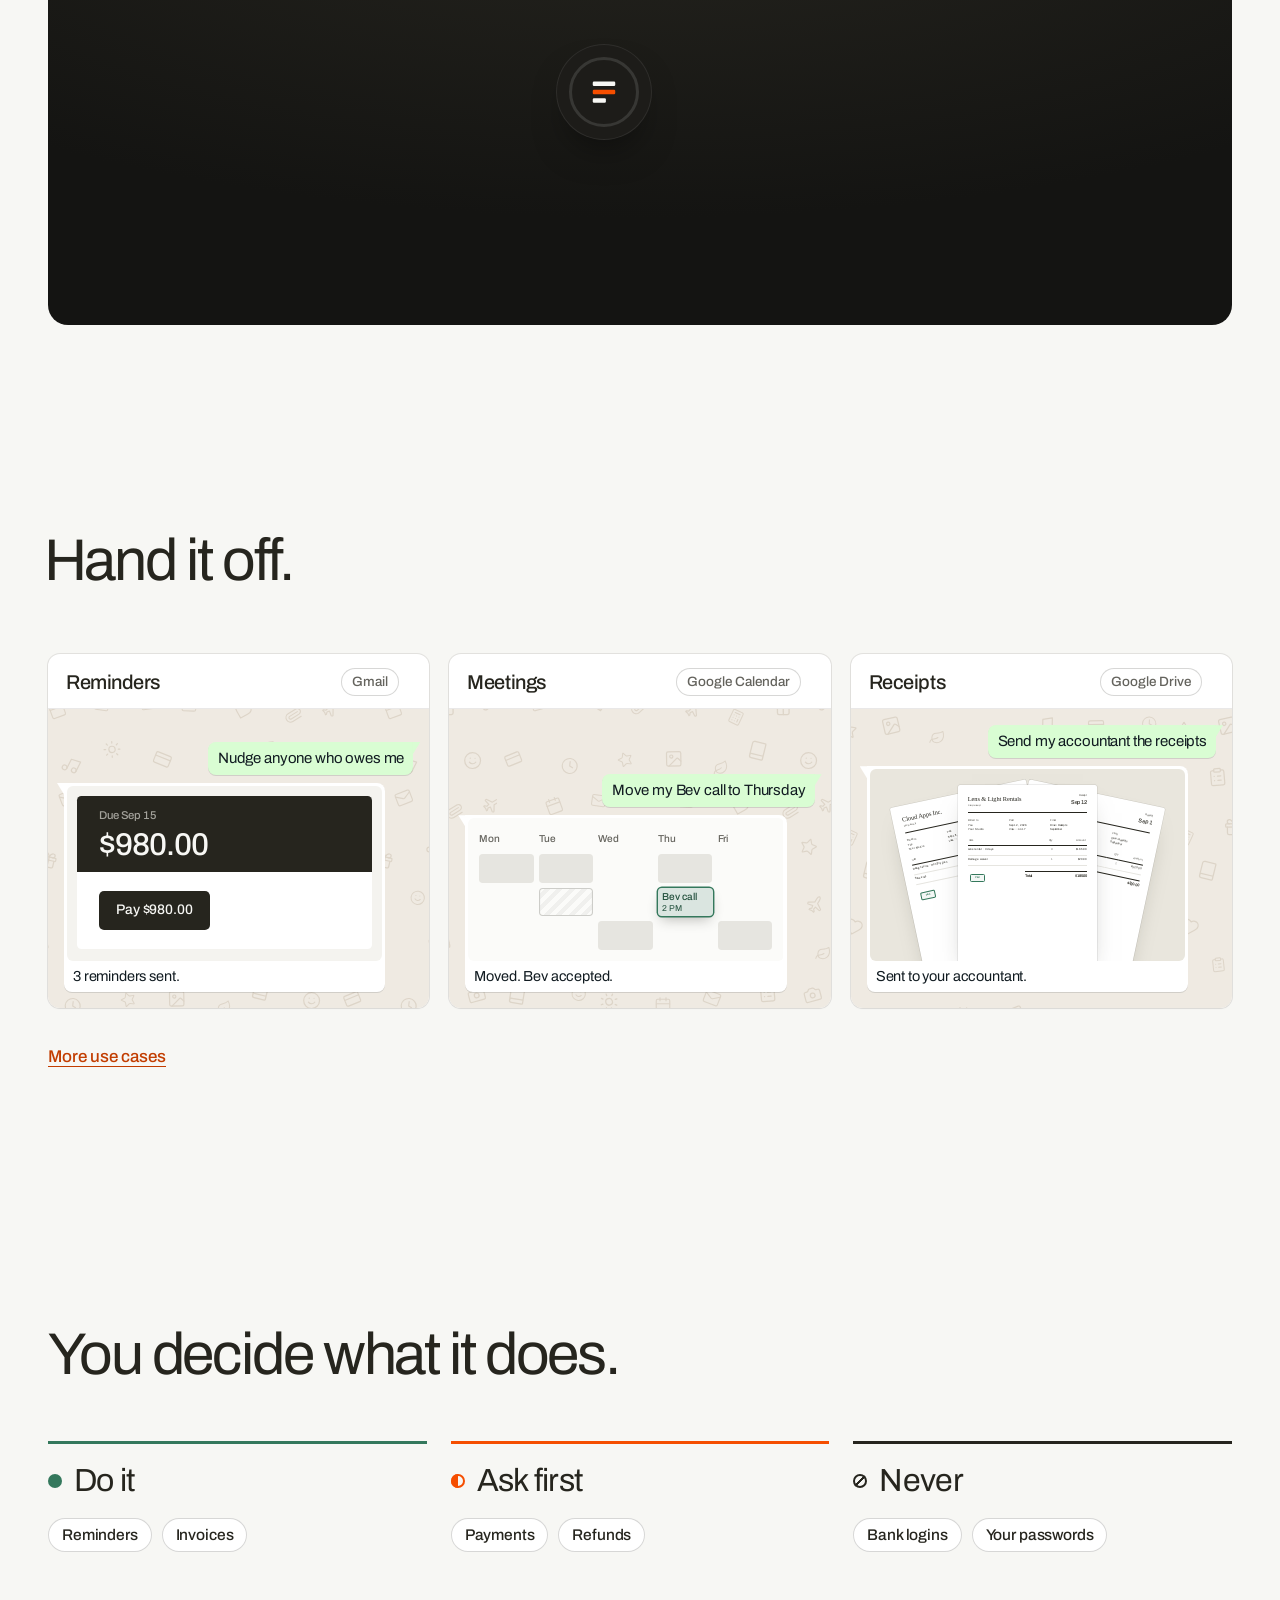
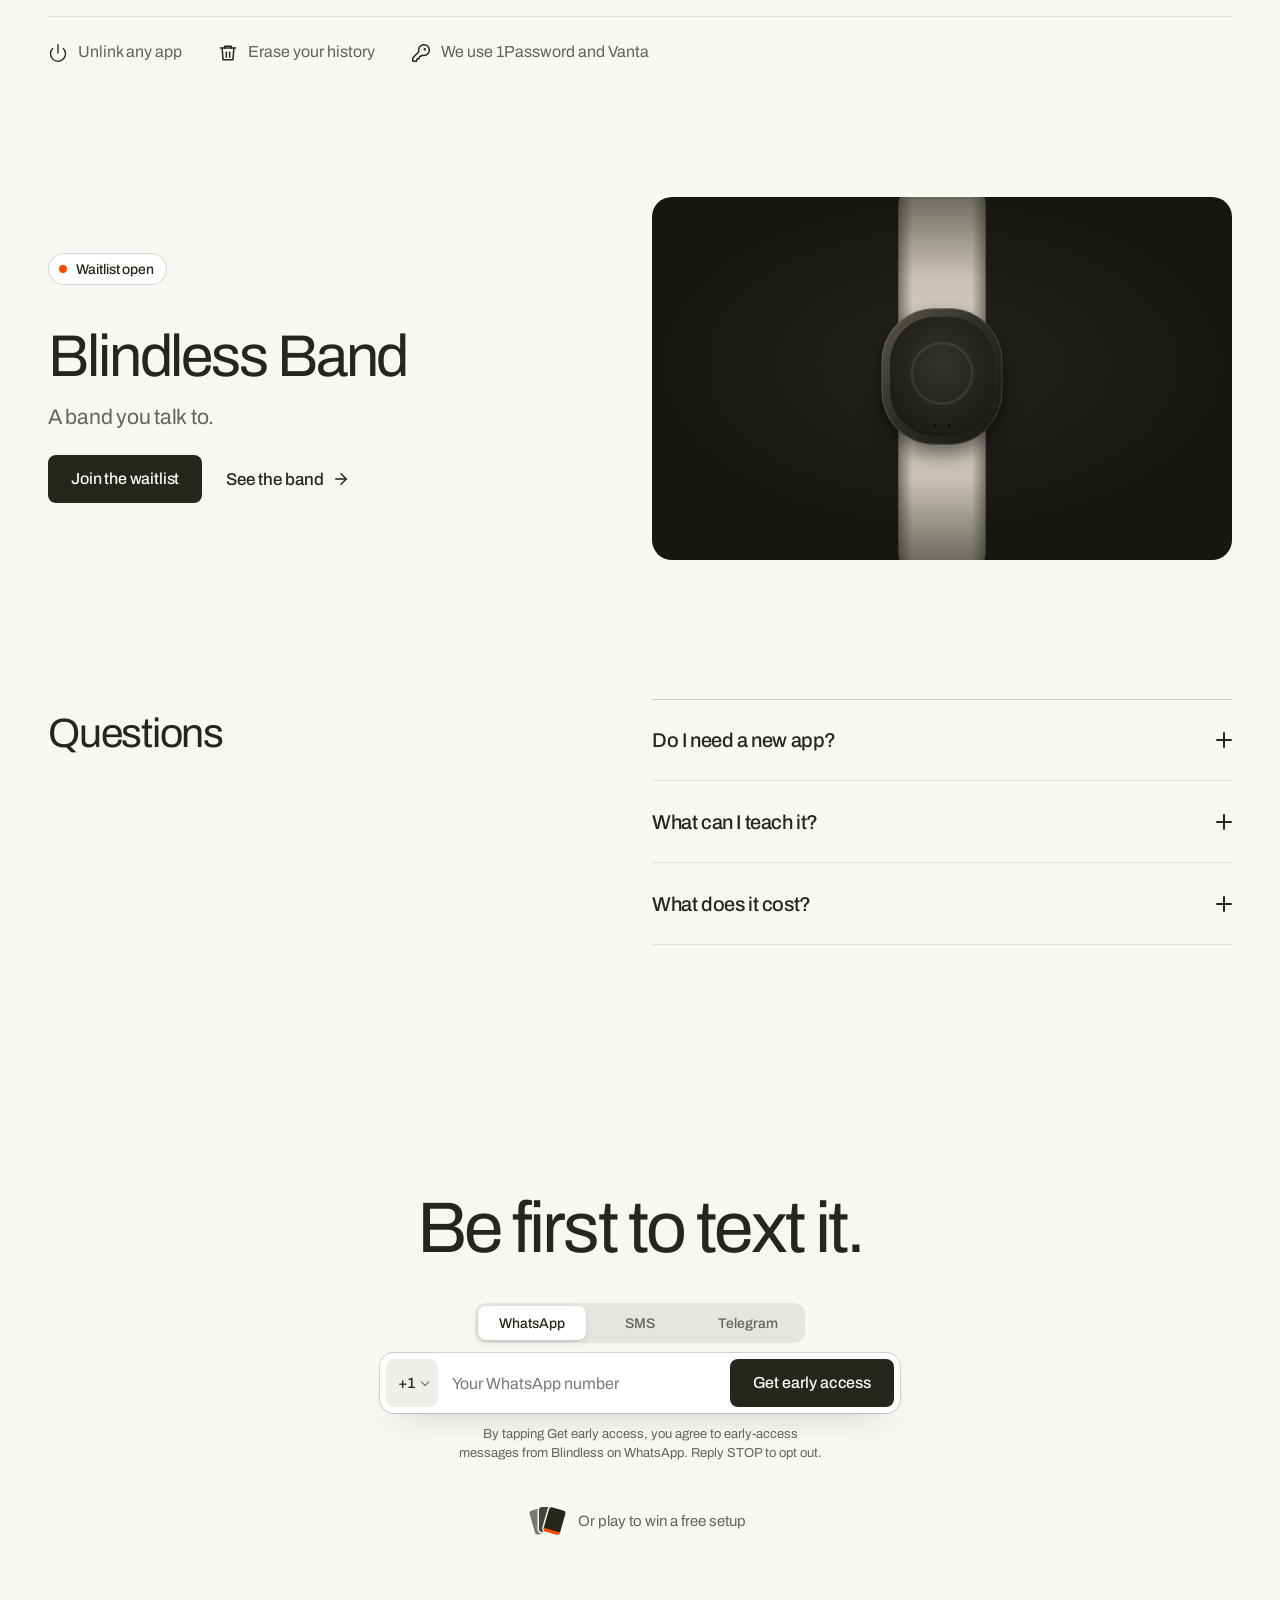
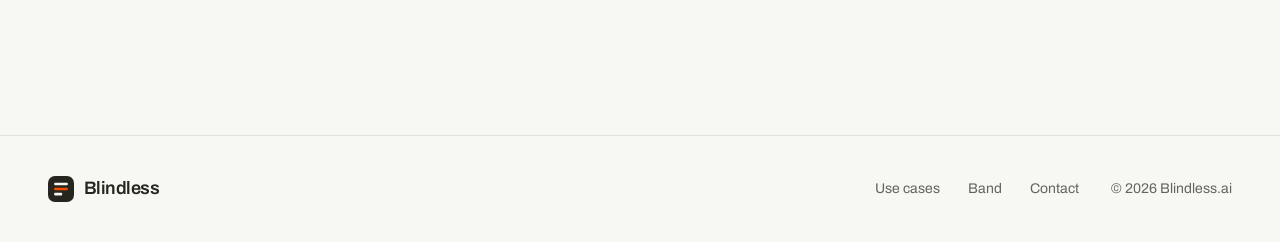
==== commit c9ce21e1: "Add the agents animation, band waitlist and use-case files Built with node sites/build-pages.mjs fro" ====
--- a/index.html
+++ b/index.html
@@ -127,6 +127,11 @@
     <symbol id="i-key" viewBox="0 0 24 24"><g fill="none" stroke="currentColor" stroke-width="1.8" stroke-linecap="round" stroke-linejoin="round"><path d="M2.586 17.414A2 2 0 0 0 2 18.828V21a1 1 0 0 0 1 1h3a1 1 0 0 0 1-1v-1a1 1 0 0 1 1-1h1a1 1 0 0 0 1-1v-1a1 1 0 0 1 1-1h.172a2 2 0 0 0 1.414-.586l.814-.814a6.5 6.5 0 1 0-4-4z"/><circle cx="16.5" cy="7.5" r=".6" fill="currentColor"/></g></symbol>
     <symbol id="i-shield" viewBox="0 0 24 24"><g fill="none" stroke="currentColor" stroke-width="1.8" stroke-linecap="round" stroke-linejoin="round"><path d="M20 13c0 5-3.5 7.5-7.66 8.95a1 1 0 0 1-.67-.01C7.5 20.5 4 18 4 13V6a1 1 0 0 1 1-1c2 0 4.5-1.2 6.24-2.72a1.17 1.17 0 0 1 1.52 0C14.51 3.81 17 5 19 5a1 1 0 0 1 1 1z"/><path d="m9 12 2 2 4-4"/></g></symbol>
     <symbol id="i-cards" viewBox="0 0 24 24"><g fill="none" stroke="currentColor" stroke-width="1.8" stroke-linejoin="round"><rect x="2.8" y="6.2" width="10" height="14.5" rx="1.8" transform="rotate(-12 7.8 13.45)"/><rect x="10.5" y="3.5" width="10" height="14.5" rx="1.8" transform="rotate(10 15.5 10.75)" fill="currentColor"/></g></symbol>
+    <symbol id="i-app-ig" viewBox="0 0 32 32"><defs><radialGradient id="i-app-ig-g" cx=".3" cy="1.07" r="1.5"><stop offset="0" stop-color="#fdf497"/><stop offset=".08" stop-color="#fdf497"/><stop offset=".45" stop-color="#fd5949"/><stop offset=".62" stop-color="#d6249f"/><stop offset=".92" stop-color="#285aeb"/></radialGradient></defs><rect width="32" height="32" rx="8" fill="url(#i-app-ig-g)"/><rect x="7.5" y="7.5" width="17" height="17" rx="5" fill="none" stroke="#fff" stroke-width="2.2"/><circle cx="16" cy="16" r="4" fill="none" stroke="#fff" stroke-width="2.2"/><circle cx="21.4" cy="10.6" r="1.3" fill="#fff"/></symbol>
+    <symbol id="i-app-gpt" viewBox="0 0 32 32"><rect width="32" height="32" rx="8" fill="#0f0f0f"/><g fill="none" stroke="#fff" stroke-width="1.7"><rect x="12.9" y="6.2" width="6.2" height="12.2" rx="3.1"/><rect x="12.9" y="6.2" width="6.2" height="12.2" rx="3.1" transform="rotate(60 16 16)"/><rect x="12.9" y="6.2" width="6.2" height="12.2" rx="3.1" transform="rotate(120 16 16)"/><rect x="12.9" y="6.2" width="6.2" height="12.2" rx="3.1" transform="rotate(180 16 16)"/><rect x="12.9" y="6.2" width="6.2" height="12.2" rx="3.1" transform="rotate(240 16 16)"/><rect x="12.9" y="6.2" width="6.2" height="12.2" rx="3.1" transform="rotate(300 16 16)"/></g></symbol>
+    <symbol id="i-app-crm" viewBox="0 0 32 32"><rect width="32" height="32" rx="8" fill="#f54e00"/><circle cx="12.5" cy="13" r="3.6" fill="#fff"/><path d="M6.3 23.2c.7-3.3 3.2-5.2 6.2-5.2s5.5 1.9 6.2 5.2z" fill="#fff"/><path d="M20.5 11.5h5M20.5 15h5M21.5 18.5h4" stroke="#fff" stroke-width="1.8" stroke-linecap="round"/></symbol>
+    <symbol id="i-app-gmail" viewBox="0 0 32 32"><rect width="32" height="32" rx="8" fill="#fff"/><path d="M6.5 11.4v11.1c0 .8.7 1.5 1.5 1.5h2.8V14.6z" fill="#4285f4"/><path d="M21.2 14.6V24H24c.8 0 1.5-.7 1.5-1.5V11.4z" fill="#34a853"/><path d="M21.2 9.6v5l4.3-3.2V9.9c0-1.7-1.9-2.6-3.3-1.6z" fill="#fbbc04"/><path d="M10.8 14.6v-5l5.2 3.9 5.2-3.9v5L16 18.5z" fill="#ea4335"/><path d="M6.5 9.9v1.5l4.3 3.2v-5l-1-.8c-1.4-1-3.3-.1-3.3 1.1z" fill="#c5221f"/></symbol>
+    <symbol id="i-app-gcal" viewBox="0 0 32 32"><rect width="32" height="32" rx="8" fill="#fff"/><rect x="7" y="7" width="18" height="18" rx="2.6" fill="#fff" stroke="#4285f4" stroke-width="1.8"/><path d="M7 9.6A2.6 2.6 0 0 1 9.6 7h12.8A2.6 2.6 0 0 1 25 9.6V12H7z" fill="#4285f4"/><text x="16" y="22.3" text-anchor="middle" font-family="Archivo, Arial, sans-serif" font-size="8.4" font-weight="700" fill="#1967d2">31</text></symbol>
   </svg>
 
   <header class="nav" id="top">
@@ -251,6 +256,34 @@
         </div>
       </div>
       <p class="sr-only">Example: you text Blindless to invoice Dana $1,200 and it sends the PDF. You tell it to always add your PayPal link, and it remembers. You ask it to pay Sam; it asks first, you say yes, and it saves the receipt to Drive.</p>
+    </section>
+
+    <!-- One ask, one agent per app -->
+    <section id="agents" class="section ag-sec" aria-labelledby="agents-title">
+      <div class="wrap">
+        <div class="head head--center" data-reveal>
+          <h2 id="agents-title" class="h2">One ask. Five&nbsp;agents.</h2>
+          <p class="lead">Each one works in its own&nbsp;app.</p>
+        </div>
+        <figure class="ag" data-agents data-reveal>
+          <div class="ag__scene" aria-hidden="true">
+            <svg class="ag__wires" focusable="false"></svg>
+            <div class="ag__chat">
+              <p class="ag__msg ag__msg--out" data-ag-ask>Handle today’s&nbsp;orders</p>
+              <p class="ag__msg ag__msg--in">Done. 12 orders&nbsp;handled.</p>
+            </div>
+            <div class="ag__hub" data-ag-hub><svg class="ag__mark"><use href="#i-logo"/></svg></div>
+            <ol class="ag__list">
+              <li class="ag__agent" data-agent><svg class="ag__app" aria-hidden="true"><use href="#i-app-ig"/></svg><span class="ag__txt"><b>Read order&nbsp;DMs</b><small>Instagram</small></span><i class="ag__state"></i></li>
+              <li class="ag__agent" data-agent><svg class="ag__app" aria-hidden="true"><use href="#i-app-gpt"/></svg><span class="ag__txt"><b>Write the&nbsp;replies</b><small>ChatGPT</small></span><i class="ag__state"></i></li>
+              <li class="ag__agent" data-agent><svg class="ag__app" aria-hidden="true"><use href="#i-app-crm"/></svg><span class="ag__txt"><b>Save new&nbsp;customers</b><small>Your CRM</small></span><i class="ag__state"></i></li>
+              <li class="ag__agent" data-agent><svg class="ag__app" aria-hidden="true"><use href="#i-app-gmail"/></svg><span class="ag__txt"><b>Send the&nbsp;invoices</b><small>Gmail</small></span><i class="ag__state"></i></li>
+              <li class="ag__agent" data-agent><svg class="ag__app" aria-hidden="true"><use href="#i-app-gcal"/></svg><span class="ag__txt"><b>Book the&nbsp;pickups</b><small>Google Calendar</small></span><i class="ag__state"></i></li>
+            </ol>
+          </div>
+          <figcaption class="sr-only">Example: you text “Handle today’s orders.” Blindless starts five agents, each in its own app: Instagram reads the order messages, ChatGPT writes the replies, your CRM saves the new customers, Gmail sends the invoices and Google Calendar books the pickups. Then it texts back: “Done. 12 orders handled.”</figcaption>
+        </figure>
+      </div>
     </section>
 
     <!-- Hand it off: three tasks, each a finished result -->
@@ -415,9 +448,13 @@
     <section id="band" class="bd-teaser" aria-labelledby="band-title">
       <div class="wrap bd-split">
         <div class="head" data-reveal>
-          <h2 id="band-title" class="h2">Soon, just say&nbsp;it.</h2>
+          <p class="bd-status"><i aria-hidden="true"></i>Waitlist open</p>
+          <h2 id="band-title" class="h2">Blindless&nbsp;Band</h2>
           <p class="lead">A band you talk&nbsp;to.</p>
-          <a class="bd-more" href="band.html">See the band<svg class="ico" aria-hidden="true"><use href="#i-arrow-right"/></svg></a>
+          <div class="bd-buy">
+            <a class="btn btn--ink" href="band.html#join">Join the waitlist</a>
+            <a class="bd-more" href="band.html">See the band<svg class="ico" aria-hidden="true"><use href="#i-arrow-right"/></svg></a>
+          </div>
         </div>
         <figure class="bd-stage" data-reveal>
           <svg class="bd-art" viewBox="0 0 480 600" aria-hidden="true" focusable="false">
--- a/assets/styles.css
+++ b/assets/styles.css
@@ -3684,8 +3684,9 @@
   font-size: 14px;
   font-weight: 500;
   letter-spacing: -0.005em;
-  animation: rise 1200ms var(--ease-out) 60ms both;
-}
+  justify-self: start;
+}
+.bd-hero .bd-status { animation: rise 1200ms var(--ease-out) 60ms both; }
 .bd-status i { width: 8px; height: 8px; border-radius: 50%; background: var(--orange); animation: bd-ping 2.4s var(--ease) infinite; }
 @keyframes bd-ping { 0% { box-shadow: 0 0 0 0 rgba(245, 78, 0, 0.45); } 70%, 100% { box-shadow: 0 0 0 8px rgba(245, 78, 0, 0); } }
 .bd-hero__cta { margin-top: 34px; animation: rise 1200ms var(--ease-out) 520ms both; }
@@ -3752,3 +3753,235 @@
 @media (max-width: 1023px) and (max-height: 500px) and (orientation: landscape) {
   :root[data-site="blindless"] .uc-top { padding-block: 24px 32px; }
 }
+
+/* ---------- Use cases: the work itself, attached to each answer ---------- */
+.uc-card__head { display: flex; align-items: center; gap: 12px; padding: 20px 22px 0; }
+.uc-card__head .uc-card__title { padding: 0; }
+.uc-card__icon { display: grid; place-items: center; width: 40px; height: 40px; flex: none; border-radius: 10px; background: var(--paper); color: var(--ink); box-shadow: inset 0 0 0 1px var(--line); }
+.uc-card__icon .ico { width: 22px; height: 22px; }
+.uc-card .wimg__pic { aspect-ratio: 5 / 4; }
+.uc-card .wdoc__page { height: auto; aspect-ratio: 100 / 62; }
+.dv__pages .paper--shot { border-radius: 8px; overflow: hidden; }
+
+/* A screenshot: an app's screen drawn to the page's width. */
+.paper--shot { background: #fbfbf9; }
+.shot { padding: 5cqi 5cqi 6cqi; font-family: var(--font); font-size: 3.1cqi; line-height: 1.3; letter-spacing: -0.01em; color: var(--ink); font-variant-numeric: tabular-nums; }
+.shot__bar { display: flex; align-items: center; justify-content: space-between; gap: 3cqi; margin-bottom: 4cqi; }
+.shot__bar b { font-size: 1.7em; font-weight: 600; letter-spacing: -0.025em; }
+.shot__bar span { font-size: 0.95em; color: var(--stone-text); }
+.shot__bar .shot__pill { padding: 0.35em 0.9em; border-radius: 99px; background: rgba(245, 78, 0, 0.1); color: var(--orange-text); font-size: 0.85em; font-weight: 600; white-space: nowrap; }
+
+/* Salon: tomorrow's book, every client reminded. */
+.appts { display: grid; gap: 1.8cqi; }
+.appts li { --c: #d7a6b8; display: grid; grid-template-columns: 11cqi minmax(0, 1fr) auto; align-items: center; gap: 2.6cqi; padding: 2.4cqi 3cqi 2.4cqi 3.8cqi; border-radius: 1.8cqi; background: #fff; box-shadow: inset 1cqi 0 0 var(--c), 0 0 0 0.25cqi rgba(38, 37, 30, 0.07); }
+.appts li:nth-child(4n + 2) { --c: #a9c2e0; }
+.appts li:nth-child(4n + 3) { --c: #b5d1a3; }
+.appts li:nth-child(4n) { --c: #e6c08a; }
+.appts time { font-weight: 600; }
+.appts b { display: block; font-weight: 600; }
+.appts span { display: block; margin-top: 0.15em; font-size: 0.9em; color: var(--stone-text); }
+.appts i { display: inline-flex; align-items: center; gap: 0.45em; padding: 0.4em 0.85em; border-radius: 99px; background: rgba(52, 120, 92, 0.12); color: #23513e; font-size: 0.82em; font-style: normal; font-weight: 600; }
+.appts i::before { content: ""; width: 0.5em; height: 0.5em; border-radius: 50%; background: var(--green); }
+
+/* Café: the register's item grid, one tile sold out. */
+.pos { display: grid; grid-template-columns: repeat(3, minmax(0, 1fr)); gap: 2.4cqi; }
+.pos li { --c: #c98a2e; display: grid; grid-template-rows: 1fr auto auto; min-height: 25cqi; padding: 2.8cqi; border-radius: 2cqi; background: var(--c); color: #fff; }
+.pos i { font-size: 1.9em; font-style: normal; font-weight: 600; line-height: 1; letter-spacing: -0.03em; opacity: 0.85; }
+.pos b { display: block; margin-top: 3cqi; font-weight: 600; line-height: 1.15; }
+.pos span { display: block; margin-top: 0.3em; font-size: 0.92em; opacity: 0.9; }
+.pos .pos--choc { --c: #6b4631; }
+.pos .pos--almond { --c: #b0875a; }
+.pos .pos--bun { --c: #9c5a34; }
+.pos .pos--loaf { --c: #857054; }
+.pos .pos--latte { --c: #56707d; }
+.pos .is-out { background: #ebe9e3; color: var(--stone-text); }
+.pos .is-out span { justify-self: start; padding: 0.3em 0.8em; border-radius: 99px; background: #b3261e; color: #fff; font-size: 0.82em; font-weight: 700; letter-spacing: 0.02em; opacity: 1; }
+
+/* Real estate: the disclosure, with the house on its cover. */
+.pg--disc .disc__photo { display: block; width: 100%; height: auto; aspect-ratio: 400 / 170; margin-top: 4cqi; border-radius: 1.4cqi; }
+.disc__title { margin-top: 4cqi; font-size: 4.4cqi; font-weight: 500; letter-spacing: -0.025em; }
+.pg--disc .pg__lines td:nth-child(2) { color: var(--ink); }
+
+/* Home services: the route, the job and the new arrival time. */
+.shot--job { padding: 0; }
+.jobmap { display: block; width: 100%; height: auto; aspect-ratio: 400 / 170; }
+.jobcard { padding: 4cqi 5cqi 5cqi; }
+.jobcard__top { display: flex; align-items: center; justify-content: space-between; gap: 3cqi; }
+.jobcard__top b { font-size: 1.3em; font-weight: 600; letter-spacing: -0.02em; }
+.jobcard__top span { padding: 0.35em 0.85em; border-radius: 99px; background: rgba(245, 78, 0, 0.1); color: var(--orange-text); font-weight: 600; white-space: nowrap; }
+.jobcard__top s { margin-right: 0.25em; color: var(--stone-text); font-weight: 500; }
+.jobcard__who { margin-top: 1.2cqi; color: var(--stone-text); }
+.jobcard__msg { width: fit-content; max-width: 88%; margin: 3.6cqi 0 0 auto; padding: 2.4cqi 3cqi; border-radius: 2cqi 0.6cqi 2cqi 2cqi; background: #d9fdd3; color: #111b21; }
+.jobcard__msg small { display: block; margin-top: 0.6cqi; font-size: 0.78em; color: #667781; text-align: right; }
+
+/* Online shop: the order, where it is, when it lands. */
+.order__item { display: grid; grid-template-columns: 14cqi minmax(0, 1fr) auto; align-items: center; gap: 3cqi; padding: 2.6cqi; border-radius: 2cqi; background: #fff; box-shadow: 0 0 0 0.25cqi rgba(38, 37, 30, 0.07); }
+.order__pic { position: relative; display: block; aspect-ratio: 1; border-radius: 1.6cqi; background: #efe6d8; }
+.order__pic i { position: absolute; left: 26%; top: 28%; width: 36%; height: 44%; border-radius: 0 0 1.4cqi 1.4cqi; background: #cdb48d; }
+.order__pic i::after { content: ""; position: absolute; left: 96%; top: 16%; width: 40%; height: 48%; border: 1.1cqi solid #cdb48d; border-left: 0; border-radius: 0 50% 50% 0; }
+.order__item b { display: block; font-weight: 600; }
+.order__item span { display: block; margin-top: 0.15em; font-size: 0.9em; color: var(--stone-text); }
+.order__item em { font-style: normal; font-weight: 600; }
+.track { display: grid; grid-template-columns: repeat(4, minmax(0, 1fr)); margin-top: 5cqi; }
+.track li { position: relative; display: grid; justify-items: center; gap: 1.6cqi; text-align: center; font-size: 0.82em; line-height: 1.2; color: var(--stone-text); }
+.track li::before { content: ""; z-index: 1; width: 3.2cqi; height: 3.2cqi; border-radius: 50%; background: #d5d3cc; box-shadow: 0 0 0 1cqi #fbfbf9; }
+.track li::after { content: ""; position: absolute; top: 1.35cqi; left: -50%; width: 100%; height: 0.5cqi; background: #d5d3cc; }
+.track li:first-child::after { content: none; }
+.track .is-done::before,
+.track .is-done::after,
+.track .is-now::after { background: var(--green); }
+.track .is-now::before { background: var(--orange); box-shadow: 0 0 0 1cqi #fbfbf9, 0 0 0 2cqi rgba(245, 78, 0, 0.22); }
+.track .is-now { color: var(--ink); font-weight: 600; }
+.order__eta { display: flex; justify-content: space-between; align-items: baseline; gap: 3cqi; margin-top: 5cqi; padding-top: 3.6cqi; border-top: 0.25cqi solid var(--pebble); }
+.order__eta b { font-size: 1.25em; font-weight: 600; }
+.order__eta span { font-size: 0.85em; color: var(--stone-text); }
+.order__sent { display: flex; align-items: center; gap: 0.5em; margin-top: 2.6cqi; color: #23513e; font-size: 0.9em; font-weight: 600; }
+.order__sent::before { content: ""; width: 0.55em; height: 0.55em; border-radius: 50%; background: var(--green); }
+@container dvpage (max-width: 480px) {
+  .shot { font-size: 3.8cqi; }
+  .disc__title { font-size: 5cqi; }
+}
+
+/* ---------- Agents: one ask, one agent per app ---------- */
+.ag-sec { padding-block: calc(var(--section) * 0.7); }
+.ag-sec .head { margin-bottom: clamp(32px, 4vw, 56px); }
+.ag { position: relative; overflow: hidden; border-radius: 20px; background: radial-gradient(120% 110% at 50% 0%, #26251f 0%, #141412 70%); color: var(--on-dark); }
+.ag__scene {
+  --ag-flow: side;
+  position: relative;
+  display: grid;
+  grid-template-columns: minmax(0, 1fr) 96px minmax(0, 1.2fr);
+  grid-template-rows: 1fr 1fr;
+  grid-template-areas: "ask hub list" "reply hub list";
+  align-items: center;
+  column-gap: clamp(56px, 7vw, 120px);
+  row-gap: 14px;
+  padding: clamp(36px, 5vw, 64px) clamp(28px, 4.4vw, 64px);
+  transition: opacity 500ms var(--ease);
+}
+.ag__wires { position: absolute; inset: 0; width: 100%; height: 100%; overflow: visible; pointer-events: none; }
+.ag__wire { fill: none; stroke: rgba(247, 247, 244, 0.2); stroke-width: 1.5; stroke-linecap: round; transition: stroke-dashoffset 650ms var(--ease-out), stroke 500ms var(--ease); }
+.ag__wire.is-done { stroke: rgba(69, 179, 132, 0.6); }
+.ag__flow { fill: none; stroke: #ff6a1f; stroke-width: 2.5; stroke-linecap: round; stroke-dasharray: 0.07 0.93; opacity: 0; transition: opacity 300ms var(--ease); }
+.ag__flow.is-on { opacity: 1; animation: ag-flow 1.1s linear infinite; }
+@keyframes ag-flow { from { stroke-dashoffset: 1; } to { stroke-dashoffset: 0; } }
+
+.ag__msg { position: relative; z-index: 1; display: flex; align-items: center; gap: 10px; width: fit-content; max-width: 100%; padding: 8px 12px 9px; border-radius: 10px; font-family: var(--phone-font); font-size: 16.5px; line-height: 21px; color: #e9edef; box-shadow: 0 1px 0.5px rgba(0, 0, 0, 0.3); }
+.ag__chat { grid-area: 1 / 1 / 3 / 2; position: relative; z-index: 1; display: grid; gap: 12px; align-self: center; justify-self: end; }
+.ag__msg--out { justify-self: end; border-top-right-radius: 2px; background: #005c4b; }
+.ag__msg--in { justify-self: start; border-top-left-radius: 2px; background: #202c33; }
+.ag--voice .ag__msg { padding: 7px 18px 7px 7px; border-radius: 999px; font-family: var(--font); font-size: 17px; letter-spacing: -0.01em; background: rgba(247, 247, 244, 0.09); box-shadow: none; }
+.ag--voice .ag__msg .ico { flex: none; width: 32px; height: 32px; padding: 7px; border-radius: 50%; background: rgba(247, 247, 244, 0.12); color: var(--on-dark); }
+.ag--voice .ag__msg--in .ico { background: var(--on-dark); color: #161613; }
+
+.ag__hub { grid-area: hub; position: relative; z-index: 1; display: grid; place-items: center; width: 96px; height: 96px; border-radius: 50%; background: #1d1c19; box-shadow: inset 0 0 0 1px rgba(247, 247, 244, 0.08), 0 20px 40px -20px rgba(0, 0, 0, 0.7); }
+.ag__hub::before,
+.ag__hub::after { content: ""; position: absolute; inset: 13px; border: 3px solid transparent; border-radius: 50%; }
+.ag__hub::before { --rc: #45b384; border-color: var(--rc); box-shadow: 0 0 18px -2px var(--rc); transition: border-color 400ms var(--ease), box-shadow 400ms var(--ease); }
+.ag__hub::after { border-top-color: #ff6a1f; opacity: 0; transition: opacity 300ms var(--ease); animation: bd-turn 1.1s linear infinite; }
+.ag__mark { position: relative; width: 30px; height: 30px; color: var(--on-dark); }
+
+.ag__list { grid-area: list; position: relative; z-index: 1; display: grid; gap: 12px; }
+.ag__agent { position: relative; display: grid; grid-template-columns: 38px minmax(0, 1fr) 22px; align-items: center; gap: 14px; overflow: hidden; padding: 10px 14px 10px 10px; border-radius: 14px; background: #1f1e1b; box-shadow: inset 0 0 0 1px rgba(247, 247, 244, 0.09); }
+.ag__app { width: 38px; height: 38px; border-radius: 9px; }
+.ag__txt { min-width: 0; }
+.ag__txt b { display: block; font-size: 16px; font-weight: 500; line-height: 1.25; letter-spacing: -0.01em; }
+.ag__txt small { display: block; margin-top: 2px; font-size: 13px; line-height: 1.2; color: var(--on-dark-2); }
+.ag__state { position: relative; width: 22px; height: 22px; border-radius: 50%; background: #45b384; transition: background-color 300ms var(--ease), box-shadow 300ms var(--ease); }
+.ag__state::before { content: ""; position: absolute; inset: 0; border: 2px solid transparent; border-top-color: #ff6a1f; border-radius: 50%; opacity: 0; animation: bd-turn 800ms linear infinite; }
+.ag__state::after { content: ""; position: absolute; left: 8px; top: 5px; width: 5px; height: 9px; border: solid #fff; border-width: 0 2px 2px 0; transform: rotate(45deg); transition: opacity 250ms var(--ease), transform 450ms var(--ease-pop); }
+.ag__agent::after { content: ""; position: absolute; left: 0; right: 0; bottom: 0; height: 2px; background: #ff6a1f; transform-origin: 0 50%; transform: scaleX(0); opacity: 0; }
+
+/* Armed: the script plays it, and the scene starts empty but for the hub. */
+.ag.is-armed .ag__wire { stroke-dasharray: 1; stroke-dashoffset: 1; }
+.ag.is-armed .ag__wire.is-on { stroke-dashoffset: 0; }
+.ag.is-armed .ag__msg { opacity: 0; transform: translate3d(0, 10px, 0) scale(0.96); transition: opacity 300ms var(--ease), transform 600ms var(--ease-pop); }
+.ag.is-armed.is-asked .ag__msg--out,
+.ag.is-armed.is-done .ag__msg--in { opacity: 1; transform: none; }
+.ag.is-armed .ag__hub::before { --rc: rgba(247, 247, 244, 0.12); box-shadow: none; }
+.ag.is-armed.is-heard .ag__hub::before { --rc: #f7f7f4; box-shadow: 0 0 18px -2px rgba(247, 247, 244, 0.9); }
+.ag.is-armed.is-fanned .ag__hub::before { --rc: rgba(255, 106, 31, 0.22); box-shadow: none; }
+.ag.is-armed.is-fanned .ag__hub::after { opacity: 1; }
+.ag.is-armed.is-done .ag__hub::before { --rc: #45b384; box-shadow: 0 0 18px -2px #45b384; }
+.ag.is-armed.is-done .ag__hub::after { opacity: 0; }
+.ag.is-armed .ag__agent { opacity: 0; transform: translate3d(var(--fx, 0px), var(--fy, 0px), 0) scale(0.4); transition: opacity 300ms var(--ease), transform 750ms var(--ease-out); }
+.ag.is-armed .ag__agent.is-on { opacity: 1; transform: none; }
+.ag.is-armed .ag__state { background: transparent; box-shadow: inset 0 0 0 2px rgba(255, 106, 31, 0.25); }
+.ag.is-armed .ag__state::before { opacity: 1; }
+.ag.is-armed .ag__state::after { opacity: 0; transform: rotate(45deg) scale(0.3); }
+.ag.is-armed .ag__agent.is-done .ag__state { background: #45b384; box-shadow: none; }
+.ag.is-armed .ag__agent.is-done .ag__state::before { opacity: 0; }
+.ag.is-armed .ag__agent.is-done .ag__state::after { opacity: 1; transform: rotate(45deg); }
+.ag.is-armed .ag__agent.is-on::after { opacity: 1; transform: scaleX(1); transition: transform var(--work, 2s) linear, opacity 200ms var(--ease); }
+.ag.is-armed .ag__agent.is-done::after { opacity: 0; }
+.ag.is-fading .ag__scene { opacity: 0; }
+.ag.is-snap *,
+.ag.is-snap *::before,
+.ag.is-snap *::after { transition: none !important; }
+
+@media (max-width: 767px) {
+  .ag { border-radius: 16px; }
+  .ag__scene {
+    --ag-flow: down;
+    grid-template-columns: 56px minmax(0, 1fr);
+    grid-template-rows: auto;
+    grid-template-areas: "ask ask" "hub ." ". list" "reply reply";
+    column-gap: 0;
+    row-gap: 0;
+    padding: 26px 16px 28px;
+  }
+  .ag__chat { display: contents; }
+  .ag__msg { font-size: 15.5px; line-height: 20px; }
+  .ag__msg--out { grid-area: ask; }
+  .ag__msg--in { grid-area: reply; }
+  .ag--voice .ag__msg { font-size: 15.5px; }
+  .ag__hub { width: 56px; height: 56px; margin-top: 22px; }
+  .ag__hub::before,
+  .ag__hub::after { inset: 8px; border-width: 2.5px; }
+  .ag__mark { width: 20px; height: 20px; }
+  .ag__list { gap: 10px; margin: 6px 0 0 14px; }
+  .ag__agent { grid-template-columns: 34px minmax(0, 1fr) 20px; gap: 12px; padding: 9px 12px 9px 9px; }
+  .ag__app { width: 34px; height: 34px; border-radius: 8px; }
+  .ag__txt b { font-size: 15px; }
+  .ag__state { width: 20px; height: 20px; }
+  .ag__state::after { left: 7px; top: 4px; }
+  .ag__msg--in { margin-top: 22px; }
+}
+
+/* ---------- Waitlist: the band as a product page ---------- */
+.shop { padding-block: calc(var(--section) * 0.7); }
+.shop__grid { display: grid; grid-template-columns: repeat(12, minmax(0, 1fr)); column-gap: 24px; align-items: center; }
+.shop__gallery { grid-column: 1 / span 6; display: grid; gap: 12px; min-width: 0; }
+.shop__stage { aspect-ratio: 4 / 3; }
+.shop__thumbs { display: grid; grid-template-columns: repeat(3, minmax(0, 1fr)); gap: 12px; min-width: 0; margin: 0; padding: 0; border: 0; }
+.shop__thumb { position: relative; display: grid; justify-items: center; gap: 8px; padding: 14px 8px 12px; border-radius: 14px; background: #161613; color: var(--on-dark-2); font-size: 13.5px; font-weight: 500; cursor: pointer; box-shadow: inset 0 0 0 2px transparent; transition: box-shadow 200ms var(--ease), color 200ms var(--ease); }
+.shop__thumb input { position: absolute; opacity: 0; pointer-events: none; }
+.shop__thumb:has(input:checked) { color: var(--on-dark); box-shadow: inset 0 0 0 2px var(--orange); }
+.shop__thumb:has(input:focus-visible) { outline: 2px solid var(--orange); outline-offset: 3px; }
+@media (hover: hover) { .shop__thumb:hover { color: var(--on-dark); } }
+.shop__info { grid-column: 8 / -1; display: grid; justify-items: start; min-width: 0; }
+.shop__title { margin-top: 18px; font-size: clamp(40px, 4.4vw, 64px); font-weight: 400; line-height: 1; letter-spacing: -0.036em; }
+.shop__price { margin-top: 14px; font-size: var(--fs-lead); line-height: 1.3; color: var(--stone-text); }
+.shop__perks { display: grid; gap: 10px; margin-top: 26px; }
+.shop__perks li { display: flex; align-items: center; gap: 10px; font-size: 16.5px; }
+.shop__perks .ico { width: 18px; height: 18px; color: var(--green); }
+.shop__form { margin-top: 30px; }
+.shop__form .chan { margin-inline: 0; }
+/* A picked thumbnail holds the band on that light. */
+.shop:has(input[name="shop-light"]:checked) .shop__stage :is(.bd-ring__state, .bd-stage__state span) { opacity: 0; animation: none; }
+.shop:has(input[value="heard"]:checked) .shop__stage :is(.bd-ring__state--heard, .bd-stage__state span:nth-child(1)),
+.shop:has(input[value="working"]:checked) .shop__stage :is(.bd-ring__state--working, .bd-stage__state span:nth-child(2)),
+.shop:has(input[value="done"]:checked) .shop__stage :is(.bd-ring__state--done, .bd-stage__state span:nth-child(3)) { opacity: 1; }
+.shop:has(input[value="working"]:checked) .shop__stage .bd-ring__state--working { animation: bd-turn 1.6s linear infinite; }
+@media (max-width: 1023px) {
+  .shop__gallery,
+  .shop__info { grid-column: 1 / -1; width: min(100%, 620px); justify-self: center; }
+  .shop__info { margin-top: 40px; }
+}
+@media (max-width: 639px) {
+  .shop__thumbs { gap: 8px; }
+  .shop__thumb { padding: 10px 6px; font-size: 12.5px; }
+}
+
+/* Home: the band as a product card. */
+.bd-buy { display: flex; flex-wrap: wrap; align-items: center; gap: 12px 24px; margin-top: 8px; }
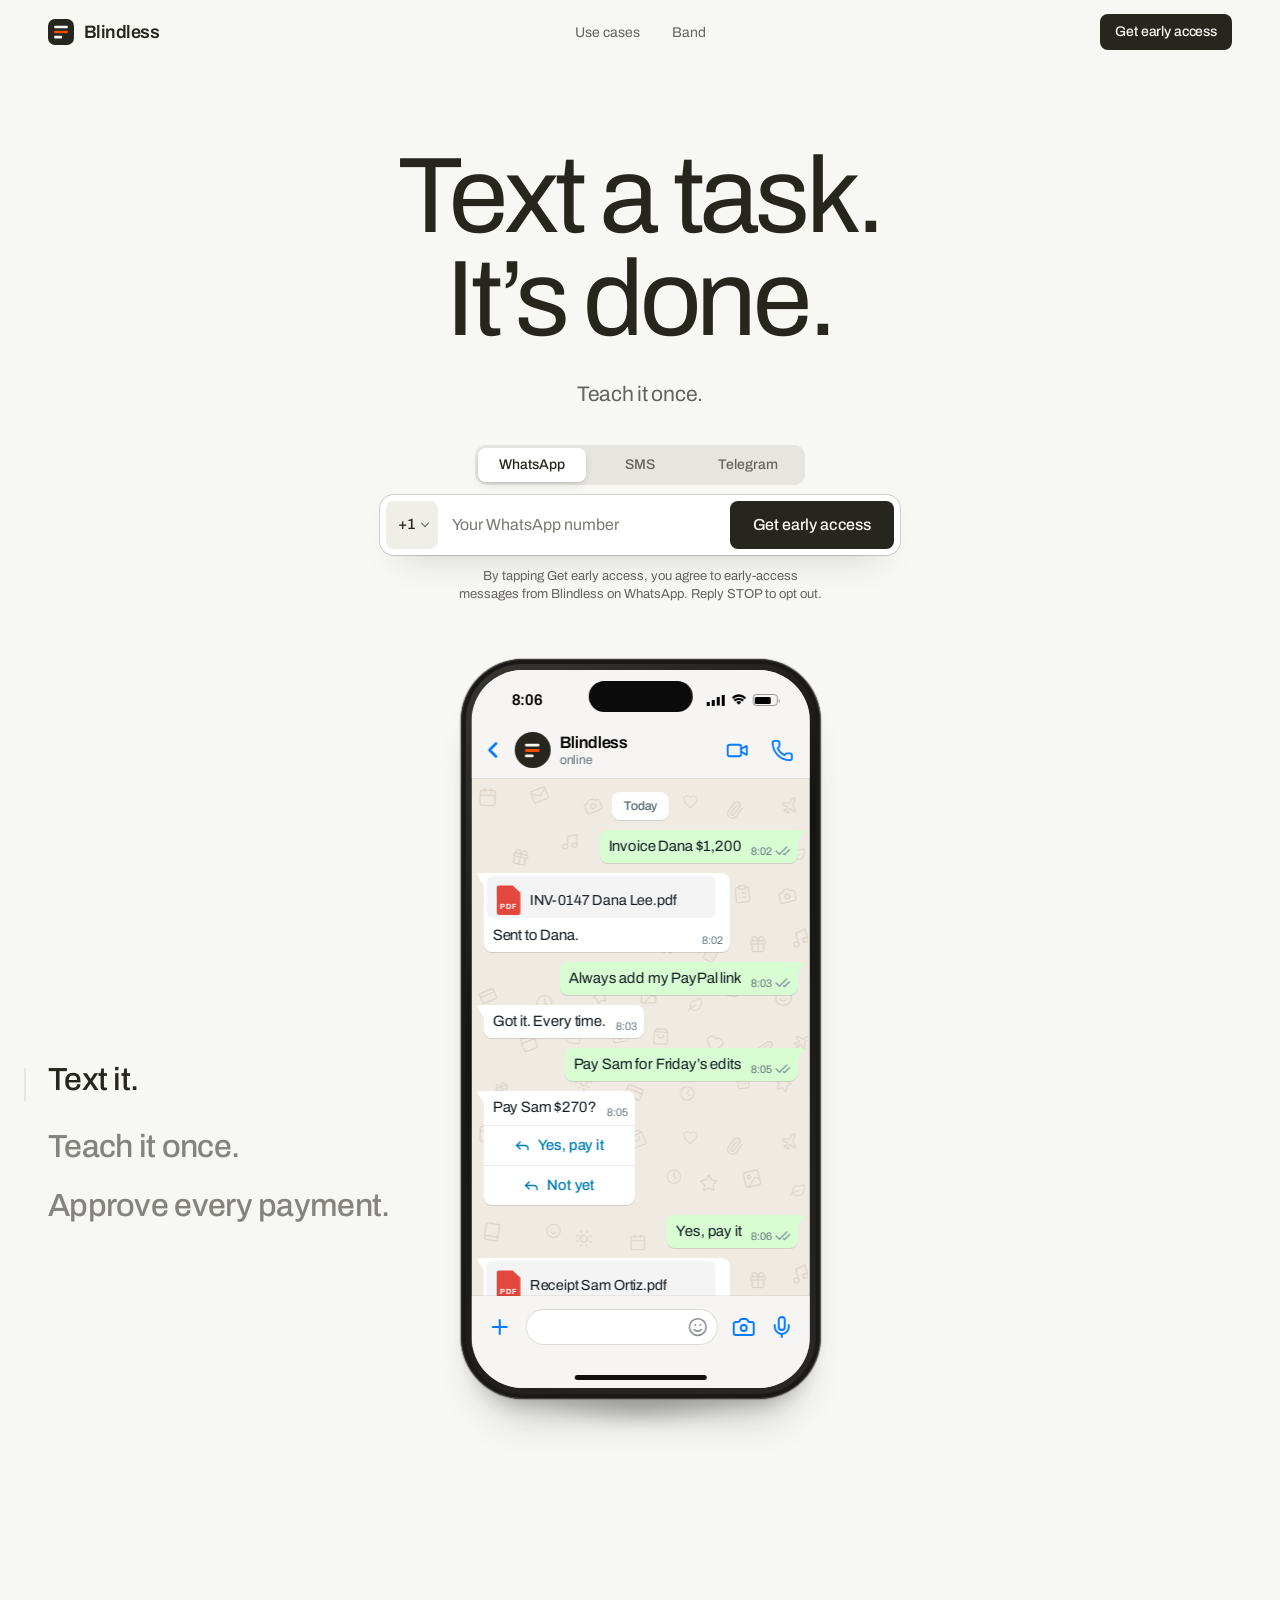
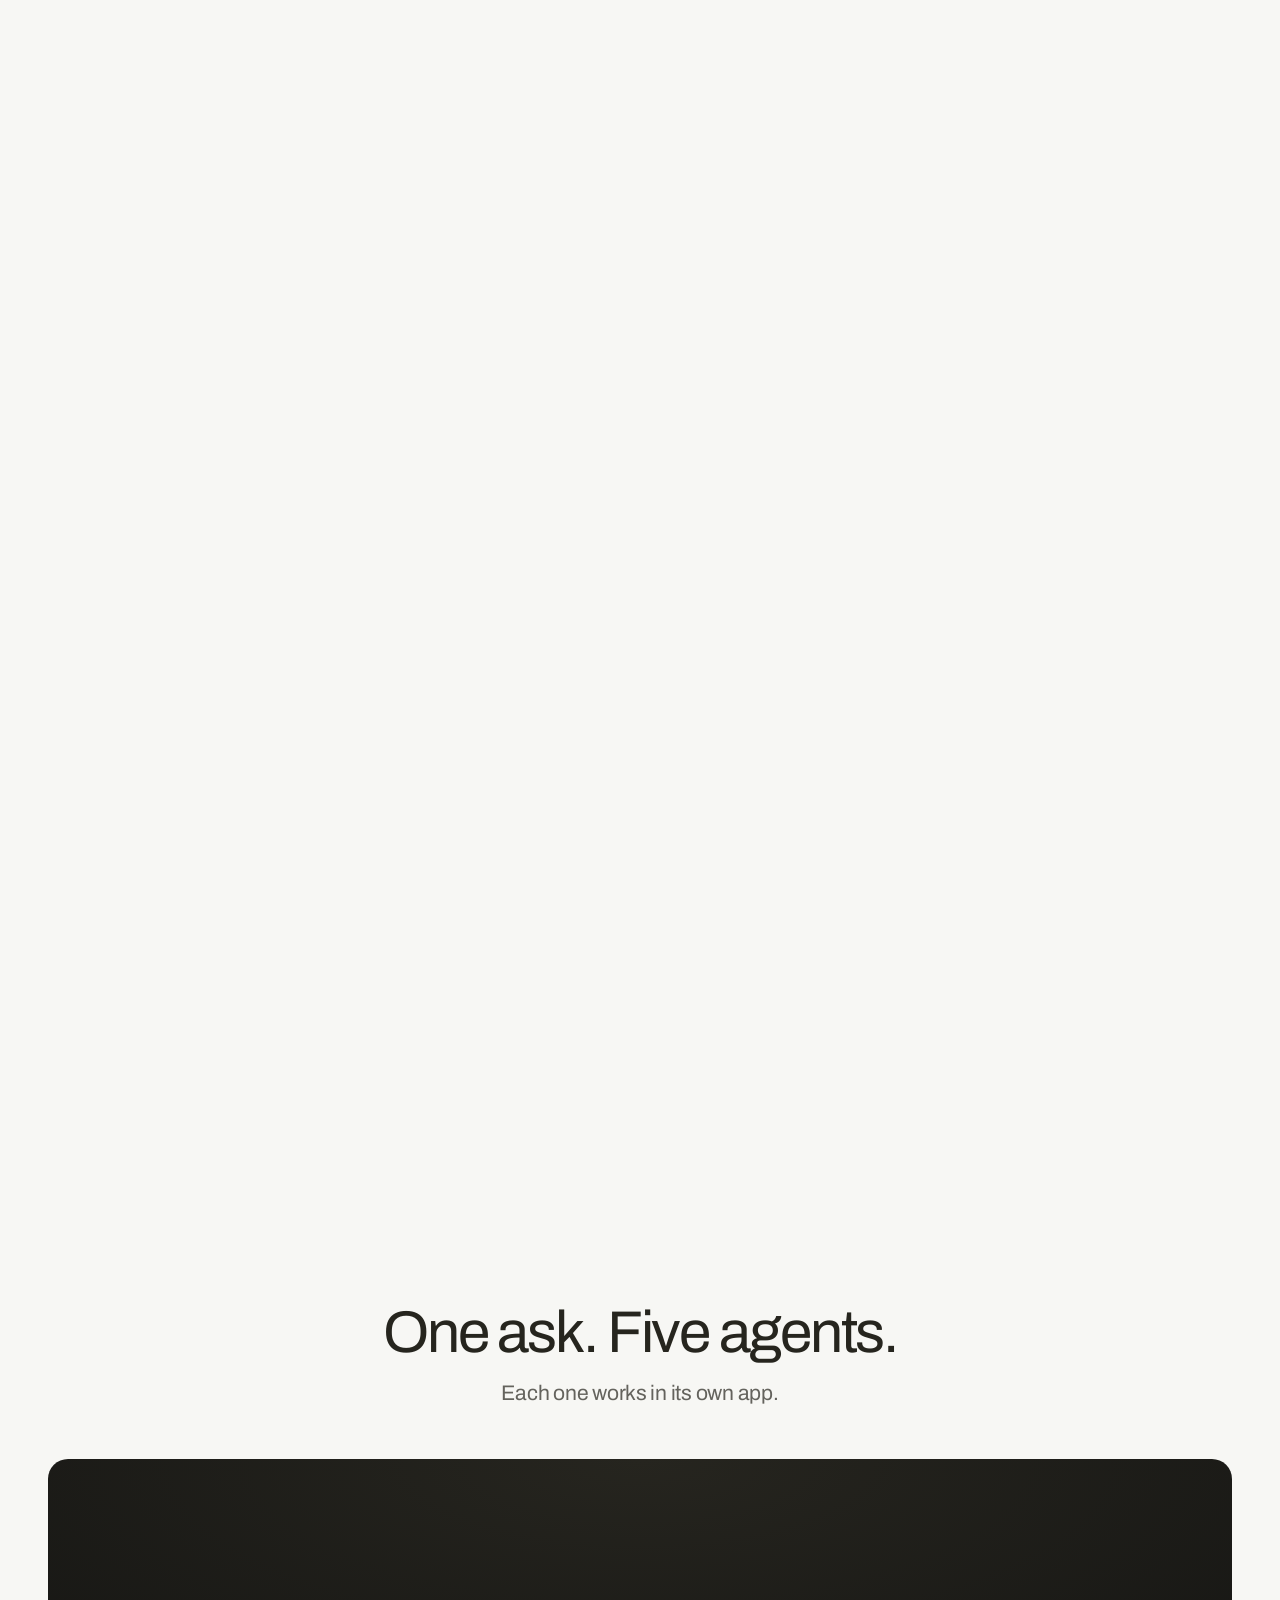
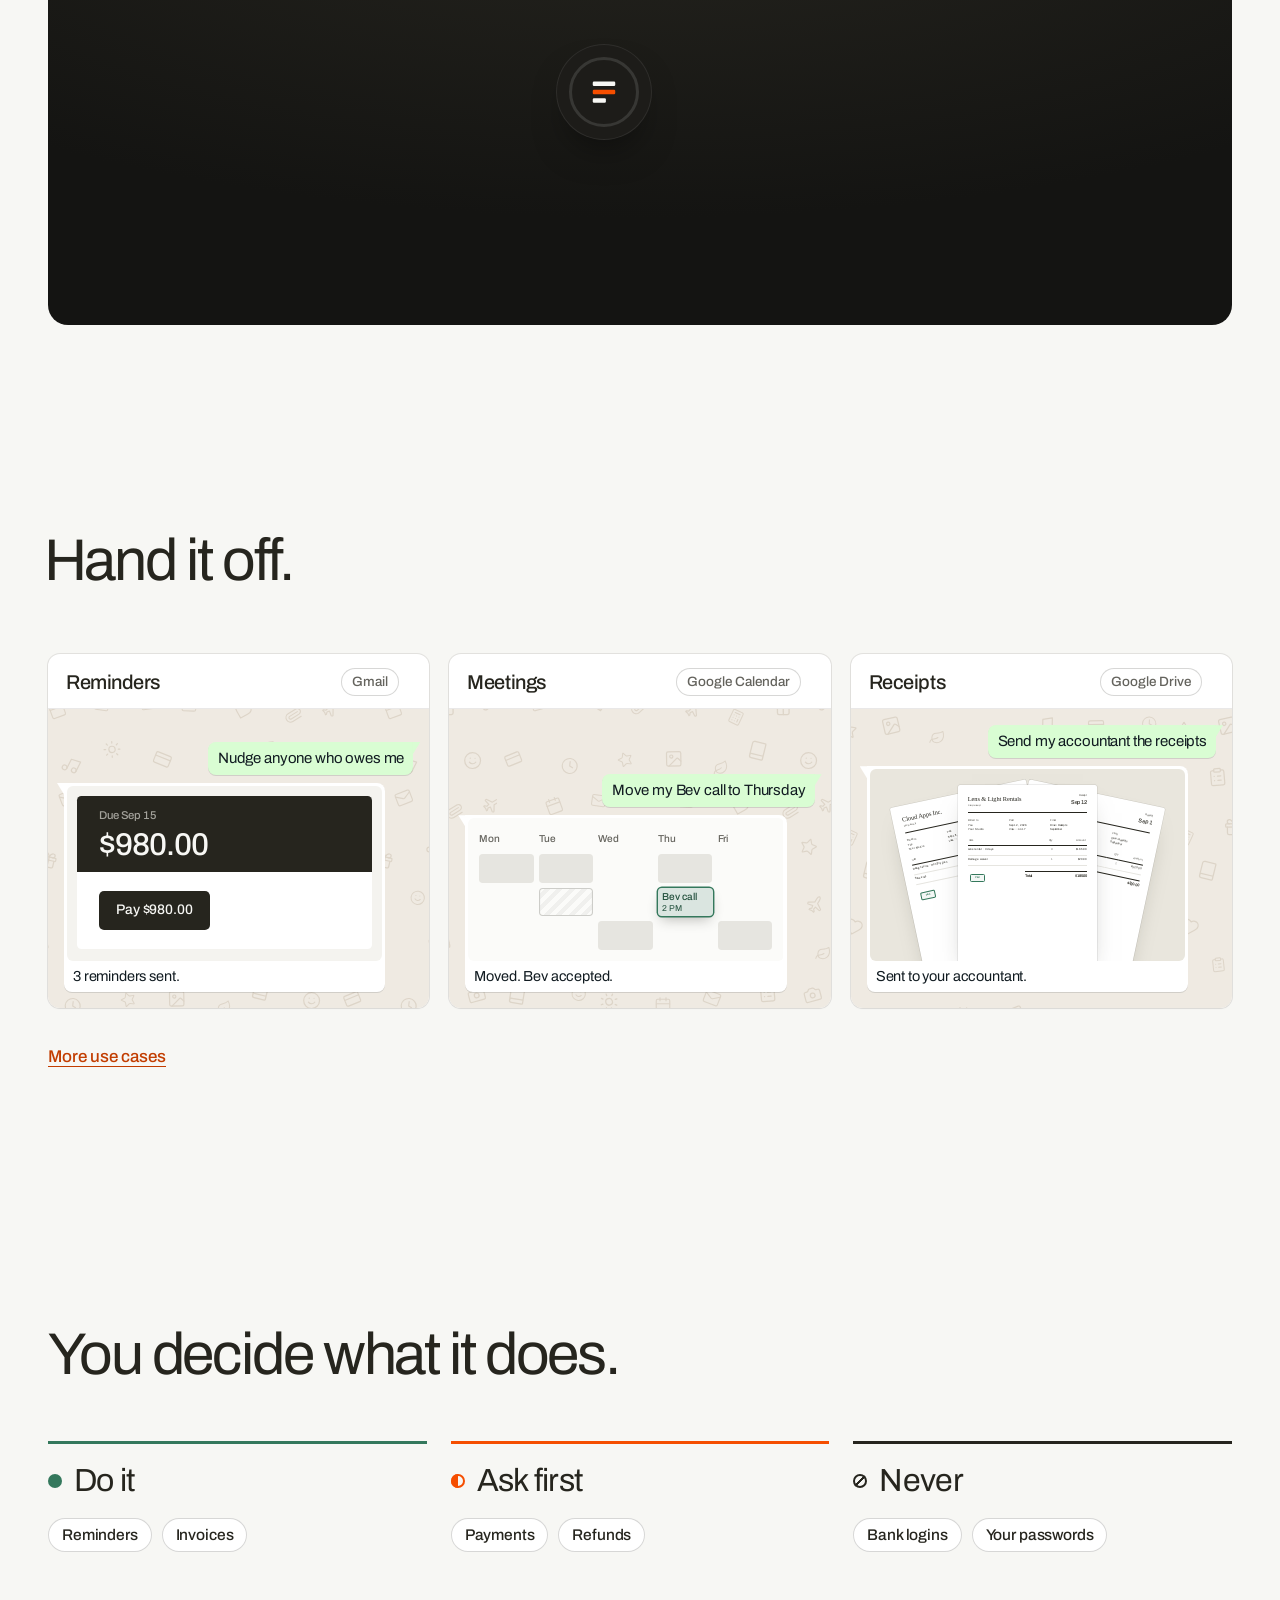
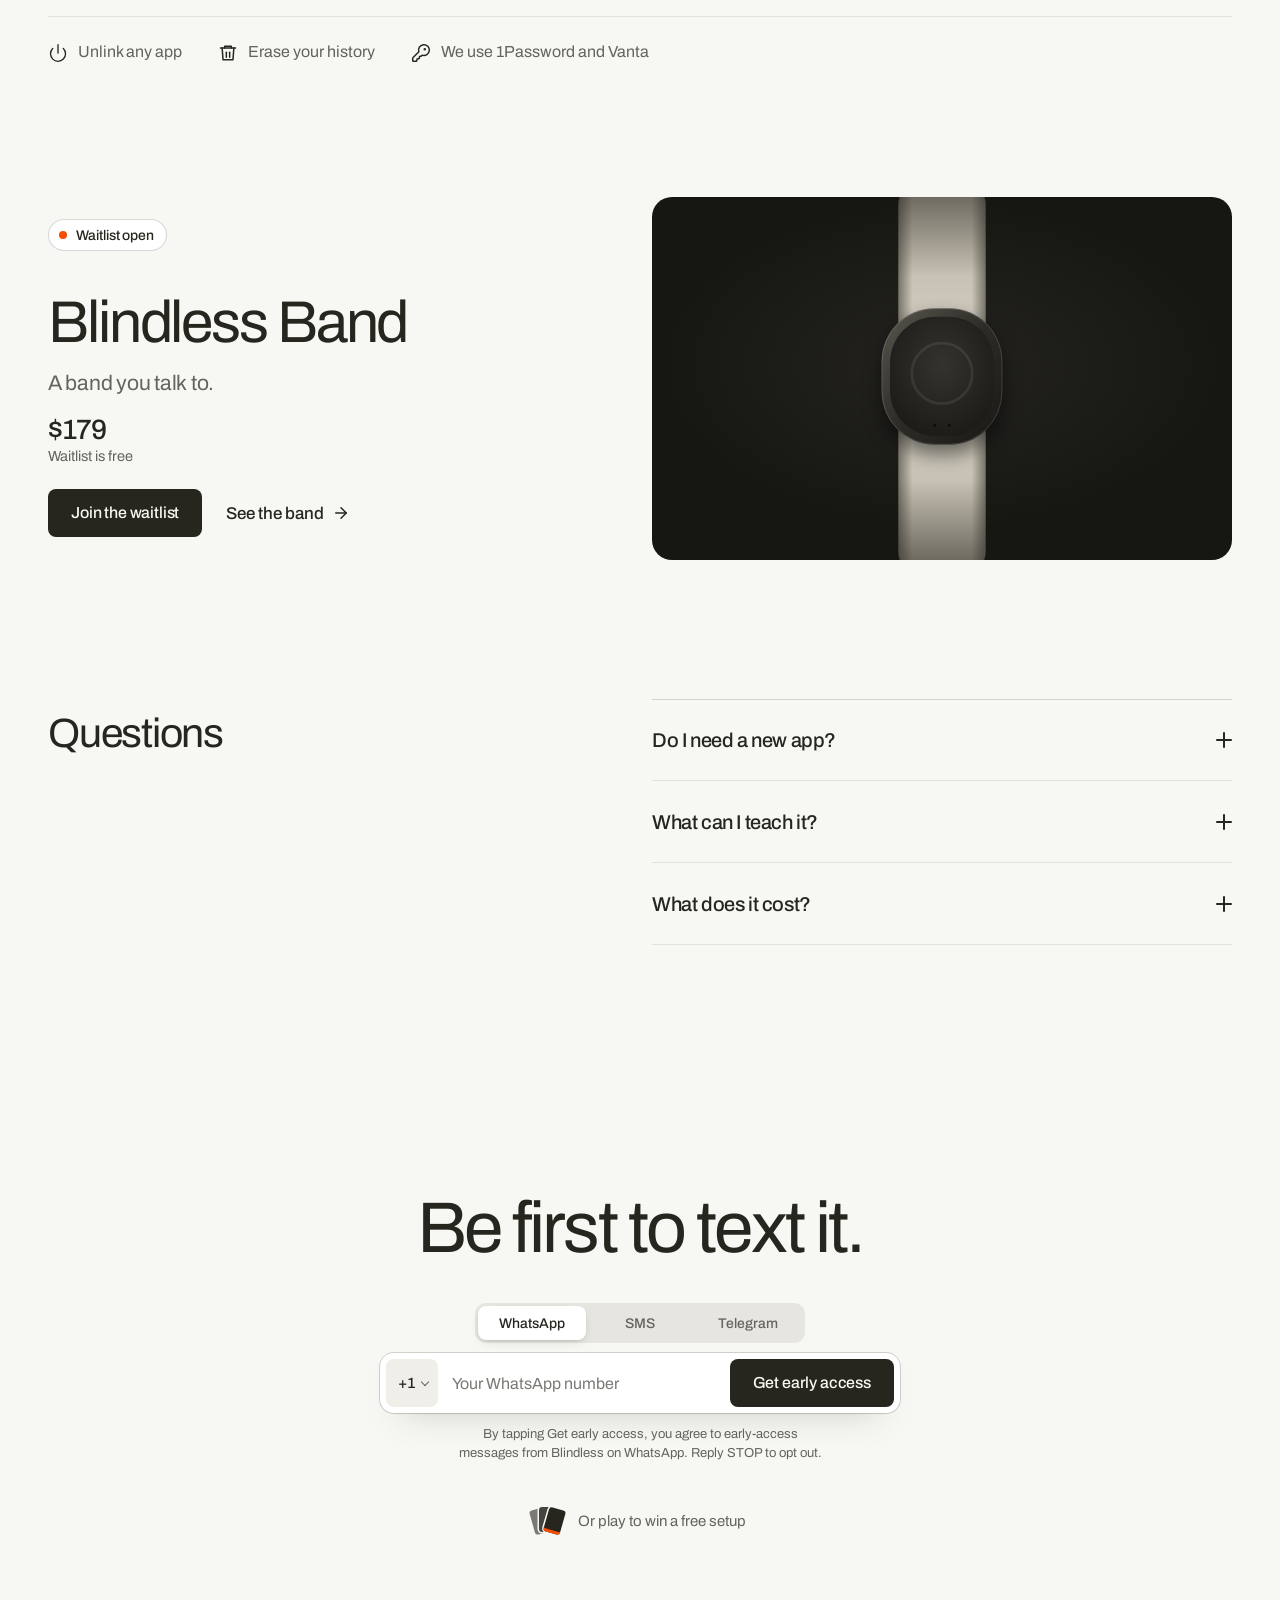
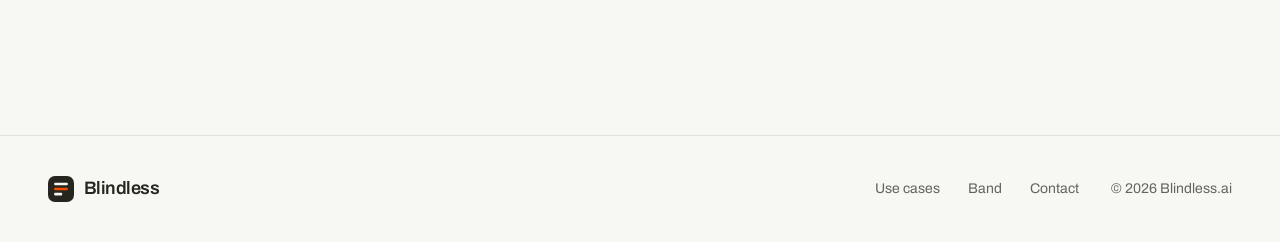
==== commit cd8c73e6: "Show the $179 band price and grow the band page Built with node sites/build-pages.mjs from FastFix-S" ====
--- a/index.html
+++ b/index.html
@@ -451,6 +451,7 @@
           <p class="bd-status"><i aria-hidden="true"></i>Waitlist open</p>
           <h2 id="band-title" class="h2">Blindless&nbsp;Band</h2>
           <p class="lead">A band you talk&nbsp;to.</p>
+          <p class="bd-price"><b>$179</b>Waitlist is free</p>
           <div class="bd-buy">
             <a class="btn btn--ink" href="band.html#join">Join the waitlist</a>
             <a class="bd-more" href="band.html">See the band<svg class="ico" aria-hidden="true"><use href="#i-arrow-right"/></svg></a>
@@ -522,7 +523,7 @@
           </details>
           <details>
             <summary>What does it cost?<span class="pm" aria-hidden="true"></span></summary>
-            <div class="faq__a"><p>Early access is&nbsp;free.</p></div>
+            <div class="faq__a"><p>Early access is free. The band is&nbsp;$179.</p></div>
           </details>
         </div>
       </div>
--- a/assets/styles.css
+++ b/assets/styles.css
@@ -3985,3 +3985,98 @@
 
 /* Home: the band as a product card. */
 .bd-buy { display: flex; flex-wrap: wrap; align-items: center; gap: 12px 24px; margin-top: 8px; }
+
+/* ---------- Band, fuller: dark bands, listening, trades, the price ---------- */
+.bd-dark { background: #141412; color: var(--on-dark); }
+.bd-dark .h2 { color: var(--on-dark); }
+.bd-dark .lead { color: var(--on-dark-2); }
+.bd-dark .ag { background: none; overflow: visible; }
+.bd-alt { background: var(--paper-2); }
+.bd-alt .bl-chip { background: var(--paper); }
+
+/* Just say it: a mic, a live wave, the words. */
+.bd-say { padding-block: calc(var(--section) * 0.8); text-align: center; }
+.bd-say__title { font-size: var(--fs-h2); }
+.bd-say__stage { margin-top: clamp(40px, 5vw, 72px); }
+.bd-listen { display: flex; align-items: center; justify-content: center; gap: clamp(18px, 2.4vw, 32px); }
+.bd-listen__mic { position: relative; display: grid; place-items: center; flex: none; width: 72px; height: 72px; border-radius: 50%; background: var(--paper); color: #161613; }
+.bd-listen__mic .ico { width: 30px; height: 30px; }
+.bd-listen__mic::before,
+.bd-listen__mic::after { content: ""; position: absolute; inset: 0; border: 1.5px solid rgba(247, 247, 244, 0.55); border-radius: 50%; opacity: 0; animation: bd-pulse 2.6s ease-out infinite; }
+.bd-listen__mic::after { animation-delay: 1.3s; }
+@keyframes bd-pulse { from { transform: scale(1); opacity: 0.6; } to { transform: scale(1.9); opacity: 0; } }
+.bd-wave { display: flex; align-items: center; gap: 5px; height: 72px; }
+.bd-wave i { --h: 0.6; width: 4px; height: 100%; border-radius: 3px; background: rgba(247, 247, 244, 0.92); transform: scaleY(0.12); animation: bd-wave 1.3s ease-in-out infinite; }
+.bd-wave i:nth-child(7n + 1) { --h: 0.4; animation-duration: 1.1s; animation-delay: -0.2s; }
+.bd-wave i:nth-child(7n + 2) { --h: 0.75; animation-duration: 1.4s; animation-delay: -0.5s; }
+.bd-wave i:nth-child(7n + 3) { --h: 1; animation-duration: 1.2s; animation-delay: -0.9s; }
+.bd-wave i:nth-child(7n + 4) { --h: 0.55; animation-duration: 1.6s; animation-delay: -0.1s; }
+.bd-wave i:nth-child(7n + 5) { --h: 0.9; animation-duration: 1s; animation-delay: -0.7s; }
+.bd-wave i:nth-child(7n + 6) { --h: 0.45; animation-duration: 1.5s; animation-delay: -0.4s; }
+.bd-wave i:nth-child(7n + 7) { --h: 0.7; animation-duration: 1.3s; animation-delay: -1s; }
+.bd-wave i:nth-child(-n + 4),
+.bd-wave i:nth-child(n + 28) { --h: 0.3; }
+@keyframes bd-wave { 0%, 100% { transform: scaleY(0.12); } 50% { transform: scaleY(var(--h, 0.6)); } }
+.bd-asks { display: grid; margin-top: clamp(32px, 4.4vw, 56px); }
+.bd-asks span { grid-area: 1 / 1; font-size: clamp(26px, 3.6vw, 52px); font-weight: 400; line-height: 1.1; letter-spacing: -0.03em; opacity: 0; animation: bd-ask 12s var(--ease) infinite; }
+.bd-asks span:nth-child(2) { animation-delay: 4s; }
+.bd-asks span:nth-child(3) { animation-delay: 8s; }
+@keyframes bd-ask { 0% { opacity: 0; transform: translate3d(0, 12px, 0); } 4%, 30% { opacity: 1; transform: none; } 34%, 100% { opacity: 0; transform: translate3d(0, -12px, 0); } }
+/* the loops run only while the stage is on screen */
+.js-motion .bd-say__stage:not(.is-live) :is(.bd-wave i, .bd-asks span) { animation-play-state: paused; }
+.js-motion .bd-say__stage:not(.is-live) .bd-listen__mic::before,
+.js-motion .bd-say__stage:not(.is-live) .bd-listen__mic::after { animation-play-state: paused; }
+@media (prefers-reduced-motion: reduce) {
+  .bd-listen__mic::before, .bd-listen__mic::after { animation: none; }
+  .bd-wave i { animation: none; transform: scaleY(var(--h, 0.6)); }
+  .bd-asks span { animation: none; }
+  .bd-asks span:first-child { opacity: 1; }
+}
+@media (max-width: 639px) {
+  .bd-listen { gap: 14px; }
+  .bd-listen__mic { width: 56px; height: 56px; }
+  .bd-listen__mic .ico { width: 24px; height: 24px; }
+  .bd-wave { gap: 4px; height: 56px; }
+  .bd-wave i { width: 3px; }
+}
+
+/* Made for your work: six trades, each opens its use case. */
+.bd-trades-sec { padding-block: calc(var(--section) * 0.6); }
+.bd-trades { display: grid; grid-template-columns: repeat(6, minmax(0, 1fr)); gap: 16px; }
+.bd-trade { display: grid; justify-items: center; align-content: start; gap: 14px; padding: 26px 8px 22px; border-radius: var(--r-3); background: var(--white); box-shadow: var(--shadow-1); color: var(--ink); font-size: 16px; font-weight: 500; line-height: 1.2; text-align: center; text-decoration: none; transition: translate 300ms var(--ease-out), box-shadow 300ms var(--ease); }
+.bd-trade__ico { display: grid; place-items: center; width: 56px; height: 56px; border-radius: 16px; background: var(--paper); box-shadow: inset 0 0 0 1px var(--line); }
+.bd-trade__ico .ico { width: 28px; height: 28px; }
+@media (hover: hover) { .bd-trade:hover { translate: 0 -3px; box-shadow: var(--shadow-2); } }
+@media (max-width: 1023px) { .bd-trades { grid-template-columns: repeat(3, minmax(0, 1fr)); } }
+@media (max-width: 479px) { .bd-trades { grid-template-columns: repeat(2, minmax(0, 1fr)); gap: 12px; } }
+
+/* The price. */
+.bd-price { display: grid; justify-self: start; gap: 1px; font-size: 14.5px; line-height: 1.2; color: var(--stone-text); }
+.bd-price b { font-size: 28px; font-weight: 500; letter-spacing: -0.035em; color: var(--ink); }
+.bd-hero__buy { display: flex; flex-wrap: wrap; align-items: center; gap: 14px 24px; margin-top: 34px; }
+.bd-hero__buy .bd-hero__cta { margin-top: 0; }
+@media (max-width: 1023px) { .bd-hero__buy { justify-content: center; } .bd-hero__buy .bd-price { justify-items: start; } }
+.shop__price { display: flex; align-items: baseline; margin-top: 12px; }
+.shop__price b { font-size: clamp(48px, 5.2vw, 76px); font-weight: 500; line-height: 1; letter-spacing: -0.045em; color: var(--ink); }
+/* On a dark band the agents scene runs the width of the page column, with no card padding around it. */
+.bd-dark .ag__scene { padding: 8px 0 0; }
+
+/* ---------- Band v3 review fixes ---------- */
+/* The product form stacks its button when the column is narrow (tablets held sideways, small laptops). */
+@media (max-width: 1179px) {
+  .shop__form .join__box { grid-template-columns: auto minmax(0, 1fr); }
+  .shop__form .join__box .btn { grid-column: 1 / -1; width: 100%; }
+}
+/* The agents scene's bubbles and titles keep to one line. */
+@media (min-width: 768px) and (max-width: 1023px) { .ag--voice .ag__msg { font-size: 15px; white-space: nowrap; } }
+@media (max-width: 359px) {
+  .ag--voice .ag__list { margin-left: 0; }
+  .ag--voice .ag__agent { gap: 10px; padding-right: 10px; }
+  .ag--voice .ag__txt b { font-size: 14px; }
+}
+.bd-dark .ag { max-width: 960px; margin-inline: auto; }
+.control.bd-alt { padding-block: calc(var(--section) * 0.6); }
+/* On the dark bar the current page stays the brightest link. */
+:root[data-site="blindless"] .nav.is-dark .nav__links a[aria-current="page"] { color: var(--on-dark); }
+/* Keyboard focus never lands behind the phone dock. */
+@media (max-width: 639px) { html.has-dock { scroll-padding-bottom: 96px; } }
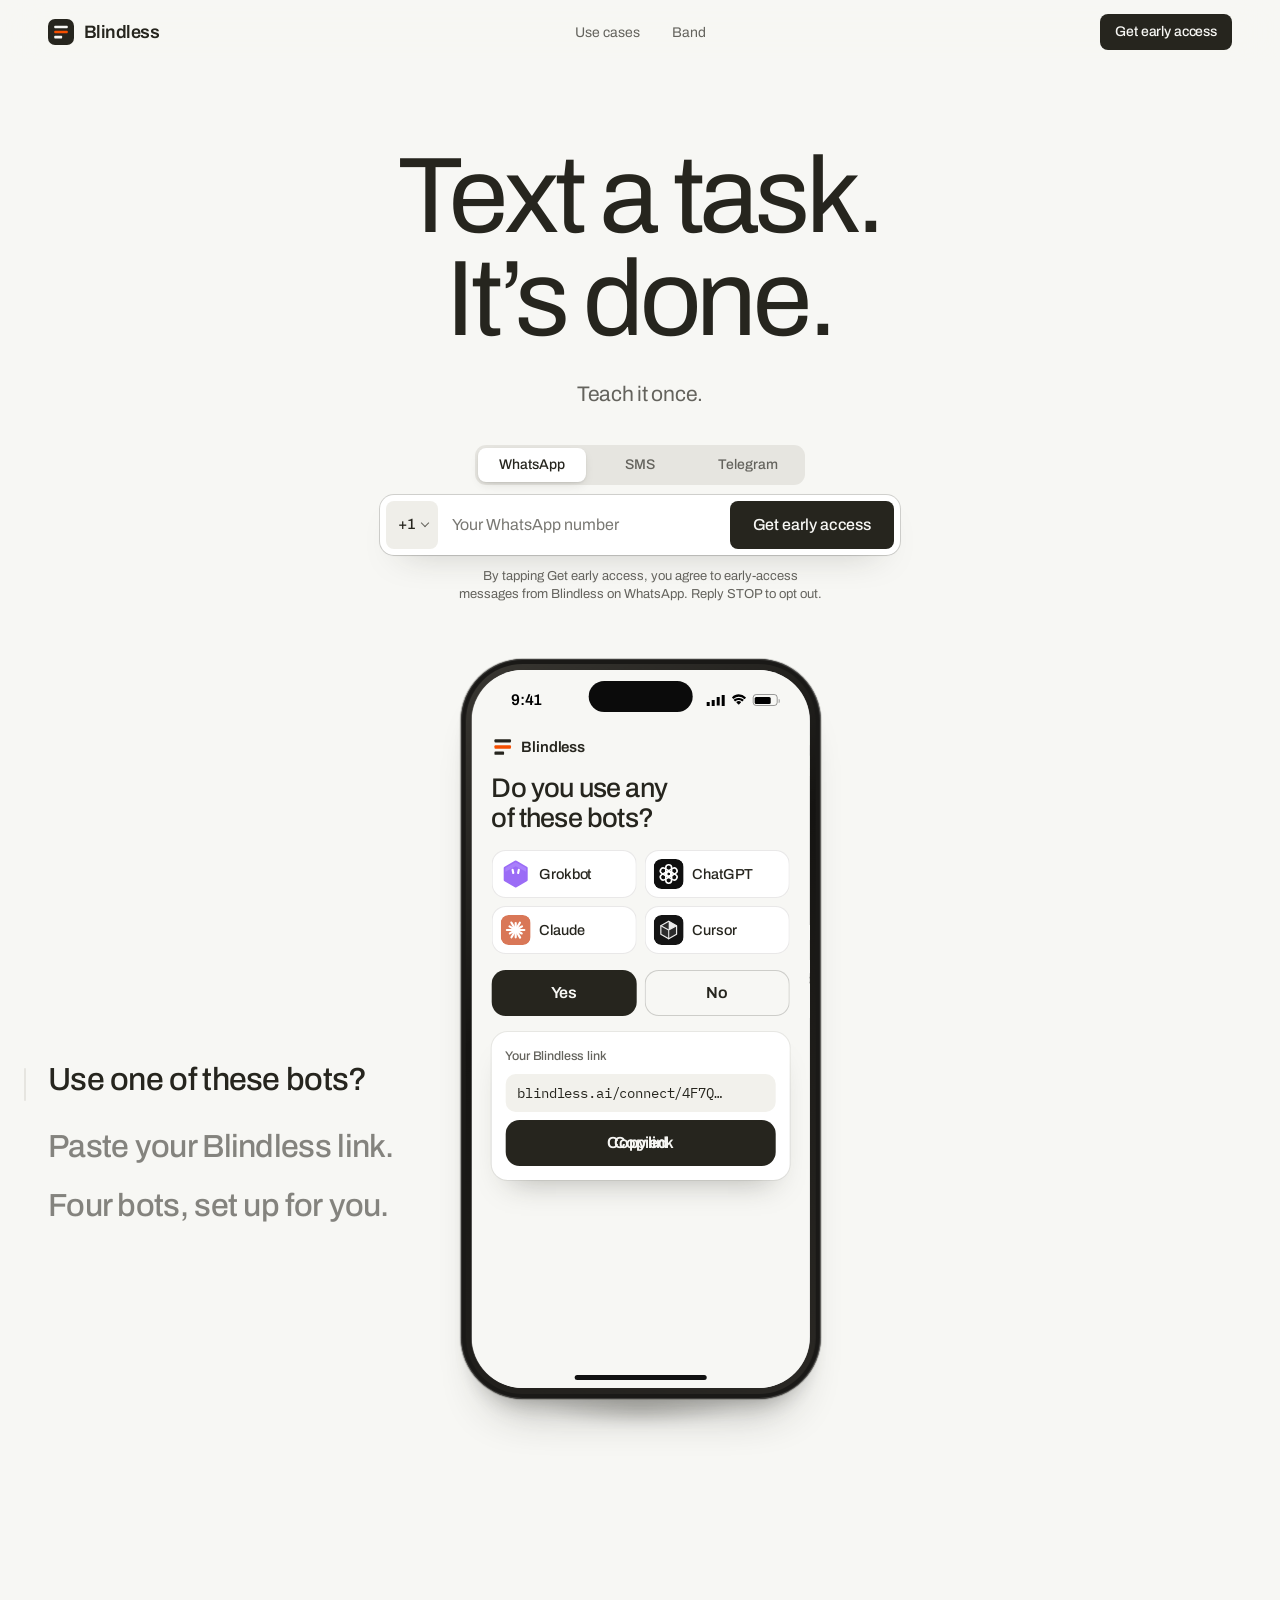
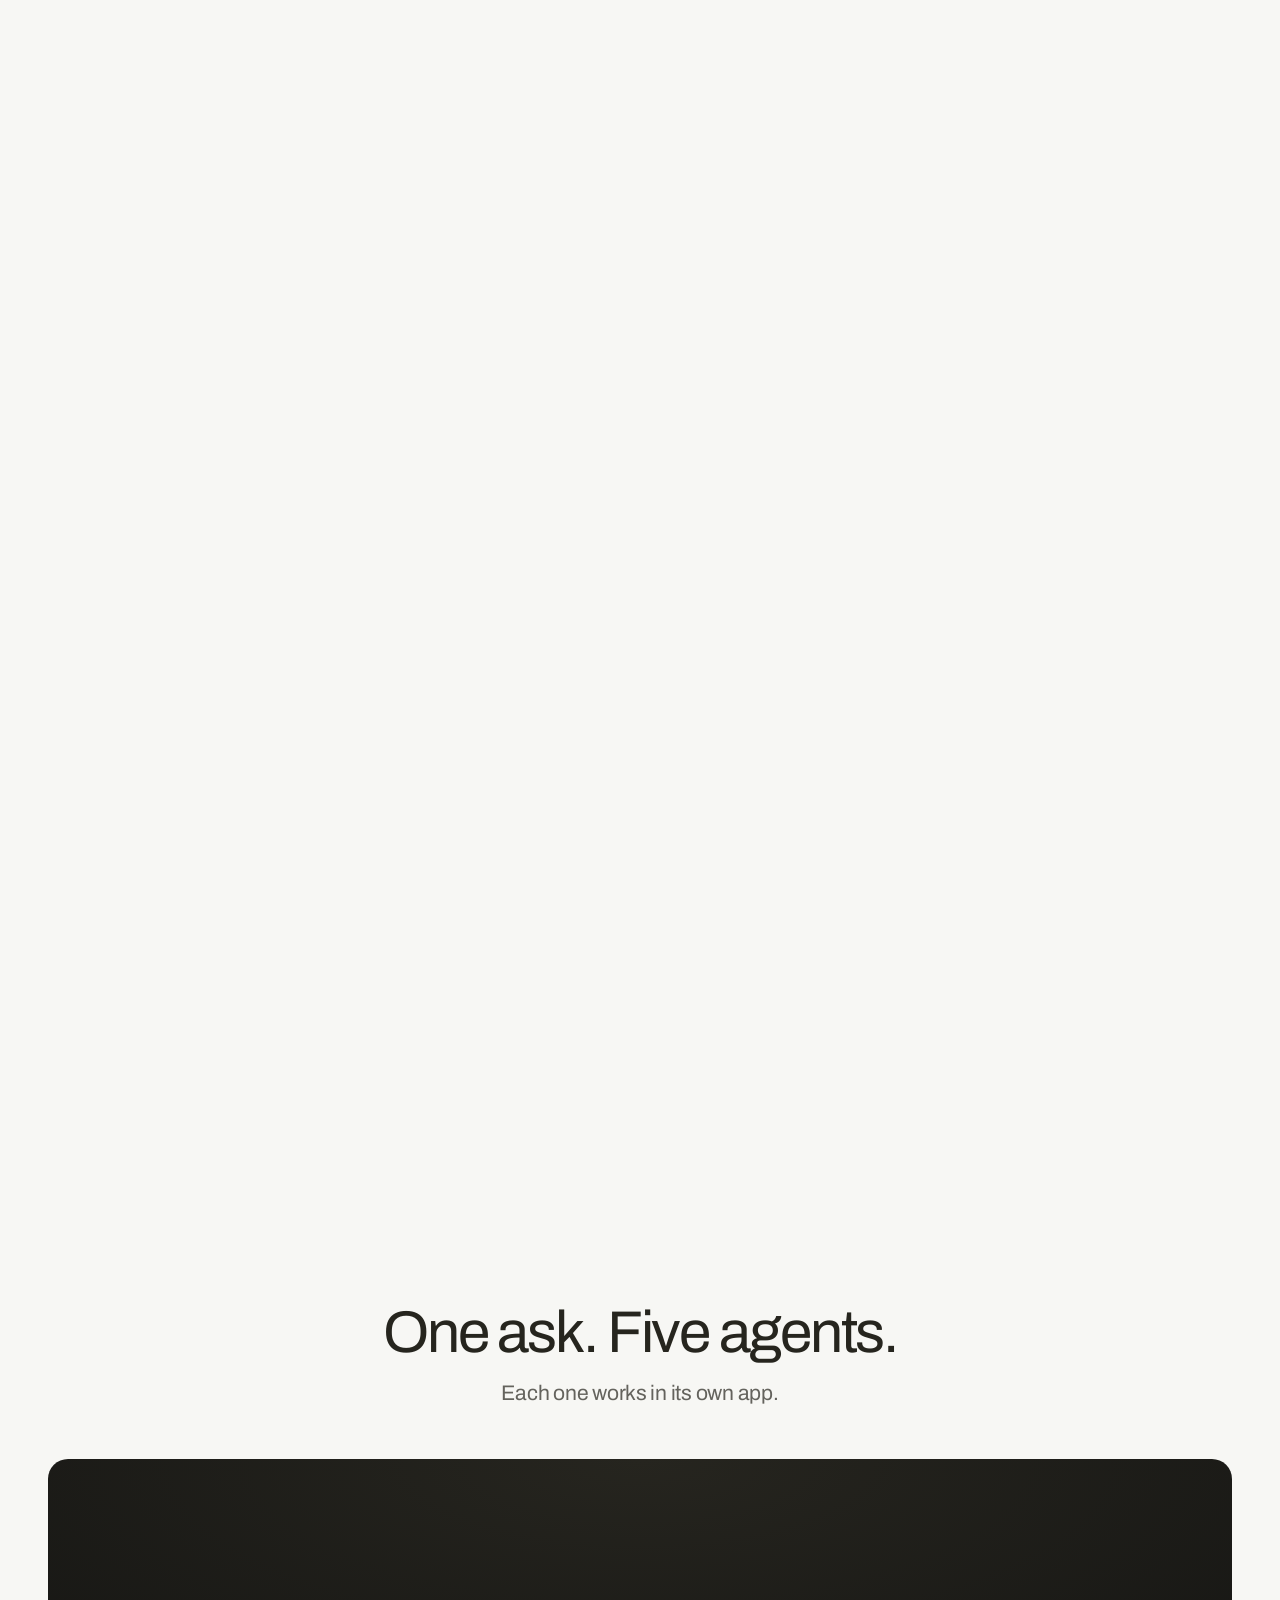
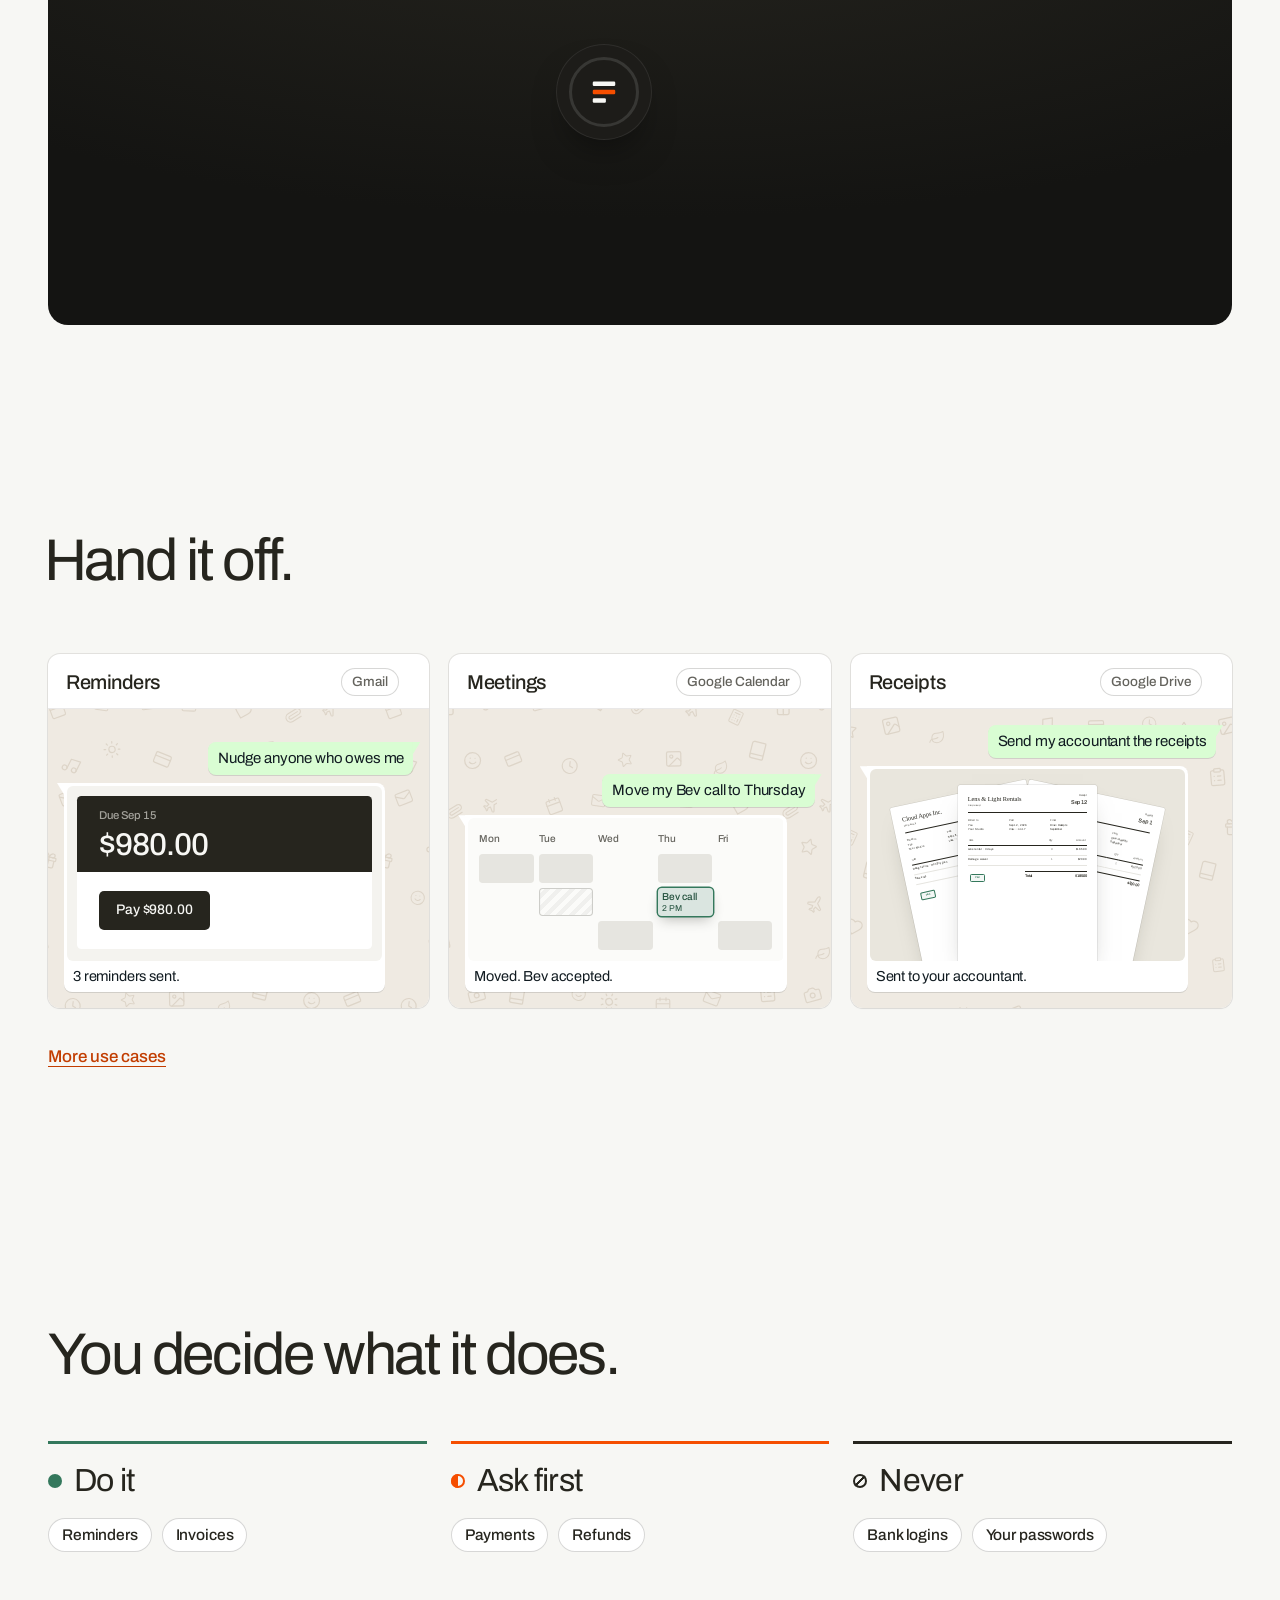
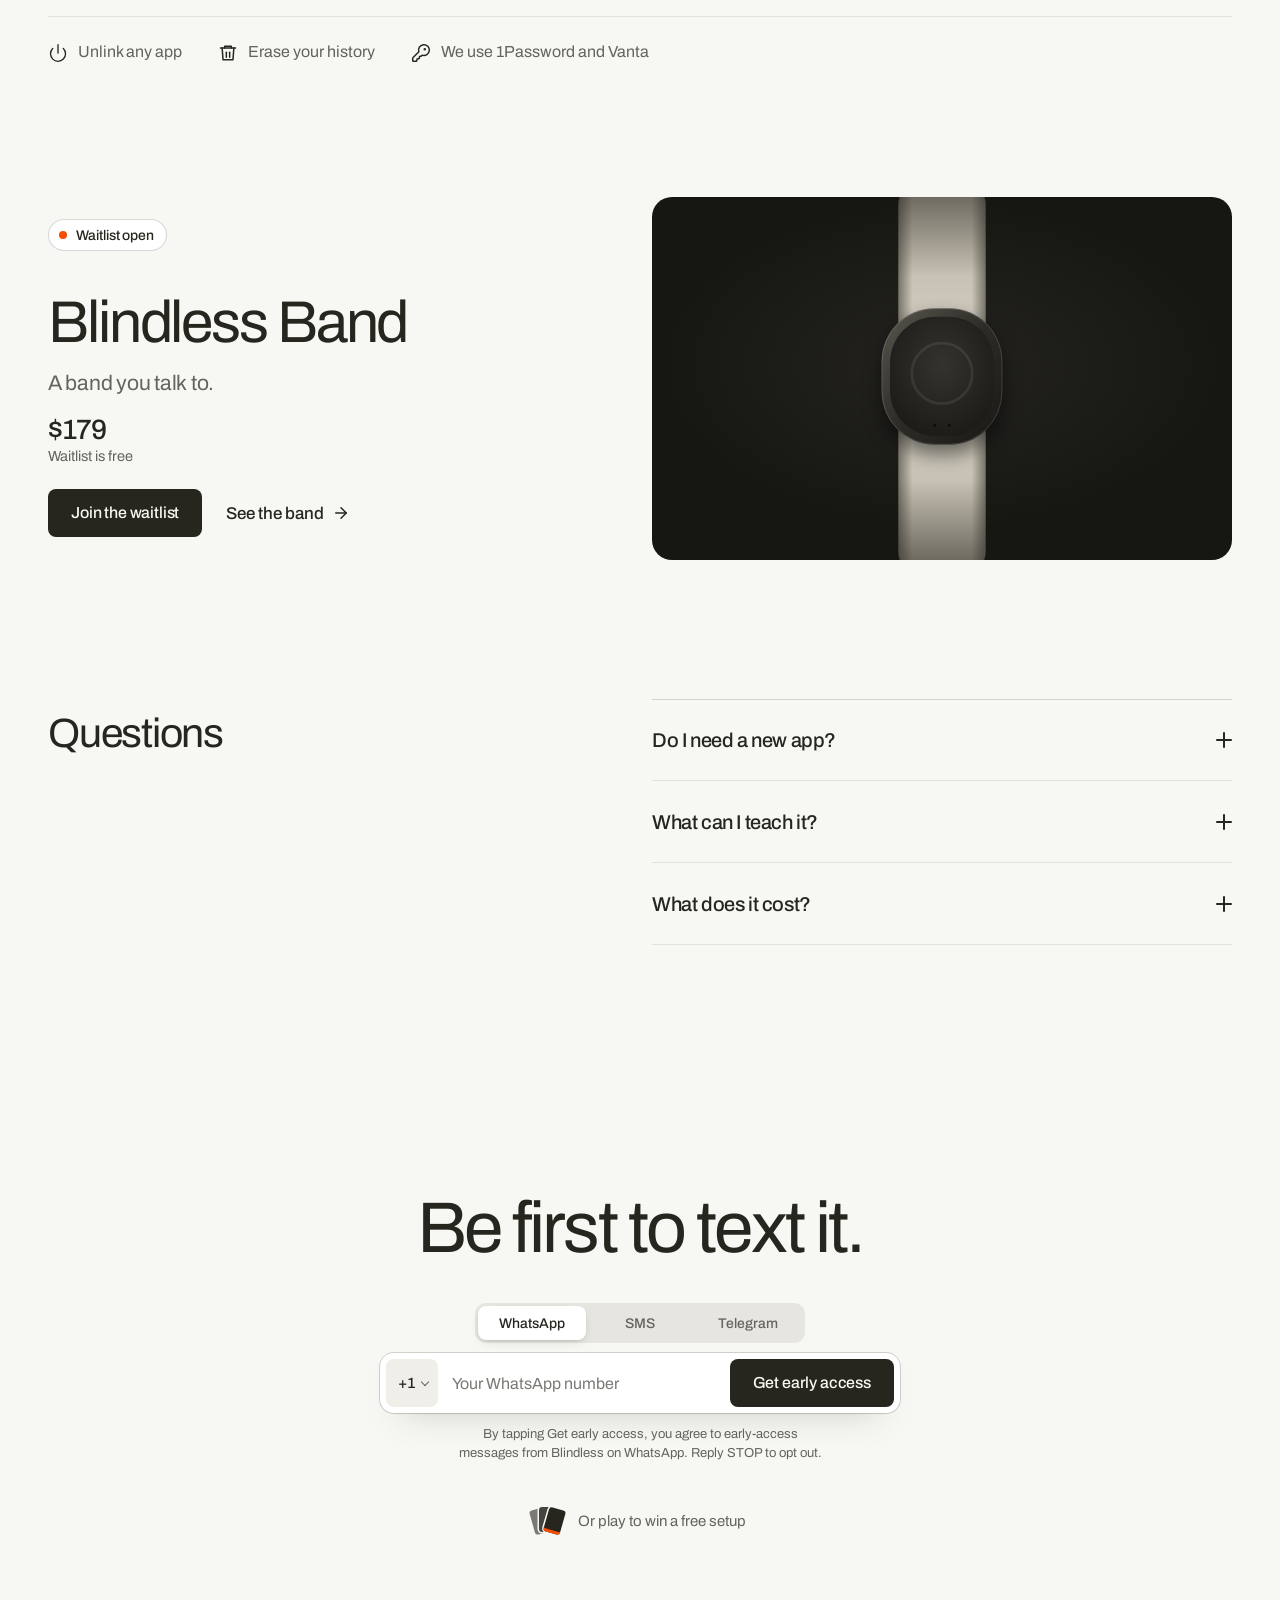
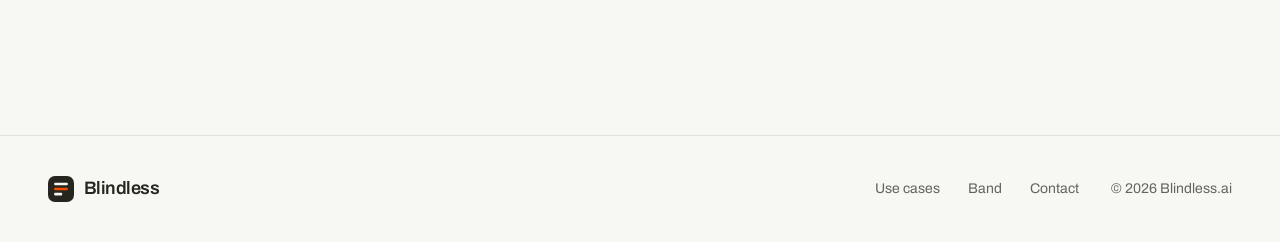
==== commit c250437a: "Turn the home phone into the Grokbot setup flow Built with node sites/build-pages.mjs from FastFix-S" ====
--- a/index.html
+++ b/index.html
@@ -132,6 +132,13 @@
     <symbol id="i-app-crm" viewBox="0 0 32 32"><rect width="32" height="32" rx="8" fill="#f54e00"/><circle cx="12.5" cy="13" r="3.6" fill="#fff"/><path d="M6.3 23.2c.7-3.3 3.2-5.2 6.2-5.2s5.5 1.9 6.2 5.2z" fill="#fff"/><path d="M20.5 11.5h5M20.5 15h5M21.5 18.5h4" stroke="#fff" stroke-width="1.8" stroke-linecap="round"/></symbol>
     <symbol id="i-app-gmail" viewBox="0 0 32 32"><rect width="32" height="32" rx="8" fill="#fff"/><path d="M6.5 11.4v11.1c0 .8.7 1.5 1.5 1.5h2.8V14.6z" fill="#4285f4"/><path d="M21.2 14.6V24H24c.8 0 1.5-.7 1.5-1.5V11.4z" fill="#34a853"/><path d="M21.2 9.6v5l4.3-3.2V9.9c0-1.7-1.9-2.6-3.3-1.6z" fill="#fbbc04"/><path d="M10.8 14.6v-5l5.2 3.9 5.2-3.9v5L16 18.5z" fill="#ea4335"/><path d="M6.5 9.9v1.5l4.3 3.2v-5l-1-.8c-1.4-1-3.3-.1-3.3 1.1z" fill="#c5221f"/></symbol>
     <symbol id="i-app-gcal" viewBox="0 0 32 32"><rect width="32" height="32" rx="8" fill="#fff"/><rect x="7" y="7" width="18" height="18" rx="2.6" fill="#fff" stroke="#4285f4" stroke-width="1.8"/><path d="M7 9.6A2.6 2.6 0 0 1 9.6 7h12.8A2.6 2.6 0 0 1 25 9.6V12H7z" fill="#4285f4"/><text x="16" y="22.3" text-anchor="middle" font-family="Archivo, Arial, sans-serif" font-size="8.4" font-weight="700" fill="#1967d2">31</text></symbol>
+    <symbol id="i-bot-grok" viewBox="0 0 32 32"><path d="M16 3.4 27 9.7v12.6L16 28.6 5 22.3V9.7z" fill="#9b6cf6" stroke="#9b6cf6" stroke-width="3.6" stroke-linejoin="round"/><path d="M16 3.4 27 9.7v4L16 7.6 5 13.7v-4z" fill="#b590ff" opacity=".55"/><path d="M12.7 11.6l.7 3.3M19.3 11.6l-.7 3.3" stroke="#fff" stroke-width="2.3" stroke-linecap="round"/></symbol>
+    <symbol id="i-app-claude" viewBox="0 0 32 32"><rect width="32" height="32" rx="8" fill="#d97757"/><g stroke="#fff" stroke-width="2.3" stroke-linecap="round"><path d="M16 16 L25.20 16.00"/><path d="M16 16 L22.41 19.70"/><path d="M16 16 L20.70 24.14"/><path d="M16 16 L16.00 23.80"/><path d="M16 16 L11.50 23.79"/><path d="M16 16 L9.76 19.60"/><path d="M16 16 L6.60 16.00"/><path d="M16 16 L9.42 12.20"/><path d="M16 16 L11.40 8.03"/><path d="M16 16 L16.00 8.60"/><path d="M16 16 L20.50 8.21"/><path d="M16 16 L22.75 12.10"/></g></symbol>
+    <symbol id="i-app-cursor" viewBox="0 0 32 32"><rect width="32" height="32" rx="8" fill="#141414"/><path d="M16 6.6 24.4 11.4v9.2L16 25.4 7.6 20.6v-9.2z" fill="#2c2c2c" stroke="#ececec" stroke-width="1.3" stroke-linejoin="round"/><path d="M16 16 24.4 11.4M16 16v9.4M16 16 7.6 11.4" stroke="#ececec" stroke-width="1.1" stroke-linecap="round"/><path d="M16 6.6 24.4 11.4 16 16z" fill="#ececec"/></symbol>
+    <symbol id="i-app-sms" viewBox="0 0 32 32"><rect width="32" height="32" rx="8" fill="#34c759"/><path d="M16 8c-5.2 0-9.4 3.4-9.4 7.6 0 2.4 1.4 4.6 3.6 6-.2 1.3-.9 2.6-1.8 3.4 1.9-.1 3.6-.8 4.8-1.8.9.2 1.8.3 2.8.3 5.2 0 9.4-3.4 9.4-7.6S21.2 8 16 8z" fill="#fff"/></symbol>
+    <symbol id="i-bot-subs" viewBox="0 0 32 32"><rect x="3.4" y="4.2" width="25.2" height="23.6" rx="10.5" fill="#f5a524"/><path d="M12.6 12.2l.6 3.1M19.4 12.2l-.6 3.1" stroke="#fff" stroke-width="2.3" stroke-linecap="round"/><path d="M11.8 20.2c2.4 1.9 6 1.9 8.4 0" fill="none" stroke="#fff" stroke-width="2" stroke-linecap="round"/></symbol>
+    <symbol id="i-search" viewBox="0 0 24 24"><g fill="none" stroke="currentColor" stroke-width="2" stroke-linecap="round"><circle cx="11" cy="11" r="6.5"/><path d="m16 16 4.5 4.5"/></g></symbol>
+    <symbol id="i-arrow-up" viewBox="0 0 24 24"><g fill="none" stroke="currentColor" stroke-width="2.4" stroke-linecap="round" stroke-linejoin="round"><path d="M12 19V5"/><path d="m5.5 11.5 6.5-6.5 6.5 6.5"/></g></symbol>
   </svg>
 
   <header class="nav" id="top">
@@ -186,68 +193,66 @@
           <div class="story__copy">
             <h2 id="story-title" class="sr-only">How it works</h2>
             <ol class="steps" data-steps>
-              <li class="step is-active" data-range="0,0.3"><h3>Text&nbsp;it.</h3><i class="step__bar" aria-hidden="true"></i></li>
-              <li class="step" data-range="0.3,0.58"><h3>Teach it&nbsp;once.</h3><i class="step__bar" aria-hidden="true"></i></li>
-              <li class="step" data-range="0.58,1"><h3>Approve every&nbsp;payment.</h3><i class="step__bar" aria-hidden="true"></i></li>
+              <li class="step is-active" data-range="0,0.28"><h3>Use one of these&nbsp;bots?</h3><i class="step__bar" aria-hidden="true"></i></li>
+              <li class="step" data-range="0.28,0.52"><h3>Paste your Blindless&nbsp;link.</h3><i class="step__bar" aria-hidden="true"></i></li>
+              <li class="step" data-range="0.52,1"><h3>Four bots, set up for&nbsp;you.</h3><i class="step__bar" aria-hidden="true"></i></li>
             </ol>
-            <div class="story__controls">
-              <div class="seg" role="radiogroup" aria-label="Show the chat in">
-                <button type="button" role="radio" aria-checked="true" data-channel="WhatsApp">WhatsApp</button>
-                <button type="button" role="radio" aria-checked="false" data-channel="SMS">SMS</button>
-                <button type="button" role="radio" aria-checked="false" data-channel="Telegram">Telegram</button>
-              </div>
-            </div>
           </div>
 
           <div class="story__stage">
             <div class="device" data-device>
-              <div class="phone" data-phone data-channel="WhatsApp" aria-hidden="true">
+              <div class="phone" data-phone data-channel="Grokbot" aria-hidden="true">
                 <div class="phone__screen">
-                  <div class="status"><span data-status-time>8:02</span><span class="status__icons"><i class="bars"></i><svg class="wifi"><use href="#i-wifi"/></svg><i class="batt"></i></span></div>
-                  <div class="app-head">
-                    <svg class="app-head__back"><use href="#i-back"/></svg>
-                    <span class="app-head__backlabel">Chats</span>
-                    <span class="avatar"><svg><use href="#i-logo"/></svg></span>
-                    <span class="app-head__who"><b>Blindless</b><small data-channel-label>online</small></span>
-                    <span class="app-head__icons"><svg><use href="#i-video"/></svg><svg><use href="#i-phone"/></svg></span>
+                  <div class="status"><span data-status-time>9:41</span><span class="status__icons"><i class="bars"></i><svg class="wifi"><use href="#i-wifi"/></svg><i class="batt"></i></span></div>
+                  <div class="gb-head">
+                    <span class="gb-head__mark"><svg><use href="#i-bot-grok"/></svg></span>
+                    <b>Grokbot</b>
+                    <span class="gb-head__btns"><i><svg><use href="#i-search"/></svg></i><i><svg><use href="#i-plus"/></svg></i></span>
                   </div>
                   <div class="thread" data-thread>
+                    <div class="gb-empty" data-at="0" data-until="0.34">
+                      <svg><use href="#i-bot-grok"/></svg>
+                      <b>No bots yet</b>
+                      <span>Paste a link to add&nbsp;some.</span>
+                    </div>
                     <div class="thread__list" data-thread-list>
-                      <p class="day-chip" data-time="8:02 AM">Today</p>
-                      <div class="msg msg--out" data-at="0"><span class="msg__text">Invoice Dana $1,200</span><span class="msg__meta">8:02<svg class="tick2"><use href="#i-check-check"/></svg><svg class="tick1"><use href="#i-check"/></svg></span></div>
-                      <div class="typing" data-from="0.06" data-to="0.16"><span class="typing__bubble"><i></i><i></i><i></i></span></div>
-                      <div class="msg msg--in" data-at="0.16">
-                        <span class="wa-doc">
-                          <span class="wa-doc__page" aria-hidden="true"><span class="mini__top"><b>Your Studio</b><span>Invoice INV-0147</span></span><span class="mini__title">Dana Lee · Logo design</span><span class="mini__due"><span>Amount due</span><b>$1,200.00</b></span><span class="mini__row"><span>Due</span><span>Oct 7</span></span></span>
-                          <span class="wa-doc__row"><span class="wa-doc__icon">PDF</span><span class="wa-doc__name">INV-0147 Dana Lee.pdf</span></span>
-                        </span>
-                        <span class="msg__text">Sent to&nbsp;Dana.</span><span class="msg__meta">8:02</span>
+                      <p class="gb-out gb-link" data-at="0.34"><span class="gb-link__ico"><svg><use href="#i-logo"/></svg></span><span><b>Blindless</b><small>blindless.ai/connect/4F7Q…</small></span></p>
+                      <div class="typing" data-from="0.36" data-to="0.41"><span class="typing__bubble"><i></i><i></i><i></i></span></div>
+                      <p class="gb-in" data-at="0.41">Blindless is connected. What’s your&nbsp;business?</p>
+                      <p class="gb-out" data-at="0.47">Bella’s Bakery in&nbsp;Oakland</p>
+                      <div class="typing" data-from="0.5" data-to="0.55"><span class="typing__bubble"><i></i><i></i><i></i></span></div>
+                      <div class="gb-card" data-at="0.55">
+                        <p class="gb-card__head"><b>Setting up your bots</b><span class="gb-pill" data-at="0.84"></span></p>
+                        <ul class="gb-bots">
+                          <li data-at="0.6"><svg class="gb-bots__ico"><use href="#i-app-gmail"/></svg><span><b>Email</b><small>Inbox triage</small></span><i class="gb-check"></i></li>
+                          <li data-at="0.66"><svg class="gb-bots__ico"><use href="#i-app-gcal"/></svg><span><b>Calendar</b><small>Bookings and reminders</small></span><i class="gb-check"></i></li>
+                          <li data-at="0.72"><svg class="gb-bots__ico"><use href="#i-app-sms"/></svg><span><b>SMS</b><small>Texts to customers</small></span><i class="gb-check"></i></li>
+                          <li data-at="0.78"><svg class="gb-bots__ico"><use href="#i-bot-subs"/></svg><span><b>Subscriptions</b><small>Renewals tracked</small></span><i class="gb-check"></i></li>
+                        </ul>
                       </div>
-                      <div class="msg msg--out" data-at="0.32"><span class="msg__text">Always add my PayPal link</span><span class="msg__meta">8:03<svg class="tick2"><use href="#i-check-check"/></svg><svg class="tick1"><use href="#i-check"/></svg></span></div>
-                      <div class="typing" data-from="0.38" data-to="0.46"><span class="typing__bubble"><i></i><i></i><i></i></span></div>
-                      <div class="msg msg--in" data-at="0.46"><span class="msg__text">Got it. Every&nbsp;time.</span><span class="msg__meta">8:03</span></div>
-                      <div class="msg msg--out" data-at="0.60"><span class="msg__text">Pay Sam for Friday’s edits</span><span class="msg__meta">8:05<svg class="tick2"><use href="#i-check-check"/></svg><svg class="tick1"><use href="#i-check"/></svg></span></div>
-                      <div class="typing" data-from="0.64" data-to="0.70"><span class="typing__bubble"><i></i><i></i><i></i></span></div>
-                      <div class="msg msg--in msg--ask" data-at="0.70">
-                        <span class="msg__body"><span class="msg__text">Pay Sam $270?</span><span class="msg__meta">8:05</span></span>
-                        <span class="wa-actions"><span class="wa-action" data-press="0.78"><svg><use href="#i-reply"/></svg>Yes, pay it</span><span class="wa-action"><svg><use href="#i-reply"/></svg>Not yet</span></span>
-                      </div>
-                      <div class="msg msg--out" data-at="0.81"><span class="msg__text">Yes, pay it</span><span class="msg__meta">8:06<svg class="tick2"><use href="#i-check-check"/></svg><svg class="tick1"><use href="#i-check"/></svg></span></div>
-                      <div class="typing" data-from="0.84" data-to="0.90"><span class="typing__bubble"><i></i><i></i><i></i></span></div>
-                      <div class="msg msg--in" data-at="0.90">
-                        <span class="wa-doc">
-                          <span class="wa-doc__row"><span class="wa-doc__icon">PDF</span><span class="wa-doc__name">Receipt Sam Ortiz.pdf</span></span>
-                        </span>
-                        <span class="msg__text">Paid. Receipt in&nbsp;Drive.</span><span class="msg__meta">8:06</span>
-                      </div>
+                      <div class="typing" data-from="0.85" data-to="0.9"><span class="typing__bubble"><i></i><i></i><i></i></span></div>
+                      <p class="gb-in" data-at="0.9">All set: 4 bots ready. About 3 hours of setup,&nbsp;saved.</p>
                     </div>
                   </div>
-                  <div class="composer">
-                    <svg class="composer__clip"><use href="#i-clip"/></svg>
-                    <svg class="composer__plus"><use href="#i-plus"/></svg>
-                    <span class="composer__field"><span data-channel-input></span><svg class="composer__smile"><use href="#i-smile"/></svg><svg class="composer__inmic"><use href="#i-mic"/></svg></span>
-                    <svg class="composer__cam"><use href="#i-camera"/></svg>
-                    <svg class="composer__mic"><use href="#i-mic"/></svg>
+                  <div class="gb-compose">
+                    <span class="gb-compose__field"><span class="gb-compose__ph">Message Grokbot</span><span class="gb-compose__paste" data-at="0.29" data-until="0.34">blindless.ai/connect/4F7Q…</span></span>
+                    <span class="gb-compose__send"><svg><use href="#i-arrow-up"/></svg></span>
+                  </div>
+                  <div class="gb-join" data-at="0" data-until="0.27">
+                    <p class="gb-join__brand"><svg><use href="#i-logo"/></svg>Blindless</p>
+                    <p class="gb-join__q">Do you use any of these&nbsp;bots?</p>
+                    <ul class="gb-join__bots">
+                      <li class="is-pick"><svg><use href="#i-bot-grok"/></svg>Grokbot</li>
+                      <li><svg><use href="#i-app-gpt"/></svg>ChatGPT</li>
+                      <li><svg><use href="#i-app-claude"/></svg>Claude</li>
+                      <li><svg><use href="#i-app-cursor"/></svg>Cursor</li>
+                    </ul>
+                    <p class="gb-join__acts"><span class="gb-btn" data-press="0.07">Yes</span><span class="gb-btn gb-btn--line">No</span></p>
+                    <div class="gb-join__link" data-at="0.11">
+                      <small>Your Blindless link</small>
+                      <span class="gb-join__url">blindless.ai/connect/4F7Q…</span>
+                      <span class="gb-btn gb-copy" data-press="0.18"><span>Copy link</span><span>Copied</span></span>
+                    </div>
                   </div>
                 </div>
               </div>
@@ -255,7 +260,7 @@
           </div>
         </div>
       </div>
-      <p class="sr-only">Example: you text Blindless to invoice Dana $1,200 and it sends the PDF. You tell it to always add your PayPal link, and it remembers. You ask it to pay Sam; it asks first, you say yes, and it saves the receipt to Drive.</p>
+      <p class="sr-only">Example: Blindless asks if you use a bot such as Grokbot, ChatGPT, Claude or Cursor. You say yes and copy your Blindless link. You paste it into Grokbot and name your business, and it sets up four bots: email, calendar, SMS and subscriptions. About 3 hours of setup, saved.</p>
     </section>
 
     <!-- One ask, one agent per app -->
--- a/assets/styles.css
+++ b/assets/styles.css
@@ -4080,3 +4080,109 @@
 :root[data-site="blindless"] .nav.is-dark .nav__links a[aria-current="page"] { color: var(--on-dark); }
 /* Keyboard focus never lands behind the phone dock. */
 @media (max-width: 639px) { html.has-dock { scroll-padding-bottom: 96px; } }
+
+/* ---------- Story phone, one app (Grokbot): Blindless sets up your bots ---------- */
+.phone[data-channel="Grokbot"] { --bar: #ffffff; --bar-line: rgba(0, 0, 0, 0.08); --wall: #ffffff; --in-ink: #1a1a1a; }
+.phone[data-channel="Grokbot"] .thread::before,
+.phone[data-channel="Grokbot"] .thread::after { display: none; }
+.phone[data-channel="Grokbot"] .thread__list { display: flex; flex-direction: column; gap: 10px; padding: 14px 14px 16px; }
+.gb-head { position: relative; z-index: 3; display: flex; align-items: center; gap: 10px; flex: none; height: 54px; padding: 0 14px 0 16px; background: var(--bar); box-shadow: 0 0.5px 0 var(--bar-line); }
+.gb-head__mark,
+.gb-head__mark svg { width: 30px; height: 30px; }
+.gb-head b { flex: 1; font-size: 17px; font-weight: 600; letter-spacing: -0.02em; color: #111; }
+.gb-head__btns { display: flex; gap: 8px; }
+.gb-head__btns i { display: grid; place-items: center; width: 34px; height: 34px; border-radius: 50%; box-shadow: inset 0 0 0 1px rgba(0, 0, 0, 0.1); color: #222; }
+.gb-head__btns svg { width: 17px; height: 17px; }
+
+/* The empty app, before any bot exists. */
+.gb-empty { position: absolute; inset: 0; z-index: 2; display: grid; place-content: center; justify-items: center; gap: 6px; padding: 24px; text-align: center; transition: opacity 400ms var(--ease), transform 500ms var(--ease); }
+.gb-empty svg { width: 64px; height: 64px; margin-bottom: 8px; }
+.gb-empty b { font-size: 18px; font-weight: 600; letter-spacing: -0.02em; color: #111; }
+.gb-empty span { font-size: 14px; color: #777; }
+.gb-empty.is-past { opacity: 0; transform: scale(0.96); }
+
+/* Messages: yours in black, the bot's in grey, like the app. */
+.gb-in,
+.gb-out,
+.gb-card { opacity: 0; transform: translate3d(0, 8px, 0) scale(0.98); transform-origin: 50% 100%; transition: opacity 300ms var(--ease), transform 500ms var(--ease-pop); }
+.gb-in.is-shown,
+.gb-out.is-shown,
+.gb-card.is-shown { opacity: 1; transform: none; }
+.gb-in,
+.gb-out { width: fit-content; max-width: 84%; padding: 9px 13px; border-radius: 18px; font-size: 15px; line-height: 20px; }
+.gb-in { align-self: flex-start; background: #f0f0f0; color: #1a1a1a; }
+.gb-out { align-self: flex-end; background: #111; color: #fff; }
+.gb-link { display: flex; align-items: center; gap: 10px; padding: 8px 14px 8px 8px; border-radius: 16px; }
+.gb-link__ico { display: grid; place-items: center; flex: none; width: 36px; height: 36px; border-radius: 10px; background: #f7f7f4; color: #26251e; }
+.gb-link__ico svg { width: 20px; height: 20px; }
+.gb-link b { display: block; font-size: 14px; font-weight: 600; }
+.gb-link small { display: block; font-size: 12.5px; color: rgba(255, 255, 255, 0.7); }
+.phone[data-channel="Grokbot"] .typing__bubble { background: #f0f0f0; box-shadow: none; border-radius: 18px; }
+.phone[data-channel="Grokbot"] .typing__bubble::before { display: none; }
+
+/* The setup card: four bots, each fills in with its own logo. */
+.gb-card { align-self: stretch; padding: 10px; border-radius: 18px; background: #f3f3f3; }
+.gb-card__head { display: flex; align-items: center; justify-content: space-between; gap: 8px; padding: 2px 4px 10px; }
+.gb-card__head b { font-size: 15px; font-weight: 600; color: #111; }
+.gb-pill { display: inline-flex; align-items: center; gap: 6px; padding: 3px 9px; border-radius: 99px; background: #fff; font-size: 12px; font-weight: 500; color: #555; }
+.gb-pill::before { content: ""; width: 6px; height: 6px; border-radius: 50%; background: #ff6a1f; transition: background-color 300ms var(--ease); }
+.gb-pill::after { content: "Working"; }
+.gb-pill.is-shown::before { background: #34a853; }
+.gb-pill.is-shown::after { content: "Ready"; }
+.gb-bots { display: grid; gap: 6px; }
+.gb-bots li { display: grid; grid-template-columns: 36px minmax(0, 1fr) 20px; align-items: center; gap: 11px; padding: 9px 10px; border-radius: 13px; background: #fff; }
+.gb-bots li > :not(.gb-check) { opacity: 0; transform: scale(0.85); transition: opacity 300ms var(--ease), transform 500ms var(--ease-pop); }
+.gb-bots li.is-shown > :not(.gb-check) { opacity: 1; transform: none; }
+.gb-bots li > span { transform: translate3d(-6px, 0, 0); }
+.gb-bots__ico { width: 36px; height: 36px; border-radius: 9px; }
+.gb-bots b { display: block; font-size: 14.5px; font-weight: 600; color: #111; }
+.gb-bots small { display: block; font-size: 12.5px; color: #6b6b6b; }
+.gb-check { position: relative; width: 20px; height: 20px; border-radius: 50%; }
+.gb-check::before { content: ""; position: absolute; inset: 0; border: 2px solid #e4e4e4; border-top-color: #ff6a1f; border-radius: 50%; animation: bd-turn 800ms linear infinite; }
+.gb-check::after { content: ""; position: absolute; left: 7px; top: 4px; width: 5px; height: 9px; border: solid #fff; border-width: 0 2px 2px 0; opacity: 0; transform: rotate(45deg) scale(0.3); transition: opacity 250ms var(--ease) 450ms, transform 450ms var(--ease-pop) 450ms; }
+.gb-bots li.is-shown .gb-check { background: #34a853; transition: background-color 250ms var(--ease) 450ms; }
+.gb-bots li.is-shown .gb-check::before { opacity: 0; transition: opacity 200ms var(--ease) 400ms; }
+.gb-bots li.is-shown .gb-check::after { opacity: 1; transform: rotate(45deg); }
+
+/* The composer: the link lands in it, then sends. */
+.gb-compose { position: relative; z-index: 3; display: flex; align-items: center; gap: 10px; flex: none; height: 88px; padding: 8px 14px 36px; background: var(--bar); box-shadow: 0 -0.5px 0 var(--bar-line); }
+.gb-compose__field { display: grid; align-items: center; flex: 1; min-width: 0; height: 40px; padding: 0 14px; overflow: hidden; border-radius: 20px; background: #f2f2f2; font-size: 15px; white-space: nowrap; }
+.gb-compose__field > span { grid-area: 1 / 1; overflow: hidden; text-overflow: ellipsis; transition: opacity 200ms var(--ease); }
+.gb-compose__ph { color: #9a9a9a; }
+.gb-compose__paste { color: #111; opacity: 0; }
+.gb-compose__paste.is-shown:not(.is-past) { opacity: 1; }
+.gb-compose__field:has(.gb-compose__paste.is-shown:not(.is-past)) .gb-compose__ph { opacity: 0; }
+.gb-compose__send { display: grid; place-items: center; flex: none; width: 34px; height: 34px; border-radius: 50%; background: #d4d4d4; color: #fff; transition: background-color 200ms var(--ease); }
+.gb-compose:has(.gb-compose__paste.is-shown:not(.is-past)) .gb-compose__send { background: #111; }
+.gb-compose__send svg { width: 18px; height: 18px; }
+
+/* Before the app: Blindless asks which bot you use and hands you your link. */
+.gb-join { position: absolute; inset: 0; z-index: 5; display: flex; flex-direction: column; gap: 16px; padding: 66px 20px 40px; background: #f7f7f4; color: #26251e; font-family: var(--font); transition: transform 650ms var(--ease), opacity 650ms var(--ease); }
+.gb-join.is-past { opacity: 0; transform: translate3d(-40%, 0, 0); pointer-events: none; }
+.gb-join__brand { display: flex; align-items: center; gap: 8px; font-size: 15px; font-weight: 600; letter-spacing: -0.01em; }
+.gb-join__brand svg { width: 22px; height: 22px; color: #26251e; }
+.gb-join__q { font-size: 27px; font-weight: 500; line-height: 1.1; letter-spacing: -0.03em; text-wrap: balance; }
+.gb-join__bots { display: grid; grid-template-columns: repeat(2, minmax(0, 1fr)); gap: 8px; }
+.gb-join__bots li { display: flex; align-items: center; gap: 9px; padding: 9px; border-radius: 14px; background: #fff; box-shadow: inset 0 0 0 1px rgba(38, 37, 30, 0.1); font-size: 14.5px; font-weight: 500; transition: box-shadow 300ms var(--ease); }
+.gb-join__bots svg { width: 30px; height: 30px; flex: none; border-radius: 8px; }
+.gb-join:has(.gb-btn.is-pressed) .gb-join__bots .is-pick { box-shadow: inset 0 0 0 2px #f54e00; }
+.gb-join__acts { display: grid; grid-template-columns: repeat(2, minmax(0, 1fr)); gap: 8px; }
+.gb-btn { display: grid; place-items: center; height: 46px; border-radius: 14px; background: #26251e; color: #f7f7f4; font-size: 16px; font-weight: 600; transition: transform 200ms var(--ease), background-color 250ms var(--ease), box-shadow 250ms var(--ease); }
+.gb-btn--line { background: transparent; color: #26251e; box-shadow: inset 0 0 0 1px rgba(38, 37, 30, 0.2); }
+.gb-btn.is-pressed { box-shadow: 0 0 0 4px rgba(245, 78, 0, 0.25); }
+.gb-join__link { display: grid; gap: 8px; padding: 14px; border-radius: 16px; background: #fff; box-shadow: 0 0 0 1px rgba(38, 37, 30, 0.08), 0 18px 30px -18px rgba(38, 37, 30, 0.35); opacity: 0; transform: translate3d(0, 14px, 0); transition: opacity 350ms var(--ease), transform 550ms var(--ease-out); }
+.gb-join__link.is-shown { opacity: 1; transform: none; }
+.gb-join__link small { font-size: 12.5px; font-weight: 500; color: #64635d; }
+.gb-join__url { padding: 9px 12px; overflow: hidden; border-radius: 10px; background: #f2f1ec; font-family: var(--mono); font-size: 13.5px; white-space: nowrap; text-overflow: ellipsis; }
+.gb-copy { position: relative; }
+.gb-copy > span { grid-area: 1 / 1; transition: opacity 200ms var(--ease); }
+.gb-copy > span + span { opacity: 0; }
+.gb-copy.is-pressed { background: #34785c; box-shadow: none; }
+.gb-copy.is-pressed > span:first-child { opacity: 0; }
+.gb-copy.is-pressed > span + span { opacity: 1; }
+@media (prefers-reduced-motion: reduce) {
+  .gb-check::before { animation: none; }
+}
+/* The clock and battery stay on top of the Blindless screen too. */
+.phone[data-channel="Grokbot"] .status { z-index: 6; background: transparent; }
+.phone[data-channel="Grokbot"] .gb-head { margin-top: -52px; padding-top: 52px; height: 106px; }
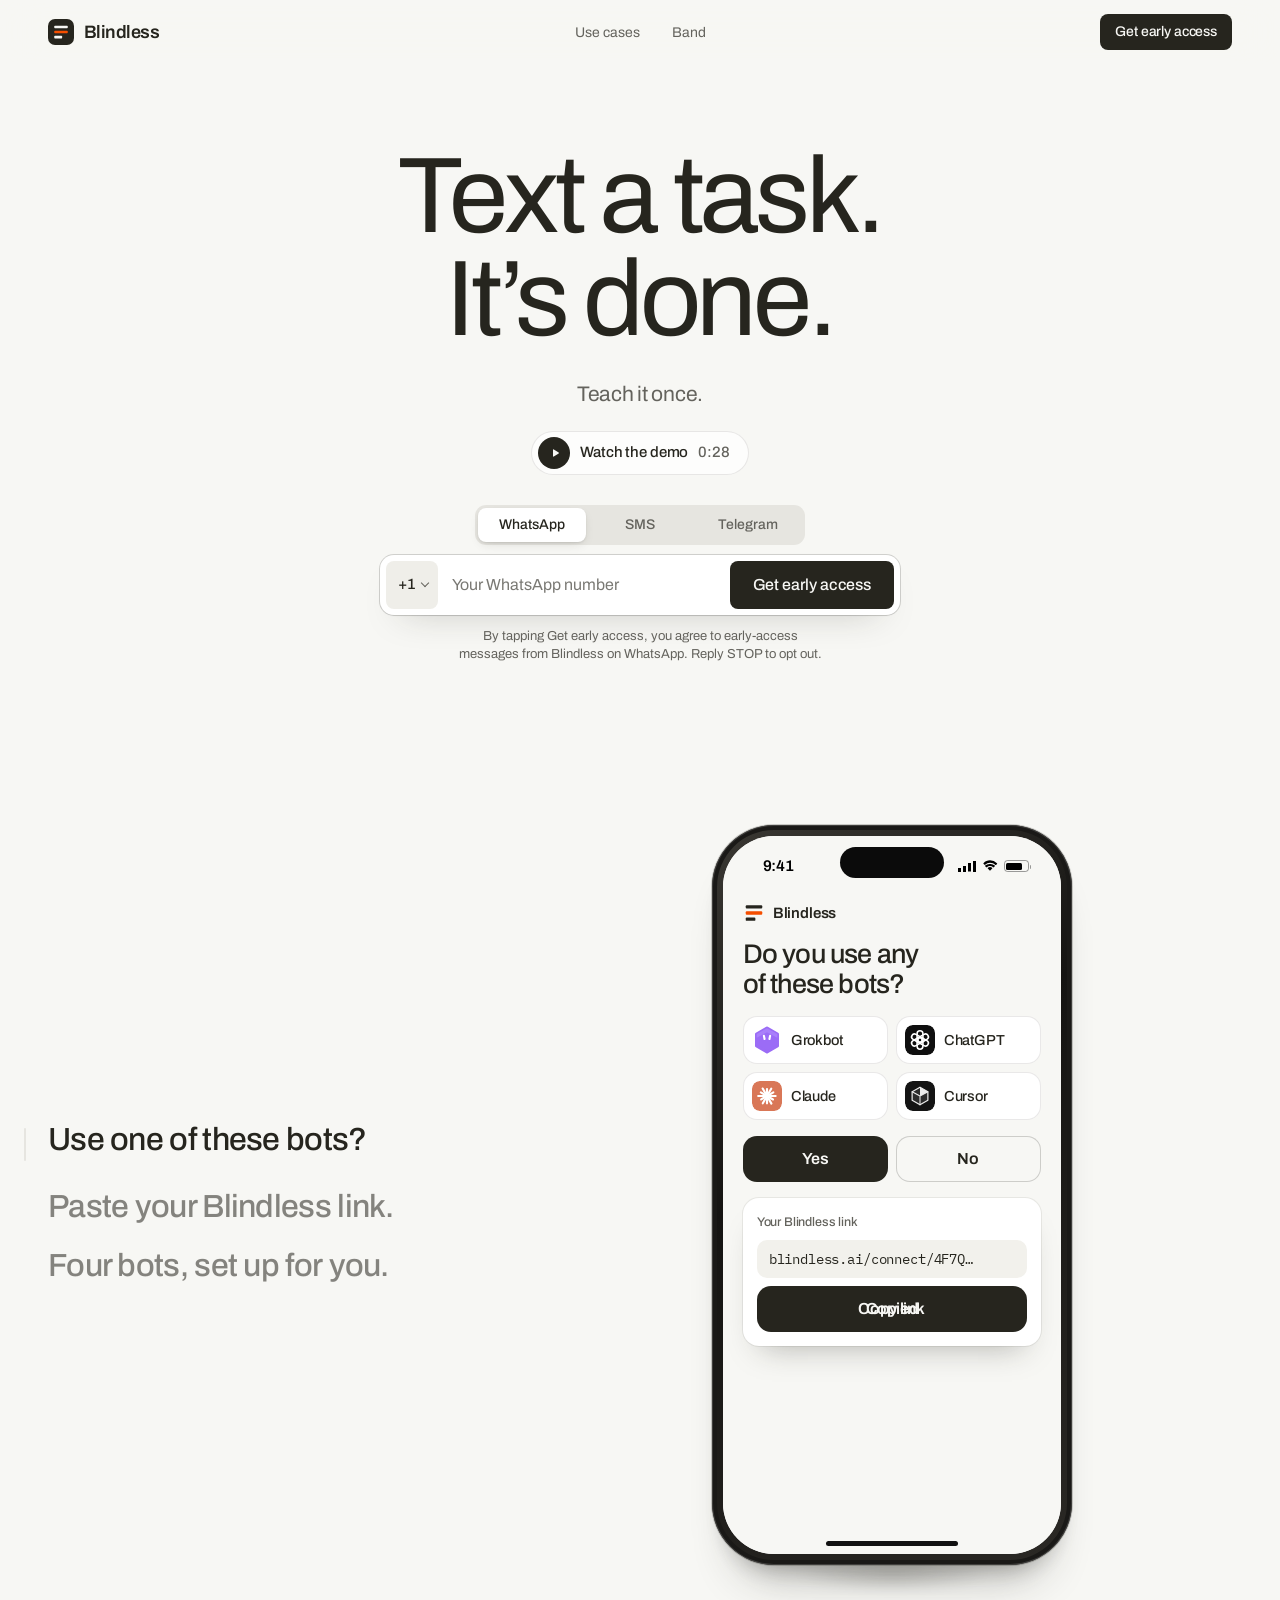
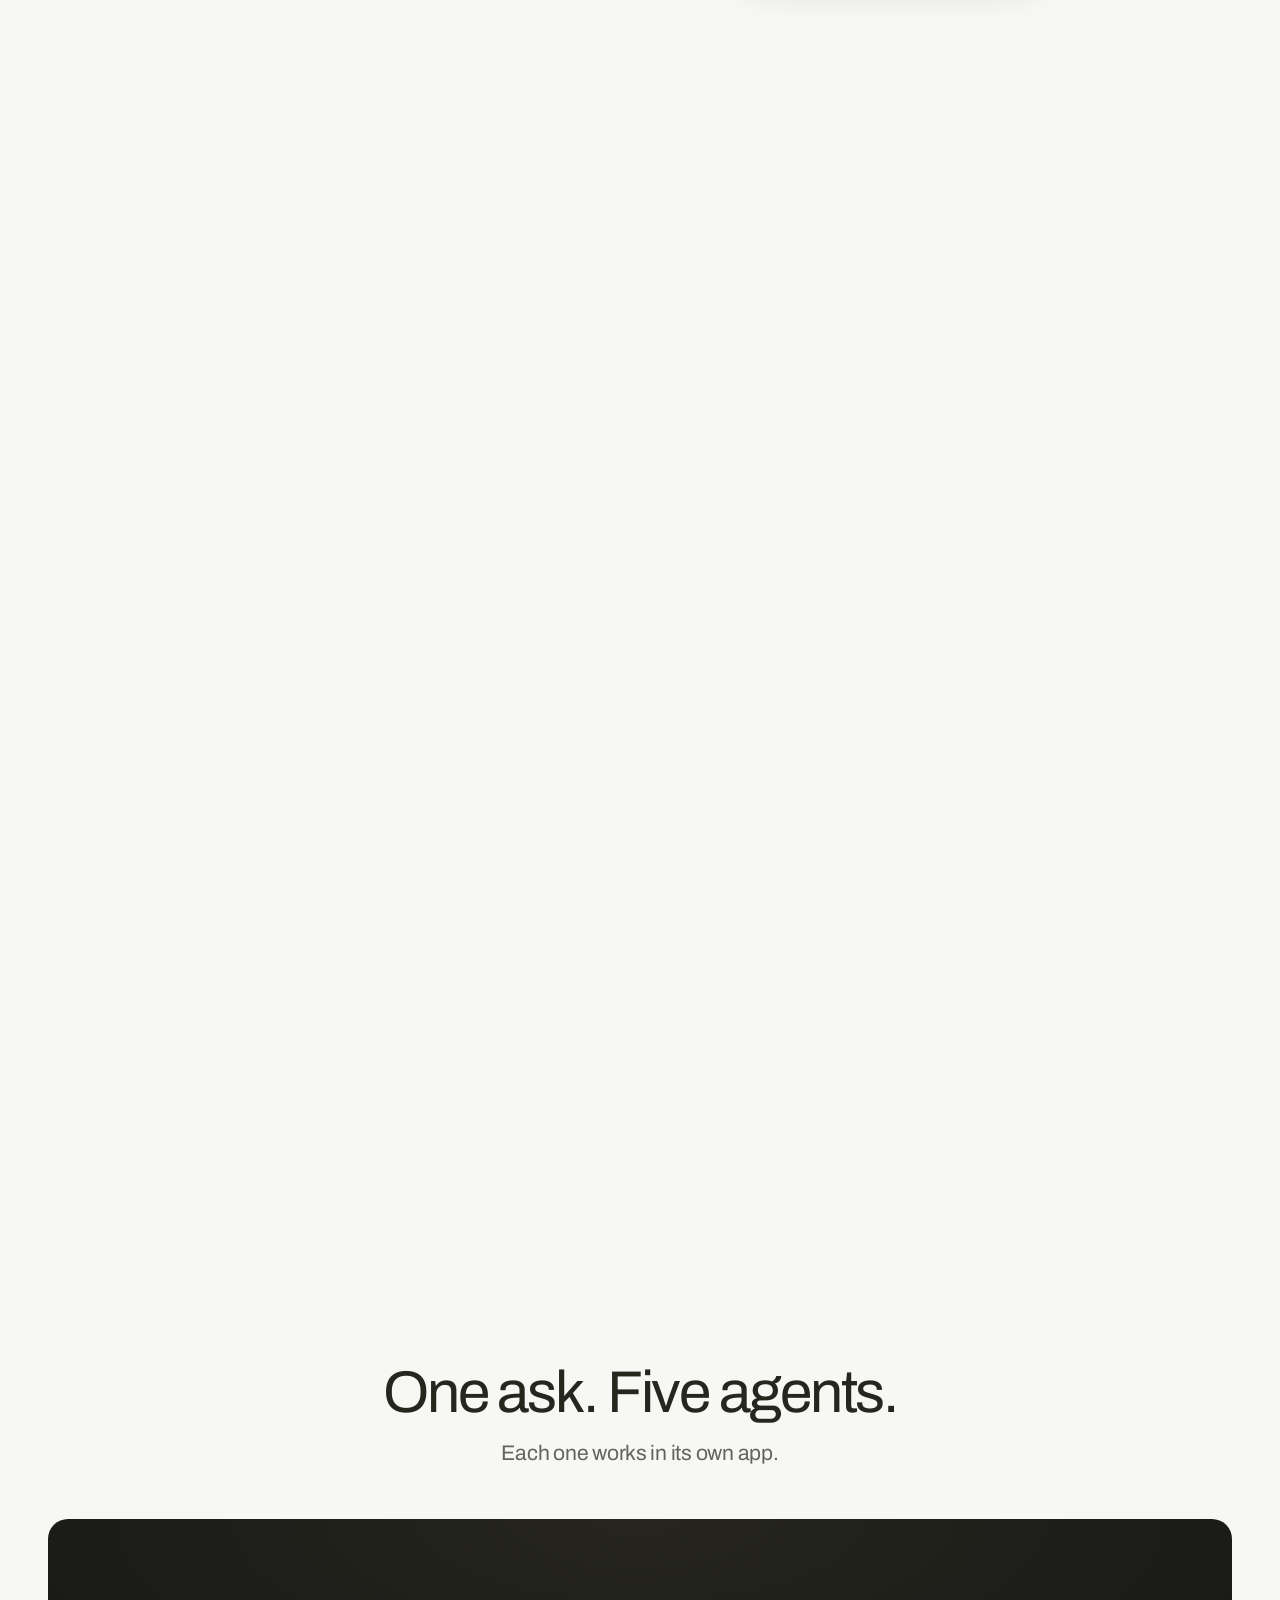
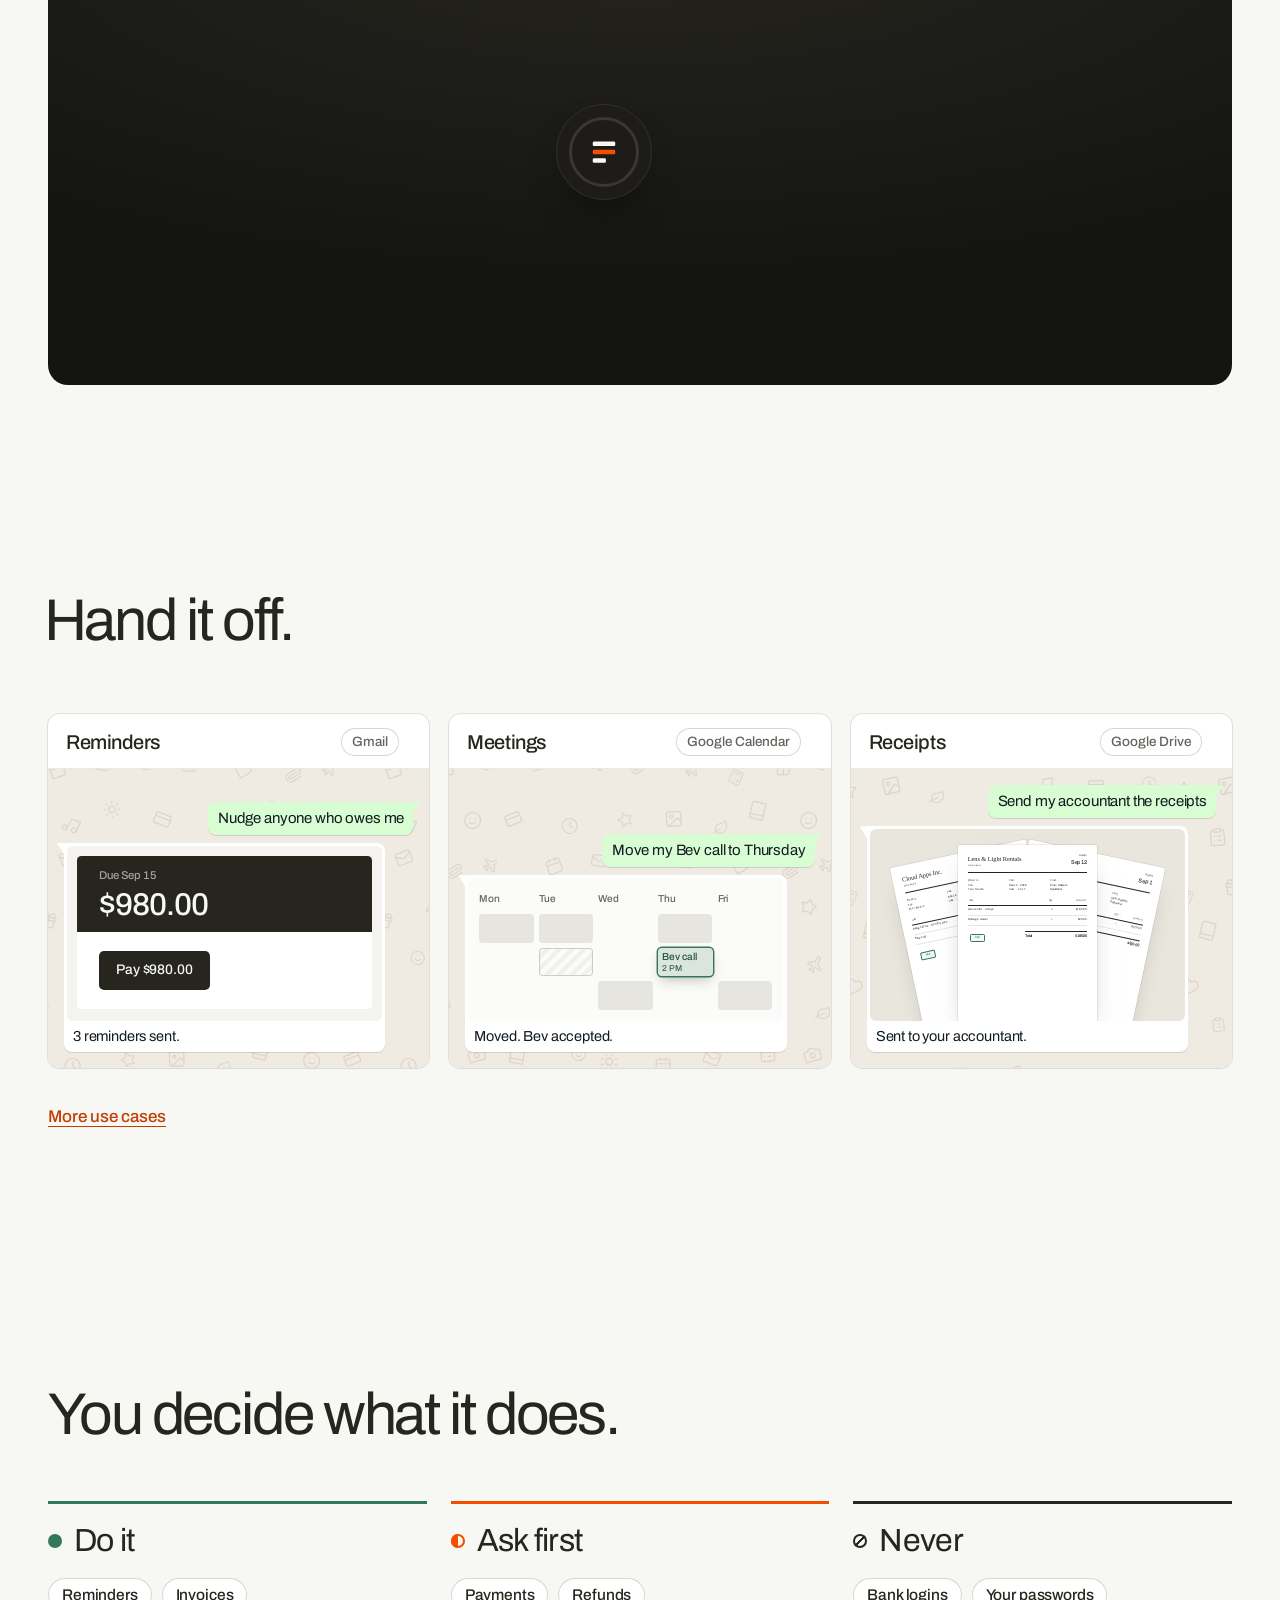
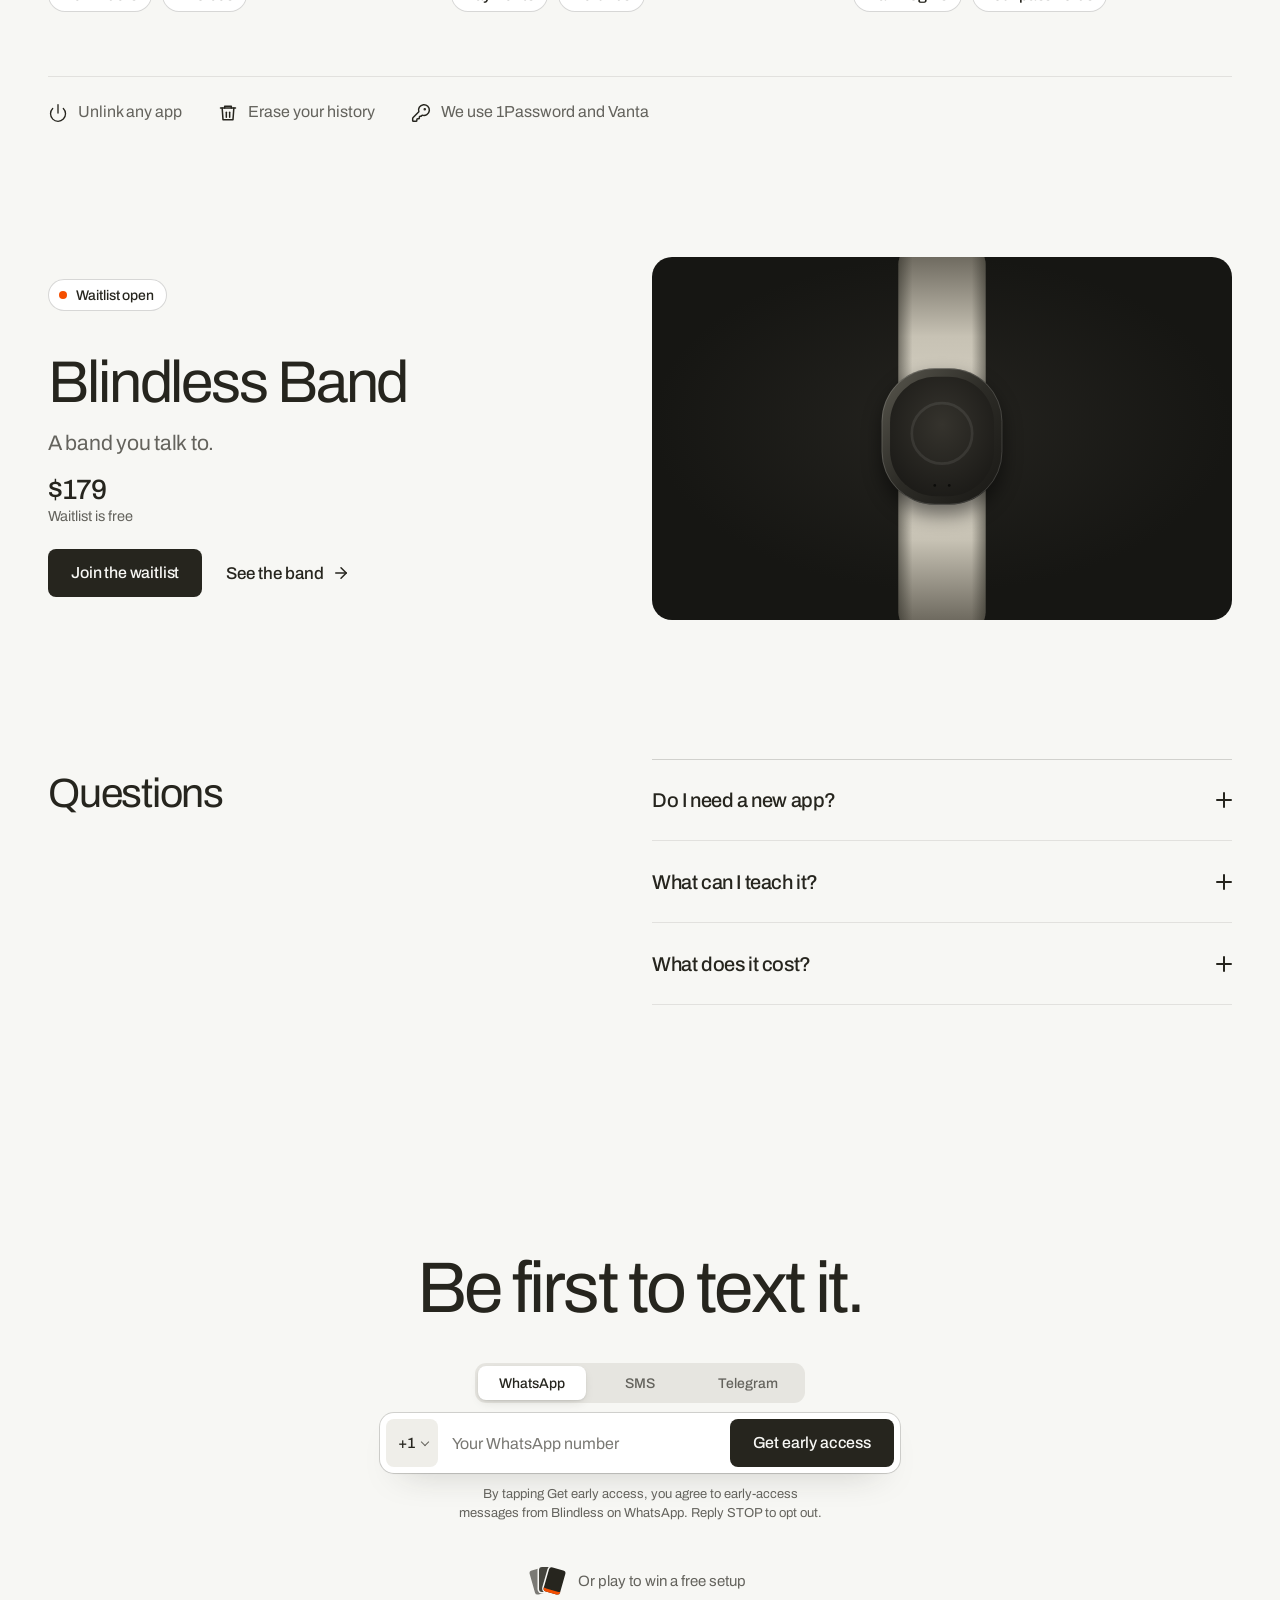
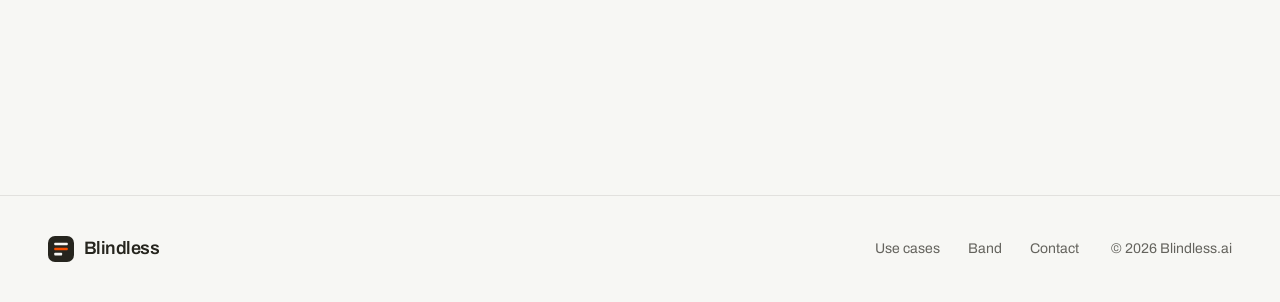
==== commit b68a08df: "Add a Watch-the-demo video to the Blindless home page A button under the headline opens a 28-second " ====
--- a/index.html
+++ b/index.html
@@ -138,6 +138,8 @@
     <symbol id="i-app-sms" viewBox="0 0 32 32"><rect width="32" height="32" rx="8" fill="#34c759"/><path d="M16 8c-5.2 0-9.4 3.4-9.4 7.6 0 2.4 1.4 4.6 3.6 6-.2 1.3-.9 2.6-1.8 3.4 1.9-.1 3.6-.8 4.8-1.8.9.2 1.8.3 2.8.3 5.2 0 9.4-3.4 9.4-7.6S21.2 8 16 8z" fill="#fff"/></symbol>
     <symbol id="i-bot-subs" viewBox="0 0 32 32"><rect x="3.4" y="4.2" width="25.2" height="23.6" rx="10.5" fill="#f5a524"/><path d="M12.6 12.2l.6 3.1M19.4 12.2l-.6 3.1" stroke="#fff" stroke-width="2.3" stroke-linecap="round"/><path d="M11.8 20.2c2.4 1.9 6 1.9 8.4 0" fill="none" stroke="#fff" stroke-width="2" stroke-linecap="round"/></symbol>
     <symbol id="i-search" viewBox="0 0 24 24"><g fill="none" stroke="currentColor" stroke-width="2" stroke-linecap="round"><circle cx="11" cy="11" r="6.5"/><path d="m16 16 4.5 4.5"/></g></symbol>
+    <symbol id="i-play" viewBox="0 0 24 24"><path d="M8 5.7v12.6c0 .8.9 1.3 1.6.8l9.8-6.3c.6-.4.6-1.3 0-1.7L9.6 4.9C8.9 4.4 8 4.9 8 5.7z" fill="currentColor"/></symbol>
+    <symbol id="i-pause" viewBox="0 0 24 24"><g fill="currentColor"><rect x="6.5" y="5" width="4" height="14" rx="1.2"/><rect x="13.5" y="5" width="4" height="14" rx="1.2"/></g></symbol>
     <symbol id="i-arrow-up" viewBox="0 0 24 24"><g fill="none" stroke="currentColor" stroke-width="2.4" stroke-linecap="round" stroke-linejoin="round"><path d="M12 19V5"/><path d="m5.5 11.5 6.5-6.5 6.5 6.5"/></g></symbol>
   </svg>
 
@@ -164,6 +166,10 @@
           <span class="line"><span>It’s&nbsp;done.</span></span>
         </h1>
         <p class="lead hero__lead">Teach it once.</p>
+        <button class="hero__demo" type="button" data-demo-open aria-haspopup="dialog">
+          <span class="hero__demo-play" aria-hidden="true"><svg class="ico"><use href="#i-play"/></svg></span>
+          Watch the demo<span class="hero__demo-len" aria-hidden="true">0:28</span><span class="sr-only">, 28 seconds</span>
+        </button>
         <form class="join join--center" data-join data-source="hero" novalidate>
           <fieldset class="chan">
             <legend class="sr-only">Reach me on</legend>
@@ -651,5 +657,21 @@
       <a class="btn btn--light btn--sm dv__cta" href="#join" data-dv-cta>Get early access</a>
     </div>
   </dialog>
+
+  <!-- Demo: the story phone's setup flow, playing on its own (tools/record-demo.mjs) -->
+  <dialog class="demo" data-demo aria-label="Blindless demo" aria-describedby="demo-desc">
+    <div class="demo__box">
+      <video class="demo__video" data-demo-video width="440" height="832" muted playsinline loop preload="none" poster="assets/demo/grokbot-setup.webp">
+        <source src="assets/demo/grokbot-setup.mp4" type="video/mp4">
+        <source src="assets/demo/grokbot-setup.webm" type="video/webm">
+      </video>
+      <p class="sr-only" id="demo-desc">A 28-second video with no sound. Blindless asks if you use a bot such as Grokbot, ChatGPT, Claude or Cursor. You say yes and copy your Blindless link. You paste it into Grokbot and name your business, and it sets up four bots: email, calendar, SMS and subscriptions. About 3 hours of setup, saved.</p>
+      <div class="demo__bar">
+        <button class="demo__btn" type="button" data-demo-toggle aria-label="Pause demo"><svg class="ico demo__pause" aria-hidden="true"><use href="#i-pause"/></svg><svg class="ico demo__play" aria-hidden="true"><use href="#i-play"/></svg></button>
+        <span class="demo__track" aria-hidden="true"><i data-demo-progress></i></span>
+        <button class="demo__btn" type="button" data-demo-close aria-label="Close demo"><svg class="ico" aria-hidden="true"><use href="#i-x"/></svg></button>
+      </div>
+    </div>
+  </dialog>
 </body>
 </html>
--- a/assets/styles.css
+++ b/assets/styles.css
@@ -4186,3 +4186,123 @@
 /* The clock and battery stay on top of the Blindless screen too. */
 .phone[data-channel="Grokbot"] .status { z-index: 6; background: transparent; }
 .phone[data-channel="Grokbot"] .gb-head { margin-top: -52px; padding-top: 52px; height: 106px; }
+
+/* ---------- Demo video: the hero's "Watch the demo" and its player ---------- */
+
+.hero__demo {
+  display: inline-flex;
+  align-items: center;
+  gap: 10px;
+  height: 44px;
+  margin-top: 22px;
+  padding: 0 18px 0 6px;
+  border: 1px solid var(--line);
+  border-radius: 999px;
+  background: rgba(255, 255, 255, 0.72);
+  color: var(--ink);
+  font-size: 15px;
+  font-weight: 500;
+  letter-spacing: -0.01em;
+  line-height: 1;
+  cursor: pointer;
+  animation: rise 1200ms var(--ease-out) 470ms both;
+  transition: background-color 240ms var(--ease), border-color 240ms var(--ease), transform 240ms var(--ease);
+}
+.hero__demo:active { transform: scale(0.97); }
+.hero__demo-play {
+  display: grid;
+  place-items: center;
+  width: 32px;
+  height: 32px;
+  border-radius: 50%;
+  background: var(--ink);
+  color: var(--paper);
+  transition: transform 320ms var(--ease-pop);
+}
+.hero__demo-play .ico { width: 12px; height: 12px; margin-left: 2px; }
+.hero__demo-len { color: var(--stone-text); font-variant-numeric: tabular-nums; }
+@media (hover: hover) {
+  .hero__demo:hover { background: #ffffff; border-color: rgba(38, 37, 30, 0.2); }
+  .hero__demo:hover .hero__demo-play { transform: scale(1.08); }
+}
+.hero__demo + .join { margin-top: 30px; }
+@media (min-width: 1024px) and (max-height: 820px) {
+  .hero__demo { margin-top: 16px; }
+  .hero__demo + .join { margin-top: 24px; }
+}
+@media (max-height: 500px) and (orientation: landscape) {
+  .hero__demo { height: 40px; margin-top: 12px; }
+  .hero__demo + .join { margin-top: 16px; }
+}
+
+.demo {
+  width: 100%;
+  max-width: none;
+  height: 100%;
+  max-height: none;
+  margin: 0;
+  padding: max(16px, env(safe-area-inset-top, 0px)) 16px max(16px, env(safe-area-inset-bottom, 0px));
+  border: 0;
+  background: transparent;
+  overflow: hidden;
+  overscroll-behavior: contain;
+}
+.demo[open] { display: grid; place-items: center; }
+.demo::backdrop {
+  background: rgba(20, 20, 18, 0.74);
+  -webkit-backdrop-filter: blur(8px);
+  backdrop-filter: blur(8px);
+  opacity: 0;
+  transition: opacity 360ms var(--ease);
+}
+.demo.is-open::backdrop { opacity: 1; }
+/* The video keeps its shape: as wide as the screen allows, as tall as leaves room for its bar. */
+.demo__box {
+  --room: calc(96px + env(safe-area-inset-top, 0px) + env(safe-area-inset-bottom, 0px));
+  display: grid;
+  gap: 14px;
+  width: min(440px, calc(100vw - 32px), calc((100vh - var(--room)) * 440 / 832));
+  opacity: 0;
+  transform: translate3d(0, 24px, 0) scale(0.97);
+  transition: opacity 420ms var(--ease), transform 650ms var(--ease-out);
+}
+@supports (height: 100svh) {
+  .demo__box { width: min(440px, calc(100vw - 32px), calc((100svh - var(--room)) * 440 / 832)); }
+}
+.demo.is-open .demo__box { opacity: 1; transform: none; }
+.demo.is-closing .demo__box { opacity: 0; transform: translate3d(0, 12px, 0) scale(0.98); transition: opacity 200ms var(--ease-in), transform 240ms var(--ease-in); }
+.demo__video {
+  display: block;
+  width: 100%;
+  height: auto;
+  aspect-ratio: 440 / 832;
+  border-radius: 28px;
+  background: var(--paper);
+  box-shadow: 0 40px 90px -24px rgba(0, 0, 0, 0.55);
+  cursor: pointer;
+}
+.demo__bar { display: flex; align-items: center; gap: 12px; }
+.demo__btn {
+  display: grid;
+  flex: none;
+  place-items: center;
+  width: 44px;
+  height: 44px;
+  border: 0;
+  border-radius: 50%;
+  background: rgba(247, 247, 244, 0.14);
+  color: var(--paper);
+  cursor: pointer;
+  transition: background-color 200ms var(--ease), transform 200ms var(--ease);
+}
+.demo__btn:active { transform: scale(0.94); }
+@media (hover: hover) { .demo__btn:hover { background: rgba(247, 247, 244, 0.26); } }
+.demo__btn .ico { width: 18px; height: 18px; }
+.demo__play,
+.demo__btn.is-paused .demo__pause { display: none; }
+.demo__btn.is-paused .demo__play { display: block; margin-left: 2px; }
+.demo__track { flex: 1; height: 4px; overflow: hidden; border-radius: 2px; background: rgba(247, 247, 244, 0.22); }
+.demo__track > i { display: block; height: 100%; background: var(--paper); transform: scaleX(var(--t, 0)); transform-origin: 0 50%; }
+@media (prefers-reduced-motion: reduce) {
+  .hero__demo { animation: none; }
+}
